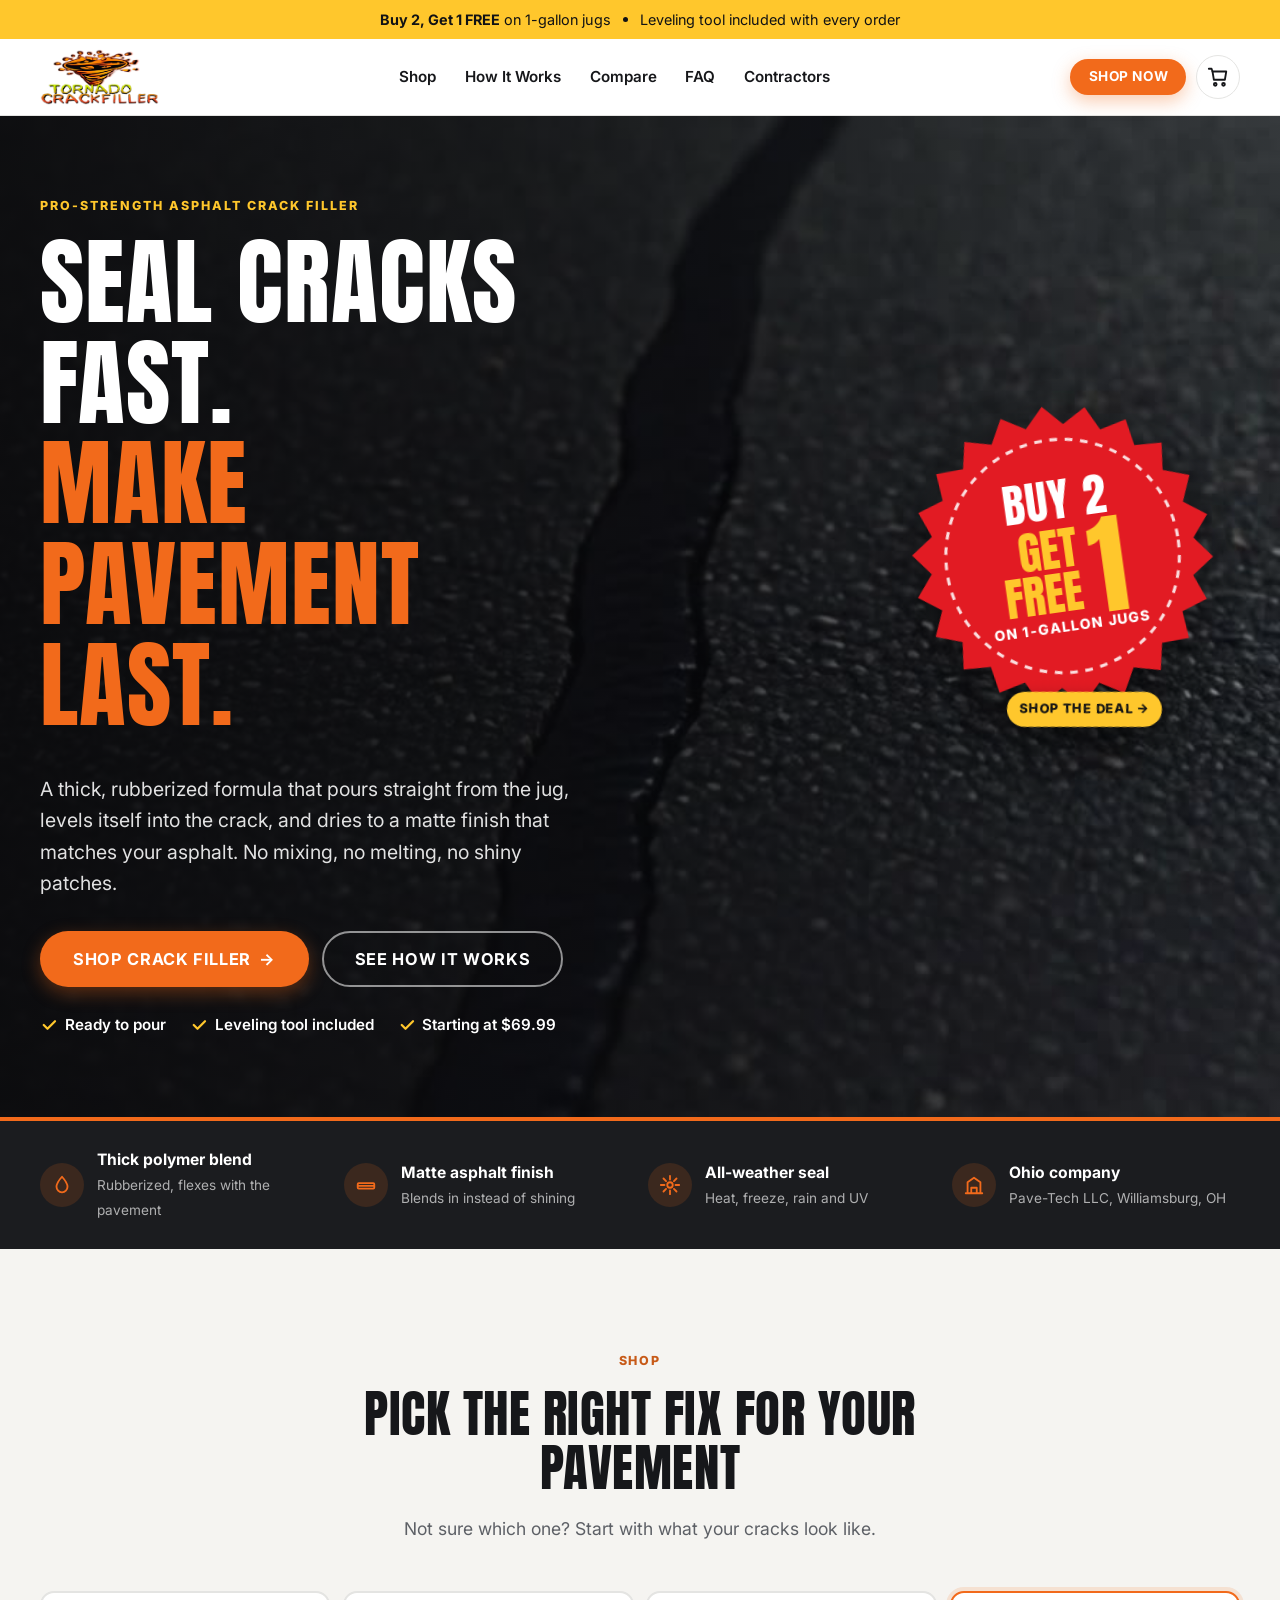
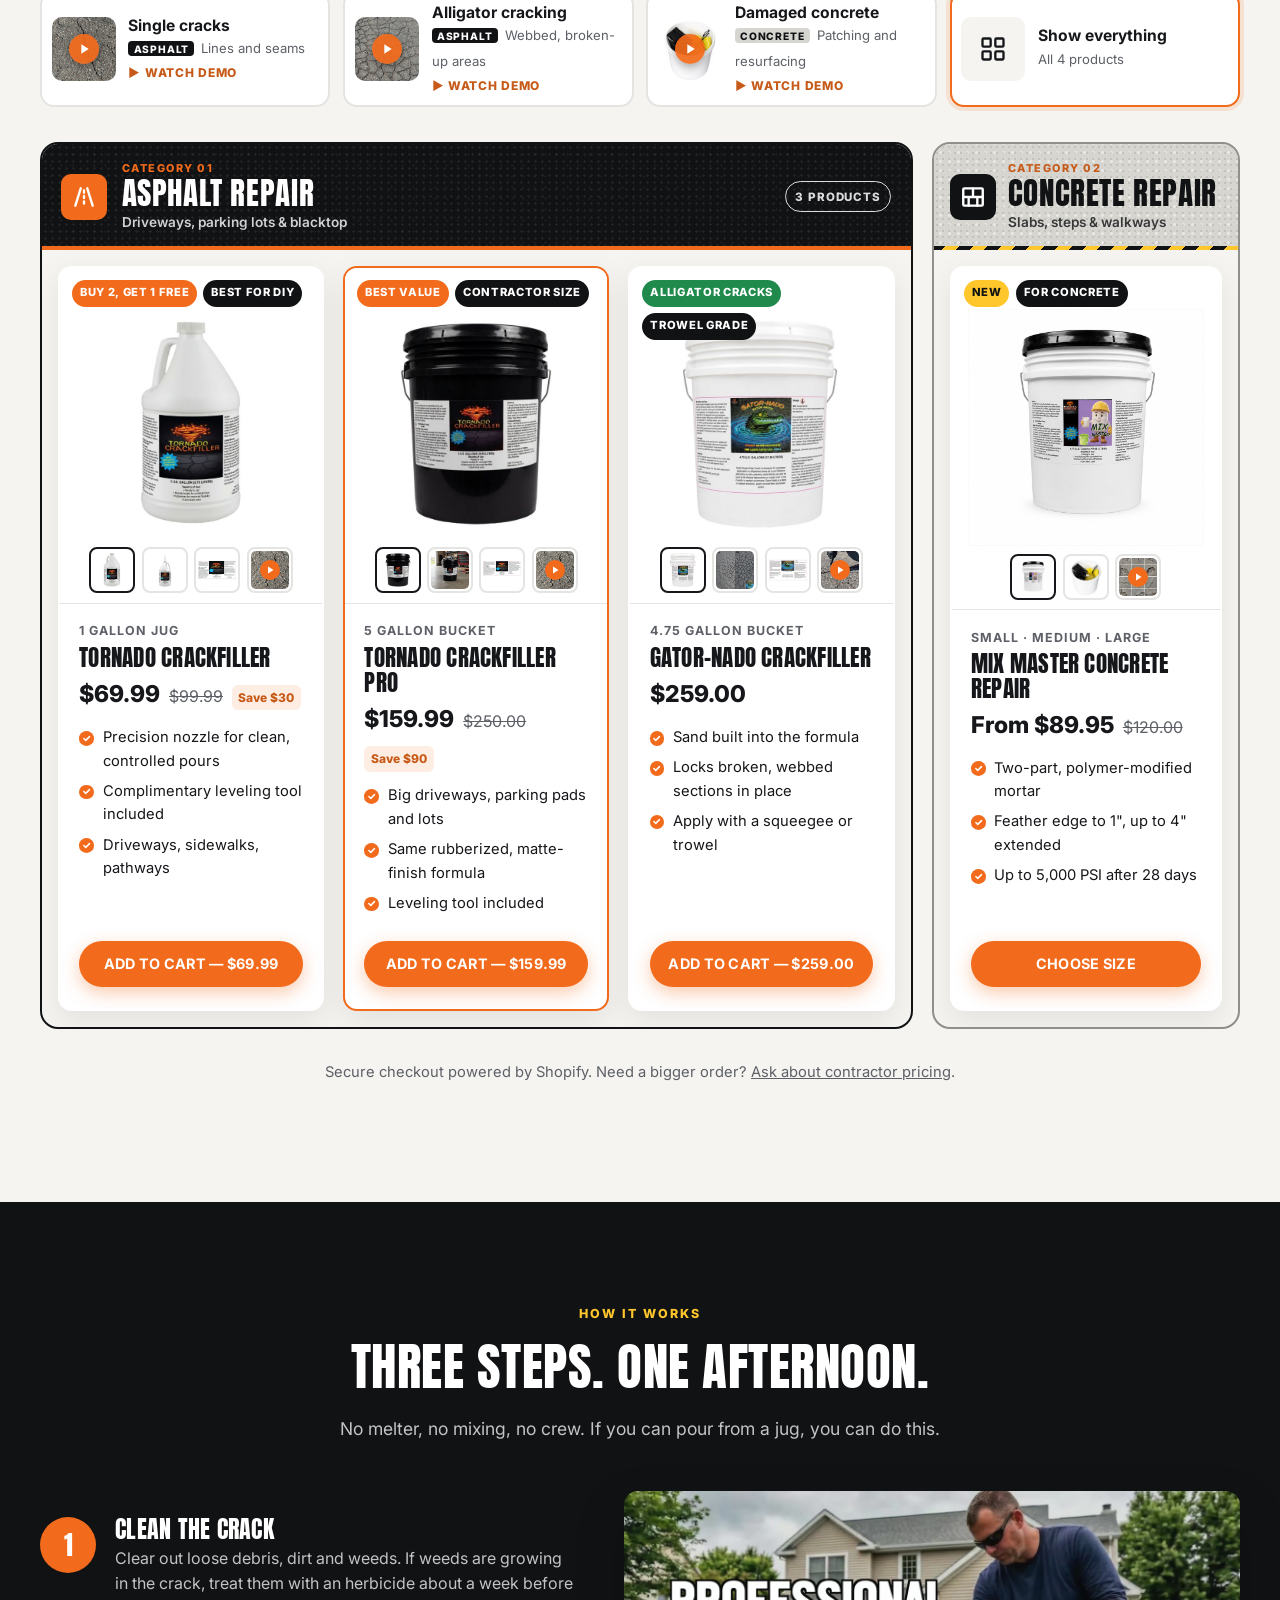
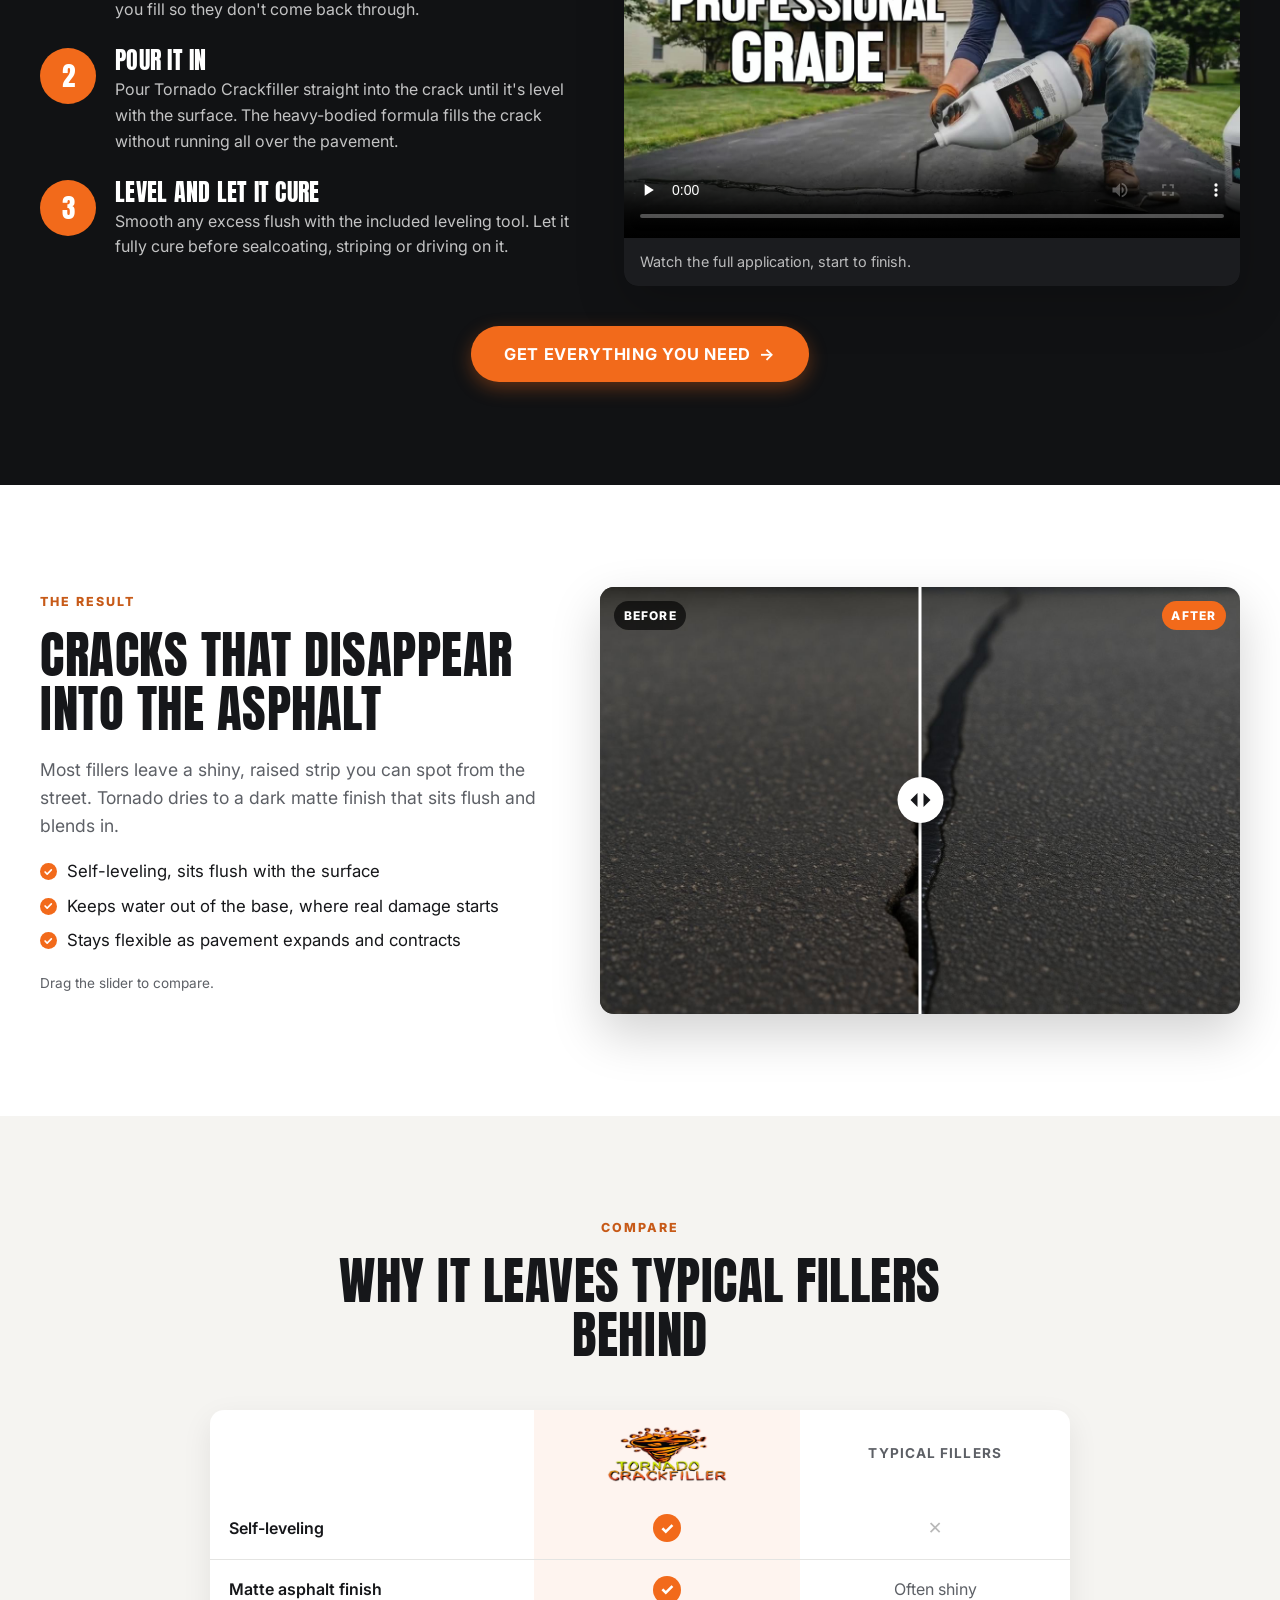
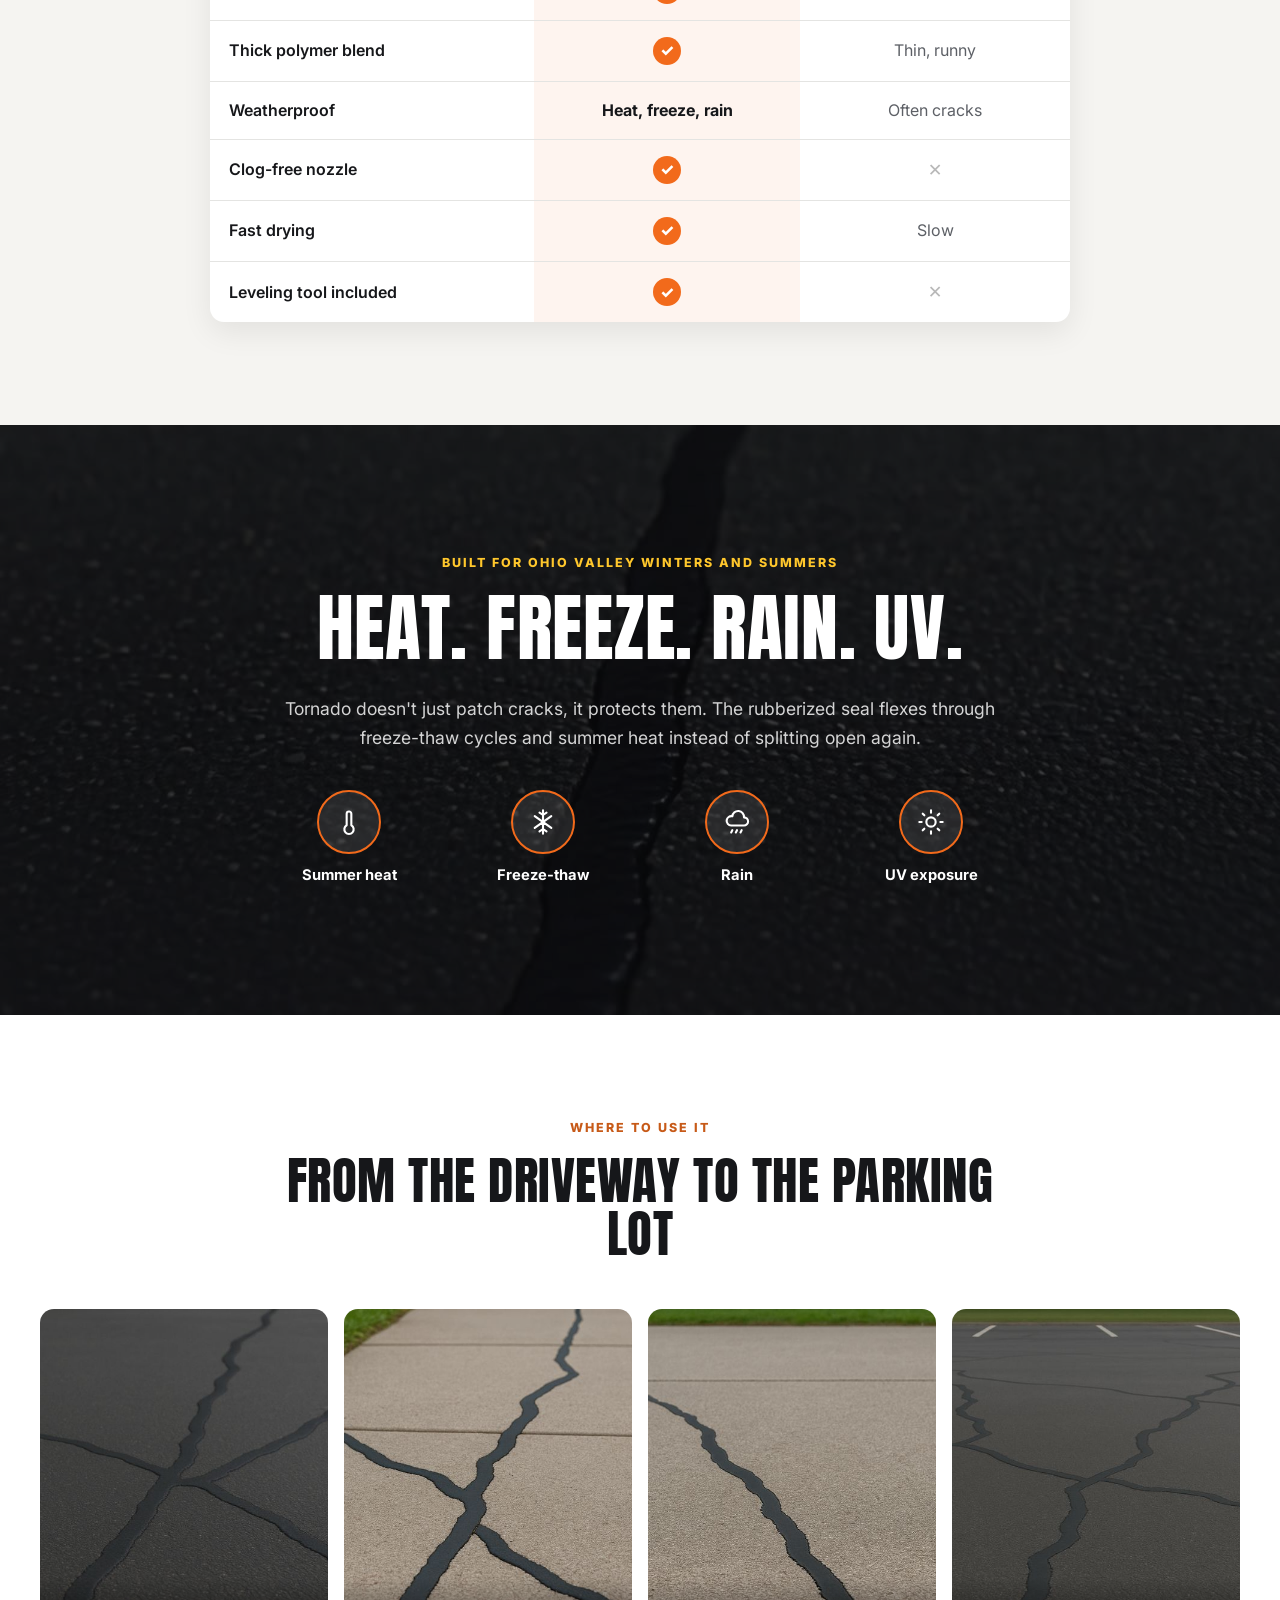
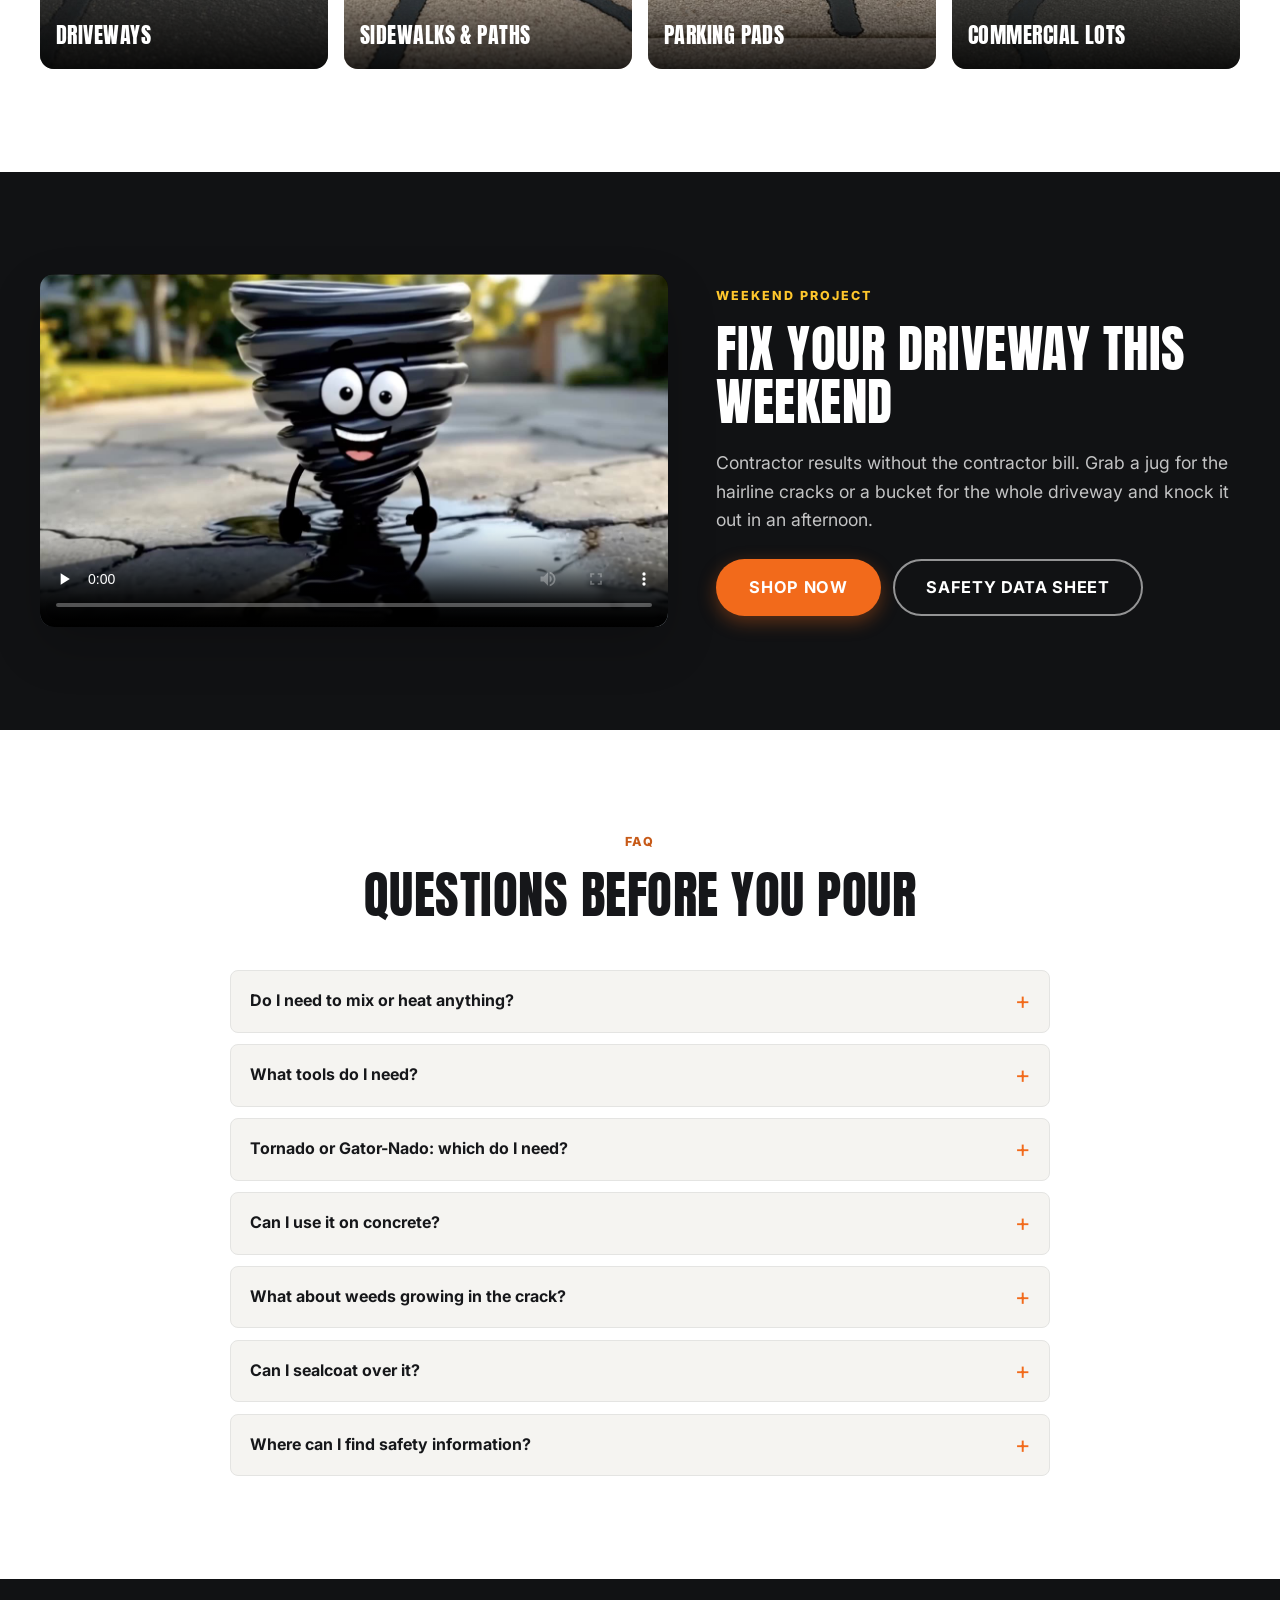
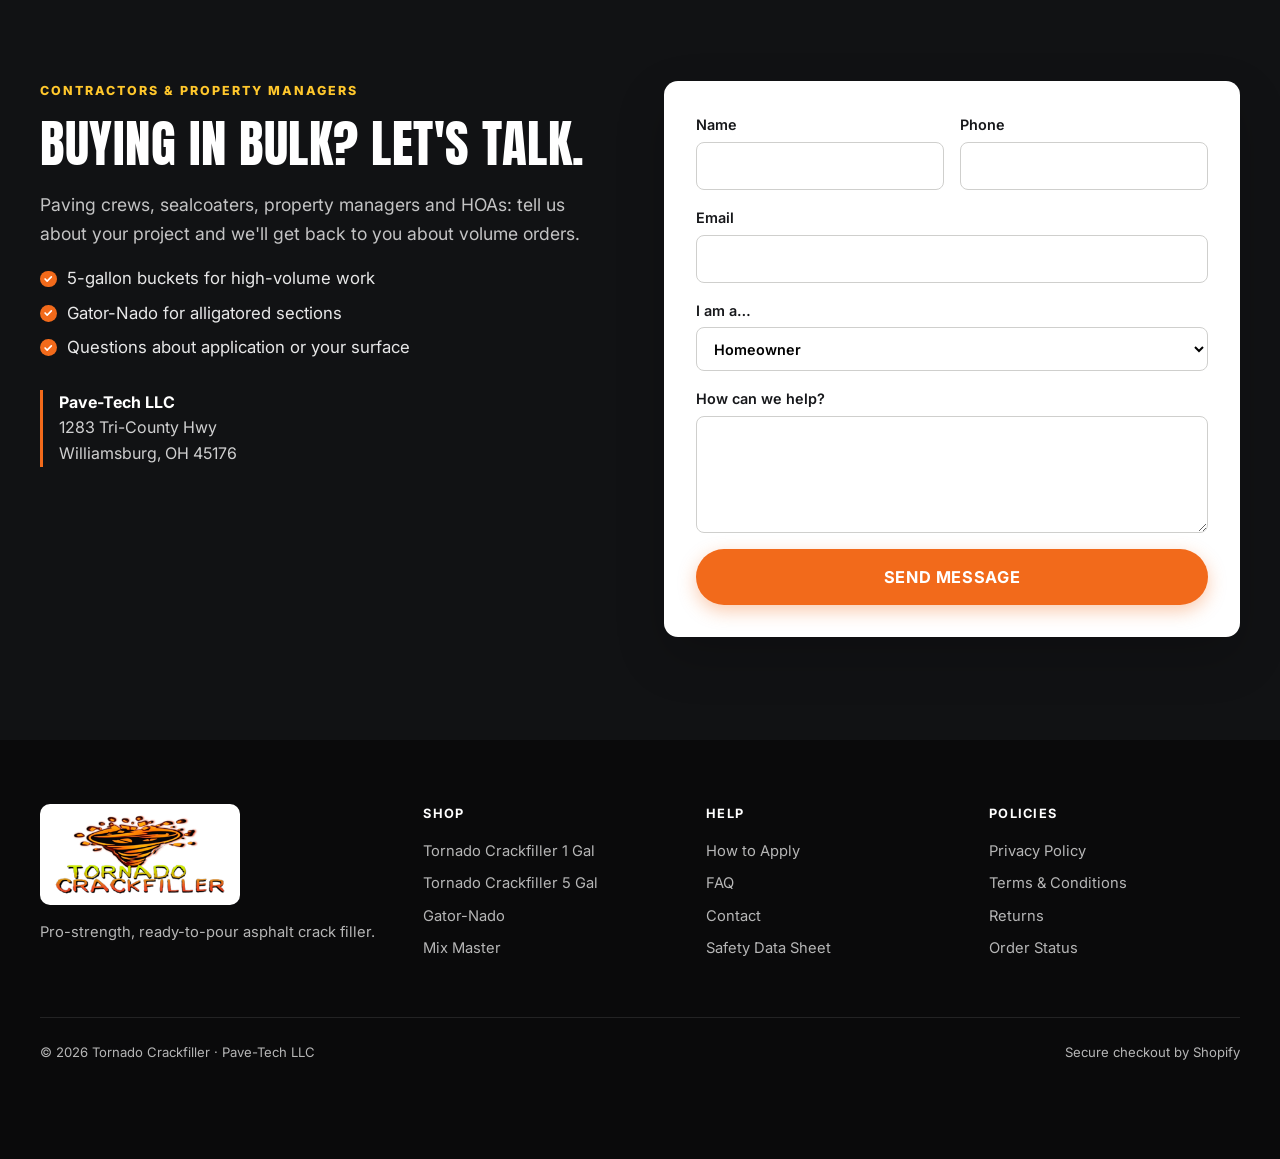
==== index.html @ 8f3fc88a "Add files via upload" ====
<!DOCTYPE html>
<html lang="en">
<head>
<meta charset="UTF-8">
<meta name="viewport" content="width=device-width, initial-scale=1">
<title>Tornado Crackfiller | Pro-Strength Asphalt Crack Filler — Ready to Pour</title>
<meta name="description" content="Tornado Crackfiller is a ready-to-use, rubberized asphalt crack sealant with a matte, asphalt-matching finish. Pour, level, done. 1-gallon jugs and 5-gallon contractor buckets.">
<link rel="canonical" href="https://tornadocrackfiller.com/">
<meta property="og:type" content="website">
<meta property="og:title" content="Tornado Crackfiller — Seal Cracks Fast. Make Pavement Last.">
<meta property="og:description" content="Pro-strength, ready-to-pour asphalt crack filler. Leveling tool included.">
<meta property="og:image" content="https://tornadocrackfiller.com/assets/hero.jpg">
<meta name="theme-color" content="#111214">
<link rel="icon" href="assets/logo.png">
<link rel="preconnect" href="https://fonts.googleapis.com">
<link rel="preconnect" href="https://fonts.gstatic.com" crossorigin>
<link href="https://fonts.googleapis.com/css2?family=Anton&family=Inter:wght@400;500;600;700;800&display=swap" rel="stylesheet">
<link rel="stylesheet" href="style.css">

<!-- Shopify Storefront Web Components: live product data, cart and checkout from the existing Shopify store -->
<script type="module" src="https://cdn.shopify.com/storefront/web-components.js"></script>

<script type="application/ld+json">
{
  "@context": "https://schema.org",
  "@type": "Organization",
  "name": "Tornado Crackfiller",
  "url": "https://tornadocrackfiller.com/",
  "logo": "https://tornadocrackfiller.com/assets/logo.png",
  "parentOrganization": { "@type": "Organization", "name": "Pave-Tech LLC" },
  "address": { "@type": "PostalAddress", "streetAddress": "1283 Tri-County Hwy", "addressLocality": "Williamsburg", "addressRegion": "OH", "postalCode": "45176", "addressCountry": "US" }
}
</script>
<script type="application/ld+json">
[
  {"@context":"https://schema.org","@type":"Product","name":"Tornado Crackfiller – Pavement Crack Sealant (1 Gallon)","image":"https://tornadocrackfiller.com/assets/product-1gal.jpg","brand":{"@type":"Brand","name":"Tornado Crackfiller"},"description":"Ready-to-use, rubberized asphalt crack sealant with a matte, asphalt-matching finish. Includes a leveling tool.","offers":{"@type":"Offer","price":"69.99","priceCurrency":"USD","availability":"https://schema.org/InStock","url":"https://tornadocrackfiller.com/#shop"}},
  {"@context":"https://schema.org","@type":"Product","name":"Tornado Crackfiller – Professional Pavement Crack Sealant (5 Gallon Bucket)","image":"https://tornadocrackfiller.com/assets/product-5gal.jpg","brand":{"@type":"Brand","name":"Tornado Crackfiller"},"offers":{"@type":"Offer","price":"159.99","priceCurrency":"USD","availability":"https://schema.org/InStock","url":"https://tornadocrackfiller.com/#shop"}},
  {"@context":"https://schema.org","@type":"Product","name":"Gator-Nado Crackfiller – Professional Pavement Crack Sealant (4.75 Gallon Bucket)","image":"https://tornadocrackfiller.com/assets/product-gatornado.jpg","brand":{"@type":"Brand","name":"Tornado Crackfiller"},"offers":{"@type":"Offer","price":"259.00","priceCurrency":"USD","availability":"https://schema.org/InStock","url":"https://tornadocrackfiller.com/#shop"}},
  {"@context":"https://schema.org","@type":"Product","name":"Mix Master – Concrete Repair Mortar","image":"https://tornadocrackfiller.com/assets/product-mixmaster.jpg","brand":{"@type":"Brand","name":"Tornado Crackfiller"},"offers":{"@type":"AggregateOffer","lowPrice":"89.95","highPrice":"199.95","priceCurrency":"USD","availability":"https://schema.org/InStock"}}
]
</script>
</head>
<body>

<!-- Store connection (live Shopify store) -->
<shopify-store id="store" store-domain="https://tornadocrackfiller.myshopify.com" country="US" language="en"></shopify-store>
<shopify-cart id="cart"></shopify-cart>

<!-- PROMO BAR -->
<div class="promo-bar">
  <span><strong>Buy 2, Get 1 FREE</strong> on 1-gallon jugs</span>
  <span class="dot" aria-hidden="true"></span>
  <span class="hide-sm">Leveling tool included with every order</span>
</div>

<!-- HEADER -->
<header class="site-header" id="top">
  <div class="container header-inner">
    <a href="#top" class="logo" aria-label="Tornado Crackfiller home">
      <img src="assets/logo-trim.png" alt="Tornado Crackfiller" width="278" height="131">
    </a>
    <nav class="main-nav" aria-label="Main">
      <a href="#shop">Shop</a>
      <a href="#how-it-works">How It Works</a>
      <a href="#compare">Compare</a>
      <a href="#faq">FAQ</a>
      <a href="#contractors">Contractors</a>
    </nav>
    <div class="header-actions">
      <a href="#shop" class="btn btn-primary btn-sm hide-sm">Shop Now</a>
      <button class="cart-btn" type="button" aria-label="Open cart" onclick="openCart()">
        <svg viewBox="0 0 24 24" width="22" height="22" fill="none" stroke="currentColor" stroke-width="2" stroke-linecap="round" stroke-linejoin="round" aria-hidden="true"><path d="M6 6h15l-1.5 9h-12z"/><path d="M6 6 5 3H2"/><circle cx="9" cy="20" r="1.5"/><circle cx="18" cy="20" r="1.5"/></svg>
      </button>
      <button class="menu-btn" type="button" aria-label="Open menu" aria-expanded="false" aria-controls="mobile-nav">
        <span></span><span></span><span></span>
      </button>
    </div>
  </div>
  <nav class="mobile-nav" id="mobile-nav" aria-label="Mobile">
    <a href="#shop">Shop</a>
    <a href="#how-it-works">How It Works</a>
    <a href="#compare">Compare</a>
    <a href="#faq">FAQ</a>
    <a href="#contractors">Contractors &amp; Contact</a>
  </nav>
</header>

<main>

<!-- HERO -->
<section class="hero">
  <video class="hero-video" autoplay muted loop playsinline preload="metadata" poster="assets/hero.jpg" aria-hidden="true">
    <source src="assets/hero.mp4" type="video/mp4">
  </video>
  <div class="hero-shade"></div>
  <div class="container hero-content">
    <p class="eyebrow">Pro-strength asphalt crack filler</p>
    <h1>Seal cracks fast.<br><span class="accent">Make pavement last.</span></h1>
    <p class="hero-sub">A thick, rubberized formula that pours straight from the jug, levels itself into the crack, and dries to a matte finish that matches your asphalt. No mixing, no melting, no shiny patches.</p>
    <div class="hero-ctas">
      <a href="#shop" class="btn btn-primary btn-lg">Shop Crack Filler <span aria-hidden="true">→</span></a>
      <a href="#how-it-works" class="btn btn-ghost btn-lg">See How It Works</a>
    </div>
    <ul class="hero-proof">
      <li><svg viewBox="0 0 24 24" aria-hidden="true"><path d="M5 12l5 5L20 7"/></svg>Ready to pour</li>
      <li><svg viewBox="0 0 24 24" aria-hidden="true"><path d="M5 12l5 5L20 7"/></svg>Leveling tool included</li>
      <li><svg viewBox="0 0 24 24" aria-hidden="true"><path d="M5 12l5 5L20 7"/></svg>Starting at $69.99</li>
    </ul>
    <a href="#shop" class="hero-deal" aria-label="Buy 2, get 1 free on 1-gallon jugs. Shop the deal.">
      <svg class="deal-burst" viewBox="0 0 200 200" aria-hidden="true"><polygon points="100.0,2.0 112.2,14.9 127.6,6.0 135.7,21.8 153.0,17.6 156.3,35.0 174.1,35.8 172.3,53.5 189.1,59.3 182.5,75.8 197.0,86.1 186.0,100.0 197.0,113.9 182.5,124.2 189.1,140.7 172.3,146.5 174.1,164.2 156.3,165.0 153.0,182.4 135.7,178.2 127.6,194.0 112.2,185.1 100.0,198.0 87.8,185.1 72.4,194.0 64.3,178.2 47.0,182.4 43.7,165.0 25.9,164.2 27.7,146.5 10.9,140.7 17.5,124.2 3.0,113.9 14.0,100.0 3.0,86.1 17.5,75.8 10.9,59.3 27.7,53.5 25.9,35.8 43.7,35.0 47.0,17.6 64.3,21.8 72.4,6.0 87.8,14.9"/><circle cx="100" cy="100" r="76"/></svg>
      <span class="deal-text" aria-hidden="true">
        <span class="deal-buy">Buy 2</span>
        <span class="deal-get"><span class="deal-stack"><span>Get</span><span>Free</span></span><span class="deal-one">1</span></span>
        <span class="deal-on">on 1-gallon jugs</span>
      </span>
      <span class="deal-cta" aria-hidden="true">Shop the deal →</span>
    </a>
  </div>
</section>

<!-- TRUST STRIP -->
<section class="trust-strip" aria-label="Product highlights">
  <div class="container trust-grid">
    <div class="trust-item"><span class="trust-icon">
      <svg viewBox="0 0 24 24" aria-hidden="true"><path d="M12 3s6 6.5 6 11a6 6 0 0 1-12 0c0-4.5 6-11 6-11z"/></svg></span>
      <div><strong>Thick polymer blend</strong><span>Rubberized, flexes with the pavement</span></div></div>
    <div class="trust-item"><span class="trust-icon">
      <svg viewBox="0 0 24 24" aria-hidden="true"><rect x="3" y="10" width="18" height="6" rx="1"/><path d="M3 13h18"/></svg></span>
      <div><strong>Matte asphalt finish</strong><span>Blends in instead of shining</span></div></div>
    <div class="trust-item"><span class="trust-icon">
      <svg viewBox="0 0 24 24" aria-hidden="true"><path d="M12 2v4M12 18v4M4.9 4.9l2.8 2.8M16.3 16.3l2.8 2.8M2 12h4M18 12h4M4.9 19.1l2.8-2.8M16.3 7.7l2.8-2.8"/><circle cx="12" cy="12" r="3"/></svg></span>
      <div><strong>All-weather seal</strong><span>Heat, freeze, rain and UV</span></div></div>
    <div class="trust-item"><span class="trust-icon">
      <svg viewBox="0 0 24 24" aria-hidden="true"><path d="M3 21h18M5 21V9l7-5 7 5v12M9 21v-6h6v6"/></svg></span>
      <div><strong>Ohio company</strong><span>Pave-Tech LLC, Williamsburg, OH</span></div></div>
  </div>
</section>

<!-- SHOP -->
<section class="section shop" id="shop">
  <div class="container">
    <div class="section-head">
      <p class="eyebrow dark">Shop</p>
      <h2>Pick the right fix for your pavement</h2>
      <p class="lead">Not sure which one? Start with what your cracks look like.</p>
    </div>

    <!-- Which product finder -->
    <div class="finder" role="tablist" aria-label="What are you fixing?">
      <button class="finder-tab" role="tab" aria-selected="false" data-filter="cracks">
        <span class="tab-media"><img src="assets/crack-single.jpg" alt="A single long crack running through asphalt" loading="lazy"><span class="play-badge" aria-hidden="true"><svg viewBox="0 0 24 24"><path d="M8 5v14l11-7z"/></svg></span></span>
        <span><strong>Single cracks</strong><small><b class="tag-asphalt">Asphalt</b> Lines and seams</small><em class="watch">▶ Watch demo</em></span>
      </button>
      <button class="finder-tab" role="tab" aria-selected="false" data-filter="gator">
        <span class="tab-media"><img src="assets/crack-alligator.jpg" alt="Alligator cracking: a web of connected cracks in asphalt" loading="lazy"><span class="play-badge" aria-hidden="true"><svg viewBox="0 0 24 24"><path d="M8 5v14l11-7z"/></svg></span></span>
        <span><strong>Alligator cracking</strong><small><b class="tag-asphalt">Asphalt</b> Webbed, broken-up areas</small><em class="watch">▶ Watch demo</em></span>
      </button>
      <button class="finder-tab" role="tab" aria-selected="false" data-filter="concrete">
        <span class="tab-media"><img src="assets/mixmaster-contents.jpg" alt="Mix Master two-part concrete repair kit" loading="lazy"><span class="play-badge" aria-hidden="true"><svg viewBox="0 0 24 24"><path d="M8 5v14l11-7z"/></svg></span></span>
        <span><strong>Damaged concrete</strong><small><b class="tag-concrete">Concrete</b> Patching and resurfacing</small><em class="watch">▶ Watch demo</em></span>
      </button>
      <button class="finder-tab active" role="tab" aria-selected="true" data-filter="all">
        <span class="all-icon" aria-hidden="true">
          <svg viewBox="0 0 24 24"><rect x="3" y="3" width="7" height="7" rx="1"/><rect x="14" y="3" width="7" height="7" rx="1"/><rect x="3" y="14" width="7" height="7" rx="1"/><rect x="14" y="14" width="7" height="7" rx="1"/></svg>
        </span>
        <span><strong>Show everything</strong><small>All 4 products</small></span>
      </button>
    </div>


    <!-- Product demo panel: opens when a finder tab is clicked -->
    <div class="demo-panel" id="demo-panel" hidden>
      <div class="demo-video">
        <video id="demo-video" controls playsinline muted preload="metadata" poster="assets/video-tornado-poster.jpg"></video>
      </div>
      <div class="demo-info">
        <p class="eyebrow dark" id="demo-eyebrow"></p>
        <h3 id="demo-title"></h3>
        <p id="demo-text"></p>
        <ul class="ticks" id="demo-points"></ul>
        <div class="demo-actions">
          <a href="#product-grid" class="btn btn-primary" id="demo-shop">Shop This Product</a>
          <button type="button" class="btn btn-outline" id="demo-close">Close video</button>
        </div>
        <p class="demo-note">Video starts muted. Tap the speaker icon for sound.</p>
      </div>
    </div>

    <div class="cat-shop" id="product-grid">

     <section class="cat-group cat-asphalt" aria-labelledby="cat-asphalt-title">
      <header class="cat-head">
        <span class="cat-icon" aria-hidden="true"><svg viewBox="0 0 24 24"><path d="M4 20 9 4M20 20 15 4M12 6v2M12 11v2M12 16v2"/></svg></span>
        <div class="cat-text">
          <p class="cat-kicker">Category 01</p>
          <h3 class="cat-title" id="cat-asphalt-title">Asphalt Repair</h3>
          <p class="cat-sub">Driveways, parking lots &amp; blacktop</p>
        </div>
        <span class="cat-count">3 products</span>
      </header>
      <div class="product-grid">

      <!-- 1 GALLON -->
      <article class="product-card" data-cat="cracks">
        <div class="badge-row"><span class="badge badge-hot">Buy 2, Get 1 Free</span><span class="badge">Best for DIY</span></div>
        <div class="product-media" data-gallery>
          <img src="assets/product-1gal.jpg" alt="Tornado Crackfiller 1-gallon jug" class="main-img" loading="lazy">
          <div class="thumbs">
            <button class="active" data-src="assets/product-1gal.jpg" aria-label="Show jug"><img src="assets/product-1gal.jpg" alt=""></button>
            <button data-src="assets/product-1gal-nozzle.jpg" aria-label="Show precision nozzle"><img src="assets/product-1gal-nozzle.jpg" alt=""></button>
            <button data-src="assets/product-1gal-label.jpg" aria-label="Show label"><img src="assets/product-1gal-label.jpg" alt=""></button>
            <button class="video-thumb" data-video="assets/video-tornado.mp4" data-poster="assets/video-tornado-poster.jpg" aria-label="Play Tornado Crackfiller video"><img src="assets/video-tornado-poster.jpg" alt="" onerror="this.onerror=null;this.src='https://cdn.shopify.com/s/files/1/0969/1748/7902/files/preview_images/015c2a9b730d40c2ae55c21b761686cc.thumbnail.0000000000_600x.jpg'"><span class="mini-play" aria-hidden="true"><svg viewBox="0 0 24 24"><path d="M8 5v14l11-7z"/></svg></span></button>
          </div>
        </div>
        <div class="product-body">
          <p class="size">1 Gallon Jug</p>
          <h3>Tornado Crackfiller</h3>
          <div class="price"><span class="now">$69.99</span><s>$99.99</s><span class="save">Save $30</span></div>
          <ul class="ticks">
            <li>Precision nozzle for clean, controlled pours</li>
            <li>Complimentary leveling tool included</li>
            <li>Driveways, sidewalks, pathways</li>
          </ul>
          <div class="buy">
            <shopify-context type="product" handle="tornado-crack-filler-acrylic-pavement-crack-sealant-1-gallon">
              <template>
                <button class="btn btn-primary btn-block" onclick="addToCart(event)">Add to Cart · <shopify-money query="product.selectedOrFirstAvailableVariant.price"></shopify-money></button>
              </template>
            </shopify-context>
            <a class="btn btn-primary btn-block fallback-buy" data-handle="tornado-crack-filler-acrylic-pavement-crack-sealant-1-gallon" href="#">Add to Cart — $69.99</a>
          </div>
        </div>
      </article>

      <!-- 5 GALLON -->
      <article class="product-card featured" data-cat="cracks">
        <div class="badge-row"><span class="badge badge-hot">Best Value</span><span class="badge">Contractor size</span></div>
        <div class="product-media" data-gallery>
          <img src="assets/product-5gal.jpg" alt="Tornado Crackfiller 5-gallon bucket" class="main-img" loading="lazy">
          <div class="thumbs">
            <button class="active" data-src="assets/product-5gal.jpg" aria-label="Show bucket"><img src="assets/product-5gal.jpg" alt=""></button>
            <button data-src="assets/product-5gal-garage.jpg" aria-label="Show bucket in garage"><img src="assets/product-5gal-garage.jpg" alt=""></button>
            <button data-src="assets/product-5gal-label.jpg" aria-label="Show label"><img src="assets/product-5gal-label.jpg" alt=""></button>
            <button class="video-thumb" data-video="assets/video-tornado.mp4" data-poster="assets/video-tornado-poster.jpg" aria-label="Play Tornado Crackfiller video"><img src="assets/video-tornado-poster.jpg" alt="" onerror="this.onerror=null;this.src='https://cdn.shopify.com/s/files/1/0969/1748/7902/files/preview_images/015c2a9b730d40c2ae55c21b761686cc.thumbnail.0000000000_600x.jpg'"><span class="mini-play" aria-hidden="true"><svg viewBox="0 0 24 24"><path d="M8 5v14l11-7z"/></svg></span></button>
          </div>
        </div>
        <div class="product-body">
          <p class="size">5 Gallon Bucket</p>
          <h3>Tornado Crackfiller Pro</h3>
          <div class="price"><span class="now">$159.99</span><s>$250.00</s><span class="save">Save $90</span></div>
          <ul class="ticks">
            <li>Big driveways, parking pads and lots</li>
            <li>Same rubberized, matte-finish formula</li>
            <li>Leveling tool included</li>
          </ul>
          <div class="buy">
            <shopify-context type="product" handle="tornado-crack-filler-professional-acrylic-pavement-crack-sealant-5-gallon-bucket">
              <template>
                <button class="btn btn-primary btn-block" onclick="addToCart(event)">Add to Cart · <shopify-money query="product.selectedOrFirstAvailableVariant.price"></shopify-money></button>
              </template>
            </shopify-context>
            <a class="btn btn-primary btn-block fallback-buy" data-handle="tornado-crack-filler-professional-acrylic-pavement-crack-sealant-5-gallon-bucket" href="#">Add to Cart — $159.99</a>
          </div>
        </div>
      </article>

      <!-- GATOR-NADO -->
      <article class="product-card" data-cat="gator">
        <div class="badge-row"><span class="badge badge-gator">Alligator cracks</span><span class="badge">Trowel grade</span></div>
        <div class="product-media" data-gallery>
          <img src="assets/product-gatornado.jpg" alt="Gator-Nado Crackfiller 4.75-gallon bucket" class="main-img" loading="lazy">
          <div class="thumbs">
            <button class="active" data-src="assets/product-gatornado.jpg" aria-label="Show bucket"><img src="assets/product-gatornado.jpg" alt=""></button>
            <button data-src="assets/gatornado-before-after.jpg" aria-label="Show before and after"><img src="assets/gatornado-before-after.jpg" alt=""></button>
            <button data-src="assets/product-gatornado-label.jpg" aria-label="Show label"><img src="assets/product-gatornado-label.jpg" alt=""></button>
            <button class="video-thumb" data-video="assets/video-gator.mp4" data-poster="assets/video-gator-poster.jpg" aria-label="Play Gator-Nado video"><img src="assets/video-gator-poster.jpg" alt="" onerror="this.onerror=null;this.src='https://cdn.shopify.com/s/files/1/0969/1748/7902/files/preview_images/f074229df8a34b56b4361a95027b4755.thumbnail.0000000000_600x.jpg'"><span class="mini-play" aria-hidden="true"><svg viewBox="0 0 24 24"><path d="M8 5v14l11-7z"/></svg></span></button>
          </div>
        </div>
        <div class="product-body">
          <p class="size">4.75 Gallon Bucket</p>
          <h3>Gator-Nado Crackfiller</h3>
          <div class="price"><span class="now">$259.00</span></div>
          <ul class="ticks">
            <li>Sand built into the formula</li>
            <li>Locks broken, webbed sections in place</li>
            <li>Apply with a squeegee or trowel</li>
          </ul>
          <div class="buy">
            <shopify-context type="product" handle="gator-nado-crack-filler-5-gallon-bucket">
              <template>
                <button class="btn btn-primary btn-block" onclick="addToCart(event)">Add to Cart · <shopify-money query="product.selectedOrFirstAvailableVariant.price"></shopify-money></button>
              </template>
            </shopify-context>
            <a class="btn btn-primary btn-block fallback-buy" data-handle="gator-nado-crack-filler-5-gallon-bucket" href="#">Add to Cart — $259.00</a>
          </div>
        </div>
      </article>
      </div>
     </section>

     <section class="cat-group cat-concrete" aria-labelledby="cat-concrete-title">
      <header class="cat-head">
        <span class="cat-icon" aria-hidden="true"><svg viewBox="0 0 24 24"><rect x="3" y="4" width="18" height="16" rx="1"/><path d="M3 12h18M12 4v8M8 12v8M16 12v8"/></svg></span>
        <div class="cat-text">
          <p class="cat-kicker">Category 02</p>
          <h3 class="cat-title" id="cat-concrete-title">Concrete Repair</h3>
          <p class="cat-sub">Slabs, steps &amp; walkways</p>
        </div>
        <span class="cat-count">1 product</span>
      </header>
      <div class="product-grid">

      <!-- MIX MASTER -->
      <article class="product-card" data-cat="concrete">
        <div class="badge-row"><span class="badge badge-new">New</span><span class="badge">For concrete</span></div>
        <div class="product-media" data-gallery>
          <img src="assets/product-mixmaster.jpg" alt="Mix Master concrete repair mortar bucket" class="main-img" loading="lazy">
          <div class="thumbs">
            <button class="active" data-src="assets/product-mixmaster.jpg" aria-label="Show bucket"><img src="assets/product-mixmaster.jpg" alt=""></button>
            <button data-src="assets/mixmaster-contents.jpg" aria-label="Show kit contents"><img src="assets/mixmaster-contents.jpg" alt=""></button>
            <button class="video-thumb" data-video="assets/video-mix.mp4" data-poster="assets/video-mix-poster.jpg" aria-label="Play Mix Master video"><img src="assets/video-mix-poster.jpg" alt="" onerror="this.onerror=null;this.src='https://cdn.shopify.com/s/files/1/0969/1748/7902/files/preview_images/83ae9a4d4f794f48a378e43c00b5ab76.thumbnail.0000000000_600x.jpg'"><span class="mini-play" aria-hidden="true"><svg viewBox="0 0 24 24"><path d="M8 5v14l11-7z"/></svg></span></button>
          </div>
        </div>
        <div class="product-body">
          <p class="size">Small · Medium · Large</p>
          <h3>Mix Master Concrete Repair</h3>
          <div class="price"><span class="now">From $89.95</span><s>$120.00</s></div>
          <ul class="ticks">
            <li>Two-part, polymer-modified mortar</li>
            <li>Feather edge to 1", up to 4" extended</li>
            <li>Up to 5,000 PSI after 28 days</li>
          </ul>
          <div class="buy">
            <shopify-context type="product" handle="mix-master-concrete-repair-mortar">
              <template>
                <shopify-variant-selector></shopify-variant-selector>
                <button class="btn btn-primary btn-block" onclick="addToCart(event)">Add to Cart · <shopify-money query="product.selectedOrFirstAvailableVariant.price"></shopify-money></button>
              </template>
            </shopify-context>
            <a class="btn btn-primary btn-block fallback-buy" data-handle="mix-master-concrete-repair-mortar" href="#">Choose Size</a>
          </div>
        </div>
      </article>
      </div>
     </section>

    </div>

    <p class="shop-note">Secure checkout powered by Shopify. Need a bigger order? <a href="#contractors">Ask about contractor pricing</a>.</p>
  </div>
</section>

<!-- HOW IT WORKS -->
<section class="section how dark-section" id="how-it-works">
  <div class="container">
    <div class="section-head">
      <p class="eyebrow">How it works</p>
      <h2>Three steps. One afternoon.</h2>
      <p class="lead">No melter, no mixing, no crew. If you can pour from a jug, you can do this.</p>
    </div>
    <div class="how-grid">
      <ol class="steps">
        <li class="step">
          <span class="step-num">1</span>
          <div>
            <h3>Clean the crack</h3>
            <p>Clear out loose debris, dirt and weeds. If weeds are growing in the crack, treat them with an herbicide about a week before you fill so they don't come back through.</p>
          </div>
        </li>
        <li class="step">
          <span class="step-num">2</span>
          <div>
            <h3>Pour it in</h3>
            <p>Pour Tornado Crackfiller straight into the crack until it's level with the surface. The heavy-bodied formula fills the crack without running all over the pavement.</p>
          </div>
        </li>
        <li class="step">
          <span class="step-num">3</span>
          <div>
            <h3>Level and let it cure</h3>
            <p>Smooth any excess flush with the included leveling tool. Let it fully cure before sealcoating, striping or driving on it.</p>
          </div>
        </li>
      </ol>
      <div class="video-card">
        <video controls playsinline preload="none" poster="assets/how-to-poster.jpg">
          <source src="assets/how-to.mp4" type="video/mp4">
        </video>
        <p class="video-caption">Watch the full application, start to finish.</p>
      </div>
    </div>
    <div class="center"><a href="#shop" class="btn btn-primary btn-lg">Get Everything You Need <span aria-hidden="true">→</span></a></div>
  </div>
</section>

<!-- BEFORE / AFTER -->
<section class="section results" id="results">
  <div class="container results-grid">
    <div>
      <p class="eyebrow dark">The result</p>
      <h2>Cracks that disappear into the asphalt</h2>
      <p class="lead">Most fillers leave a shiny, raised strip you can spot from the street. Tornado dries to a dark matte finish that sits flush and blends in.</p>
      <ul class="ticks big">
        <li>Self-leveling, sits flush with the surface</li>
        <li>Keeps water out of the base, where real damage starts</li>
        <li>Stays flexible as pavement expands and contracts</li>
      </ul>
      <p class="hint">Drag the slider to compare.</p>
    </div>
    <div class="ba-slider" style="--pos:50%">
      <img src="assets/after-01.jpg" alt="Crack filled with Tornado Crackfiller, flush and matte" class="ba-after">
      <img src="assets/before-01.jpg" alt="Open crack in asphalt before filling" class="ba-before">
      <span class="ba-label ba-label-before">Before</span>
      <span class="ba-label ba-label-after">After</span>
      <div class="ba-handle" aria-hidden="true"><span></span></div>
      <input type="range" min="0" max="100" value="50" aria-label="Before and after comparison slider">
    </div>
  </div>
</section>

<!-- COMPARE -->
<section class="section compare" id="compare">
  <div class="container">
    <div class="section-head">
      <p class="eyebrow dark">Compare</p>
      <h2>Why it leaves typical fillers behind</h2>
    </div>
    <div class="table-wrap">
      <table class="compare-table">
        <thead>
          <tr><th scope="col"><span class="sr-only">Feature</span></th><th scope="col" class="us"><img src="assets/logo-trim.png" alt="Tornado Crackfiller" width="120"></th><th scope="col">Typical fillers</th></tr>
        </thead>
        <tbody>
          <tr><th scope="row">Self-leveling</th><td class="us"><span class="yes">✓</span></td><td><span class="no">✕</span></td></tr>
          <tr><th scope="row">Matte asphalt finish</th><td class="us"><span class="yes">✓</span></td><td>Often shiny</td></tr>
          <tr><th scope="row">Thick polymer blend</th><td class="us"><span class="yes">✓</span></td><td>Thin, runny</td></tr>
          <tr><th scope="row">Weatherproof</th><td class="us">Heat, freeze, rain</td><td>Often cracks</td></tr>
          <tr><th scope="row">Clog-free nozzle</th><td class="us"><span class="yes">✓</span></td><td><span class="no">✕</span></td></tr>
          <tr><th scope="row">Fast drying</th><td class="us"><span class="yes">✓</span></td><td>Slow</td></tr>
          <tr><th scope="row">Leveling tool included</th><td class="us"><span class="yes">✓</span></td><td><span class="no">✕</span></td></tr>
        </tbody>
      </table>
    </div>
  </div>
</section>

<!-- WEATHER -->
<section class="weather" style="background-image:url('assets/hero.jpg')">
  <div class="weather-shade"></div>
  <div class="container weather-inner">
    <p class="eyebrow">Built for Ohio Valley winters and summers</p>
    <h2>Heat. Freeze. Rain. UV.</h2>
    <p class="lead">Tornado doesn't just patch cracks, it protects them. The rubberized seal flexes through freeze-thaw cycles and summer heat instead of splitting open again.</p>
    <div class="weather-icons">
      <div><svg viewBox="0 0 24 24" aria-hidden="true"><path d="M14 14.8V5a2 2 0 1 0-4 0v9.8a4 4 0 1 0 4 0z"/></svg><span>Summer heat</span></div>
      <div><svg viewBox="0 0 24 24" aria-hidden="true"><path d="M12 2v20M4.9 7l14.2 10M4.9 17 19.1 7M9 4l3 2 3-2M9 20l3-2 3 2"/></svg><span>Freeze-thaw</span></div>
      <div><svg viewBox="0 0 24 24" aria-hidden="true"><path d="M7 15a4 4 0 1 1 1-7.9A5 5 0 0 1 18 8a3.5 3.5 0 0 1 0 7z"/><path d="M8 19l-1 2M12 19l-1 2M16 19l-1 2"/></svg><span>Rain</span></div>
      <div><svg viewBox="0 0 24 24" aria-hidden="true"><circle cx="12" cy="12" r="4"/><path d="M12 2v2M12 20v2M2 12h2M20 12h2M4.9 4.9l1.4 1.4M17.7 17.7l1.4 1.4M4.9 19.1l1.4-1.4M17.7 6.3l1.4-1.4"/></svg><span>UV exposure</span></div>
    </div>
  </div>
</section>

<!-- USE CASES -->
<section class="section uses">
  <div class="container">
    <div class="section-head">
      <p class="eyebrow dark">Where to use it</p>
      <h2>From the driveway to the parking lot</h2>
    </div>
    <div class="use-grid">
      <figure><img src="assets/use-driveway.jpg" alt="Driveway cracks filled with Tornado Crackfiller" ><figcaption>Driveways</figcaption></figure>
      <figure><img src="assets/use-sidewalk.jpg" alt="Sidewalk cracks filled" ><figcaption>Sidewalks &amp; paths</figcaption></figure>
      <figure><img src="assets/use-parking-pad.jpg" alt="Parking pad cracks filled" ><figcaption>Parking pads</figcaption></figure>
      <figure><img src="assets/use-commercial-lot.jpg" alt="Commercial parking lot cracks filled" ><figcaption>Commercial lots</figcaption></figure>
    </div>
  </div>
</section>

<!-- PROMO VIDEO -->
<section class="section promo dark-section">
  <div class="container promo-grid">
    <div class="video-card">
      <video controls playsinline preload="none" poster="assets/promo-poster.jpg">
        <source src="assets/promo.mp4" type="video/mp4">
      </video>
    </div>
    <div>
      <p class="eyebrow">Weekend project</p>
      <h2>Fix your driveway this weekend</h2>
      <p class="lead">Contractor results without the contractor bill. Grab a jug for the hairline cracks or a bucket for the whole driveway and knock it out in an afternoon.</p>
      <div class="promo-ctas">
        <a href="#shop" class="btn btn-primary btn-lg">Shop Now</a>
        <a href="sds.html" class="btn btn-ghost btn-lg">Safety Data Sheet</a>
      </div>
    </div>
  </div>
</section>

<!-- FAQ -->
<section class="section faq" id="faq">
  <div class="container narrow">
    <div class="section-head">
      <p class="eyebrow dark">FAQ</p>
      <h2>Questions before you pour</h2>
    </div>
    <div class="faq-list">
      <details>
        <summary>Do I need to mix or heat anything?</summary>
        <p>No. Tornado Crackfiller comes ready to use. Pour it straight from the jug or bucket, no melter, mixing or dilution needed.</p>
      </details>
      <details>
        <summary>What tools do I need?</summary>
        <p>Something to clean the crack (a broom, wire brush or blower) and the leveling tool that comes with your order. A squeegee works too for spreading excess.</p>
      </details>
      <details>
        <summary>Tornado or Gator-Nado: which do I need?</summary>
        <p>Use Tornado for individual cracks and seams. Use Gator-Nado for "alligator" cracking, where the asphalt has broken into a web of connected cracks. Gator-Nado has sand built in and is spread with a squeegee or trowel to lock those sections together.</p>
      </details>
      <details>
        <summary>Can I use it on concrete?</summary>
        <p>Tornado and Gator-Nado are made for asphalt pavement. For damaged concrete and masonry, use Mix Master Concrete Repair Mortar, which patches, rebuilds and resurfaces concrete from a feather edge up to 1 inch (up to 4 inches when extended).</p>
      </details>
      <details>
        <summary>What about weeds growing in the crack?</summary>
        <p>Pull what you can and treat the area with an herbicide about a week before applying, so nothing grows back through the repair.</p>
      </details>
      <details>
        <summary>Can I sealcoat over it?</summary>
        <p>Yes. Let the crack filler fully cure first, then sealcoat, stripe or open the area to traffic.</p>
      </details>
      <details>
        <summary>Where can I find safety information?</summary>
        <p>The full <a href="sds.html">Safety Data Sheet</a> is available anytime, with a downloadable PDF.</p>
      </details>
    </div>
  </div>
</section>

<!-- CONTRACTORS / CONTACT -->
<section class="section contractors dark-section" id="contractors">
  <div class="container contractors-grid">
    <div>
      <p class="eyebrow">Contractors &amp; property managers</p>
      <h2>Buying in bulk? Let's talk.</h2>
      <p class="lead">Paving crews, sealcoaters, property managers and HOAs: tell us about your project and we'll get back to you about volume orders.</p>
      <ul class="ticks big light">
        <li>5-gallon buckets for high-volume work</li>
        <li>Gator-Nado for alligatored sections</li>
        <li>Questions about application or your surface</li>
      </ul>
      <div class="address">
        <strong>Pave-Tech LLC</strong><br>
        1283 Tri-County Hwy<br>
        Williamsburg, OH 45176
      </div>
    </div>
    <form class="contact-form" name="contact" method="POST" data-netlify="true" netlify-honeypot="bot-field">
      <input type="hidden" name="form-name" value="contact">
      <p class="hidden"><label>Don't fill this out: <input name="bot-field"></label></p>
      <div class="field-row">
        <label>Name<input type="text" name="name" required autocomplete="name"></label>
        <label>Phone<input type="tel" name="phone" autocomplete="tel"></label>
      </div>
      <label>Email<input type="email" name="email" required autocomplete="email"></label>
      <label>I am a…
        <select name="customer-type">
          <option>Homeowner</option>
          <option>Contractor / sealcoater</option>
          <option>Property manager / HOA</option>
          <option>Retailer</option>
        </select>
      </label>
      <label>How can we help?<textarea name="message" rows="4" required></textarea></label>
      <button class="btn btn-primary btn-block btn-lg" type="submit">Send Message</button>
    </form>
  </div>
</section>

</main>

<!-- FOOTER -->
<footer class="site-footer">
  <div class="container footer-grid">
    <div>
      <img src="assets/logo-trim.png" alt="Tornado Crackfiller" class="footer-logo" width="200">
      <p>Pro-strength, ready-to-pour asphalt crack filler.</p>
    </div>
    <div>
      <h4>Shop</h4>
      <a href="#shop">Tornado Crackfiller 1 Gal</a>
      <a href="#shop">Tornado Crackfiller 5 Gal</a>
      <a href="#shop">Gator-Nado</a>
      <a href="#shop">Mix Master</a>
    </div>
    <div>
      <h4>Help</h4>
      <a href="#how-it-works">How to Apply</a>
      <a href="#faq">FAQ</a>
      <a href="#contractors">Contact</a>
      <a href="sds.html">Safety Data Sheet</a>
    </div>
    <div>
      <h4>Policies</h4>
      <a href="privacy.html">Privacy Policy</a>
      <a href="terms.html">Terms &amp; Conditions</a>
      <a class="shop-link" data-path="/policies/refund-policy" href="#">Returns</a>
      <a class="shop-link" data-path="/account" href="#">Order Status</a>
    </div>
  </div>
  <div class="container footer-bottom">
    <span>© <span id="year">2026</span> Tornado Crackfiller · Pave-Tech LLC</span>
    <span>Secure checkout by Shopify</span>
  </div>
</footer>

<!-- MOBILE STICKY BUY BAR -->
<div class="sticky-buy" aria-hidden="true">
  <img src="assets/product-1gal.jpg" alt="">
  <div><strong>Tornado Crackfiller</strong><span>From $69.99</span></div>
  <a href="#shop" class="btn btn-primary btn-sm" tabindex="-1">Shop</a>
</div>

<script src="script.js"></script>
</body>
</html>
---- style.css ----
/* ===== Tornado Crackfiller — design tokens ===== */
:root {
  --asphalt: #111214;
  --asphalt-2: #1b1c1f;
  --asphalt-3: #2a2b2f;
  --orange: #f26a1b;        /* tornado orange from logo */
  --orange-dark: #c75a18;
  --yellow: #ffc72c;        /* safety yellow accent */
  --gator: #1f8a4c;
  --ink: #16171a;
  --muted: #5d6066;
  --line: #e4e4e2;
  --paper: #ffffff;
  --paper-2: #f5f4f1;
  --radius: 14px;
  --radius-sm: 8px;
  --shadow: 0 10px 30px rgba(0,0,0,.08);
  --shadow-lg: 0 20px 50px rgba(0,0,0,.18);
  --display: "Anton", Impact, "Arial Narrow", sans-serif;
  --body: "Inter", system-ui, -apple-system, Segoe UI, Roboto, sans-serif;
  --header-h: 76px;
}

*, *::before, *::after { box-sizing: border-box; }
html { scroll-behavior: smooth; scroll-padding-top: calc(var(--header-h) + 12px); }
body { margin: 0; font-family: var(--body); color: var(--ink); background: var(--paper); line-height: 1.6; -webkit-font-smoothing: antialiased; }
img, video { max-width: 100%; display: block; }
a { color: inherit; }
h1, h2, h3 { font-family: var(--display); font-weight: 400; letter-spacing: .01em; line-height: 1.05; margin: 0 0 .4em; text-transform: uppercase; }
h2 { font-size: clamp(2rem, 4.2vw, 3.2rem); }
h3 { font-size: 1.5rem; }
p { margin: 0 0 1em; }
.container { width: min(1200px, 100% - 32px); margin-inline: auto; }
.narrow { width: min(820px, 100% - 32px); }
.sr-only, .hidden { position: absolute !important; width: 1px; height: 1px; overflow: hidden; clip: rect(0 0 0 0); white-space: nowrap; }
.center { text-align: center; margin-top: 2.5rem; }

/* ===== Buttons ===== */
.btn { display: inline-flex; align-items: center; justify-content: center; gap: .5em; font: 700 1rem/1 var(--body); text-decoration: none; border: 2px solid transparent; border-radius: 999px; padding: .95em 1.6em; cursor: pointer; transition: transform .15s, background .15s, box-shadow .15s, color .15s; text-transform: uppercase; letter-spacing: .04em; }
.btn:active { transform: translateY(1px); }
.btn-primary { background: var(--orange); color: #fff; box-shadow: 0 6px 18px rgba(242,106,27,.35); }
.btn-primary:hover { background: var(--orange-dark); }
.btn-ghost { background: transparent; color: #fff; border-color: rgba(255,255,255,.55); }
.btn-ghost:hover { background: rgba(255,255,255,.1); border-color: #fff; }
.btn-sm { padding: .7em 1.2em; font-size: .85rem; }
.btn-lg { padding: 1.1em 1.9em; font-size: 1.02rem; }
.btn-block { width: 100%; }
.buy .btn { white-space: nowrap; font-size: .9rem; letter-spacing: .02em; padding-inline: 1em; }

/* ===== Promo bar ===== */
.promo-bar { background: var(--yellow); color: var(--asphalt); font-size: .9rem; text-align: center; padding: .55em 1em; display: flex; justify-content: center; align-items: center; gap: .8em; flex-wrap: wrap; }
.promo-bar .dot { width: 5px; height: 5px; border-radius: 50%; background: var(--asphalt); }

/* ===== Header ===== */
.site-header { position: sticky; top: 0; z-index: 50; background: rgba(255,255,255,.96); backdrop-filter: blur(8px); border-bottom: 1px solid var(--line); }
.header-inner { display: flex; align-items: center; justify-content: space-between; height: var(--header-h); gap: 1rem; }
.logo img { height: 56px; width: auto; }
.main-nav { display: flex; gap: 1.8rem; }
.main-nav a { text-decoration: none; font-weight: 600; font-size: .95rem; position: relative; }
.main-nav a::after { content: ""; position: absolute; left: 0; right: 100%; bottom: -6px; height: 2px; background: var(--orange); transition: right .2s; }
.main-nav a:hover::after { right: 0; }
.header-actions { display: flex; align-items: center; gap: .6rem; }
.cart-btn { width: 44px; height: 44px; border-radius: 50%; border: 1px solid var(--line); background: #fff; display: grid; place-items: center; cursor: pointer; color: var(--ink); position: relative; }
.cart-btn:hover { border-color: var(--ink); }
.cart-btn.bump { animation: bump .4s; }
@keyframes bump { 50% { transform: scale(1.18); background: var(--yellow); } }
.menu-btn { display: none; width: 44px; height: 44px; border: 0; background: none; cursor: pointer; padding: 10px; }
.menu-btn span { display: block; height: 2px; background: var(--ink); margin: 5px 0; transition: transform .2s, opacity .2s; }
.menu-btn[aria-expanded="true"] span:nth-child(1) { transform: translateY(7px) rotate(45deg); }
.menu-btn[aria-expanded="true"] span:nth-child(2) { opacity: 0; }
.menu-btn[aria-expanded="true"] span:nth-child(3) { transform: translateY(-7px) rotate(-45deg); }
.mobile-nav { display: none; }

/* ===== Hero ===== */
.hero { position: relative; min-height: min(88vh, 760px); display: flex; align-items: center; color: #fff; overflow: hidden; background: var(--asphalt); }
.hero-video { position: absolute; inset: 0; width: 100%; height: 100%; object-fit: cover; }
.hero-shade { position: absolute; inset: 0; background: linear-gradient(90deg, rgba(10,10,12,.92) 0%, rgba(10,10,12,.7) 45%, rgba(10,10,12,.25) 100%); }
.hero-content { position: relative; padding: 5rem 0; max-width: 1200px; }
.hero h1 { font-size: clamp(2.9rem, 7.5vw, 6rem); max-width: 12ch; }
.accent { color: var(--orange); }
.eyebrow { font-weight: 800; text-transform: uppercase; letter-spacing: .16em; font-size: .78rem; color: var(--yellow); margin-bottom: 1rem; }
.eyebrow.dark { color: var(--orange-dark); }
.hero-sub { font-size: clamp(1.05rem, 1.6vw, 1.22rem); max-width: 560px; color: rgba(255,255,255,.88); }
.hero-ctas { display: flex; flex-wrap: wrap; gap: .8rem; margin: 2rem 0 1.6rem; }
.hero-proof { list-style: none; padding: 0; margin: 0; display: flex; flex-wrap: wrap; gap: .5rem 1.5rem; font-weight: 600; font-size: .95rem; }
.hero-proof li { display: flex; align-items: center; gap: .45em; }
.hero-proof svg { width: 18px; height: 18px; fill: none; stroke: var(--yellow); stroke-width: 3; stroke-linecap: round; stroke-linejoin: round; }

/* ===== Trust strip ===== */
.trust-strip { background: var(--asphalt-2); color: #fff; border-top: 4px solid var(--orange); }
.trust-grid { display: grid; grid-template-columns: repeat(4, 1fr); gap: 1rem; padding: 1.6rem 0; }
.trust-item { display: flex; gap: .8rem; align-items: center; }
.trust-item strong { display: block; font-size: .98rem; }
.trust-item span:not(.trust-icon) { font-size: .85rem; color: rgba(255,255,255,.65); }
.trust-icon { flex: none; width: 44px; height: 44px; border-radius: 50%; background: rgba(242,106,27,.15); display: grid; place-items: center; }
.trust-icon svg { width: 22px; height: 22px; fill: none; stroke: var(--orange); stroke-width: 2; stroke-linecap: round; stroke-linejoin: round; }

/* ===== Sections ===== */
.section { padding: clamp(4rem, 8vw, 6.5rem) 0; }
.section-head { text-align: center; max-width: 720px; margin: 0 auto 3rem; }
.lead { font-size: 1.1rem; color: var(--muted); }
.dark-section { background: var(--asphalt); color: #fff; }
.dark-section .lead { color: rgba(255,255,255,.75); }

/* ===== Shop ===== */
.shop { background: var(--paper-2); }
.finder { display: grid; grid-template-columns: repeat(4, 1fr); gap: .8rem; margin-bottom: 2.2rem; }
.finder-tab { display: flex; align-items: center; gap: .8rem; text-align: left; padding: .6rem; background: #fff; border: 2px solid var(--line); border-radius: var(--radius); cursor: pointer; font: inherit; color: inherit; transition: border-color .15s, box-shadow .15s; }
.finder-tab img, .finder-tab .all-icon { width: 64px; height: 64px; border-radius: 10px; object-fit: cover; flex: none; }
.finder-tab .all-icon { display: grid; place-items: center; background: var(--paper-2); }
.finder-tab .all-icon svg { width: 28px; height: 28px; fill: none; stroke: var(--ink); stroke-width: 2; }
.finder-tab strong { display: block; font-size: .98rem; line-height: 1.25; }
.finder-tab small { color: var(--muted); font-size: .82rem; }
.finder-tab:hover { border-color: #bbb; }
.finder-tab.active { border-color: var(--orange); box-shadow: 0 0 0 4px rgba(242,106,27,.14); }

.product-grid { display: grid; grid-template-columns: repeat(4, 1fr); gap: 1.2rem; }
.product-card { background: #fff; border-radius: var(--radius); box-shadow: var(--shadow); display: flex; flex-direction: column; overflow: hidden; position: relative; border: 2px solid transparent; transition: transform .2s, box-shadow .2s, opacity .25s; }
.product-card:hover { transform: translateY(-4px); box-shadow: var(--shadow-lg); }
.product-card.featured { border-color: var(--orange); }
.product-card.dim { opacity: .35; }
.product-card.dim:hover { opacity: .8; }
.badge-row { position: absolute; top: 12px; left: 12px; right: 12px; display: flex; gap: .4rem; flex-wrap: wrap; z-index: 2; }
.badge { font-size: .7rem; font-weight: 800; text-transform: uppercase; letter-spacing: .06em; padding: .4em .7em; border-radius: 999px; background: var(--asphalt); color: #fff; }
.badge-hot { background: var(--orange); }
.badge-gator { background: var(--gator); }
.badge-new { background: var(--yellow); color: var(--asphalt); }
.product-media { background: #fff; padding: 2.6rem 1rem .6rem; }
.product-media .main-img { aspect-ratio: 1; object-fit: contain; width: 100%; transition: opacity .2s; }
.thumbs { display: flex; gap: .4rem; justify-content: center; margin-top: .5rem; }
.thumbs button { width: 46px; height: 46px; padding: 2px; border: 2px solid var(--line); border-radius: 8px; background: #fff; cursor: pointer; }
.thumbs button img { width: 100%; height: 100%; object-fit: cover; border-radius: 5px; }
.thumbs button.active { border-color: var(--ink); }
.product-body { padding: 1.1rem 1.2rem 1.4rem; display: flex; flex-direction: column; flex: 1; border-top: 1px solid var(--line); }
.size { font-size: .78rem; font-weight: 700; text-transform: uppercase; letter-spacing: .08em; color: var(--muted); margin-bottom: .3rem; }
.product-body h3 { font-size: 1.45rem; margin-bottom: .35rem; }
.price { display: flex; align-items: baseline; gap: .55rem; flex-wrap: wrap; margin-bottom: .8rem; }
.price .now { font-size: 1.45rem; font-weight: 800; }
.price s { color: var(--muted); }
.price .save { font-size: .75rem; font-weight: 800; color: var(--orange-dark); background: rgba(242,106,27,.12); padding: .25em .55em; border-radius: 6px; }
.ticks { list-style: none; padding: 0; margin: 0 0 1.2rem; font-size: .92rem; }
.ticks li { position: relative; padding-left: 1.6em; margin-bottom: .45em; }
.ticks li::before { content: ""; position: absolute; left: 0; top: .32em; width: 1em; height: 1em; border-radius: 50%; background: var(--orange) url("data:image/svg+xml,%3Csvg xmlns='http://www.w3.org/2000/svg' viewBox='0 0 24 24' fill='none' stroke='white' stroke-width='4' stroke-linecap='round' stroke-linejoin='round'%3E%3Cpath d='M5 12l5 5L20 7'/%3E%3C/svg%3E") center/62% no-repeat; }
.ticks.big { font-size: 1.05rem; }
.ticks.light li { color: rgba(255,255,255,.9); }
.buy { margin-top: auto; }
.buy shopify-variant-selector { display: block; margin-bottom: .7rem; }
.shop-note { text-align: center; margin-top: 2rem; color: var(--muted); font-size: .92rem; }

/* Shopify web components vs fallback link: show live button only once the components load */
.buy shopify-context { display: none; }
html.wc-ready .buy shopify-context { display: block; }
html.wc-ready .buy .fallback-buy { display: none; }

/* Shopify cart styling */
shopify-cart::part(dialog) { border-radius: 16px; font-family: var(--body); }
shopify-cart::part(primary-button) { background: var(--orange); border-radius: 999px; font-weight: 700; }
shopify-cart::part(secondary-button) { background: #fff; color: var(--ink); fill: var(--ink); border: 2px solid var(--ink); border-radius: 999px; }

/* ===== How it works ===== */
.how-grid { display: grid; grid-template-columns: 1fr 1.15fr; gap: 3rem; align-items: center; }
.steps { list-style: none; padding: 0; margin: 0; display: grid; gap: 1.6rem; }
.step { display: flex; gap: 1.2rem; }
.step-num { flex: none; width: 56px; height: 56px; border-radius: 50%; background: var(--orange); color: #fff; display: grid; place-items: center; font-family: var(--display); font-size: 1.7rem; }
.step h3 { font-size: 1.5rem; margin-bottom: .25rem; }
.step p { color: rgba(255,255,255,.75); margin: 0; }
.video-card { border-radius: var(--radius); overflow: hidden; background: #000; box-shadow: var(--shadow-lg); }
.video-card video { width: 100%; aspect-ratio: 16/9; object-fit: cover; }
.video-caption { padding: .8rem 1rem; margin: 0; font-size: .9rem; color: rgba(255,255,255,.7); background: var(--asphalt-2); }

/* ===== Before / After ===== */
.results-grid { display: grid; grid-template-columns: 1fr 1.25fr; gap: 3rem; align-items: center; }
.hint { font-size: .85rem; color: var(--muted); }
.ba-slider { position: relative; aspect-ratio: 3/2; border-radius: var(--radius); overflow: hidden; box-shadow: var(--shadow-lg); user-select: none; }
.ba-slider img { position: absolute; inset: 0; width: 100%; height: 100%; object-fit: cover; }
.ba-before { clip-path: inset(0 calc(100% - var(--pos)) 0 0); }
.ba-label { position: absolute; top: 14px; font-size: .75rem; font-weight: 800; text-transform: uppercase; letter-spacing: .1em; padding: .4em .8em; border-radius: 999px; background: rgba(0,0,0,.65); color: #fff; pointer-events: none; }
.ba-label-before { left: 14px; }
.ba-label-after { right: 14px; background: var(--orange); }
.ba-handle { position: absolute; top: 0; bottom: 0; left: var(--pos); width: 3px; background: #fff; transform: translateX(-50%); pointer-events: none; }
.ba-handle span { position: absolute; top: 50%; left: 50%; width: 46px; height: 46px; border-radius: 50%; background: #fff; transform: translate(-50%,-50%); box-shadow: 0 4px 14px rgba(0,0,0,.3); }
.ba-handle span::before, .ba-handle span::after { content: ""; position: absolute; top: 50%; border: 7px solid transparent; transform: translateY(-50%); }
.ba-handle span::before { left: 6px; border-right-color: var(--ink); }
.ba-handle span::after { right: 6px; border-left-color: var(--ink); }
.ba-slider input { position: absolute; inset: 0; width: 100%; height: 100%; opacity: 0; cursor: ew-resize; margin: 0; }

/* ===== Compare ===== */
.compare { background: var(--paper-2); }
.table-wrap { max-width: 860px; margin: 0 auto; background: #fff; border-radius: var(--radius); box-shadow: var(--shadow); overflow: hidden; }
.compare-table { width: 100%; border-collapse: collapse; }
.compare-table th, .compare-table td { padding: 1rem 1.2rem; text-align: center; border-bottom: 1px solid var(--line); }
.compare-table tbody th { text-align: left; font-weight: 600; }
.compare-table thead th { font-size: .85rem; text-transform: uppercase; letter-spacing: .08em; color: var(--muted); }
.compare-table thead .us img { margin: 0 auto; height: auto; }
.compare-table .us { background: rgba(242,106,27,.07); font-weight: 700; }
.compare-table tr:last-child th, .compare-table tr:last-child td { border-bottom: 0; }
.yes { display: inline-grid; place-items: center; width: 28px; height: 28px; border-radius: 50%; background: var(--orange); color: #fff; font-weight: 800; }
.no { color: #b8b8b8; font-weight: 800; font-size: 1.1rem; }
.compare-table td:not(.us) { color: var(--muted); }

/* ===== Weather ===== */
.weather { position: relative; background-size: cover; background-position: center; color: #fff; padding: clamp(5rem, 10vw, 8rem) 0; text-align: center; }
.weather-shade { position: absolute; inset: 0; background: rgba(10,10,12,.72); }
.weather-inner { position: relative; max-width: 760px; }
.weather h2 { font-size: clamp(2.6rem, 6vw, 4.6rem); }
.weather .lead { color: rgba(255,255,255,.82); }
.weather-icons { display: grid; grid-template-columns: repeat(4, 1fr); gap: 1rem; margin-top: 2.4rem; }
.weather-icons div { display: flex; flex-direction: column; align-items: center; gap: .6rem; font-weight: 700; font-size: .92rem; }
.weather-icons svg { width: 64px; height: 64px; padding: 16px; border-radius: 50%; background: rgba(255,255,255,.1); border: 2px solid var(--orange); fill: none; stroke: #fff; stroke-width: 1.8; stroke-linecap: round; stroke-linejoin: round; }

/* ===== Use cases ===== */
.use-grid { display: grid; grid-template-columns: repeat(4, 1fr); gap: 1rem; }
.use-grid figure { margin: 0; position: relative; border-radius: var(--radius); overflow: hidden; aspect-ratio: 4/5; }
.use-grid img { width: 100%; height: 100%; object-fit: cover; transition: transform .5s; }
.use-grid figure:hover img { transform: scale(1.05); }
.use-grid figcaption { position: absolute; left: 0; right: 0; bottom: 0; padding: 2.5rem 1rem 1rem; background: linear-gradient(transparent, rgba(0,0,0,.8)); color: #fff; font-family: var(--display); font-size: 1.4rem; text-transform: uppercase; letter-spacing: .02em; }

/* ===== Promo ===== */
.promo-grid { display: grid; grid-template-columns: 1.2fr 1fr; gap: 3rem; align-items: center; }
.promo-ctas { display: flex; flex-wrap: wrap; gap: .8rem; margin-top: 1.6rem; }

/* ===== FAQ ===== */
.faq-list { display: grid; gap: .7rem; }
.faq-list details { background: var(--paper-2); border-radius: var(--radius-sm); border: 1px solid var(--line); }
.faq-list summary { cursor: pointer; list-style: none; padding: 1.1rem 3rem 1.1rem 1.2rem; font-weight: 700; position: relative; }
.faq-list summary::-webkit-details-marker { display: none; }
.faq-list summary::after { content: "+"; position: absolute; right: 1.2rem; top: 50%; transform: translateY(-50%); font-size: 1.5rem; font-weight: 400; color: var(--orange); transition: transform .2s; }
.faq-list details[open] summary::after { transform: translateY(-50%) rotate(45deg); }
.faq-list details p { padding: 0 1.2rem 1.2rem; margin: 0; color: var(--muted); }
.faq-list a { color: var(--orange-dark); font-weight: 600; }

/* ===== Contractors / contact ===== */
.contractors-grid { display: grid; grid-template-columns: 1fr 1fr; gap: 3rem; align-items: start; }
.address { margin-top: 1.8rem; padding-left: 1rem; border-left: 3px solid var(--orange); color: rgba(255,255,255,.8); }
.address strong { color: #fff; }
.contact-form { background: #fff; color: var(--ink); padding: 2rem; border-radius: var(--radius); display: grid; gap: 1rem; box-shadow: var(--shadow-lg); }
.contact-form label { display: grid; gap: .35rem; font-weight: 600; font-size: .9rem; }
.contact-form input, .contact-form select, .contact-form textarea { font: inherit; padding: .8em .9em; border: 1px solid #cfcfcd; border-radius: var(--radius-sm); background: #fff; width: 100%; }
.contact-form input:focus, .contact-form select:focus, .contact-form textarea:focus { outline: 2px solid var(--orange); outline-offset: 1px; border-color: transparent; }
.field-row { display: grid; grid-template-columns: 1fr 1fr; gap: 1rem; }

/* ===== Footer ===== */
.site-footer { background: #0a0a0b; color: rgba(255,255,255,.7); padding: 4rem 0 6rem; font-size: .92rem; }
.footer-grid { display: grid; grid-template-columns: 1.4fr 1fr 1fr 1fr; gap: 2rem; }
.footer-logo { background: #fff; padding: 10px 14px; border-radius: 10px; height: auto; margin-bottom: 1rem; }
.site-footer h4 { color: #fff; text-transform: uppercase; letter-spacing: .1em; font-size: .8rem; margin: 0 0 1rem; }
.site-footer a { display: block; text-decoration: none; margin-bottom: .55rem; }
.site-footer a:hover { color: var(--orange); }
.footer-bottom { display: flex; justify-content: space-between; flex-wrap: wrap; gap: 1rem; border-top: 1px solid rgba(255,255,255,.1); margin-top: 3rem; padding-top: 1.5rem; font-size: .82rem; }

/* ===== Sticky mobile buy bar ===== */
.sticky-buy { display: none; }

/* ===== Reveal on scroll ===== */
.reveal { opacity: 0; transform: translateY(24px); transition: opacity .6s ease, transform .6s ease; }
.reveal.in { opacity: 1; transform: none; }
@media (prefers-reduced-motion: reduce) { .reveal { opacity: 1; transform: none; transition: none; } html { scroll-behavior: auto; } }

/* ===== Responsive ===== */
@media (max-width: 1080px) {
  .product-grid { grid-template-columns: repeat(2, 1fr); }
  .finder { grid-template-columns: repeat(2, 1fr); }
  .trust-grid { grid-template-columns: repeat(2, 1fr); }
}
@media (max-width: 900px) {
  .main-nav { display: none; }
  .menu-btn { display: block; }
  .mobile-nav { display: grid; max-height: 0; overflow: hidden; transition: max-height .3s; background: #fff; }
  .mobile-nav.open { max-height: 400px; border-top: 1px solid var(--line); }
  .mobile-nav a { padding: 1rem 16px; text-decoration: none; font-weight: 700; border-bottom: 1px solid var(--line); }
  .how-grid, .results-grid, .promo-grid, .contractors-grid { grid-template-columns: 1fr; gap: 2rem; }
  .use-grid { grid-template-columns: repeat(2, 1fr); }
  .footer-grid { grid-template-columns: 1fr 1fr; }
}
@media (max-width: 640px) {
  :root { --header-h: 64px; }
  .logo img { height: 44px; }
  .hide-sm { display: none !important; }
  .promo-bar .dot { display: none; }
  .hero { min-height: 82vh; }
  .hero-shade { background: linear-gradient(180deg, rgba(10,10,12,.55) 0%, rgba(10,10,12,.88) 70%); }
  .hero-content { padding: 4rem 0 3rem; }
  .hero-ctas .btn { width: 100%; }
  .trust-grid { grid-template-columns: 1fr; gap: .9rem; }
  .finder { grid-template-columns: 1fr 1fr; gap: .5rem; }
  .finder-tab { flex-direction: column; text-align: center; padding: .7rem .5rem; }
  .finder-tab img, .finder-tab .all-icon { width: 100%; height: 72px; }
  .finder-tab small { display: none; }
  .product-grid { grid-template-columns: 1fr; }
  .weather-icons { grid-template-columns: repeat(2, 1fr); row-gap: 1.6rem; }
  .compare-table th, .compare-table td { padding: .8rem .6rem; font-size: .9rem; }
  .field-row { grid-template-columns: 1fr; }
  .contact-form { padding: 1.4rem; }
  .footer-grid { grid-template-columns: 1fr; }
  .sticky-buy { display: flex; align-items: center; gap: .8rem; position: fixed; left: 0; right: 0; bottom: 0; z-index: 40; background: #fff; border-top: 1px solid var(--line); padding: .6rem 16px calc(.6rem + env(safe-area-inset-bottom)); box-shadow: 0 -8px 24px rgba(0,0,0,.1); transform: translateY(110%); transition: transform .3s; }
  .sticky-buy.show { transform: none; }
  .sticky-buy img { width: 44px; height: 44px; object-fit: contain; }
  .sticky-buy div { flex: 1; line-height: 1.25; }
  .sticky-buy strong { display: block; font-size: .92rem; }
  .sticky-buy span { font-size: .82rem; color: var(--muted); }
}

/* ===== Product videos ===== */
.tab-media { position: relative; flex: none; display: block; }
.finder-tab .tab-media img { display: block; }
.play-badge { position: absolute; inset: 0; display: grid; place-items: center; }
.play-badge svg { width: 30px; height: 30px; padding: 7px; border-radius: 50%; background: rgba(242,106,27,.92); fill: #fff; box-shadow: 0 3px 10px rgba(0,0,0,.35); transition: transform .15s; }
.finder-tab:hover .play-badge svg { transform: scale(1.12); }
.finder-tab .watch { display: block; font-style: normal; font-size: .75rem; font-weight: 800; letter-spacing: .06em; text-transform: uppercase; color: var(--orange-dark); margin-top: .15rem; }

.demo-panel { display: grid; grid-template-columns: minmax(0, 340px) minmax(0, 1fr); gap: 2rem; align-items: center; background: var(--asphalt); color: #fff; border-radius: var(--radius); padding: 1.4rem; margin-bottom: 2.2rem; box-shadow: var(--shadow-lg); animation: demoIn .35s ease; }
.demo-panel[hidden] { display: none; }
@keyframes demoIn { from { opacity: 0; transform: translateY(12px); } to { opacity: 1; transform: none; } }
.demo-video { border-radius: 10px; overflow: hidden; background: #000; }
.demo-video video { width: 100%; aspect-ratio: 4/5; object-fit: cover; display: block; }
.demo-info { min-width: 0; }
.demo-info h3 { font-size: clamp(1.8rem, 3vw, 2.4rem); }
.demo-info p { color: rgba(255,255,255,.8); }
.demo-info .eyebrow.dark { color: var(--yellow); }
.demo-info .ticks li { color: rgba(255,255,255,.9); }
.demo-actions { display: flex; flex-wrap: wrap; gap: .7rem; }
.btn-outline { background: transparent; color: #fff; border-color: rgba(255,255,255,.5); }
.btn-outline:hover { border-color: #fff; background: rgba(255,255,255,.08); }
.demo-note { font-size: .8rem; margin: 1rem 0 0; color: rgba(255,255,255,.55) !important; }

.product-media .main-video { width: 100%; aspect-ratio: 1; object-fit: contain; background: #000; border-radius: 8px; display: block; }
.thumbs .video-thumb { position: relative; }
.mini-play { position: absolute; inset: 0; display: grid; place-items: center; }
.mini-play svg { width: 20px; height: 20px; padding: 4px; border-radius: 50%; background: var(--orange); fill: #fff; }

@media (max-width: 640px) {
  .finder-tab .tab-media { width: 100%; }
  .finder-tab .tab-media img { width: 100%; }
  .finder-tab .watch { font-size: .68rem; }
  .demo-panel { grid-template-columns: 1fr; padding: 1rem; gap: 1.2rem; }
  .demo-video { max-width: 340px; margin: 0 auto; width: 100%; }
  .demo-actions .btn { flex: 1; }
}
video.video-failed { background: #000 url("assets/hero.jpg") center/cover; }

/* ===== Policy & SDS pages (terms.html, privacy.html, sds.html) ===== */
.page-hero { background: var(--asphalt); color: #fff; border-bottom: 4px solid var(--orange); padding: clamp(3rem, 7vw, 5rem) 0 clamp(2.2rem, 5vw, 3.2rem); }
.page-hero .container { max-width: 1200px; }
.page-hero h1 { font-size: clamp(2.6rem, 6vw, 4.4rem); margin-bottom: .3em; }
.page-meta { color: rgba(255,255,255,.7); font-size: .95rem; margin: 0; }
.legal-wrap { padding: clamp(2.5rem, 6vw, 4.5rem) 0 clamp(4rem, 8vw, 6rem); }
.legal-grid { display: grid; grid-template-columns: 250px minmax(0, 1fr); gap: 3.5rem; align-items: start; }
.legal-toc { position: sticky; top: calc(var(--header-h) + 24px); font-size: .88rem; max-height: calc(100vh - var(--header-h) - 48px); overflow-y: auto; }
.toc-title { font-weight: 800; text-transform: uppercase; letter-spacing: .12em; font-size: .72rem; color: var(--orange-dark); margin-bottom: .8rem; }
.legal-toc ol, .legal-toc ul { margin: 0; padding: 0 0 0 2.1em; border-left: 2px solid var(--line); }
.legal-toc ul { list-style: none; padding-left: 1em; }
.legal-toc li { margin: 0 0 .45em; color: var(--muted); }
.legal-toc a { text-decoration: none; color: var(--muted); }
.legal-toc a:hover { color: var(--orange-dark); }
.legal { max-width: 760px; min-width: 0; }
.legal section { padding-top: 2rem; margin-top: 2rem; border-top: 1px solid var(--line); }
.legal section:first-of-type { margin-top: 2.2rem; }
.legal h2 { font-size: clamp(1.6rem, 2.6vw, 2rem); margin-bottom: .6em; }
.legal h3 { font-family: var(--body); font-weight: 700; text-transform: none; letter-spacing: 0; font-size: 1.02rem; margin: 1.6em 0 .6em; }
.legal p, .legal li { color: #3a3c41; }
.legal ul { padding-left: 1.2em; margin: 0 0 1em; }
.legal li { margin-bottom: .5em; }
.legal li::marker { color: var(--orange); }
.legal a { color: var(--orange-dark); font-weight: 600; text-underline-offset: 2px; }
.legal-intro { font-size: 1.08rem; color: var(--ink) !important; }
.legal-callout { background: var(--paper-2); border: 1px solid var(--line); border-left: 4px solid var(--orange); border-radius: var(--radius-sm); padding: 1.2rem 1.3rem; margin-top: 1.5rem; }
.legal-callout p { margin: .3rem 0 1rem; font-size: .95rem; }
.legal-callout .btn { color: #fff; }
.legal-contact { background: var(--paper-2); border-left: 4px solid var(--orange); border-radius: var(--radius-sm); padding: 1rem 1.2rem; line-height: 1.7; }
.small { font-size: .85rem; color: var(--muted) !important; }

/* SDS */
.sds-summary { background: var(--asphalt); color: #fff; border-radius: var(--radius); padding: 1.5rem; box-shadow: var(--shadow-lg); margin-bottom: 1rem; }
.sds-summary-top { display: flex; gap: 1.2rem; align-items: center; }
.sds-summary-top img { flex: none; background: #fff; border-radius: 8px; padding: 4px; }
.sds-summary p { color: rgba(255,255,255,.85); margin: 0; }
.signal { font-size: 1.05rem; }
.sds-summary .signal { color: #fff; margin-bottom: .3rem; }
.signal strong { color: #e5332a; text-transform: uppercase; letter-spacing: .06em; }
.sds-summary .signal strong { color: var(--yellow); }
.sds-quick { display: grid; grid-template-columns: repeat(3, 1fr); gap: .8rem; margin: 1.3rem 0; }
.sds-quick div { background: rgba(255,255,255,.06); border: 1px solid rgba(255,255,255,.12); border-radius: var(--radius-sm); padding: .8rem .9rem; display: flex; flex-direction: column; gap: .15rem; }
.sds-quick span { font-size: .7rem; font-weight: 800; text-transform: uppercase; letter-spacing: .1em; color: rgba(255,255,255,.55); }
.sds-quick a { color: var(--orange); font-weight: 800; font-size: 1.25rem; text-decoration: none; }
.sds-quick small { color: rgba(255,255,255,.6); }
.sds-quick strong { font-size: .92rem; line-height: 1.35; }
.sds-actions { display: flex; flex-wrap: wrap; gap: .6rem; }
.sds-actions .btn-primary { color: #fff; }
.btn-dark-outline { background: transparent; color: #fff; border-color: rgba(255,255,255,.5); }
.btn-dark-outline:hover { border-color: #fff; background: rgba(255,255,255,.08); }
.sec-num { display: block; font-family: var(--body); font-size: .72rem; font-weight: 800; letter-spacing: .14em; color: var(--orange-dark); margin-bottom: .35rem; }
.sds-kv { margin: 0 0 1rem; border: 1px solid var(--line); border-radius: var(--radius-sm); overflow: hidden; }
.sds-kv div { display: grid; grid-template-columns: minmax(150px, 34%) 1fr; border-bottom: 1px solid var(--line); }
.sds-kv div:last-child { border-bottom: 0; }
.sds-kv dt { font-weight: 700; font-size: .88rem; padding: .7rem .9rem; background: var(--paper-2); }
.sds-kv dd { margin: 0; padding: .7rem .9rem; font-size: .94rem; color: #3a3c41; }
.table-scroll { overflow-x: auto; margin: 0 0 1rem; border: 1px solid var(--line); border-radius: var(--radius-sm); }
.sds-table { width: 100%; border-collapse: collapse; font-size: .9rem; }
.sds-table th { text-align: left; background: var(--asphalt); color: #fff; font-size: .75rem; text-transform: uppercase; letter-spacing: .08em; padding: .7rem .9rem; }
.sds-table td { padding: .7rem .9rem; border-top: 1px solid var(--line); vertical-align: top; color: #3a3c41; }
.sds-table td.nw { white-space: nowrap; }
.sds-table tr:nth-child(even) td { background: #fbfaf8; }
.hazard-label { display: flex; gap: 1.2rem; align-items: center; border: 2px solid #e5332a; border-radius: var(--radius-sm); padding: 1rem 1.2rem; margin-bottom: 1.2rem; }
.hazard-label img { flex: none; }
.hazard-label p { margin: 0 0 .3rem; }
.sds-address { line-height: 1.7; }
.ppe-row { display: flex; gap: .8rem; margin-bottom: 1rem; }
.ratings { display: grid; grid-template-columns: 1fr 1fr; gap: 1rem; }
.rating-title { font-family: var(--display); font-size: 1.3rem; margin-bottom: .5rem; }
.sds-disclaimer { background: var(--paper-2); border-radius: var(--radius-sm); padding: 1.2rem 1.3rem; font-size: .85rem; }
.sds-disclaimer p { color: var(--muted); }
.sds-disclaimer p:last-child { margin: 0; }

@media (max-width: 900px) {
  .legal-grid { grid-template-columns: 1fr; gap: 0; }
  .legal-toc { position: static; max-height: none; margin-bottom: 1rem; background: var(--paper-2); border-radius: var(--radius-sm); padding: 1rem 1.2rem; }
}
@media (max-width: 640px) {
  .sds-quick, .ratings { grid-template-columns: 1fr; }
  .sds-kv div { grid-template-columns: 1fr; }
  .sds-kv dt { padding-bottom: .2rem; }
  .sds-summary-top, .hazard-label { align-items: flex-start; }
  .sds-summary-top img { width: 64px; height: 64px; }
  .hazard-label img { width: 80px; height: 80px; }
}
@media print {
  .promo-bar, .site-header, .site-footer, .legal-toc, .sds-actions, .sticky-buy { display: none !important; }
  .page-hero { background: none; color: #000; border-bottom: 2px solid #000; padding: 0 0 1rem; }
  .page-hero .eyebrow, .page-meta { color: #000; }
  .legal-grid { display: block; }
  .legal { max-width: none; }
  .sds-summary { background: none; color: #000; box-shadow: none; border: 2px solid #000; }
  .sds-summary p, .sds-summary .signal, .sds-quick strong, .sds-quick small, .sds-quick span { color: #000; }
  .sds-quick div { border-color: #999; background: none; }
  .sds-section { break-inside: avoid-page; }
}

/* ===== Shop categories: Asphalt / Concrete ===== */
.cat-shop { display: grid; grid-template-columns: 3fr 1.06fr; gap: 1.2rem; align-items: stretch; }
.cat-group { background: var(--paper-2); border-radius: 18px; overflow: hidden; display: flex; flex-direction: column; border: 2px solid var(--asphalt); }
.cat-group .product-grid { padding: 1rem; flex: 1; }
.cat-asphalt .product-grid { grid-template-columns: repeat(3, 1fr); }
.cat-concrete .product-grid { grid-template-columns: 1fr; }
.cat-head { display: flex; align-items: center; gap: .9rem; padding: 1rem 1.2rem; position: relative; }
.cat-asphalt .cat-head { background-color: var(--asphalt); color: #fff;
  background-image: radial-gradient(rgba(255,255,255,.07) 1px, transparent 1.4px), radial-gradient(rgba(255,255,255,.04) 1px, transparent 1.4px);
  background-size: 7px 7px, 11px 11px; background-position: 0 0, 3px 5px; }
.cat-concrete { border-color: #8f9089; }
.cat-concrete .cat-head { background-color: #d6d5d0; color: var(--asphalt);
  background-image: radial-gradient(rgba(0,0,0,.09) 1px, transparent 1.4px), radial-gradient(rgba(255,255,255,.5) 1px, transparent 1.6px);
  background-size: 6px 6px, 9px 9px; background-position: 0 0, 2px 4px; }
.cat-head::after { content: ""; position: absolute; left: 0; right: 0; bottom: 0; height: 4px; background: var(--orange); }
.cat-concrete .cat-head::after { background: repeating-linear-gradient(-45deg, var(--yellow) 0 10px, var(--asphalt) 10px 20px); }
.cat-icon { width: 46px; height: 46px; flex: none; display: grid; place-items: center; border-radius: 10px; background: var(--orange); }
.cat-concrete .cat-icon { background: var(--asphalt); }
.cat-icon svg { width: 26px; height: 26px; fill: none; stroke: #fff; stroke-width: 2.2; stroke-linecap: round; stroke-linejoin: round; }
.cat-text { min-width: 0; flex: 1; }
.cat-kicker { margin: 0; font-size: .68rem; font-weight: 800; letter-spacing: .14em; text-transform: uppercase; color: var(--orange); }
.cat-concrete .cat-kicker { color: var(--orange-dark); }
.cat-title { margin: 0; font-family: 'Anton', Impact, sans-serif; font-weight: 400; font-size: clamp(1.5rem, 2.4vw, 2rem); line-height: 1.05; letter-spacing: .02em; text-transform: uppercase; }
.cat-sub { margin: .15rem 0 0; font-size: .85rem; font-weight: 600; opacity: .8; }
.cat-count { flex: none; font-size: .72rem; font-weight: 800; letter-spacing: .08em; text-transform: uppercase; padding: .45em .8em; border-radius: 999px; border: 1.5px solid currentColor; opacity: .85; }
.finder-tab small b { font-size: .64rem; font-weight: 800; letter-spacing: .08em; text-transform: uppercase; padding: .15em .5em; border-radius: 4px; margin-right: .3em; vertical-align: 1px; }
.tag-asphalt { background: var(--asphalt); color: #fff; }
.tag-concrete { background: #d6d5d0; color: var(--asphalt); }
@media (min-width: 1081px) {
  .cat-concrete .cat-count { display: none; }
  .cat-concrete .cat-head { padding-inline: 1rem; gap: .75rem; }
}
@media (max-width: 1080px) {
  .cat-shop { grid-template-columns: 1fr; }
  .cat-asphalt .product-grid, .cat-concrete .product-grid { grid-template-columns: repeat(2, 1fr); }
}
@media (max-width: 640px) {
  .cat-group .product-grid { grid-template-columns: 1fr !important; padding: .75rem; }
  .cat-head { padding: .85rem 1rem; gap: .7rem; }
  .cat-icon { width: 40px; height: 40px; }
  .cat-count { display: none !important; }
}

/* ===== Hero deal starburst: Buy 2, Get 1 Free ===== */
.hero-deal { position: absolute; right: 2%; top: 44%; width: clamp(230px, 24vw, 320px); aspect-ratio: 1; transform: translateY(-50%) rotate(-8deg); display: grid; place-items: center; text-decoration: none; color: #fff; z-index: 2; filter: drop-shadow(0 18px 30px rgba(0,0,0,.55)); animation: deal-pop .7s cubic-bezier(.2,1.6,.4,1) .4s both; }
.deal-burst { position: absolute; inset: 0; width: 100%; height: 100%; animation: deal-spin 40s linear infinite; }
.deal-burst polygon { fill: #e21b23; }
.deal-burst circle { fill: none; stroke: rgba(255,255,255,.85); stroke-width: 2; stroke-dasharray: 5 5; }
.deal-text { position: relative; display: flex; flex-direction: column; align-items: center; font-family: 'Anton', Impact, sans-serif; text-transform: uppercase; line-height: .9; font-size: clamp(230px, 24vw, 320px); }
.deal-buy { font-size: .15em; letter-spacing: .03em; color: #fff; }
.deal-get { display: flex; align-items: center; gap: .03em; color: var(--yellow); margin-top: .02em; }
.deal-stack { display: flex; flex-direction: column; align-items: flex-end; font-size: .15em; line-height: .95; }
.deal-one { font-size: .36em; line-height: .8; }
.deal-on { font-family: 'Inter', sans-serif; font-weight: 800; font-size: .046em; letter-spacing: .08em; margin-top: .4em; color: #fff; }
.deal-cta { position: absolute; bottom: -6%; left: 50%; transform: translateX(-50%) rotate(8deg); white-space: nowrap; background: var(--yellow); color: var(--asphalt); font-weight: 800; font-size: .8rem; letter-spacing: .06em; text-transform: uppercase; padding: .55em 1em; border-radius: 999px; box-shadow: 0 6px 16px rgba(0,0,0,.35); transition: background .15s; }
.hero-deal:hover .deal-cta { background: #fff; }
.hero-deal:hover { filter: drop-shadow(0 22px 36px rgba(0,0,0,.6)) brightness(1.05); }
.hero-deal:focus-visible { outline: 3px solid var(--yellow); outline-offset: 6px; border-radius: 50%; }
@keyframes deal-pop { from { opacity: 0; transform: translateY(-50%) rotate(-30deg) scale(.4); } to { opacity: 1; transform: translateY(-50%) rotate(-8deg) scale(1); } }
@keyframes deal-spin { to { transform: rotate(360deg); } }
@media (prefers-reduced-motion: reduce) { .hero-deal, .deal-burst { animation: none; } }
@media (max-width: 1080px) {
  .hero-deal { width: 210px; right: 0; }
  .deal-text { font-size: 210px; }
}
@media (max-width: 900px) {
  .hero-deal { position: relative; top: auto; right: auto; width: 180px; margin: 2rem 0 .5rem auto; transform: rotate(-8deg); animation: none; }
  .deal-text { font-size: 180px; }
  .deal-cta { font-size: .7rem; }
}
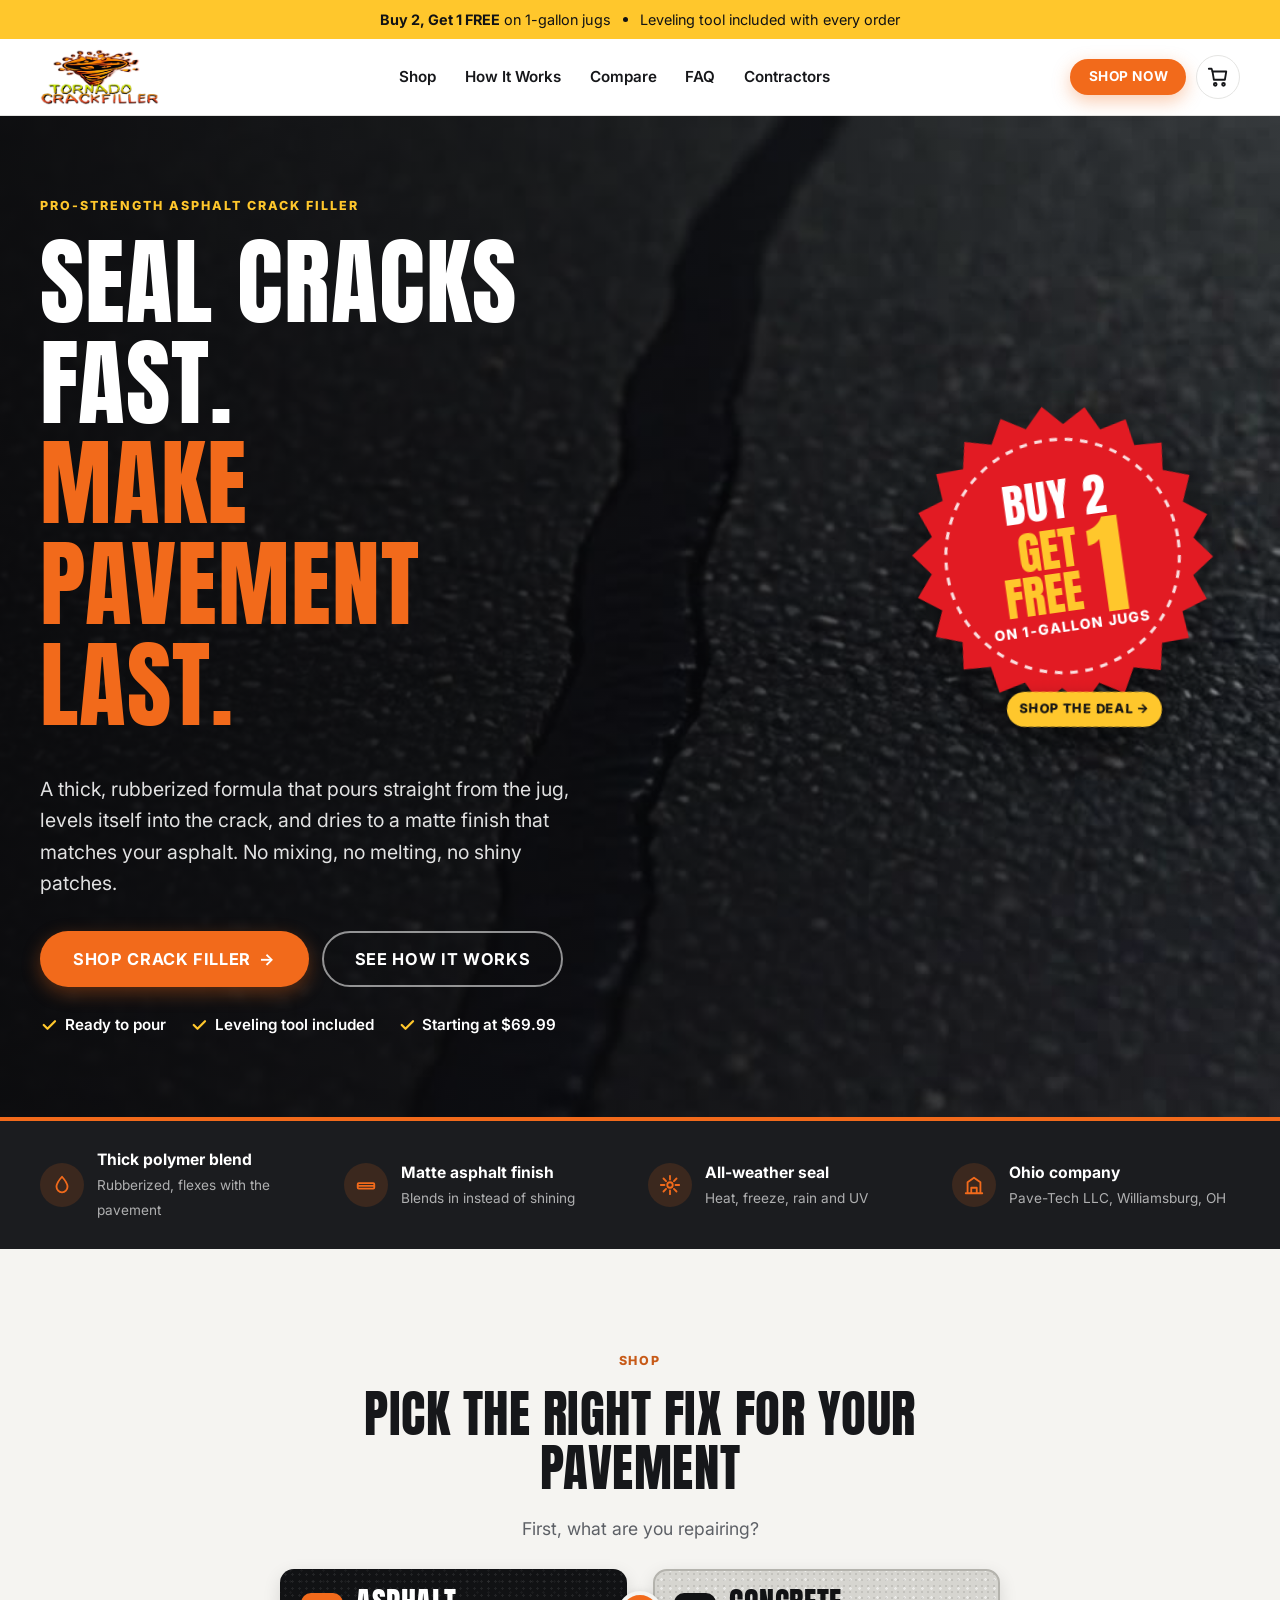
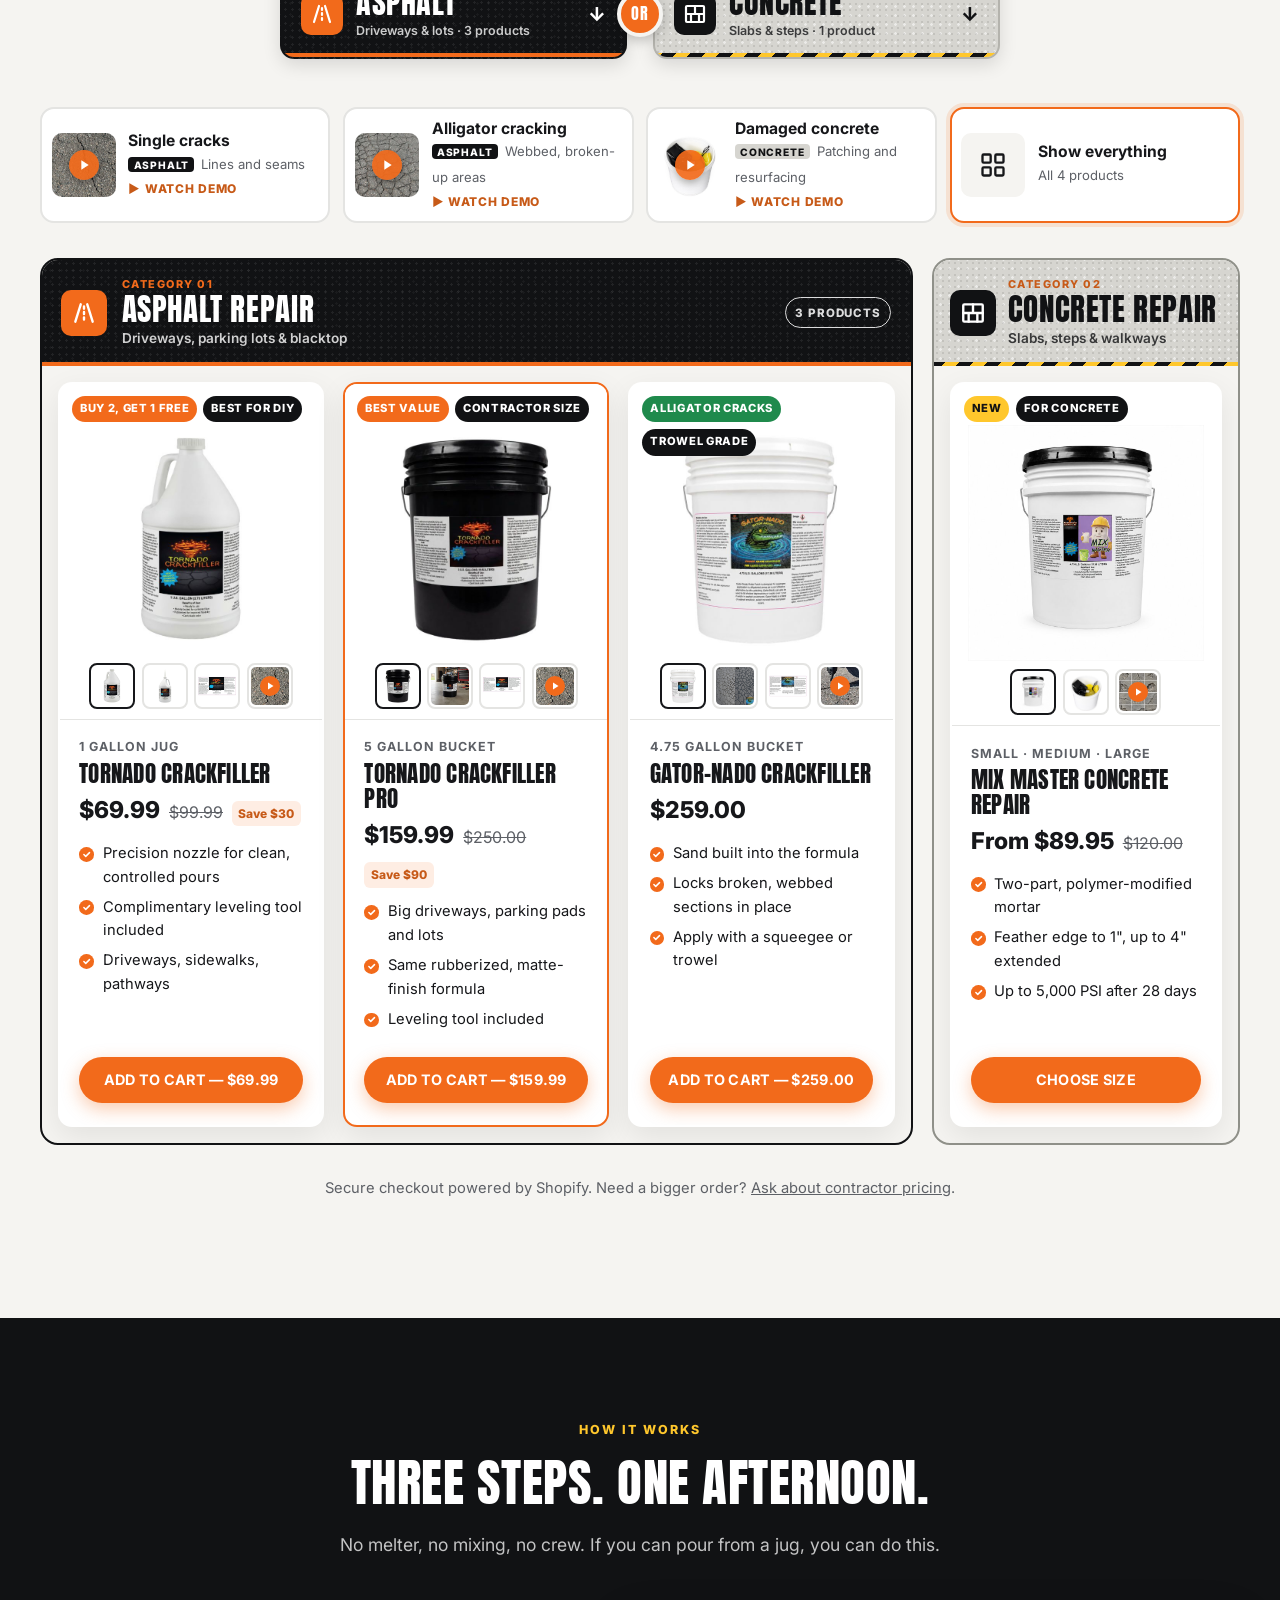
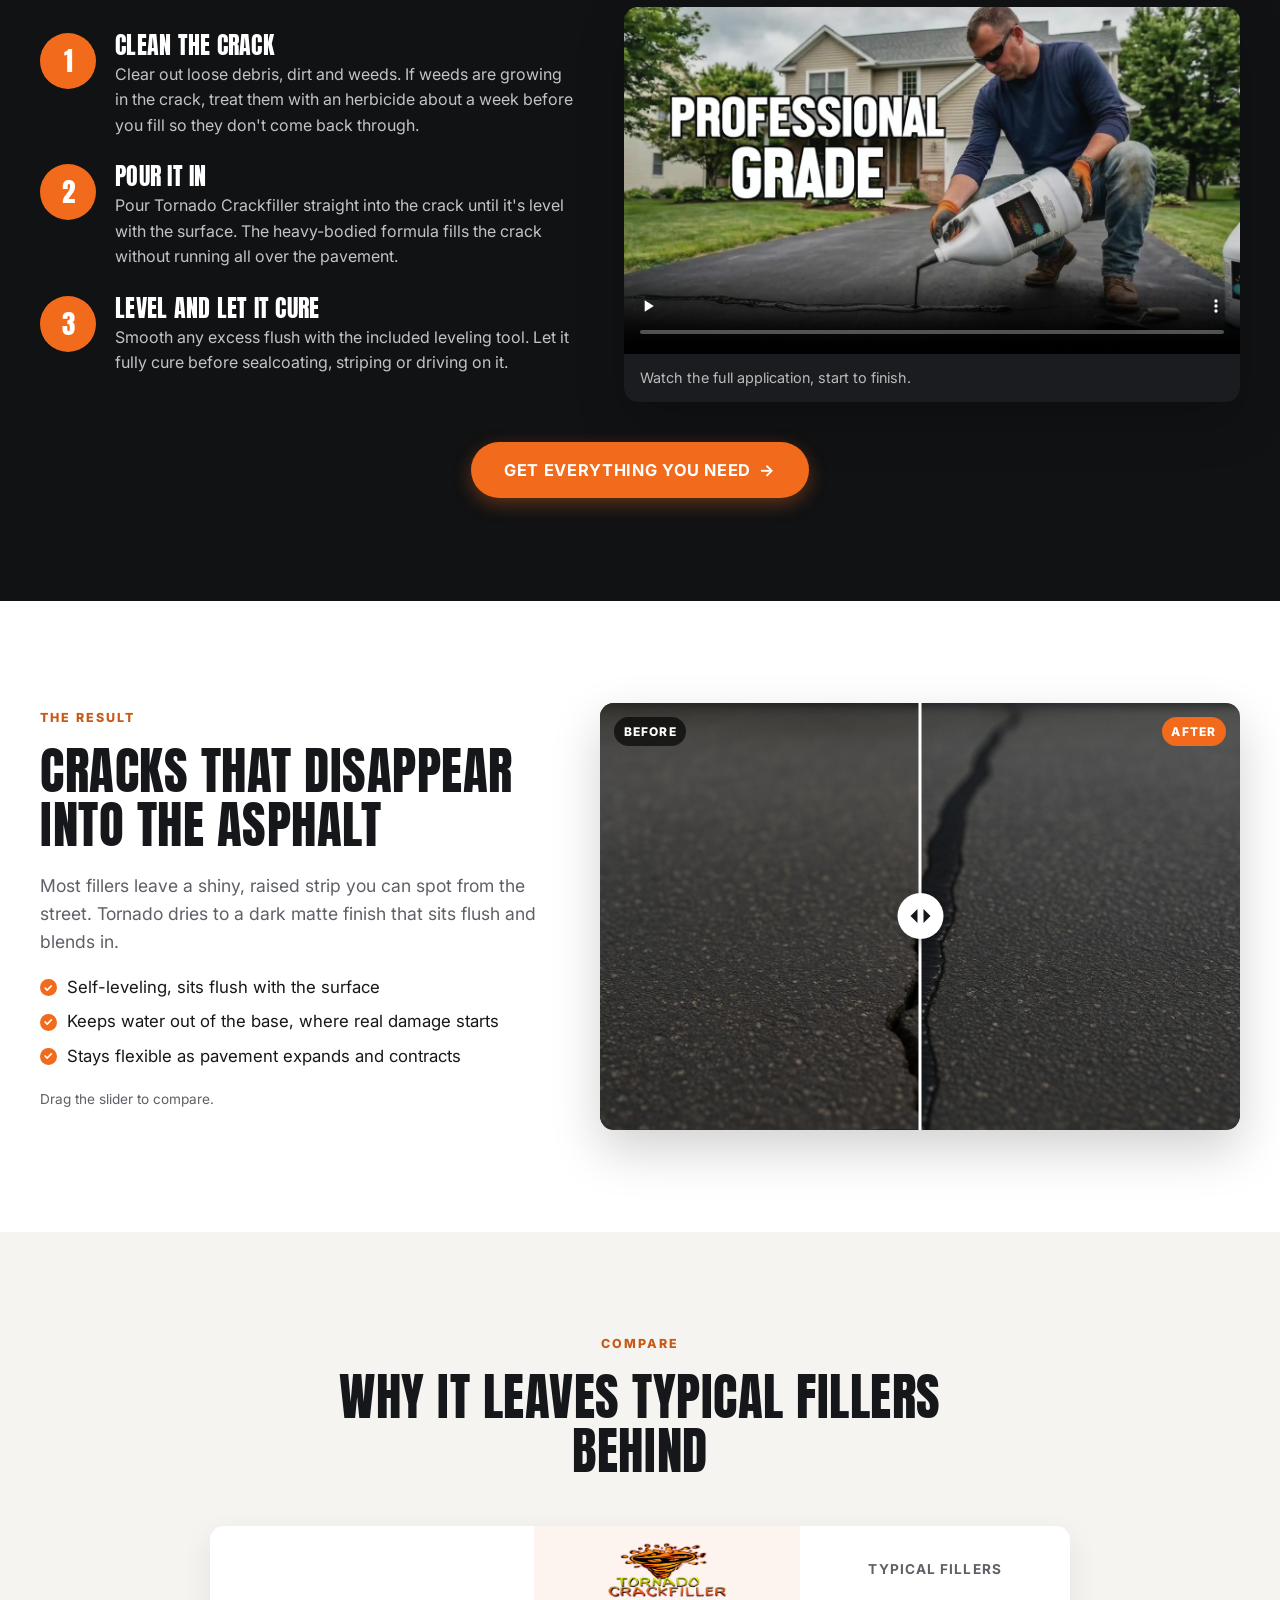
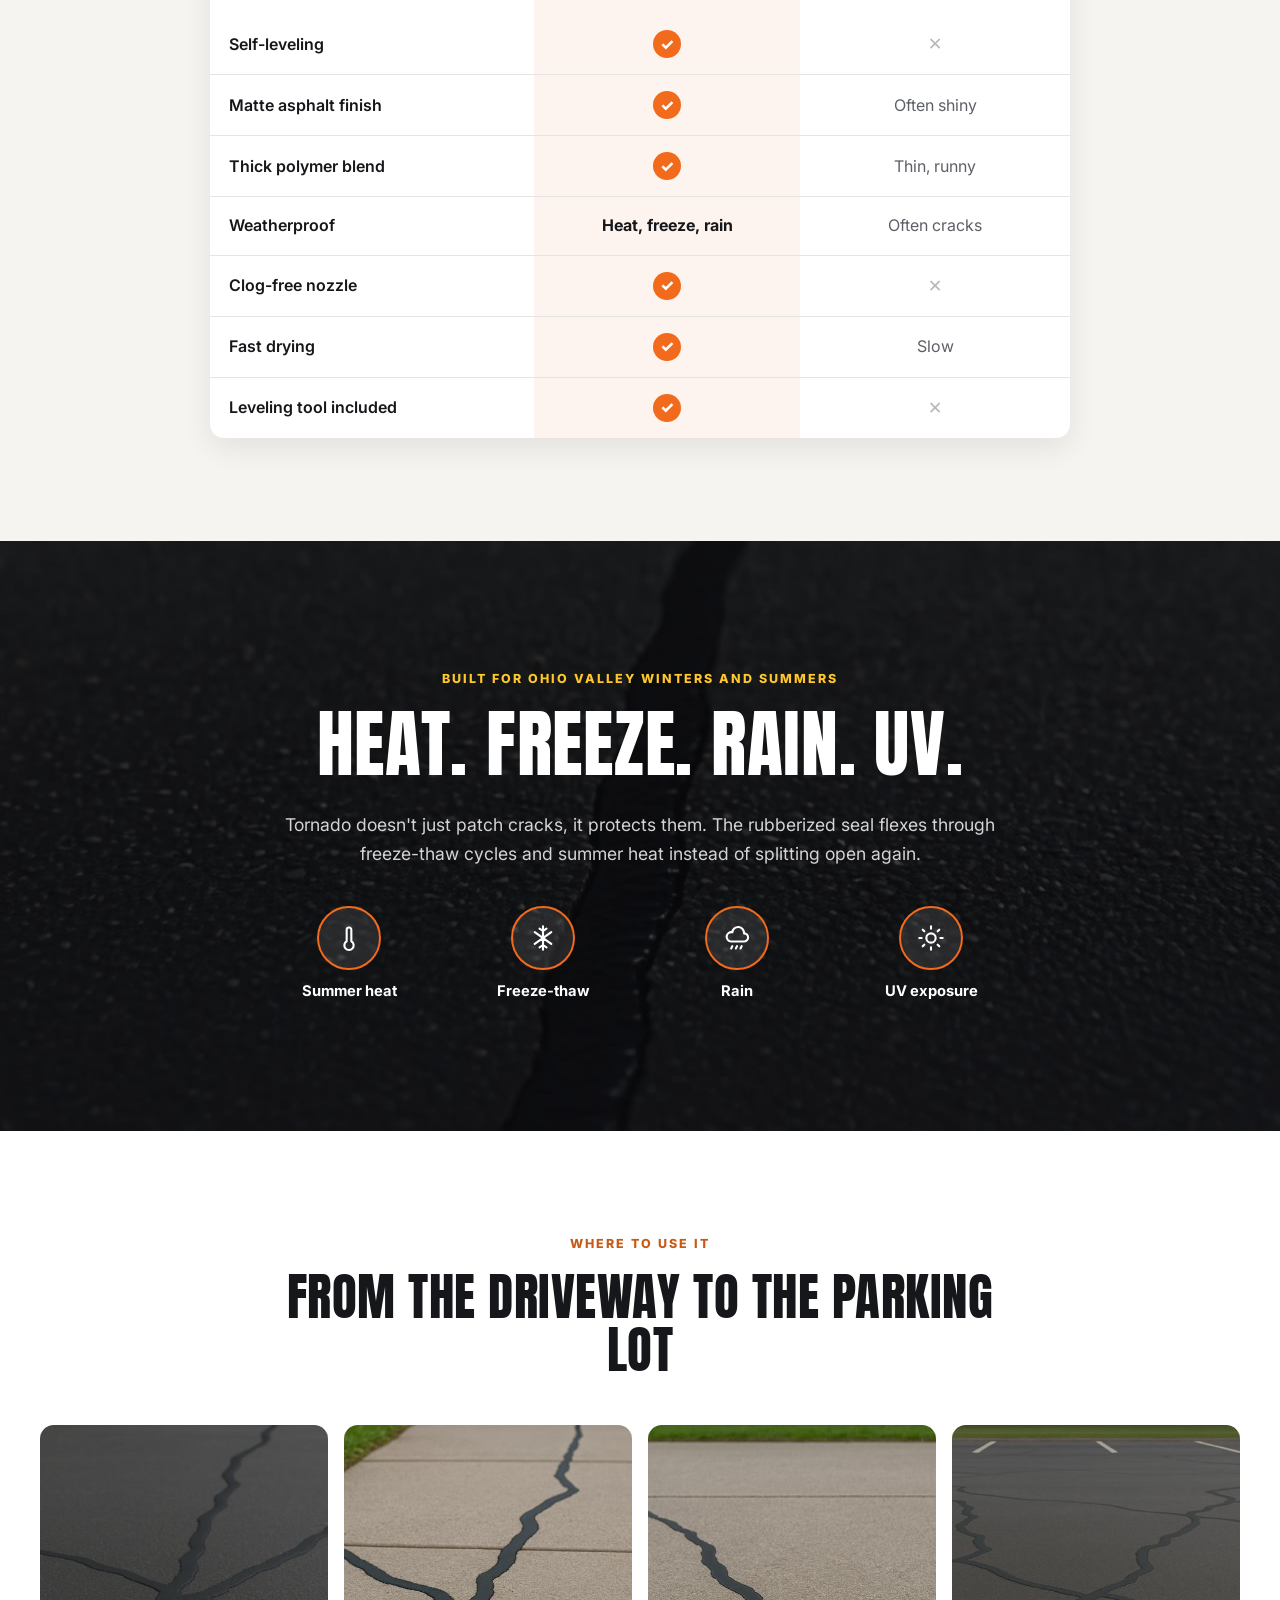
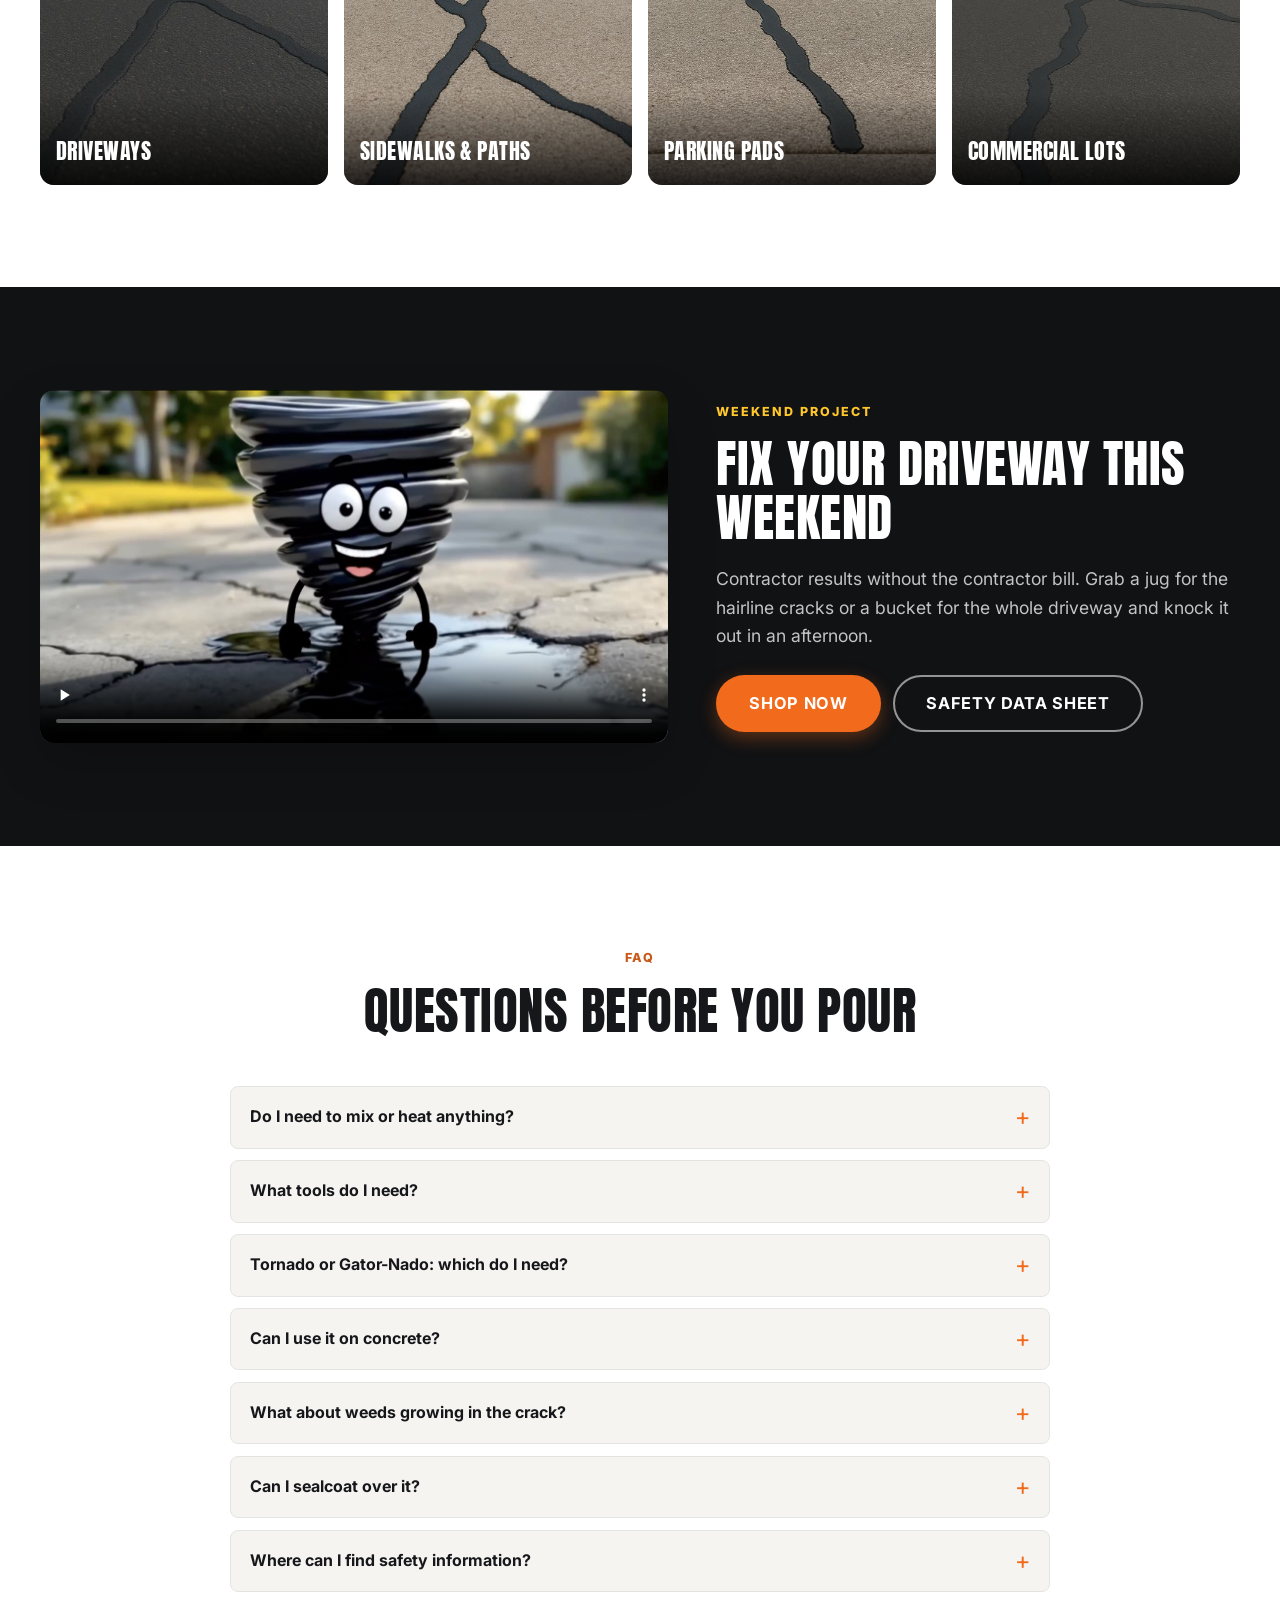
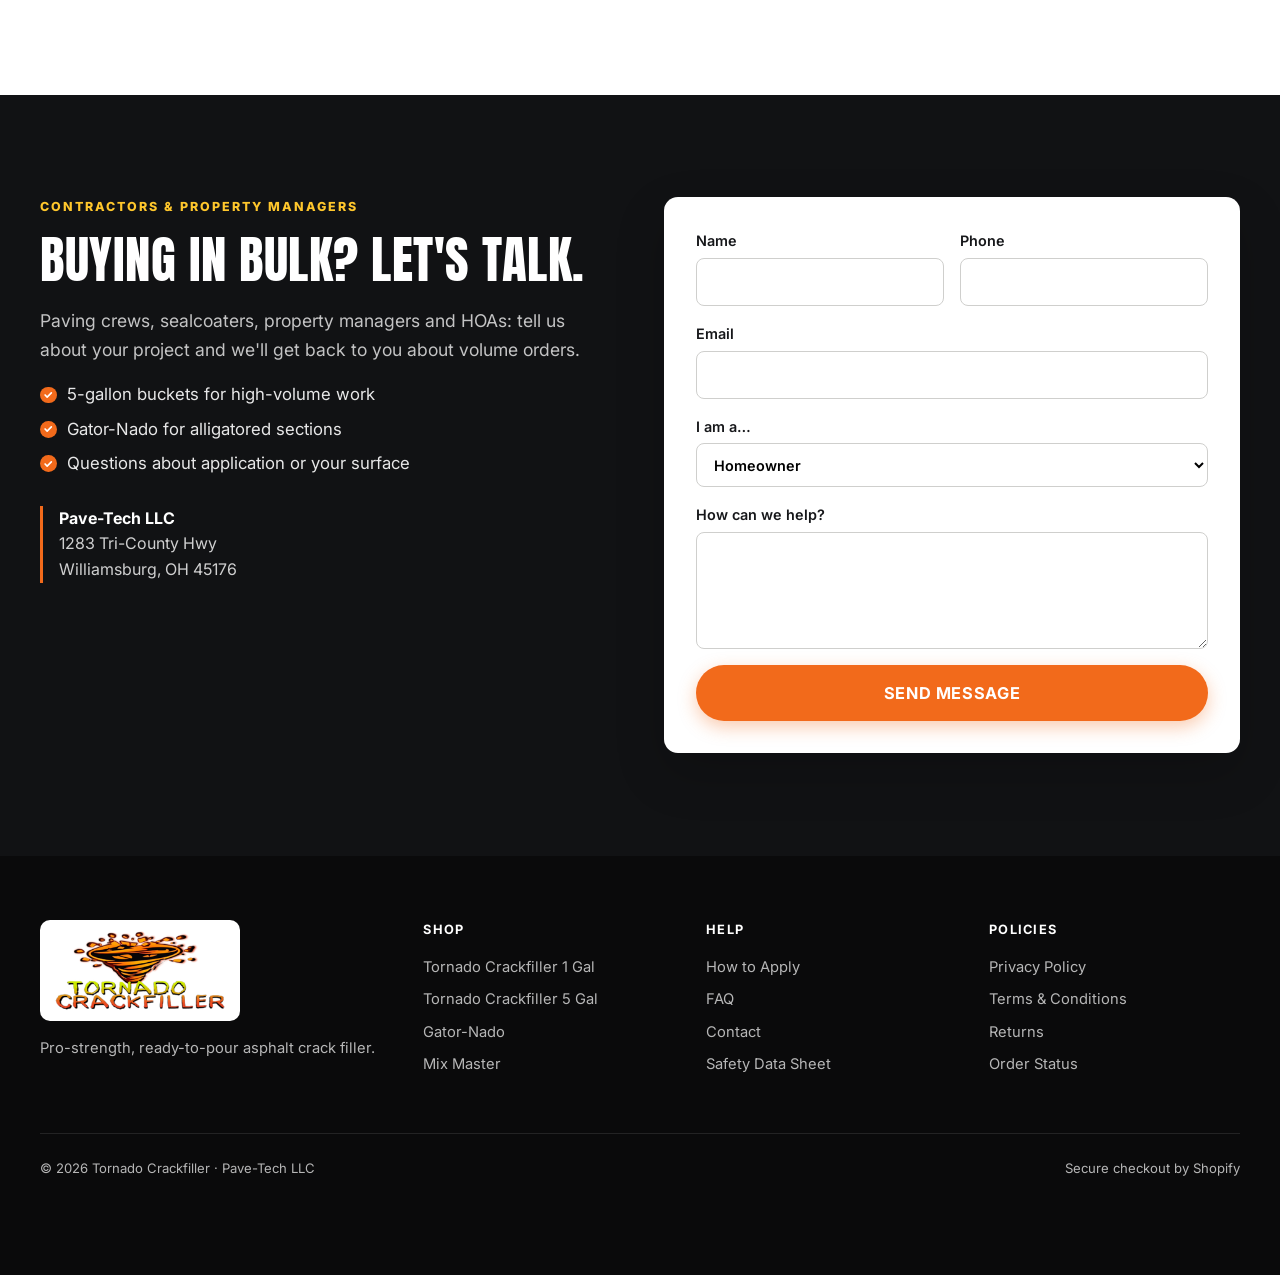
==== commit a6ebb2ba: "Add files via upload" ====
--- a/index.html
+++ b/index.html
@@ -142,7 +142,20 @@
     <div class="section-head">
       <p class="eyebrow dark">Shop</p>
       <h2>Pick the right fix for your pavement</h2>
-      <p class="lead">Not sure which one? Start with what your cracks look like.</p>
+      <p class="lead">First, what are you repairing?</p>
+      <div class="surface-pick">
+        <a class="surface-opt surface-asphalt" href="#asphalt">
+          <span class="cat-icon" aria-hidden="true"><svg viewBox="0 0 24 24"><path d="M4 20 9 4M20 20 15 4M12 6v2M12 11v2M12 16v2"/></svg></span>
+          <span><span class="surface-name">Asphalt</span><span class="surface-meta">Driveways &amp; lots · 3 products</span></span>
+          <span class="surface-go" aria-hidden="true">↓</span>
+        </a>
+        <span class="surface-or" aria-hidden="true">OR</span>
+        <a class="surface-opt surface-concrete" href="#concrete">
+          <span class="cat-icon" aria-hidden="true"><svg viewBox="0 0 24 24"><rect x="3" y="4" width="18" height="16" rx="1"/><path d="M3 12h18M12 4v8M8 12v8M16 12v8"/></svg></span>
+          <span><span class="surface-name">Concrete</span><span class="surface-meta">Slabs &amp; steps · 1 product</span></span>
+          <span class="surface-go" aria-hidden="true">↓</span>
+        </a>
+      </div>
     </div>
 
     <!-- Which product finder -->
@@ -188,7 +201,7 @@
 
     <div class="cat-shop" id="product-grid">
 
-     <section class="cat-group cat-asphalt" aria-labelledby="cat-asphalt-title">
+     <section class="cat-group cat-asphalt" id="asphalt" aria-labelledby="cat-asphalt-title">
       <header class="cat-head">
         <span class="cat-icon" aria-hidden="true"><svg viewBox="0 0 24 24"><path d="M4 20 9 4M20 20 15 4M12 6v2M12 11v2M12 16v2"/></svg></span>
         <div class="cat-text">
@@ -298,7 +311,7 @@
       </div>
      </section>
 
-     <section class="cat-group cat-concrete" aria-labelledby="cat-concrete-title">
+     <section class="cat-group cat-concrete" id="concrete" aria-labelledby="cat-concrete-title">
       <header class="cat-head">
         <span class="cat-icon" aria-hidden="true"><svg viewBox="0 0 24 24"><rect x="3" y="4" width="18" height="16" rx="1"/><path d="M3 12h18M12 4v8M8 12v8M16 12v8"/></svg></span>
         <div class="cat-text">
--- a/style.css
+++ b/style.css
@@ -505,3 +505,36 @@
   .deal-text { font-size: 180px; }
   .deal-cta { font-size: .7rem; }
 }
+
+/* ===== Surface chooser: Asphalt OR Concrete ===== */
+.surface-pick { display: grid; grid-template-columns: 1fr auto 1fr; align-items: center; gap: 0; max-width: 760px; margin: 1.6rem auto 0; }
+.surface-concrete .cat-icon { background: var(--asphalt); }
+.surface-meta { white-space: nowrap; }
+@media (max-width: 760px) { .surface-meta { white-space: normal; } }
+.surface-opt { display: flex; align-items: center; gap: .8rem; padding: 1rem 1.2rem; border-radius: 14px; text-decoration: none; text-align: left; position: relative; overflow: hidden; border: 2px solid transparent; transition: transform .15s, box-shadow .15s; box-shadow: 0 6px 18px rgba(0,0,0,.12); }
+.surface-opt:hover { transform: translateY(-3px); box-shadow: 0 12px 26px rgba(0,0,0,.18); }
+.surface-opt:focus-visible { outline: 3px solid var(--orange); outline-offset: 3px; }
+.surface-opt::after { content: ""; position: absolute; left: 0; right: 0; bottom: 0; height: 4px; }
+.surface-asphalt { background-color: var(--asphalt); color: #fff;
+  background-image: radial-gradient(rgba(255,255,255,.07) 1px, transparent 1.4px), radial-gradient(rgba(255,255,255,.04) 1px, transparent 1.4px);
+  background-size: 7px 7px, 11px 11px; background-position: 0 0, 3px 5px; }
+.surface-asphalt::after { background: var(--orange); }
+.surface-concrete { background-color: #d6d5d0; color: var(--asphalt); border-color: #b4b3ad;
+  background-image: radial-gradient(rgba(0,0,0,.09) 1px, transparent 1.4px), radial-gradient(rgba(255,255,255,.5) 1px, transparent 1.6px);
+  background-size: 6px 6px, 9px 9px; background-position: 0 0, 2px 4px; }
+.surface-concrete::after { background: repeating-linear-gradient(-45deg, var(--yellow) 0 10px, var(--asphalt) 10px 20px); }
+.surface-opt .cat-icon { width: 42px; height: 42px; }
+.surface-opt .cat-icon svg { width: 24px; height: 24px; }
+.surface-name { display: block; font-family: 'Anton', Impact, sans-serif; font-size: clamp(1.4rem, 3vw, 1.9rem); line-height: 1; text-transform: uppercase; letter-spacing: .02em; }
+.surface-meta { display: block; font-size: .78rem; font-weight: 600; opacity: .78; margin-top: .25rem; }
+.surface-go { margin-left: auto; font-weight: 800; font-size: 1.2rem; transition: transform .15s; }
+.surface-opt:hover .surface-go { transform: translateY(3px); }
+.surface-or { width: 46px; height: 46px; margin: 0 -10px; z-index: 1; display: grid; place-items: center; border-radius: 50%; background: var(--orange); color: #fff; font-family: 'Anton', Impact, sans-serif; font-size: 1rem; letter-spacing: .04em; border: 4px solid var(--paper-2, #f5f4f1); box-shadow: 0 4px 12px rgba(0,0,0,.2); }
+.cat-group { scroll-margin-top: calc(var(--header-h, 76px) + 16px); }
+.cat-group:target { animation: cat-flash 1.6s ease-out; }
+@keyframes cat-flash { 0%, 30% { box-shadow: 0 0 0 6px rgba(242,106,27,.55); } 100% { box-shadow: 0 0 0 0 rgba(242,106,27,0); } }
+@media (max-width: 640px) {
+  .surface-pick { grid-template-columns: 1fr; gap: 0; }
+  .surface-or { margin: -10px auto; }
+  .surface-opt { padding: .9rem 1rem; }
+}
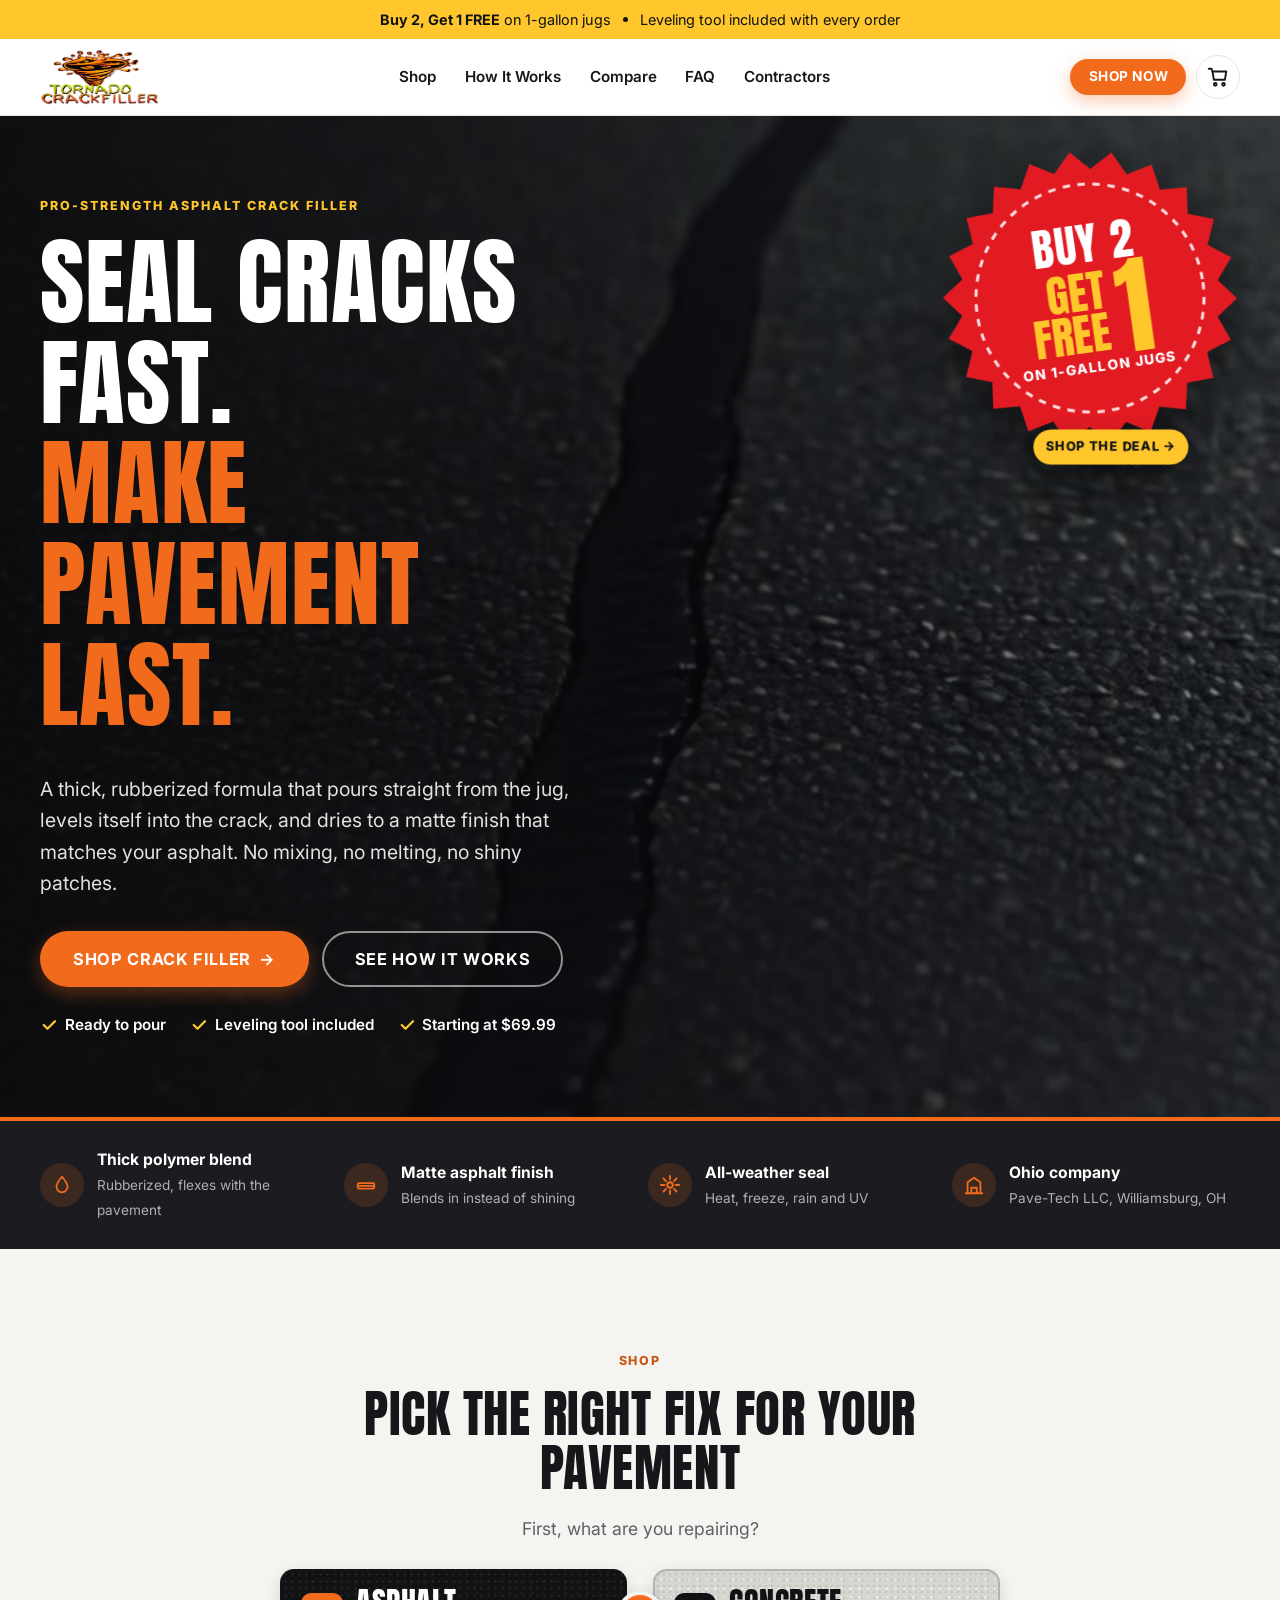
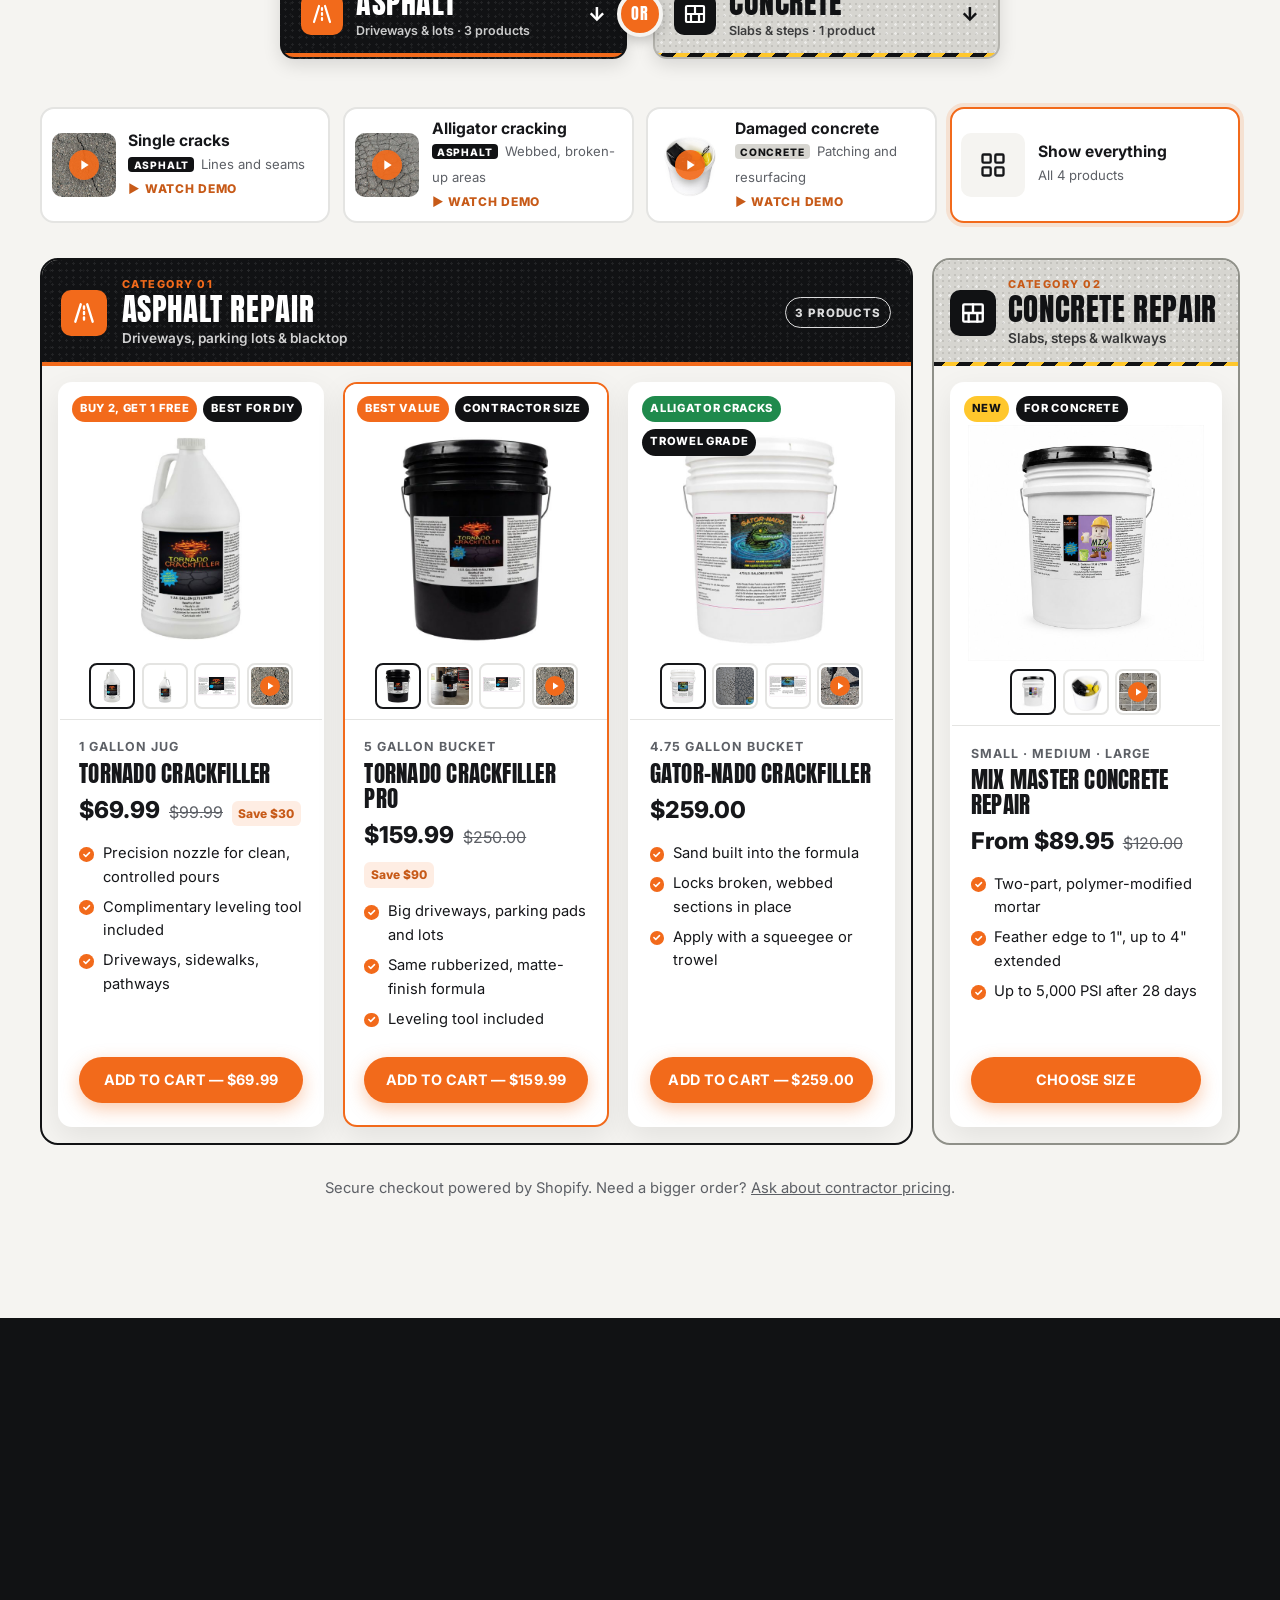
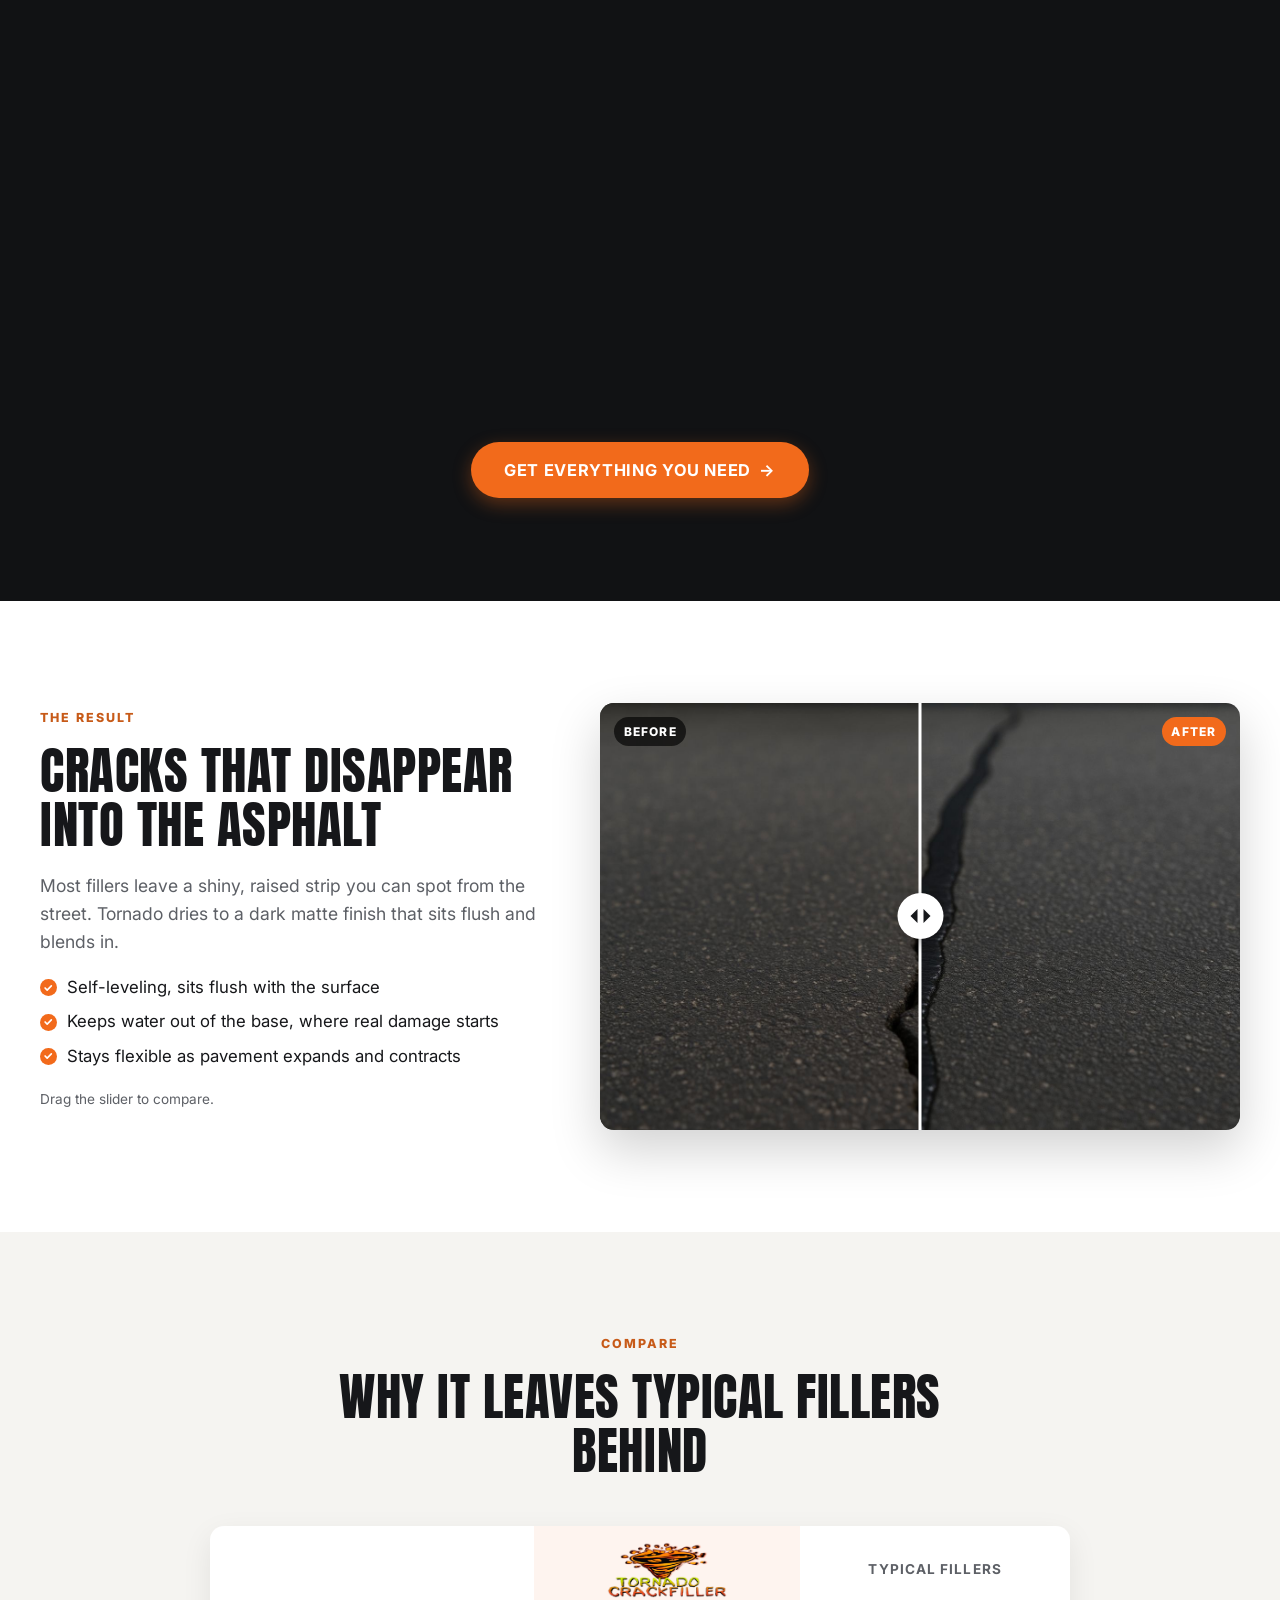
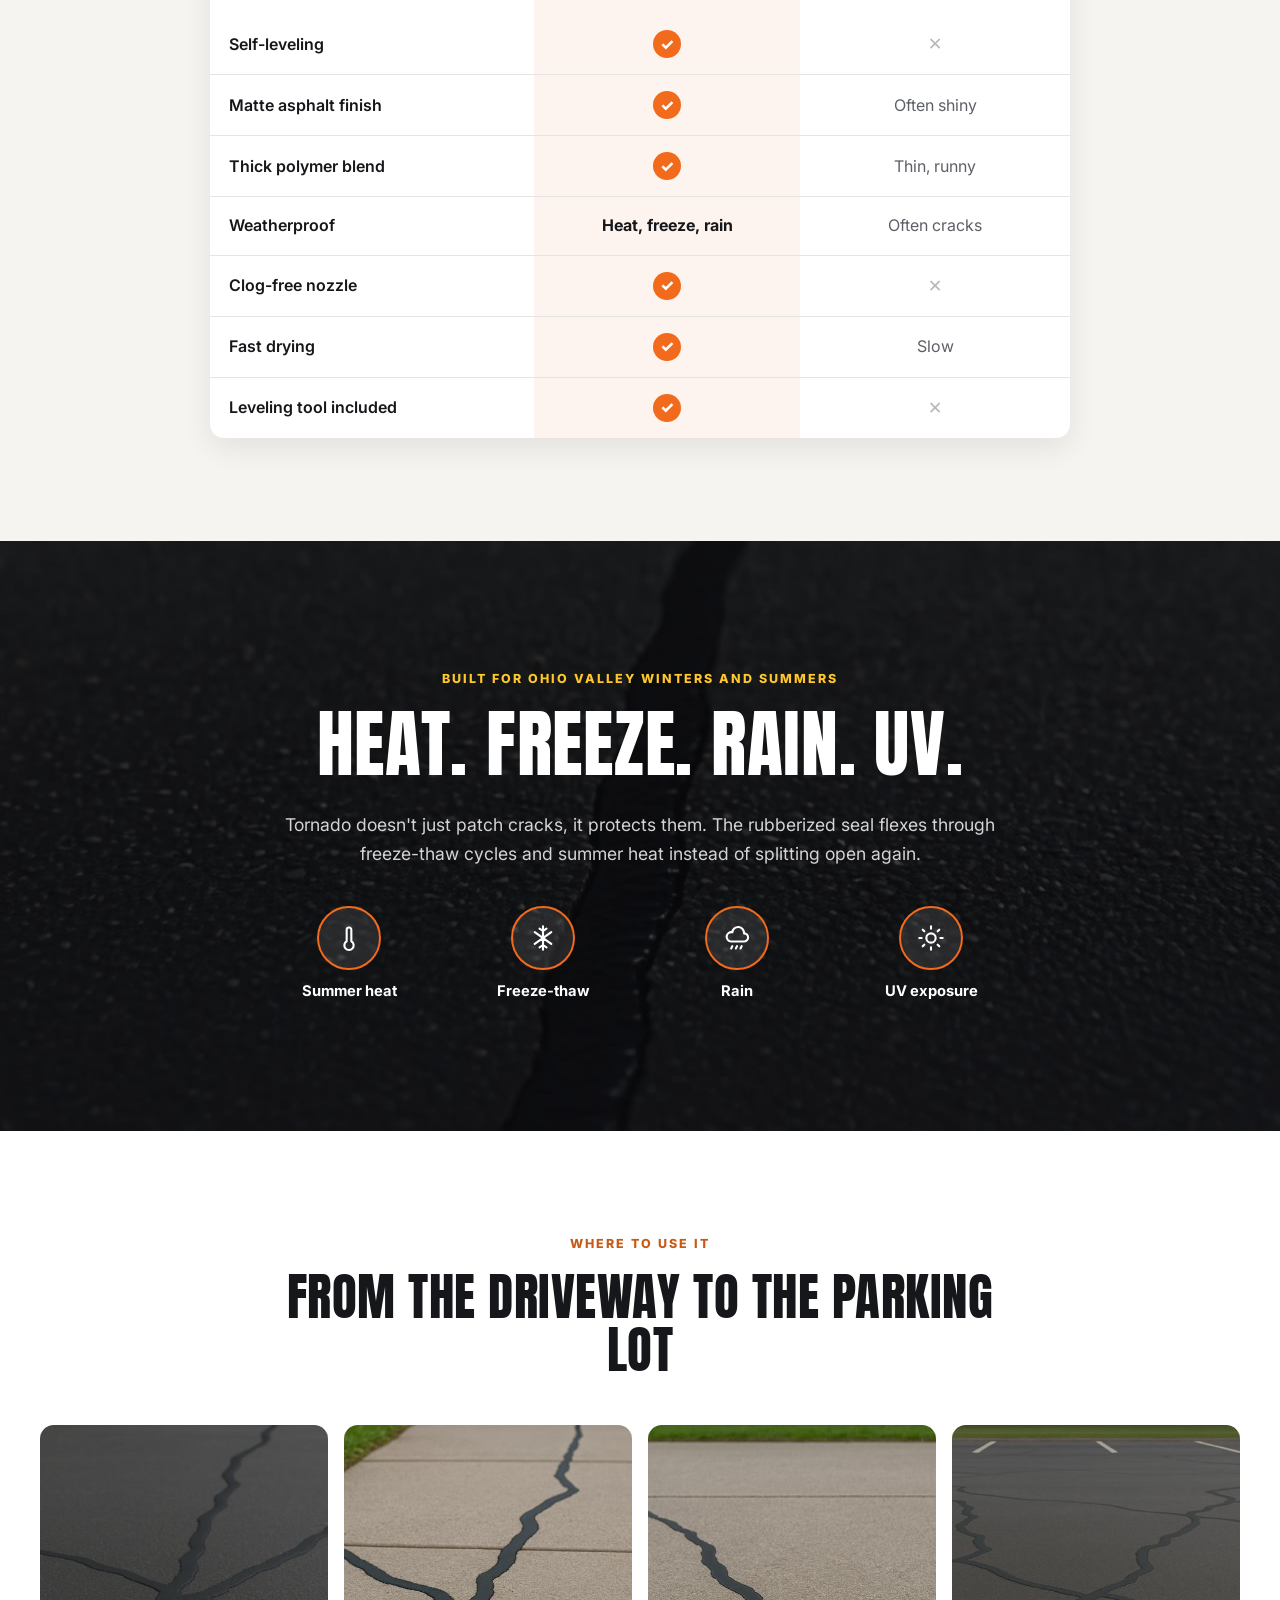
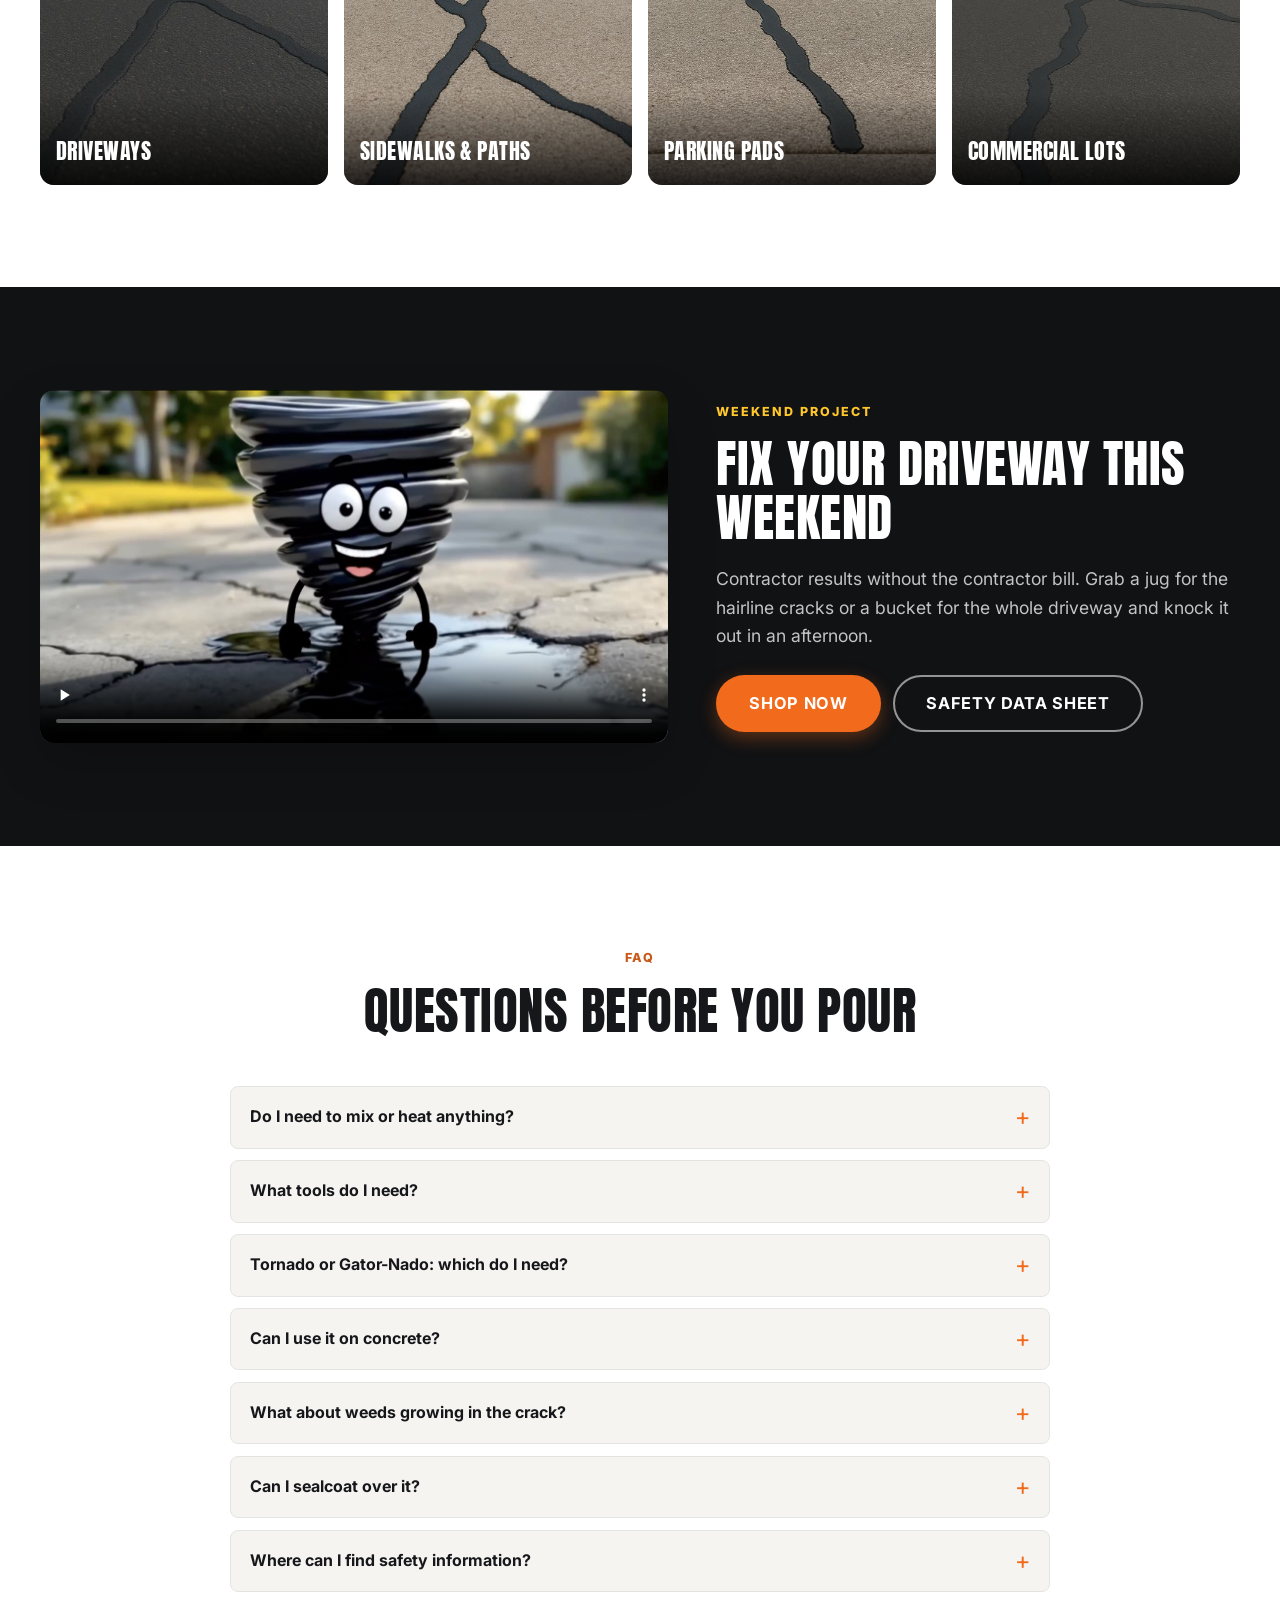
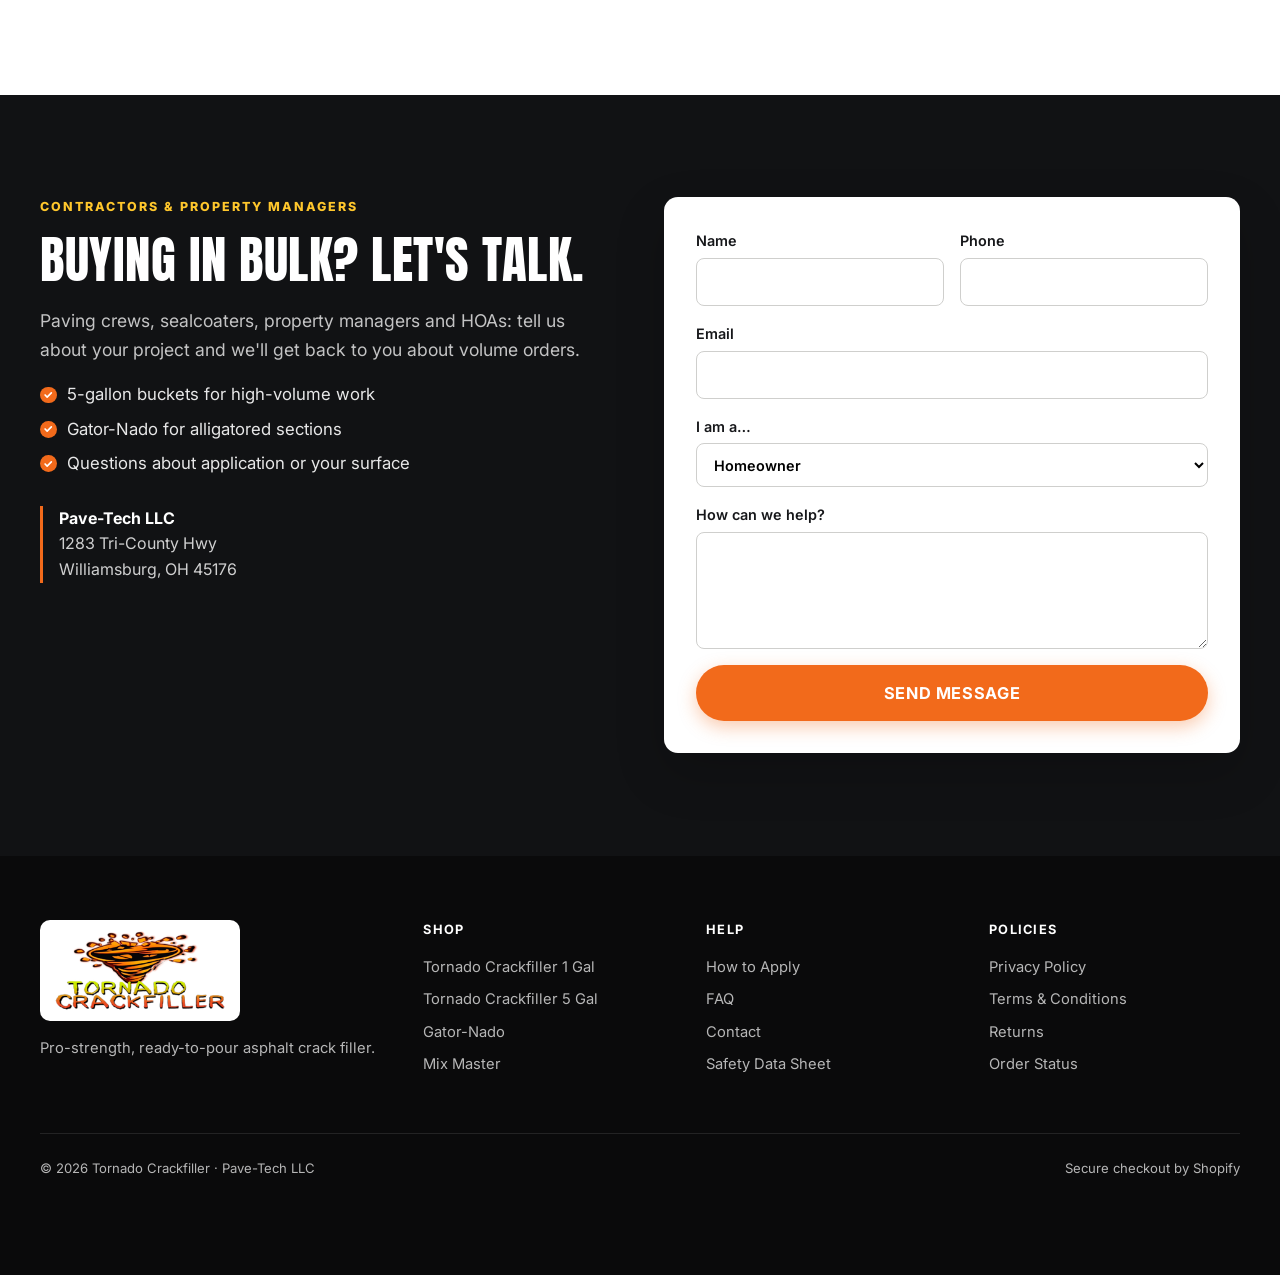
==== commit b1f9ab96: "Add files via upload" ====
--- a/index.html
+++ b/index.html
@@ -3,7 +3,7 @@
 <head>
 <meta charset="UTF-8">
 <meta name="viewport" content="width=device-width, initial-scale=1">
-<title>Tornado Crackfiller | Pro-Strength Asphalt Crack Filler — Ready to Pour</title>
+<title>Tornado Crackfiller | Pro-Strength Asphalt Crack Filler</title>
 <meta name="description" content="Tornado Crackfiller is a ready-to-use, rubberized asphalt crack sealant with a matte, asphalt-matching finish. Pour, level, done. 1-gallon jugs and 5-gallon contractor buckets.">
 <link rel="canonical" href="https://tornadocrackfiller.com/">
 <meta property="og:type" content="website">
--- a/style.css
+++ b/style.css
@@ -479,11 +479,11 @@
 }
 
 /* ===== Hero deal starburst: Buy 2, Get 1 Free ===== */
-.hero-deal { position: absolute; right: 2%; top: 44%; width: clamp(230px, 24vw, 320px); aspect-ratio: 1; transform: translateY(-50%) rotate(-8deg); display: grid; place-items: center; text-decoration: none; color: #fff; z-index: 2; filter: drop-shadow(0 18px 30px rgba(0,0,0,.55)); animation: deal-pop .7s cubic-bezier(.2,1.6,.4,1) .4s both; }
+.hero-deal { position: absolute; right: 0; top: 2rem; width: clamp(230px, 24vw, 300px); aspect-ratio: 1; transform: rotate(-8deg); display: grid; place-items: center; text-decoration: none; color: #fff; z-index: 2; filter: drop-shadow(0 18px 30px rgba(0,0,0,.55)); animation: deal-pop .7s cubic-bezier(.2,1.6,.4,1) .4s both; }
 .deal-burst { position: absolute; inset: 0; width: 100%; height: 100%; animation: deal-spin 40s linear infinite; }
 .deal-burst polygon { fill: #e21b23; }
 .deal-burst circle { fill: none; stroke: rgba(255,255,255,.85); stroke-width: 2; stroke-dasharray: 5 5; }
-.deal-text { position: relative; display: flex; flex-direction: column; align-items: center; font-family: 'Anton', Impact, sans-serif; text-transform: uppercase; line-height: .9; font-size: clamp(230px, 24vw, 320px); }
+.deal-text { position: relative; display: flex; flex-direction: column; align-items: center; font-family: 'Anton', Impact, sans-serif; text-transform: uppercase; line-height: .9; font-size: clamp(230px, 24vw, 300px); }
 .deal-buy { font-size: .15em; letter-spacing: .03em; color: #fff; }
 .deal-get { display: flex; align-items: center; gap: .03em; color: var(--yellow); margin-top: .02em; }
 .deal-stack { display: flex; flex-direction: column; align-items: flex-end; font-size: .15em; line-height: .95; }
@@ -493,7 +493,7 @@
 .hero-deal:hover .deal-cta { background: #fff; }
 .hero-deal:hover { filter: drop-shadow(0 22px 36px rgba(0,0,0,.6)) brightness(1.05); }
 .hero-deal:focus-visible { outline: 3px solid var(--yellow); outline-offset: 6px; border-radius: 50%; }
-@keyframes deal-pop { from { opacity: 0; transform: translateY(-50%) rotate(-30deg) scale(.4); } to { opacity: 1; transform: translateY(-50%) rotate(-8deg) scale(1); } }
+@keyframes deal-pop { from { opacity: 0; transform: rotate(-30deg) scale(.4); } to { opacity: 1; transform: rotate(-8deg) scale(1); } }
 @keyframes deal-spin { to { transform: rotate(360deg); } }
 @media (prefers-reduced-motion: reduce) { .hero-deal, .deal-burst { animation: none; } }
 @media (max-width: 1080px) {
@@ -501,9 +501,19 @@
   .deal-text { font-size: 210px; }
 }
 @media (max-width: 900px) {
-  .hero-deal { position: relative; top: auto; right: auto; width: 180px; margin: 2rem 0 .5rem auto; transform: rotate(-8deg); animation: none; }
-  .deal-text { font-size: 180px; }
-  .deal-cta { font-size: .7rem; }
+  /* Badge sits top-right of the hero, beside the eyebrow, so it shows without scrolling */
+  .hero-content { padding-top: 2.5rem; }
+  .hero-deal { top: 1.9rem; right: 0; width: 160px; }
+  .deal-text { font-size: 160px; }
+  .deal-cta { font-size: .62rem; padding: .45em .8em; }
+  .hero .eyebrow { padding-right: 175px; }
+}
+@media (max-width: 640px) {
+  .hero-deal { top: 1.6rem; width: 118px; }
+  .deal-text { font-size: 118px; }
+  .deal-cta { display: none; }
+  .hero-content { padding-top: 2.25rem; }
+  .hero .eyebrow { padding-right: 132px; }
 }
 
 /* ===== Surface chooser: Asphalt OR Concrete ===== */
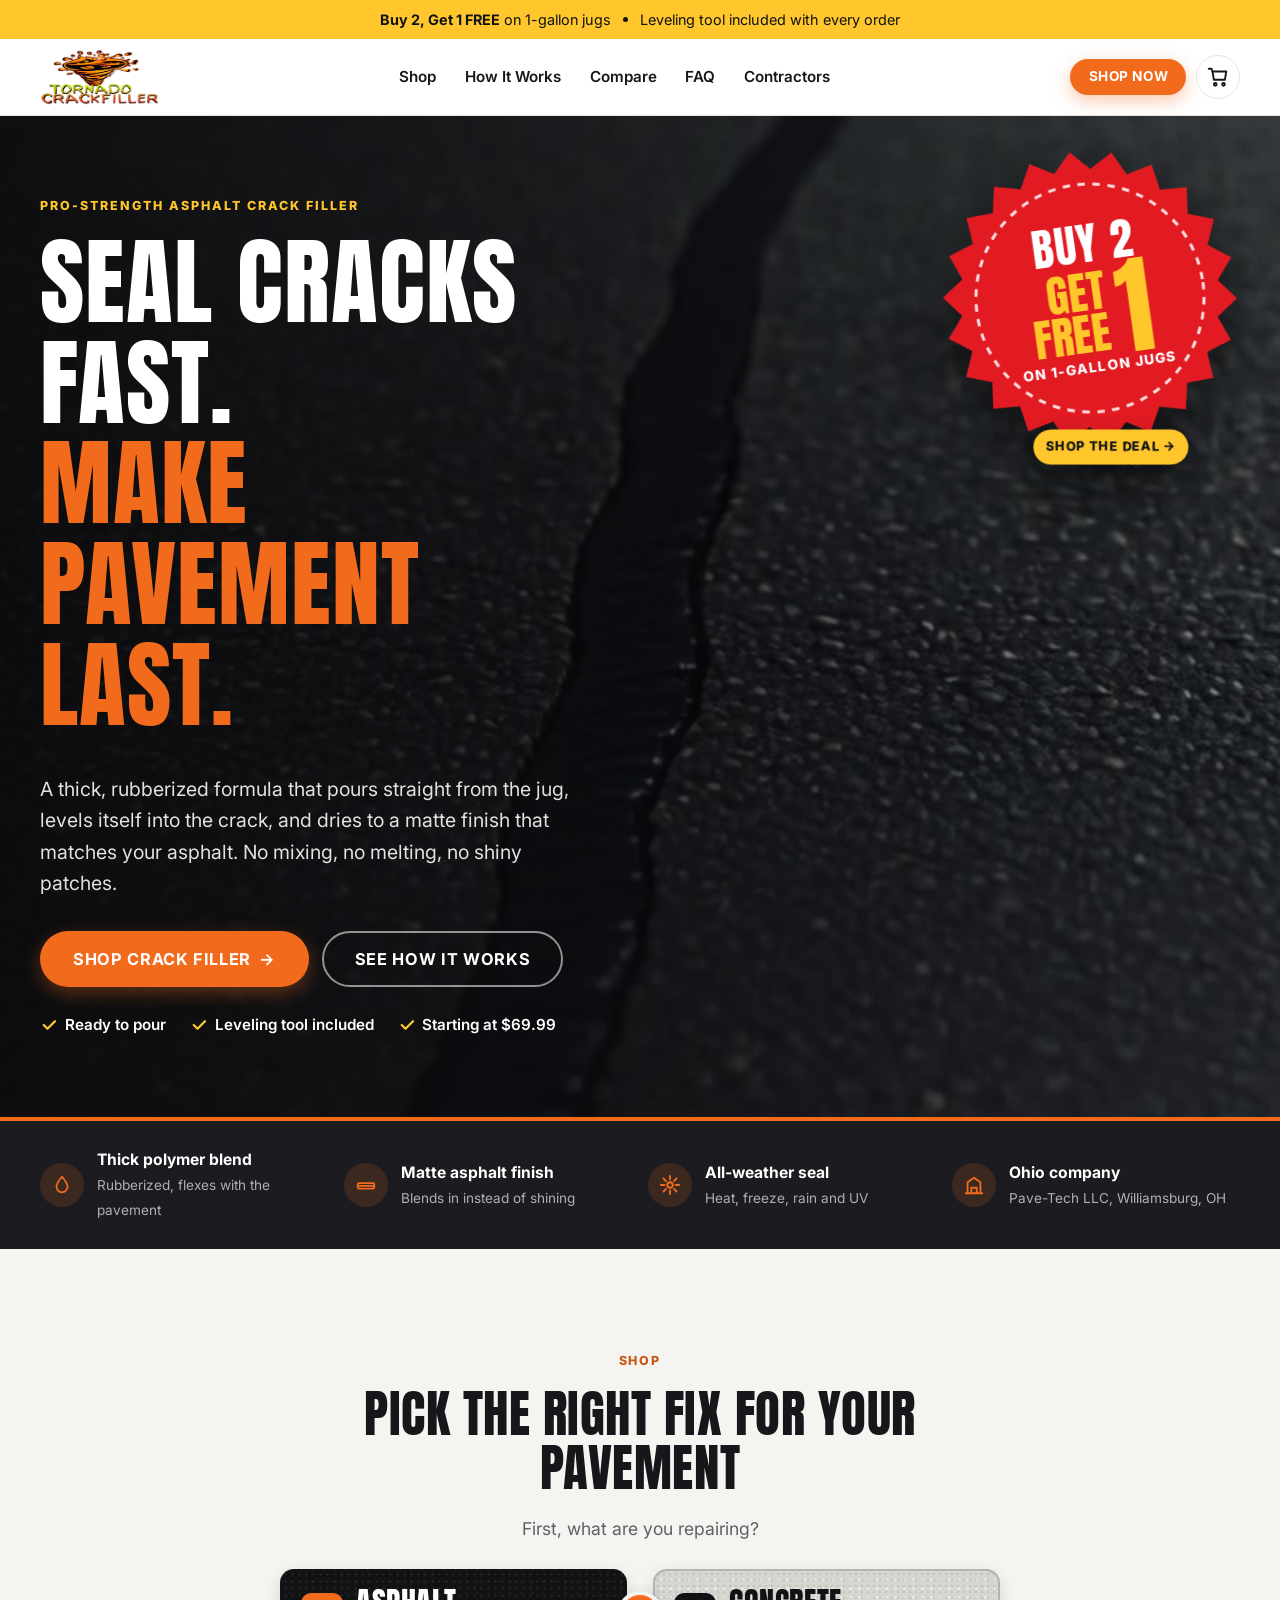
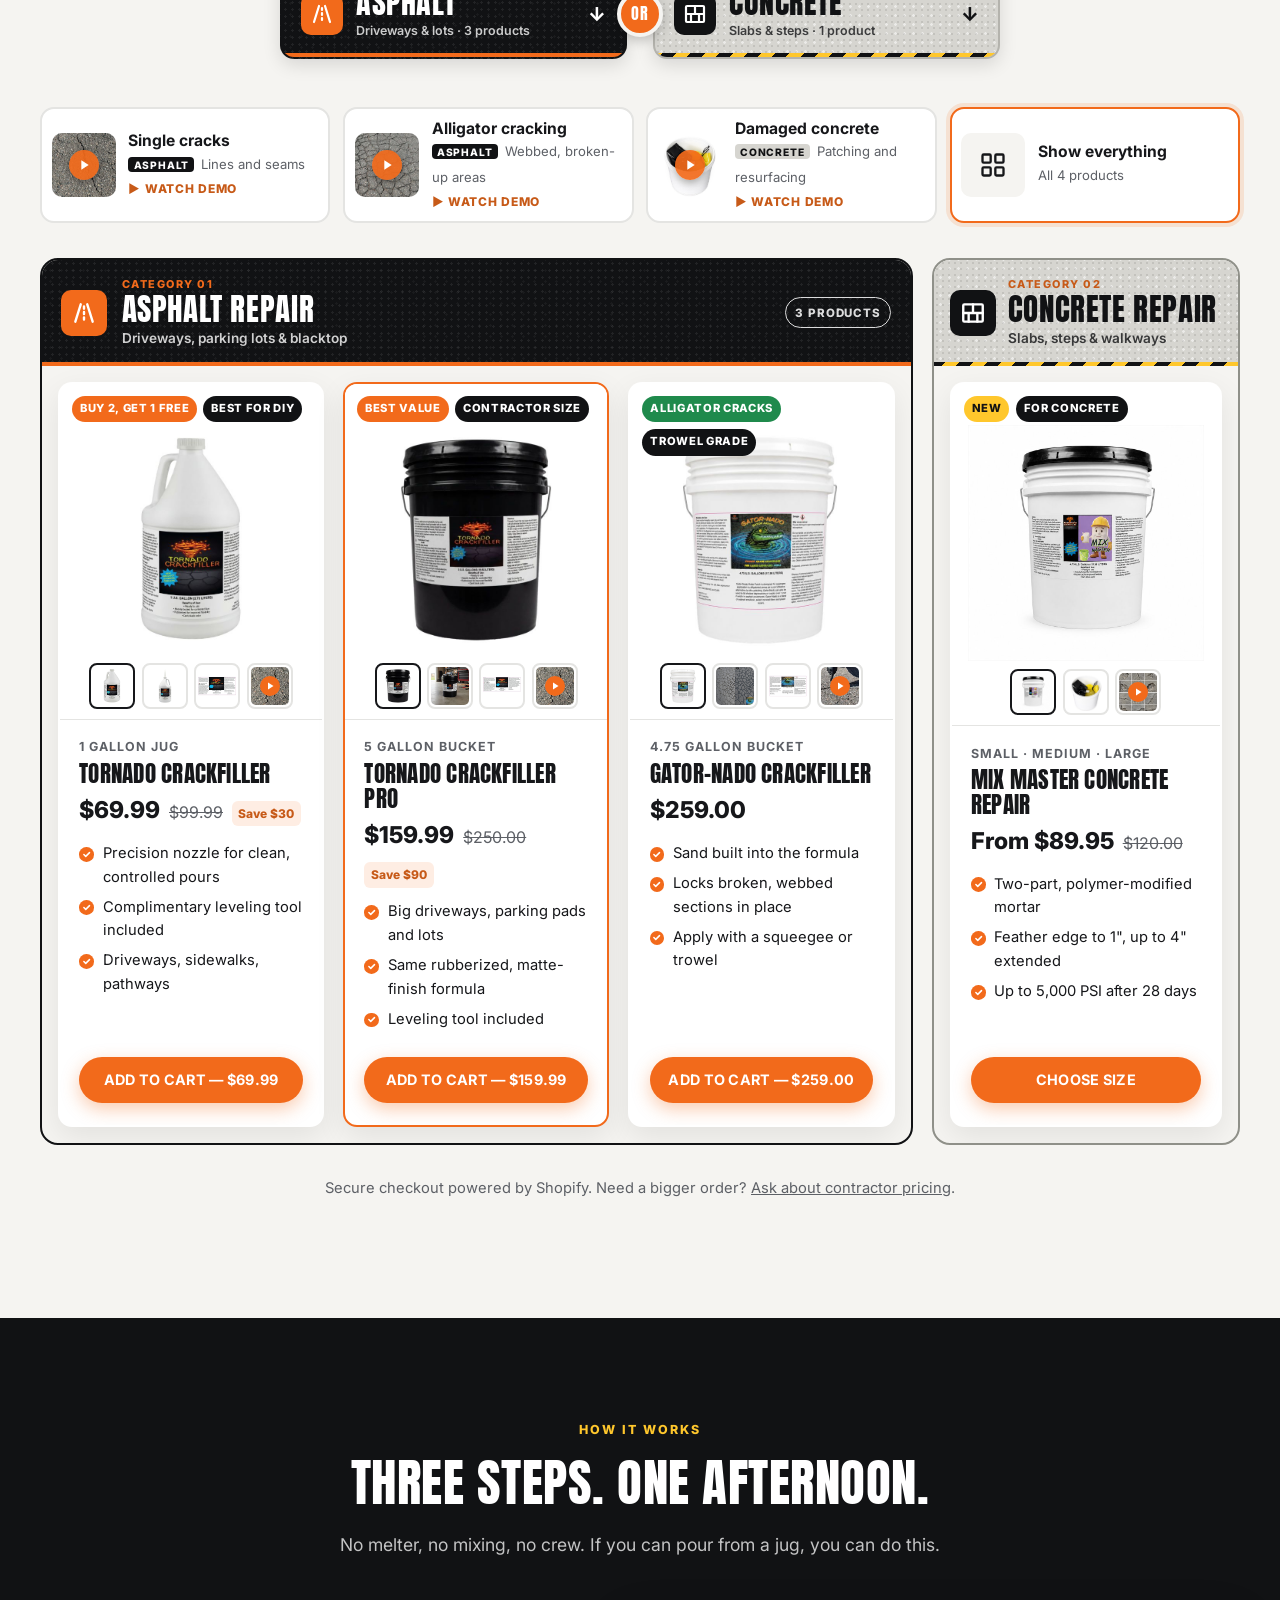
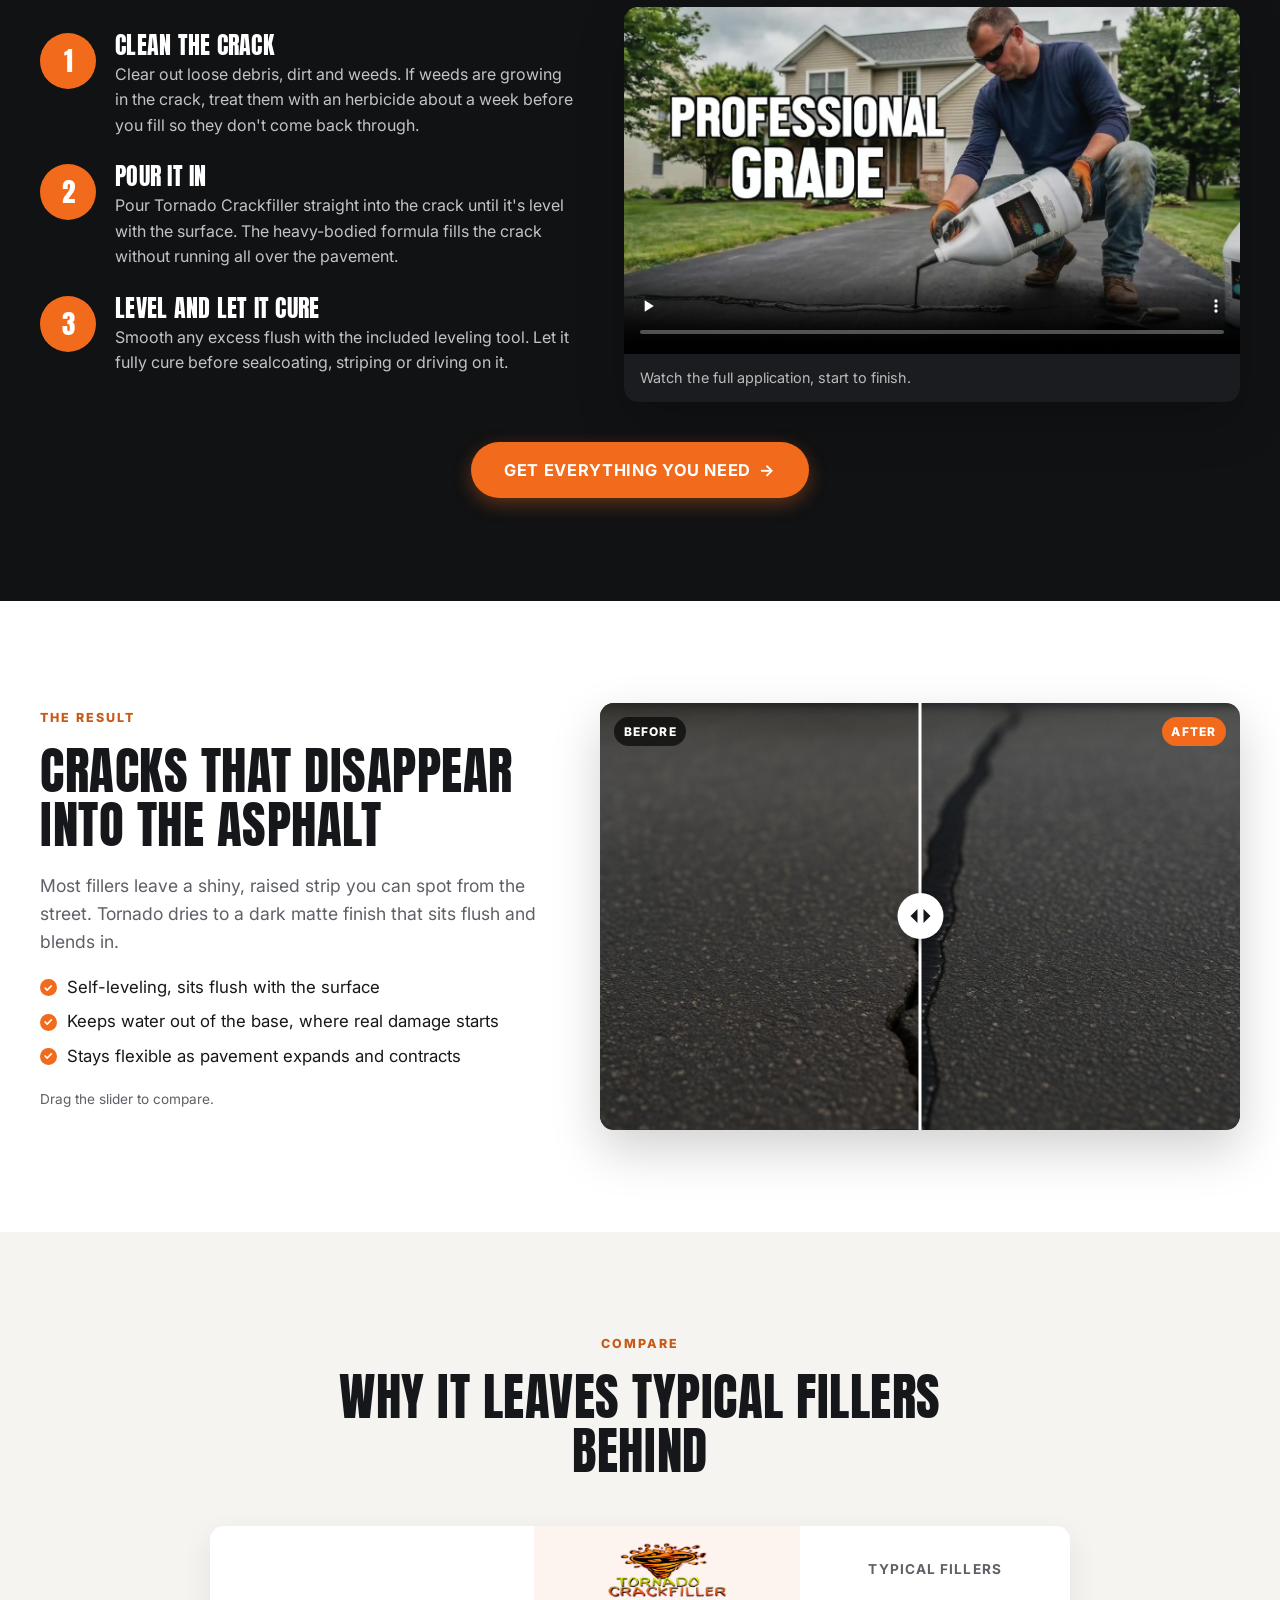
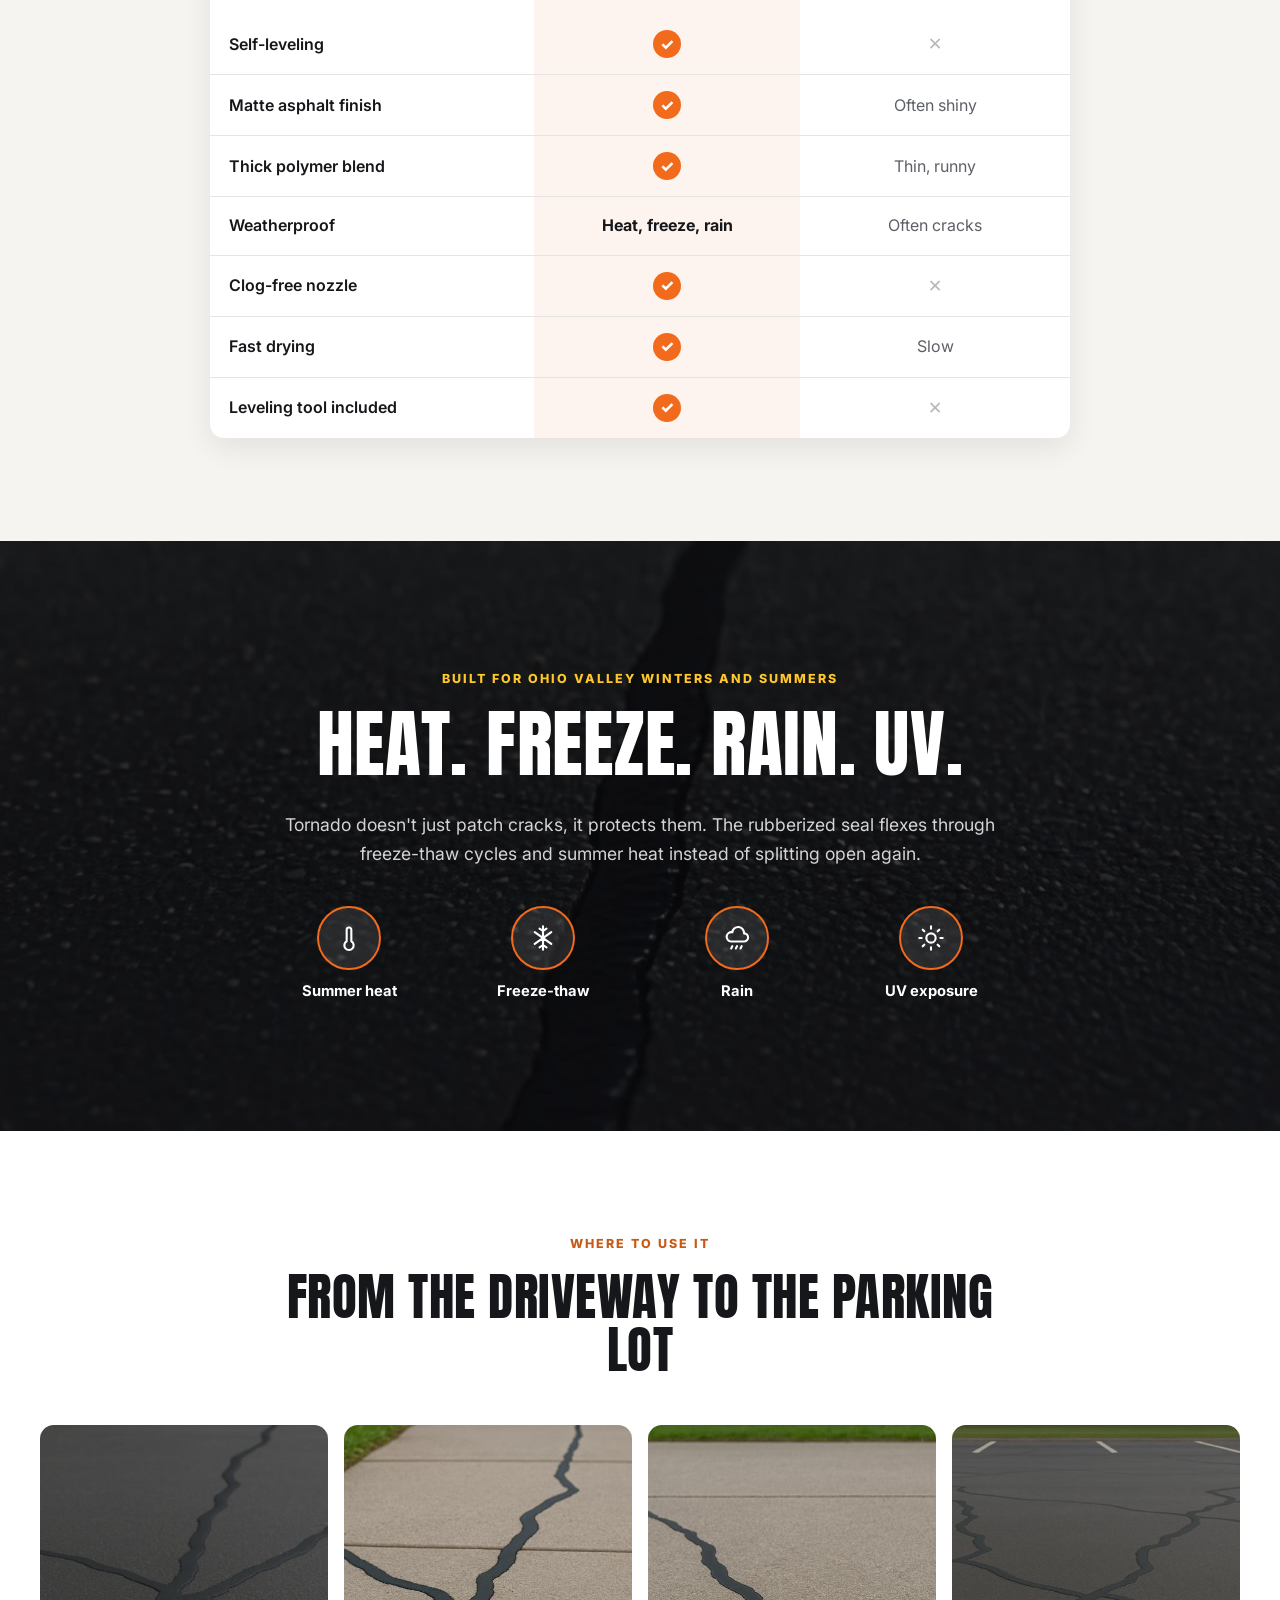
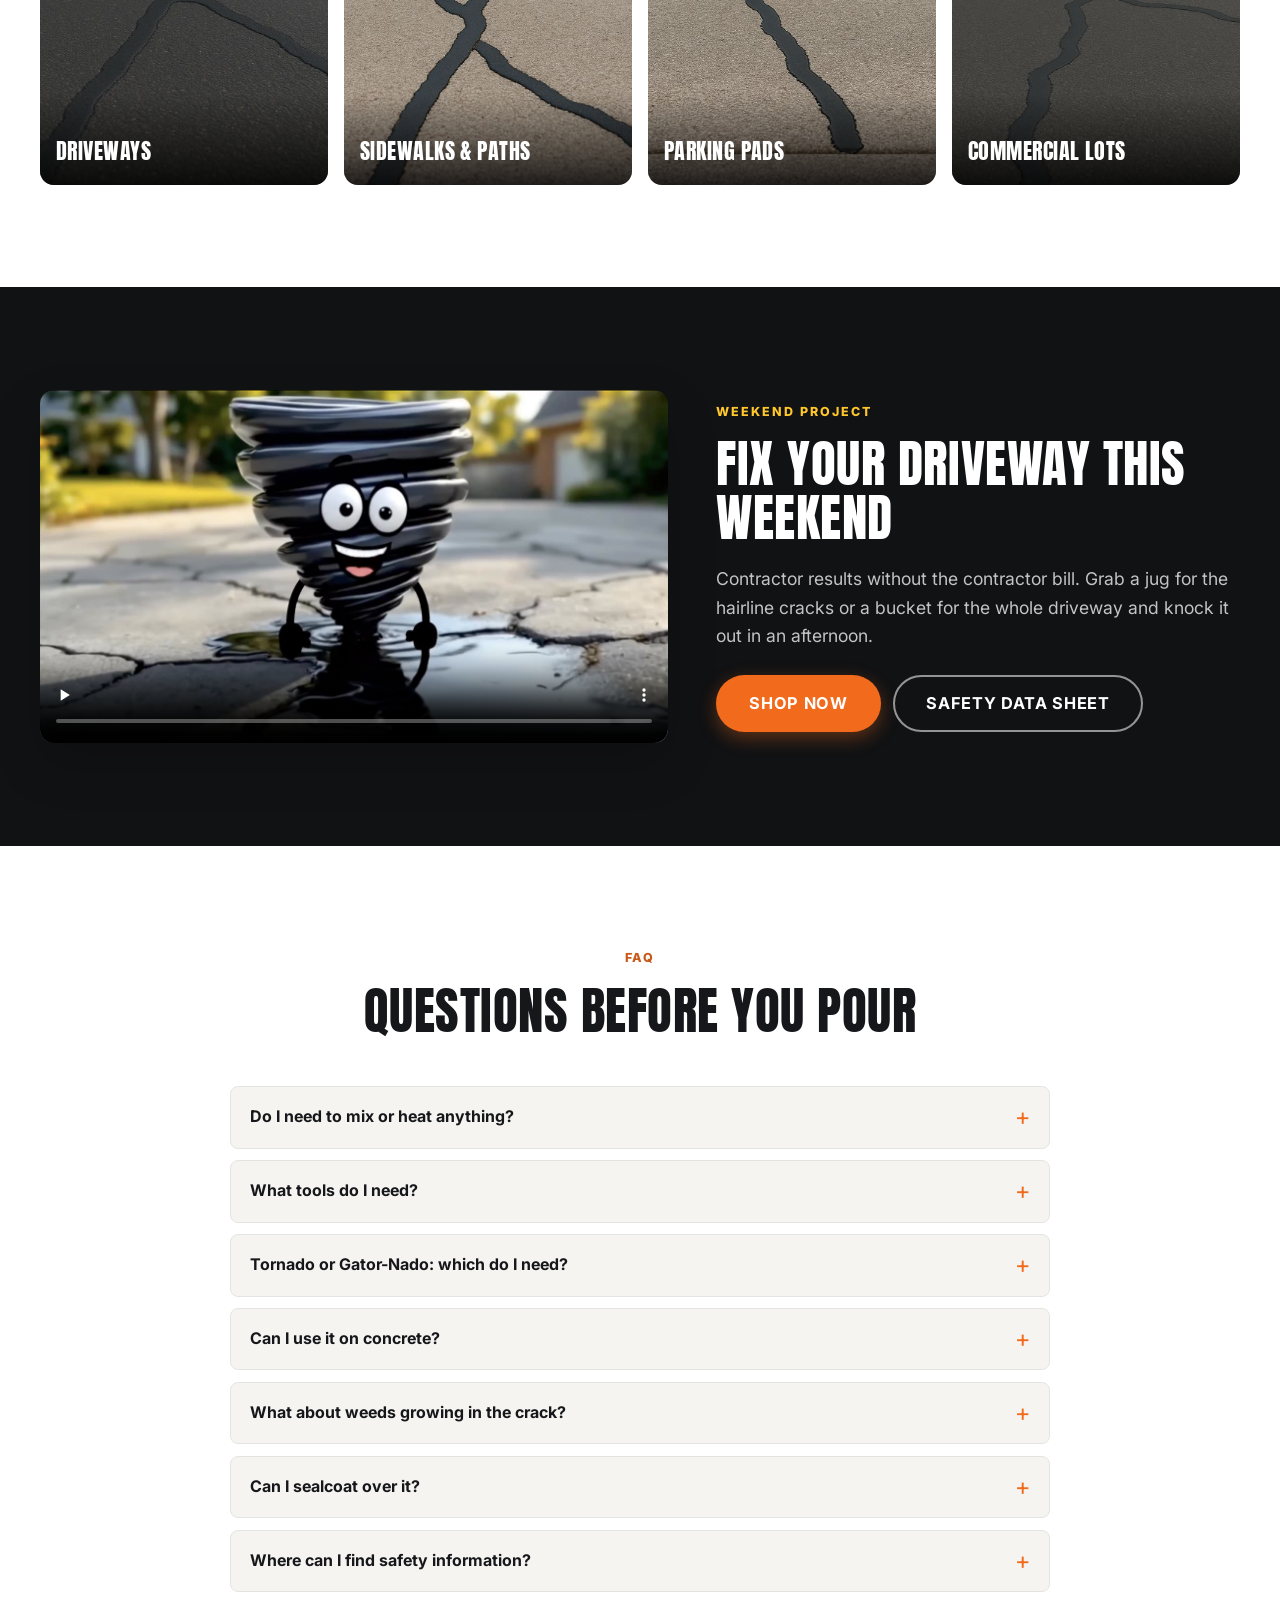
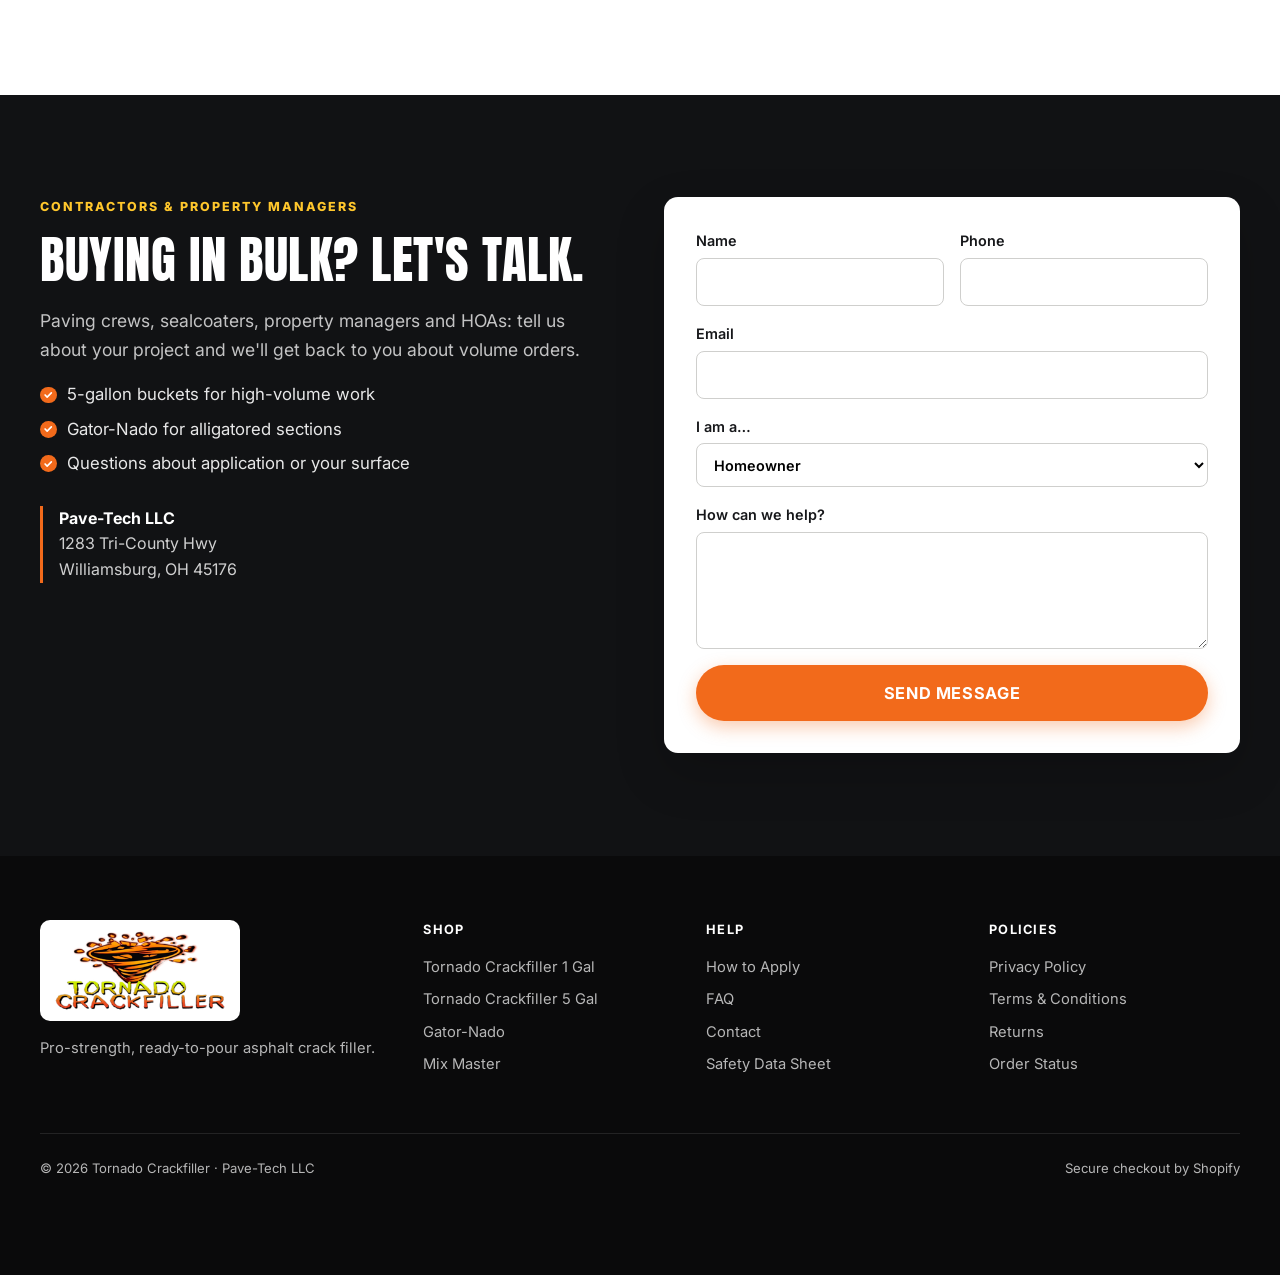
==== commit a0047d70: "Add files via upload" ====
--- a/index.html
+++ b/index.html
@@ -4,14 +4,24 @@
 <meta charset="UTF-8">
 <meta name="viewport" content="width=device-width, initial-scale=1">
 <title>Tornado Crackfiller | Pro-Strength Asphalt Crack Filler</title>
-<meta name="description" content="Tornado Crackfiller is a ready-to-use, rubberized asphalt crack sealant with a matte, asphalt-matching finish. Pour, level, done. 1-gallon jugs and 5-gallon contractor buckets.">
+<meta name="description" content="Ready-to-pour rubberized asphalt crack filler with a matte finish that blends in. Pour, level, done. 1-gallon jugs and 5-gallon contractor buckets.">
 <link rel="canonical" href="https://tornadocrackfiller.com/">
 <meta property="og:type" content="website">
 <meta property="og:title" content="Tornado Crackfiller — Seal Cracks Fast. Make Pavement Last.">
 <meta property="og:description" content="Pro-strength, ready-to-pour asphalt crack filler. Leveling tool included.">
+<meta property="og:url" content="https://tornadocrackfiller.com/">
+<meta property="og:site_name" content="Tornado Crackfiller">
 <meta property="og:image" content="https://tornadocrackfiller.com/assets/hero.jpg">
+<meta property="og:image:width" content="1280">
+<meta property="og:image:height" content="700">
+<meta property="og:image:alt" content="Tornado Crackfiller asphalt crack filler">
+<meta name="twitter:card" content="summary_large_image">
+<meta name="twitter:title" content="Tornado Crackfiller | Pro-Strength Asphalt Crack Filler">
+<meta name="twitter:description" content="Pro-strength, ready-to-pour asphalt crack filler. Leveling tool included.">
+<meta name="twitter:image" content="https://tornadocrackfiller.com/assets/hero.jpg">
 <meta name="theme-color" content="#111214">
-<link rel="icon" href="assets/logo.png">
+<link rel="icon" href="/assets/logo.png">
+<link rel="apple-touch-icon" href="/assets/logo.png">
 <link rel="preconnect" href="https://fonts.googleapis.com">
 <link rel="preconnect" href="https://fonts.gstatic.com" crossorigin>
 <link href="https://fonts.googleapis.com/css2?family=Anton&family=Inter:wght@400;500;600;700;800&display=swap" rel="stylesheet">
@@ -161,15 +171,15 @@
     <!-- Which product finder -->
     <div class="finder" role="tablist" aria-label="What are you fixing?">
       <button class="finder-tab" role="tab" aria-selected="false" data-filter="cracks">
-        <span class="tab-media"><img src="assets/crack-single.jpg" alt="A single long crack running through asphalt" loading="lazy"><span class="play-badge" aria-hidden="true"><svg viewBox="0 0 24 24"><path d="M8 5v14l11-7z"/></svg></span></span>
+        <span class="tab-media"><img width="800" height="1000" src="assets/crack-single.jpg" alt="A single long crack running through asphalt" loading="lazy"><span class="play-badge" aria-hidden="true"><svg viewBox="0 0 24 24"><path d="M8 5v14l11-7z"/></svg></span></span>
         <span><strong>Single cracks</strong><small><b class="tag-asphalt">Asphalt</b> Lines and seams</small><em class="watch">▶ Watch demo</em></span>
       </button>
       <button class="finder-tab" role="tab" aria-selected="false" data-filter="gator">
-        <span class="tab-media"><img src="assets/crack-alligator.jpg" alt="Alligator cracking: a web of connected cracks in asphalt" loading="lazy"><span class="play-badge" aria-hidden="true"><svg viewBox="0 0 24 24"><path d="M8 5v14l11-7z"/></svg></span></span>
+        <span class="tab-media"><img width="800" height="1000" src="assets/crack-alligator.jpg" alt="Alligator cracking: a web of connected cracks in asphalt" loading="lazy"><span class="play-badge" aria-hidden="true"><svg viewBox="0 0 24 24"><path d="M8 5v14l11-7z"/></svg></span></span>
         <span><strong>Alligator cracking</strong><small><b class="tag-asphalt">Asphalt</b> Webbed, broken-up areas</small><em class="watch">▶ Watch demo</em></span>
       </button>
       <button class="finder-tab" role="tab" aria-selected="false" data-filter="concrete">
-        <span class="tab-media"><img src="assets/mixmaster-contents.jpg" alt="Mix Master two-part concrete repair kit" loading="lazy"><span class="play-badge" aria-hidden="true"><svg viewBox="0 0 24 24"><path d="M8 5v14l11-7z"/></svg></span></span>
+        <span class="tab-media"><img width="700" height="1050" src="assets/mixmaster-contents.jpg" alt="Mix Master two-part concrete repair kit" loading="lazy"><span class="play-badge" aria-hidden="true"><svg viewBox="0 0 24 24"><path d="M8 5v14l11-7z"/></svg></span></span>
         <span><strong>Damaged concrete</strong><small><b class="tag-concrete">Concrete</b> Patching and resurfacing</small><em class="watch">▶ Watch demo</em></span>
       </button>
       <button class="finder-tab active" role="tab" aria-selected="true" data-filter="all">
@@ -188,7 +198,7 @@
       </div>
       <div class="demo-info">
         <p class="eyebrow dark" id="demo-eyebrow"></p>
-        <h3 id="demo-title"></h3>
+        <h3 id="demo-title">Tornado Crackfiller</h3>
         <p id="demo-text"></p>
         <ul class="ticks" id="demo-points"></ul>
         <div class="demo-actions">
@@ -217,12 +227,12 @@
       <article class="product-card" data-cat="cracks">
         <div class="badge-row"><span class="badge badge-hot">Buy 2, Get 1 Free</span><span class="badge">Best for DIY</span></div>
         <div class="product-media" data-gallery>
-          <img src="assets/product-1gal.jpg" alt="Tornado Crackfiller 1-gallon jug" class="main-img" loading="lazy">
+          <img width="600" height="600" src="assets/product-1gal.jpg" alt="Tornado Crackfiller 1-gallon jug" class="main-img" loading="lazy">
           <div class="thumbs">
-            <button class="active" data-src="assets/product-1gal.jpg" aria-label="Show jug"><img src="assets/product-1gal.jpg" alt=""></button>
-            <button data-src="assets/product-1gal-nozzle.jpg" aria-label="Show precision nozzle"><img src="assets/product-1gal-nozzle.jpg" alt=""></button>
-            <button data-src="assets/product-1gal-label.jpg" aria-label="Show label"><img src="assets/product-1gal-label.jpg" alt=""></button>
-            <button class="video-thumb" data-video="assets/video-tornado.mp4" data-poster="assets/video-tornado-poster.jpg" aria-label="Play Tornado Crackfiller video"><img src="assets/video-tornado-poster.jpg" alt="" onerror="this.onerror=null;this.src='https://cdn.shopify.com/s/files/1/0969/1748/7902/files/preview_images/015c2a9b730d40c2ae55c21b761686cc.thumbnail.0000000000_600x.jpg'"><span class="mini-play" aria-hidden="true"><svg viewBox="0 0 24 24"><path d="M8 5v14l11-7z"/></svg></span></button>
+            <button class="active" data-src="assets/product-1gal.jpg" aria-label="Show jug"><img loading="lazy" width="600" height="600" src="assets/product-1gal.jpg" alt="Tornado Crackfiller 1-gallon jug"></button>
+            <button data-src="assets/product-1gal-nozzle.jpg" aria-label="Show precision nozzle"><img loading="lazy" width="600" height="600" src="assets/product-1gal-nozzle.jpg" alt="Precision pour nozzle on the 1-gallon jug"></button>
+            <button data-src="assets/product-1gal-label.jpg" aria-label="Show label"><img loading="lazy" width="600" height="600" src="assets/product-1gal-label.jpg" alt="Tornado Crackfiller 1-gallon label and directions"></button>
+            <button class="video-thumb" data-video="assets/video-tornado.mp4" data-poster="assets/video-tornado-poster.jpg" aria-label="Play Tornado Crackfiller video"><img loading="lazy" width="576" height="720" src="assets/video-tornado-poster.jpg" alt="Tornado Crackfiller video thumbnail" onerror="this.onerror=null;this.src='https://cdn.shopify.com/s/files/1/0969/1748/7902/files/preview_images/015c2a9b730d40c2ae55c21b761686cc.thumbnail.0000000000_600x.jpg'"><span class="mini-play" aria-hidden="true"><svg viewBox="0 0 24 24"><path d="M8 5v14l11-7z"/></svg></span></button>
           </div>
         </div>
         <div class="product-body">
@@ -240,7 +250,7 @@
                 <button class="btn btn-primary btn-block" onclick="addToCart(event)">Add to Cart · <shopify-money query="product.selectedOrFirstAvailableVariant.price"></shopify-money></button>
               </template>
             </shopify-context>
-            <a class="btn btn-primary btn-block fallback-buy" data-handle="tornado-crack-filler-acrylic-pavement-crack-sealant-1-gallon" href="#">Add to Cart — $69.99</a>
+            <a class="btn btn-primary btn-block fallback-buy" data-handle="tornado-crack-filler-acrylic-pavement-crack-sealant-1-gallon" href="https://tornadocrackfiller.myshopify.com/products/tornado-crack-filler-acrylic-pavement-crack-sealant-1-gallon">Add to Cart — $69.99</a>
           </div>
         </div>
       </article>
@@ -249,12 +259,12 @@
       <article class="product-card featured" data-cat="cracks">
         <div class="badge-row"><span class="badge badge-hot">Best Value</span><span class="badge">Contractor size</span></div>
         <div class="product-media" data-gallery>
-          <img src="assets/product-5gal.jpg" alt="Tornado Crackfiller 5-gallon bucket" class="main-img" loading="lazy">
+          <img width="600" height="600" src="assets/product-5gal.jpg" alt="Tornado Crackfiller 5-gallon bucket" class="main-img" loading="lazy">
           <div class="thumbs">
-            <button class="active" data-src="assets/product-5gal.jpg" aria-label="Show bucket"><img src="assets/product-5gal.jpg" alt=""></button>
-            <button data-src="assets/product-5gal-garage.jpg" aria-label="Show bucket in garage"><img src="assets/product-5gal-garage.jpg" alt=""></button>
-            <button data-src="assets/product-5gal-label.jpg" aria-label="Show label"><img src="assets/product-5gal-label.jpg" alt=""></button>
-            <button class="video-thumb" data-video="assets/video-tornado.mp4" data-poster="assets/video-tornado-poster.jpg" aria-label="Play Tornado Crackfiller video"><img src="assets/video-tornado-poster.jpg" alt="" onerror="this.onerror=null;this.src='https://cdn.shopify.com/s/files/1/0969/1748/7902/files/preview_images/015c2a9b730d40c2ae55c21b761686cc.thumbnail.0000000000_600x.jpg'"><span class="mini-play" aria-hidden="true"><svg viewBox="0 0 24 24"><path d="M8 5v14l11-7z"/></svg></span></button>
+            <button class="active" data-src="assets/product-5gal.jpg" aria-label="Show bucket"><img loading="lazy" width="600" height="600" src="assets/product-5gal.jpg" alt="Tornado Crackfiller 5-gallon bucket"></button>
+            <button data-src="assets/product-5gal-garage.jpg" aria-label="Show bucket in garage"><img loading="lazy" width="600" height="600" src="assets/product-5gal-garage.jpg" alt="Tornado Crackfiller 5-gallon bucket in a garage"></button>
+            <button data-src="assets/product-5gal-label.jpg" aria-label="Show label"><img loading="lazy" width="600" height="600" src="assets/product-5gal-label.jpg" alt="Tornado Crackfiller 5-gallon label and directions"></button>
+            <button class="video-thumb" data-video="assets/video-tornado.mp4" data-poster="assets/video-tornado-poster.jpg" aria-label="Play Tornado Crackfiller video"><img loading="lazy" width="576" height="720" src="assets/video-tornado-poster.jpg" alt="Tornado Crackfiller video thumbnail" onerror="this.onerror=null;this.src='https://cdn.shopify.com/s/files/1/0969/1748/7902/files/preview_images/015c2a9b730d40c2ae55c21b761686cc.thumbnail.0000000000_600x.jpg'"><span class="mini-play" aria-hidden="true"><svg viewBox="0 0 24 24"><path d="M8 5v14l11-7z"/></svg></span></button>
           </div>
         </div>
         <div class="product-body">
@@ -272,7 +282,7 @@
                 <button class="btn btn-primary btn-block" onclick="addToCart(event)">Add to Cart · <shopify-money query="product.selectedOrFirstAvailableVariant.price"></shopify-money></button>
               </template>
             </shopify-context>
-            <a class="btn btn-primary btn-block fallback-buy" data-handle="tornado-crack-filler-professional-acrylic-pavement-crack-sealant-5-gallon-bucket" href="#">Add to Cart — $159.99</a>
+            <a class="btn btn-primary btn-block fallback-buy" data-handle="tornado-crack-filler-professional-acrylic-pavement-crack-sealant-5-gallon-bucket" href="https://tornadocrackfiller.myshopify.com/products/tornado-crack-filler-professional-acrylic-pavement-crack-sealant-5-gallon-bucket">Add to Cart — $159.99</a>
           </div>
         </div>
       </article>
@@ -281,12 +291,12 @@
       <article class="product-card" data-cat="gator">
         <div class="badge-row"><span class="badge badge-gator">Alligator cracks</span><span class="badge">Trowel grade</span></div>
         <div class="product-media" data-gallery>
-          <img src="assets/product-gatornado.jpg" alt="Gator-Nado Crackfiller 4.75-gallon bucket" class="main-img" loading="lazy">
+          <img width="600" height="600" src="assets/product-gatornado.jpg" alt="Gator-Nado Crackfiller 4.75-gallon bucket" class="main-img" loading="lazy">
           <div class="thumbs">
-            <button class="active" data-src="assets/product-gatornado.jpg" aria-label="Show bucket"><img src="assets/product-gatornado.jpg" alt=""></button>
-            <button data-src="assets/gatornado-before-after.jpg" aria-label="Show before and after"><img src="assets/gatornado-before-after.jpg" alt=""></button>
-            <button data-src="assets/product-gatornado-label.jpg" aria-label="Show label"><img src="assets/product-gatornado-label.jpg" alt=""></button>
-            <button class="video-thumb" data-video="assets/video-gator.mp4" data-poster="assets/video-gator-poster.jpg" aria-label="Play Gator-Nado video"><img src="assets/video-gator-poster.jpg" alt="" onerror="this.onerror=null;this.src='https://cdn.shopify.com/s/files/1/0969/1748/7902/files/preview_images/f074229df8a34b56b4361a95027b4755.thumbnail.0000000000_600x.jpg'"><span class="mini-play" aria-hidden="true"><svg viewBox="0 0 24 24"><path d="M8 5v14l11-7z"/></svg></span></button>
+            <button class="active" data-src="assets/product-gatornado.jpg" aria-label="Show bucket"><img loading="lazy" width="600" height="600" src="assets/product-gatornado.jpg" alt="Gator-Nado Crackfiller 4.75-gallon bucket"></button>
+            <button data-src="assets/gatornado-before-after.jpg" aria-label="Show before and after"><img loading="lazy" width="600" height="600" src="assets/gatornado-before-after.jpg" alt="Alligator cracking before and after Gator-Nado"></button>
+            <button data-src="assets/product-gatornado-label.jpg" aria-label="Show label"><img loading="lazy" width="600" height="600" src="assets/product-gatornado-label.jpg" alt="Gator-Nado Crackfiller label and directions"></button>
+            <button class="video-thumb" data-video="assets/video-gator.mp4" data-poster="assets/video-gator-poster.jpg" aria-label="Play Gator-Nado video"><img loading="lazy" width="576" height="720" src="assets/video-gator-poster.jpg" alt="Gator-Nado Crackfiller video thumbnail" onerror="this.onerror=null;this.src='https://cdn.shopify.com/s/files/1/0969/1748/7902/files/preview_images/f074229df8a34b56b4361a95027b4755.thumbnail.0000000000_600x.jpg'"><span class="mini-play" aria-hidden="true"><svg viewBox="0 0 24 24"><path d="M8 5v14l11-7z"/></svg></span></button>
           </div>
         </div>
         <div class="product-body">
@@ -304,7 +314,7 @@
                 <button class="btn btn-primary btn-block" onclick="addToCart(event)">Add to Cart · <shopify-money query="product.selectedOrFirstAvailableVariant.price"></shopify-money></button>
               </template>
             </shopify-context>
-            <a class="btn btn-primary btn-block fallback-buy" data-handle="gator-nado-crack-filler-5-gallon-bucket" href="#">Add to Cart — $259.00</a>
+            <a class="btn btn-primary btn-block fallback-buy" data-handle="gator-nado-crack-filler-5-gallon-bucket" href="https://tornadocrackfiller.myshopify.com/products/gator-nado-crack-filler-5-gallon-bucket">Add to Cart — $259.00</a>
           </div>
         </div>
       </article>
@@ -327,11 +337,11 @@
       <article class="product-card" data-cat="concrete">
         <div class="badge-row"><span class="badge badge-new">New</span><span class="badge">For concrete</span></div>
         <div class="product-media" data-gallery>
-          <img src="assets/product-mixmaster.jpg" alt="Mix Master concrete repair mortar bucket" class="main-img" loading="lazy">
+          <img width="800" height="800" src="assets/product-mixmaster.jpg" alt="Mix Master concrete repair mortar bucket" class="main-img" loading="lazy">
           <div class="thumbs">
-            <button class="active" data-src="assets/product-mixmaster.jpg" aria-label="Show bucket"><img src="assets/product-mixmaster.jpg" alt=""></button>
-            <button data-src="assets/mixmaster-contents.jpg" aria-label="Show kit contents"><img src="assets/mixmaster-contents.jpg" alt=""></button>
-            <button class="video-thumb" data-video="assets/video-mix.mp4" data-poster="assets/video-mix-poster.jpg" aria-label="Play Mix Master video"><img src="assets/video-mix-poster.jpg" alt="" onerror="this.onerror=null;this.src='https://cdn.shopify.com/s/files/1/0969/1748/7902/files/preview_images/83ae9a4d4f794f48a378e43c00b5ab76.thumbnail.0000000000_600x.jpg'"><span class="mini-play" aria-hidden="true"><svg viewBox="0 0 24 24"><path d="M8 5v14l11-7z"/></svg></span></button>
+            <button class="active" data-src="assets/product-mixmaster.jpg" aria-label="Show bucket"><img loading="lazy" width="800" height="800" src="assets/product-mixmaster.jpg" alt="Mix Master concrete repair mortar bucket"></button>
+            <button data-src="assets/mixmaster-contents.jpg" aria-label="Show kit contents"><img loading="lazy" width="700" height="1050" src="assets/mixmaster-contents.jpg" alt="Mix Master two-part concrete repair kit contents"></button>
+            <button class="video-thumb" data-video="assets/video-mix.mp4" data-poster="assets/video-mix-poster.jpg" aria-label="Play Mix Master video"><img loading="lazy" width="576" height="720" src="assets/video-mix-poster.jpg" alt="Mix Master concrete repair video thumbnail" onerror="this.onerror=null;this.src='https://cdn.shopify.com/s/files/1/0969/1748/7902/files/preview_images/83ae9a4d4f794f48a378e43c00b5ab76.thumbnail.0000000000_600x.jpg'"><span class="mini-play" aria-hidden="true"><svg viewBox="0 0 24 24"><path d="M8 5v14l11-7z"/></svg></span></button>
           </div>
         </div>
         <div class="product-body">
@@ -350,7 +360,7 @@
                 <button class="btn btn-primary btn-block" onclick="addToCart(event)">Add to Cart · <shopify-money query="product.selectedOrFirstAvailableVariant.price"></shopify-money></button>
               </template>
             </shopify-context>
-            <a class="btn btn-primary btn-block fallback-buy" data-handle="mix-master-concrete-repair-mortar" href="#">Choose Size</a>
+            <a class="btn btn-primary btn-block fallback-buy" data-handle="mix-master-concrete-repair-mortar" href="https://tornadocrackfiller.myshopify.com/products/mix-master-concrete-repair-mortar">Choose Size</a>
           </div>
         </div>
       </article>
@@ -421,8 +431,8 @@
       <p class="hint">Drag the slider to compare.</p>
     </div>
     <div class="ba-slider" style="--pos:50%">
-      <img src="assets/after-01.jpg" alt="Crack filled with Tornado Crackfiller, flush and matte" class="ba-after">
-      <img src="assets/before-01.jpg" alt="Open crack in asphalt before filling" class="ba-before">
+      <img loading="lazy" width="1400" height="933" src="assets/after-01.jpg" alt="Crack filled with Tornado Crackfiller, flush and matte" class="ba-after">
+      <img loading="lazy" width="1400" height="933" src="assets/before-01.jpg" alt="Open crack in asphalt before filling" class="ba-before">
       <span class="ba-label ba-label-before">Before</span>
       <span class="ba-label ba-label-after">After</span>
       <div class="ba-handle" aria-hidden="true"><span></span></div>
@@ -441,7 +451,7 @@
     <div class="table-wrap">
       <table class="compare-table">
         <thead>
-          <tr><th scope="col"><span class="sr-only">Feature</span></th><th scope="col" class="us"><img src="assets/logo-trim.png" alt="Tornado Crackfiller" width="120"></th><th scope="col">Typical fillers</th></tr>
+          <tr><th scope="col"><span class="sr-only">Feature</span></th><th scope="col" class="us"><img loading="lazy" src="assets/logo-trim.png" alt="Tornado Crackfiller" width="120" height="57"></th><th scope="col">Typical fillers</th></tr>
         </thead>
         <tbody>
           <tr><th scope="row">Self-leveling</th><td class="us"><span class="yes">✓</span></td><td><span class="no">✕</span></td></tr>
@@ -481,10 +491,10 @@
       <h2>From the driveway to the parking lot</h2>
     </div>
     <div class="use-grid">
-      <figure><img src="assets/use-driveway.jpg" alt="Driveway cracks filled with Tornado Crackfiller" ><figcaption>Driveways</figcaption></figure>
-      <figure><img src="assets/use-sidewalk.jpg" alt="Sidewalk cracks filled" ><figcaption>Sidewalks &amp; paths</figcaption></figure>
-      <figure><img src="assets/use-parking-pad.jpg" alt="Parking pad cracks filled" ><figcaption>Parking pads</figcaption></figure>
-      <figure><img src="assets/use-commercial-lot.jpg" alt="Commercial parking lot cracks filled" ><figcaption>Commercial lots</figcaption></figure>
+      <figure><img loading="lazy" width="900" height="600" src="assets/use-driveway.jpg" alt="Driveway cracks filled with Tornado Crackfiller" ><figcaption>Driveways</figcaption></figure>
+      <figure><img loading="lazy" width="900" height="600" src="assets/use-sidewalk.jpg" alt="Sidewalk cracks filled" ><figcaption>Sidewalks &amp; paths</figcaption></figure>
+      <figure><img loading="lazy" width="900" height="600" src="assets/use-parking-pad.jpg" alt="Parking pad cracks filled" ><figcaption>Parking pads</figcaption></figure>
+      <figure><img loading="lazy" width="900" height="600" src="assets/use-commercial-lot.jpg" alt="Commercial parking lot cracks filled" ><figcaption>Commercial lots</figcaption></figure>
     </div>
   </div>
 </section>
@@ -503,7 +513,7 @@
       <p class="lead">Contractor results without the contractor bill. Grab a jug for the hairline cracks or a bucket for the whole driveway and knock it out in an afternoon.</p>
       <div class="promo-ctas">
         <a href="#shop" class="btn btn-primary btn-lg">Shop Now</a>
-        <a href="sds.html" class="btn btn-ghost btn-lg">Safety Data Sheet</a>
+        <a href="/sds" class="btn btn-ghost btn-lg">Safety Data Sheet</a>
       </div>
     </div>
   </div>
@@ -543,7 +553,7 @@
       </details>
       <details>
         <summary>Where can I find safety information?</summary>
-        <p>The full <a href="sds.html">Safety Data Sheet</a> is available anytime, with a downloadable PDF.</p>
+        <p>The full <a href="/sds">Safety Data Sheet</a> is available anytime, with a downloadable PDF.</p>
       </details>
     </div>
   </div>
@@ -595,7 +605,7 @@
 <footer class="site-footer">
   <div class="container footer-grid">
     <div>
-      <img src="assets/logo-trim.png" alt="Tornado Crackfiller" class="footer-logo" width="200">
+      <img loading="lazy" src="assets/logo-trim.png" alt="Tornado Crackfiller" class="footer-logo" width="200" height="94">
       <p>Pro-strength, ready-to-pour asphalt crack filler.</p>
     </div>
     <div>
@@ -610,14 +620,14 @@
       <a href="#how-it-works">How to Apply</a>
       <a href="#faq">FAQ</a>
       <a href="#contractors">Contact</a>
-      <a href="sds.html">Safety Data Sheet</a>
+      <a href="/sds">Safety Data Sheet</a>
     </div>
     <div>
       <h4>Policies</h4>
-      <a href="privacy.html">Privacy Policy</a>
-      <a href="terms.html">Terms &amp; Conditions</a>
-      <a class="shop-link" data-path="/policies/refund-policy" href="#">Returns</a>
-      <a class="shop-link" data-path="/account" href="#">Order Status</a>
+      <a href="/privacy">Privacy Policy</a>
+      <a href="/terms">Terms &amp; Conditions</a>
+      <a class="shop-link" data-path="/policies/refund-policy" href="https://tornadocrackfiller.myshopify.com/policies/refund-policy">Returns</a>
+      <a class="shop-link" data-path="/account" href="https://tornadocrackfiller.myshopify.com/account">Order Status</a>
     </div>
   </div>
   <div class="container footer-bottom">
@@ -628,7 +638,7 @@
 
 <!-- MOBILE STICKY BUY BAR -->
 <div class="sticky-buy" aria-hidden="true">
-  <img src="assets/product-1gal.jpg" alt="">
+  <img loading="lazy" width="600" height="600" src="assets/product-1gal.jpg" alt="">
   <div><strong>Tornado Crackfiller</strong><span>From $69.99</span></div>
   <a href="#shop" class="btn btn-primary btn-sm" tabindex="-1">Shop</a>
 </div>
--- a/style.css
+++ b/style.css
@@ -24,7 +24,7 @@
 *, *::before, *::after { box-sizing: border-box; }
 html { scroll-behavior: smooth; scroll-padding-top: calc(var(--header-h) + 12px); }
 body { margin: 0; font-family: var(--body); color: var(--ink); background: var(--paper); line-height: 1.6; -webkit-font-smoothing: antialiased; }
-img, video { max-width: 100%; display: block; }
+img, video { max-width: 100%; height: auto; display: block; }
 a { color: inherit; }
 h1, h2, h3 { font-family: var(--display); font-weight: 400; letter-spacing: .01em; line-height: 1.05; margin: 0 0 .4em; text-transform: uppercase; }
 h2 { font-size: clamp(2rem, 4.2vw, 3.2rem); }
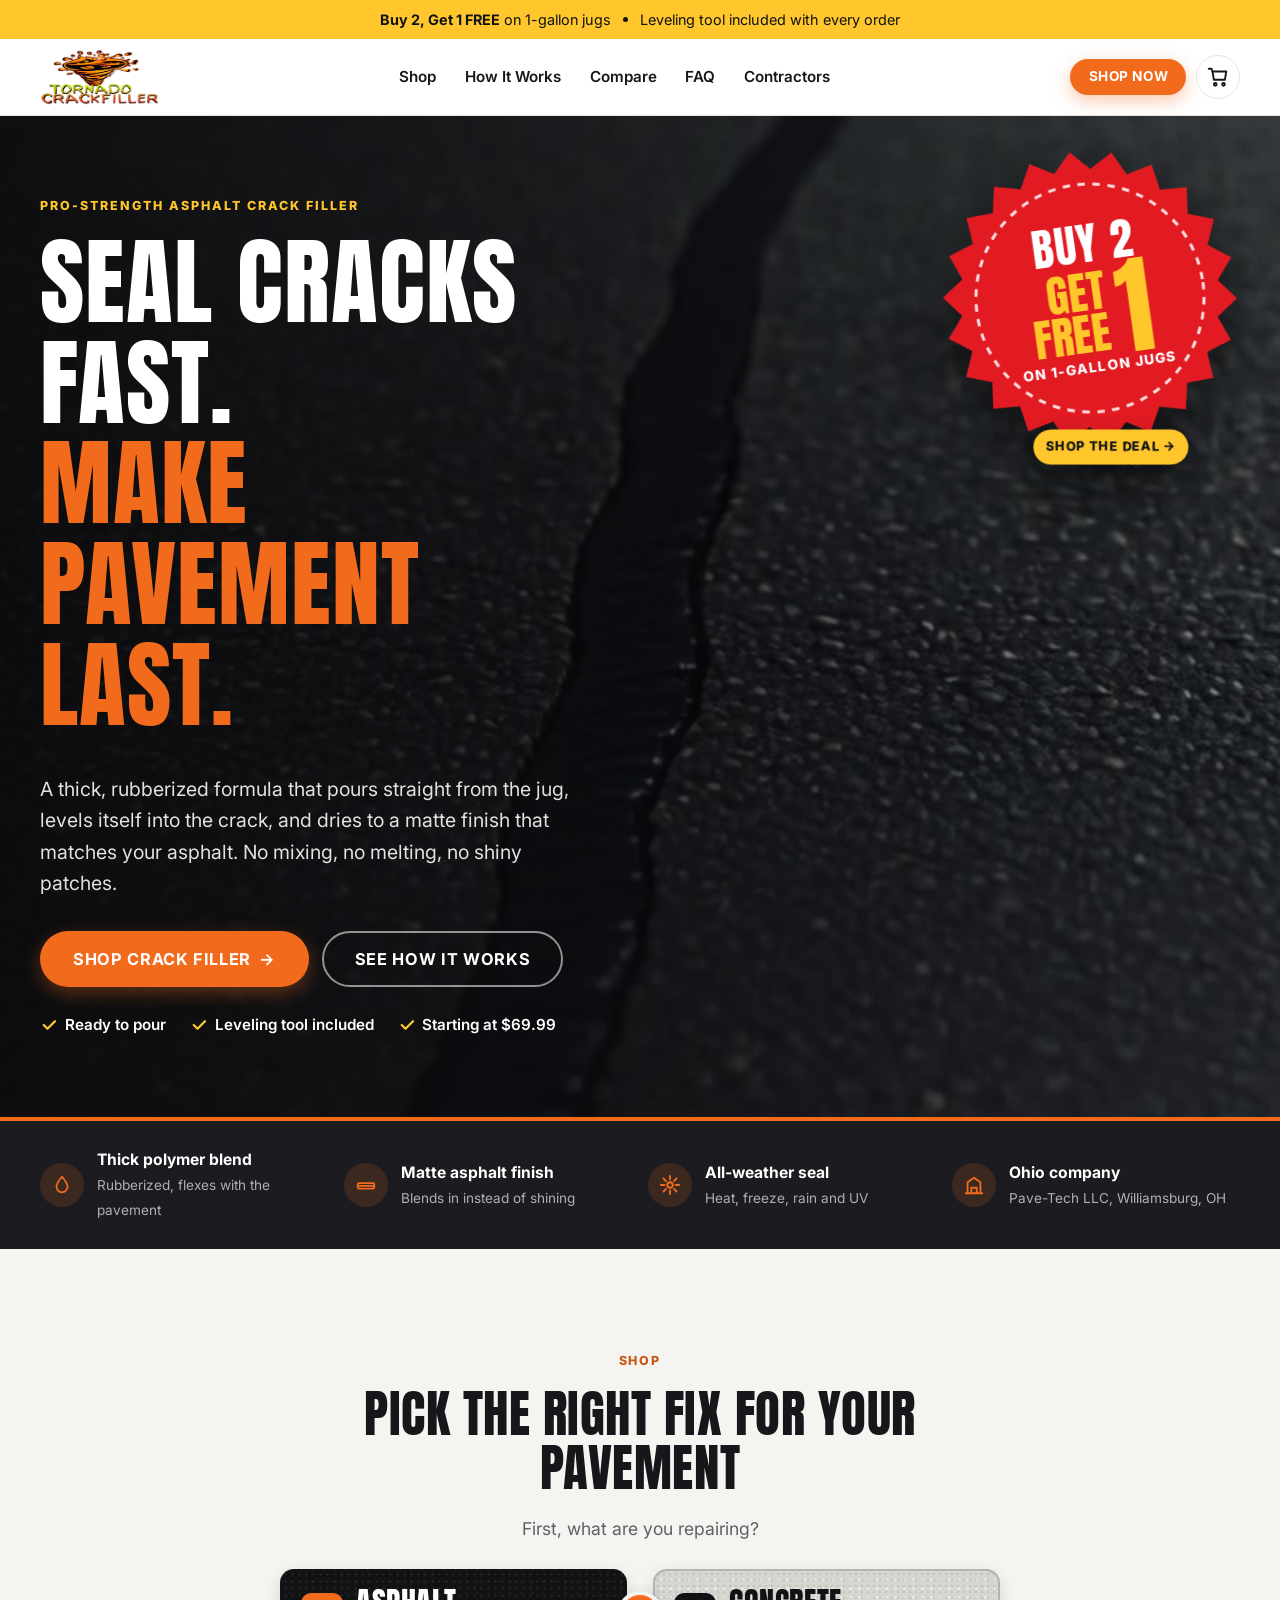
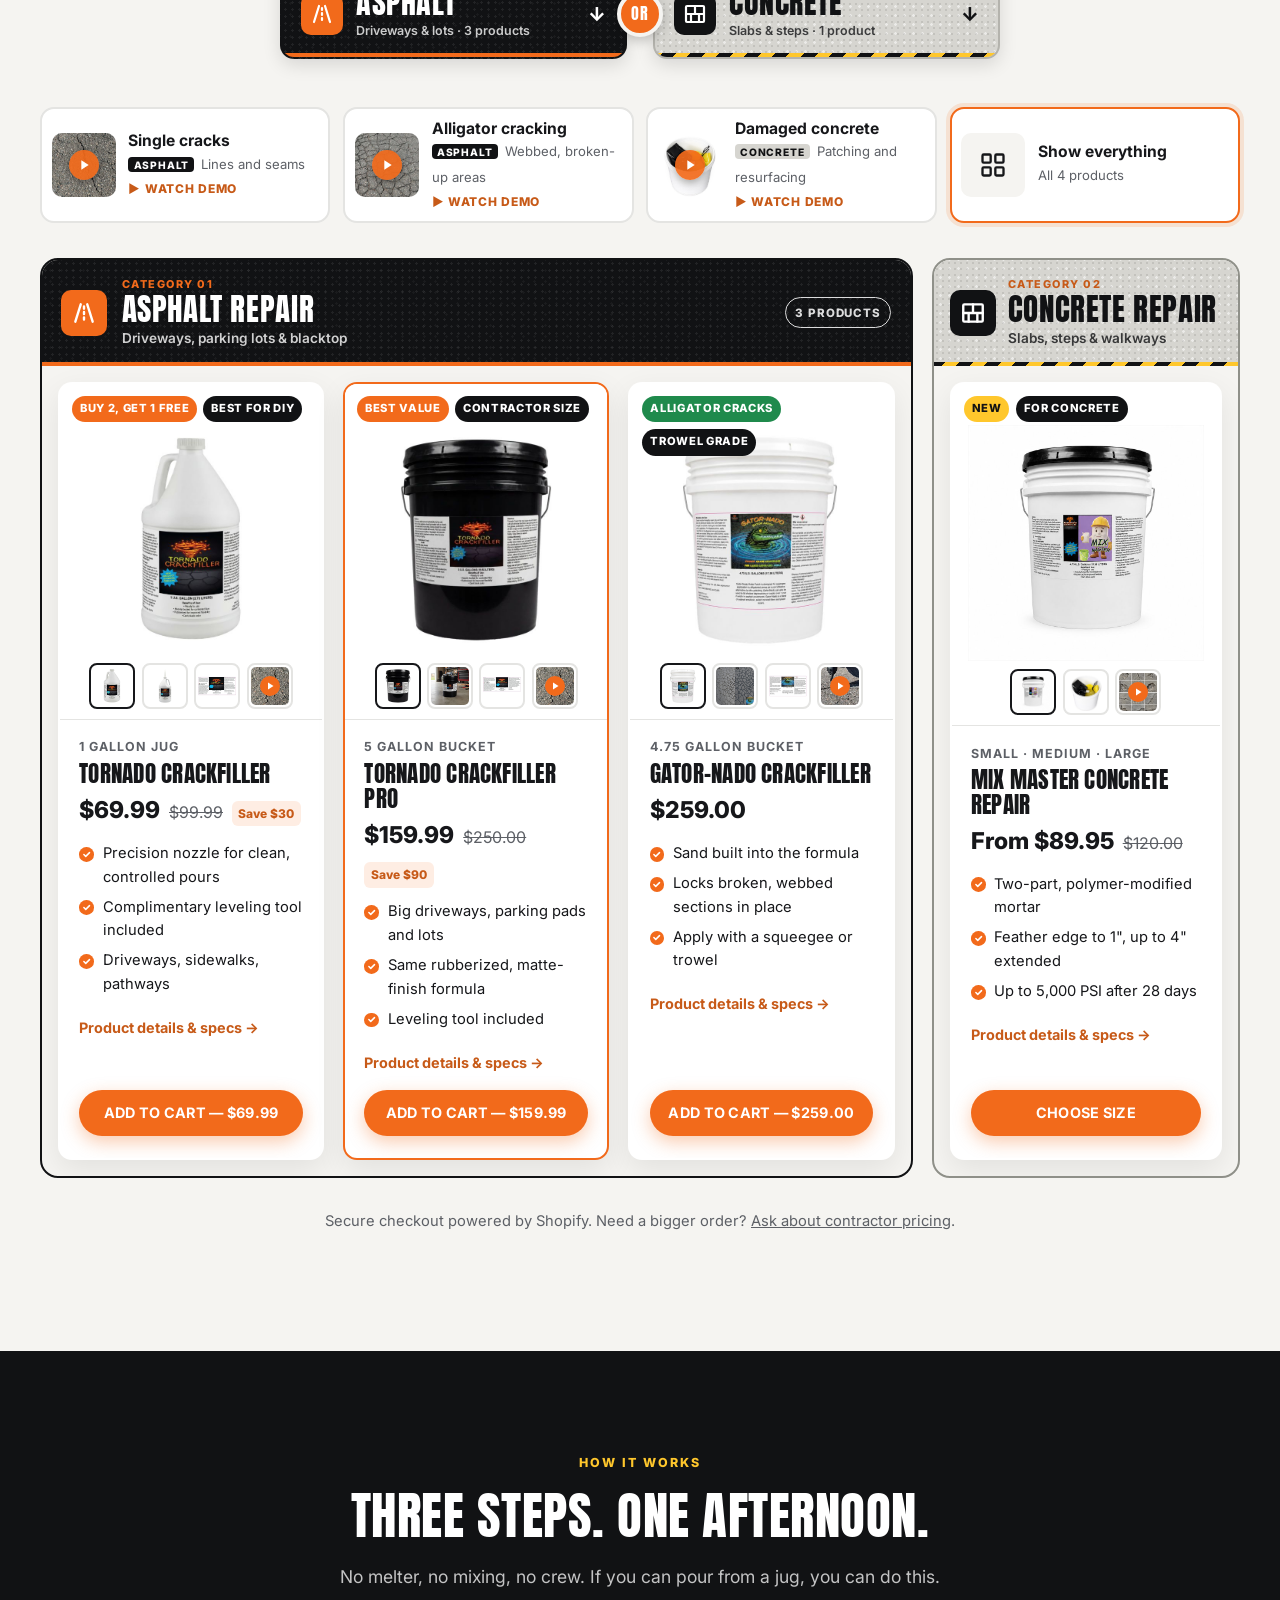
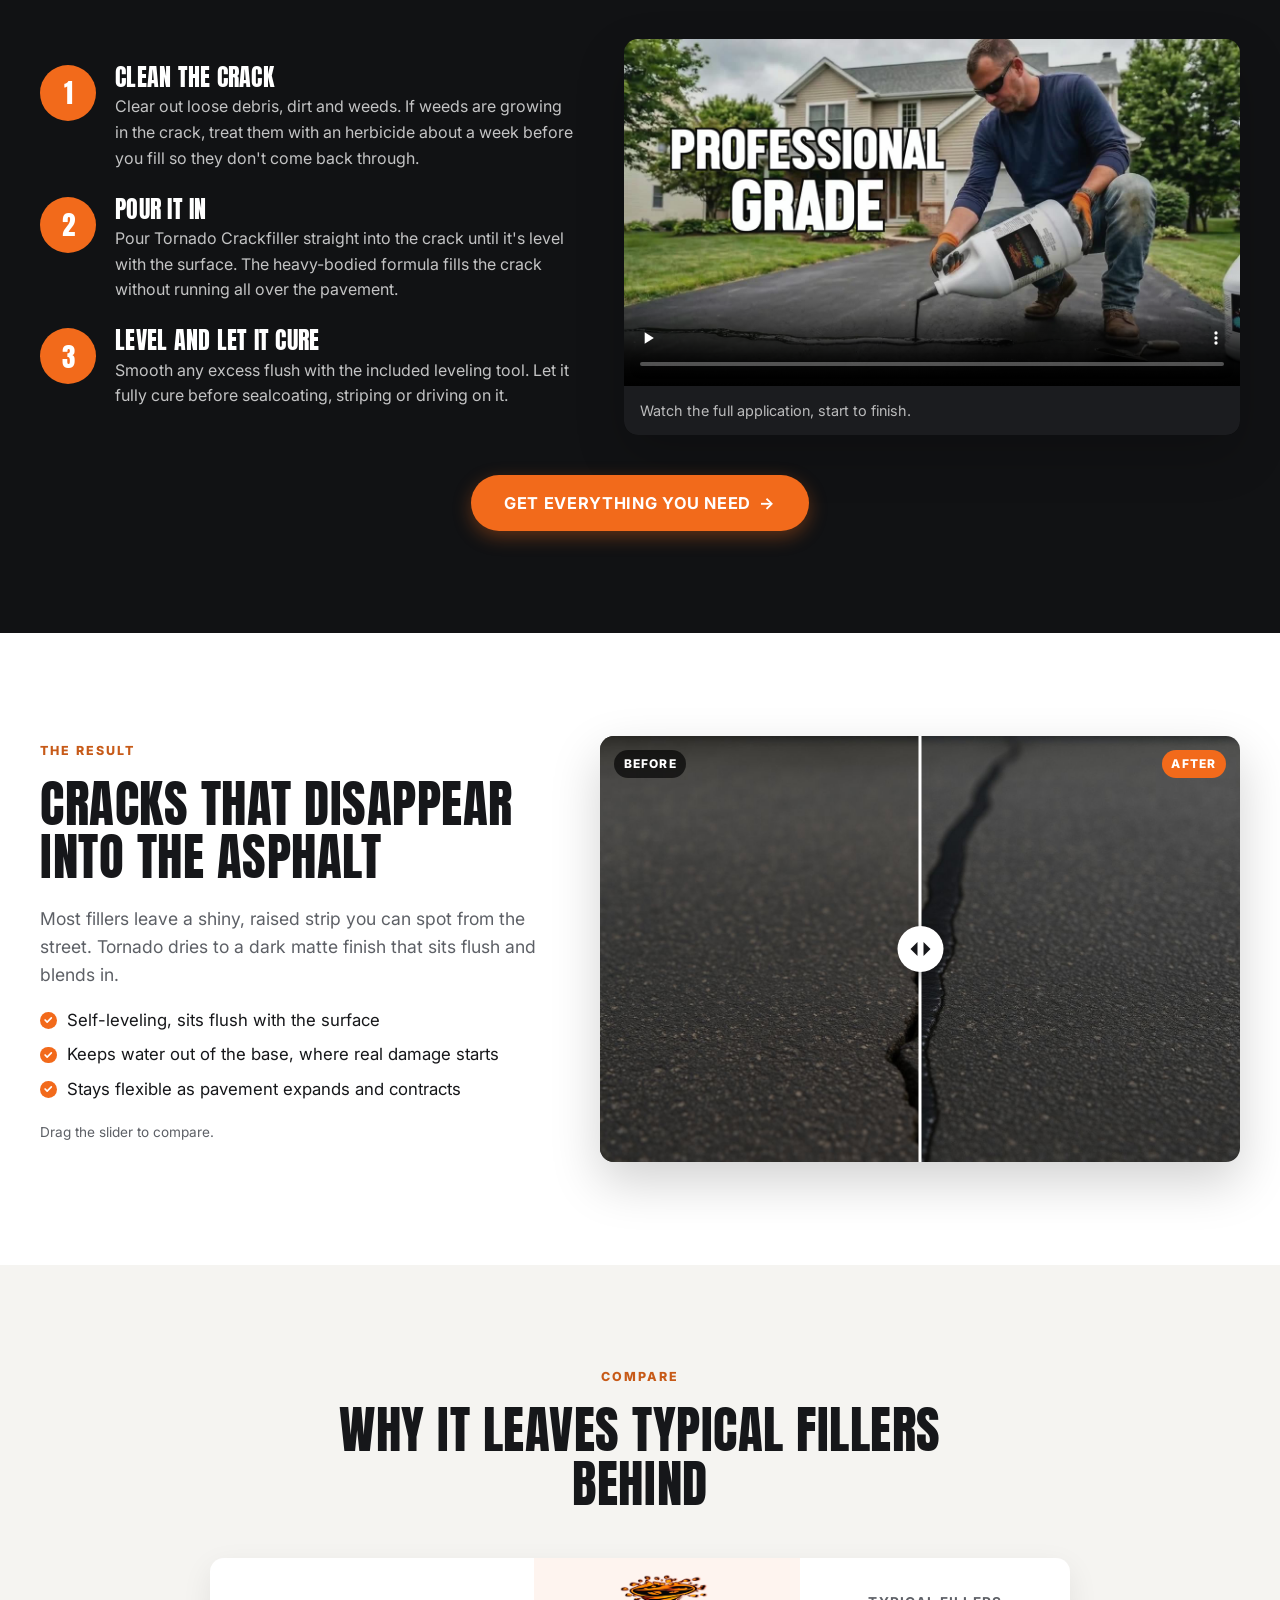
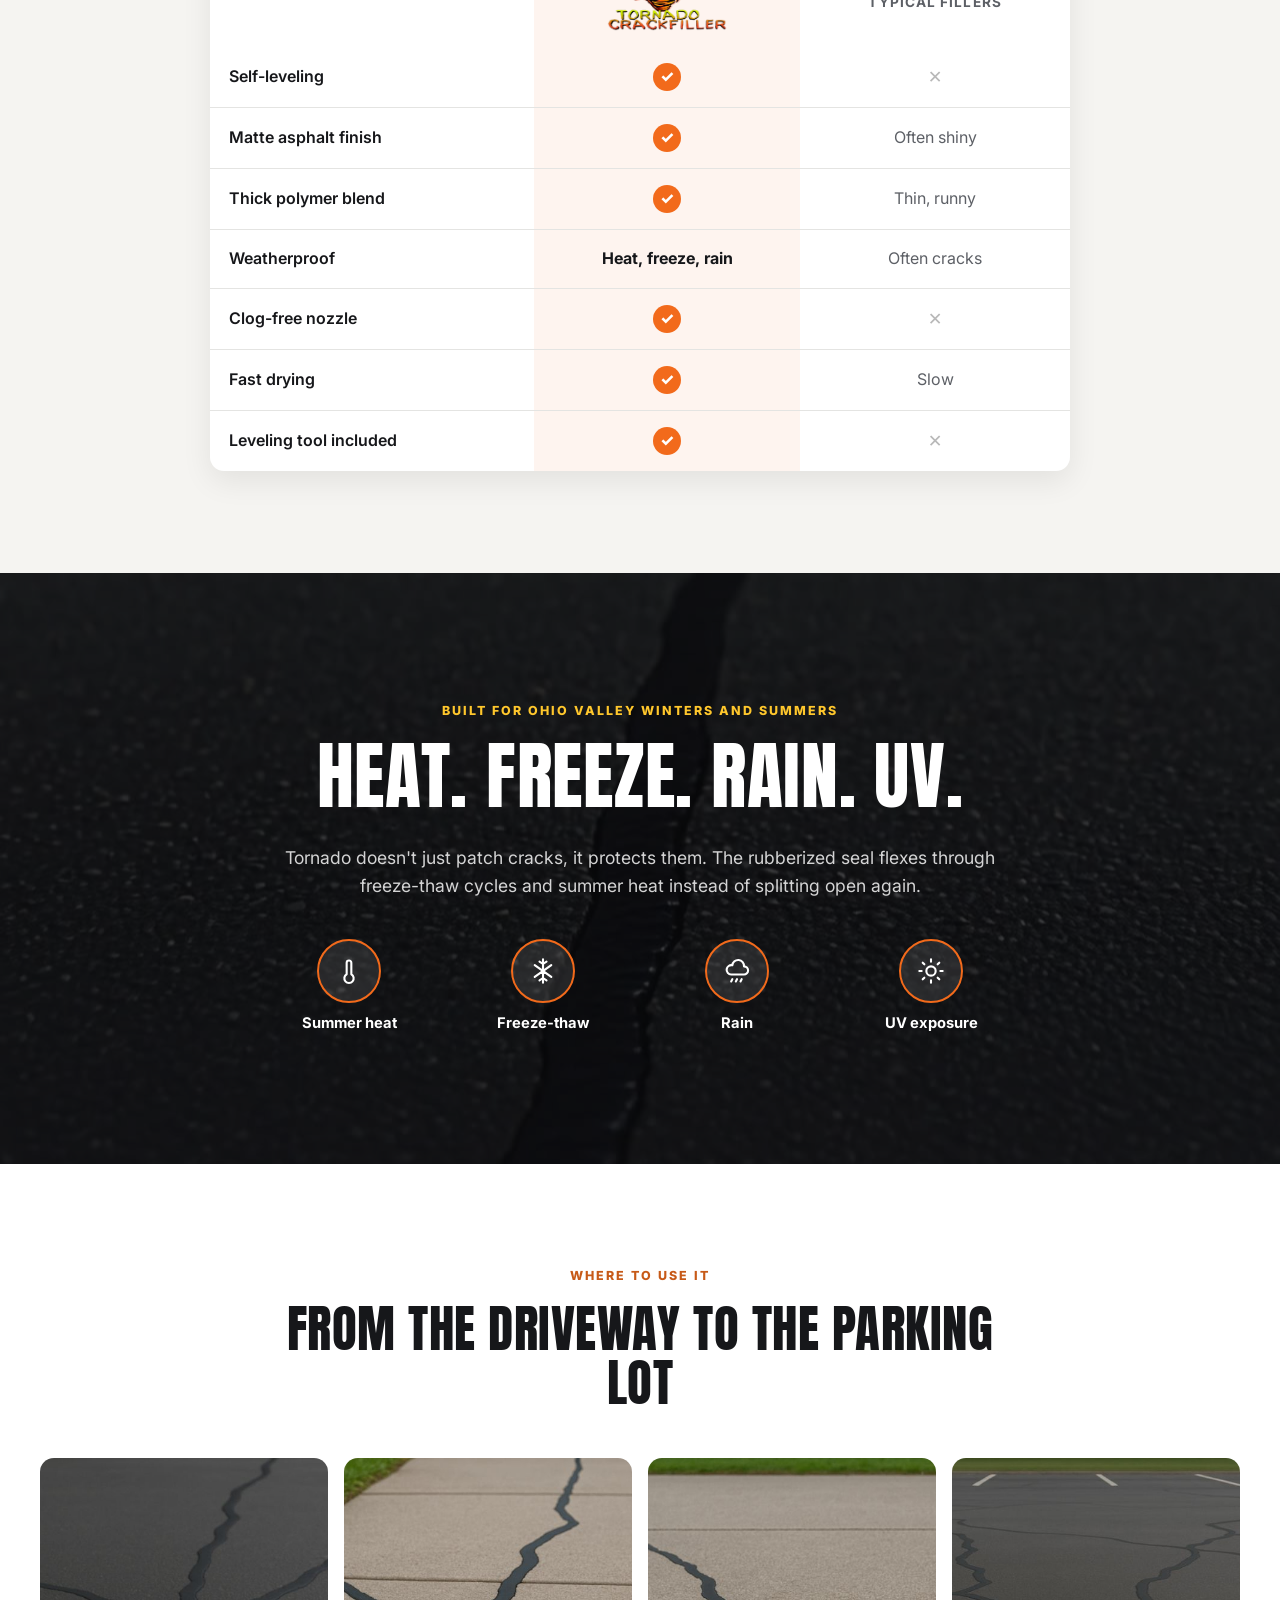
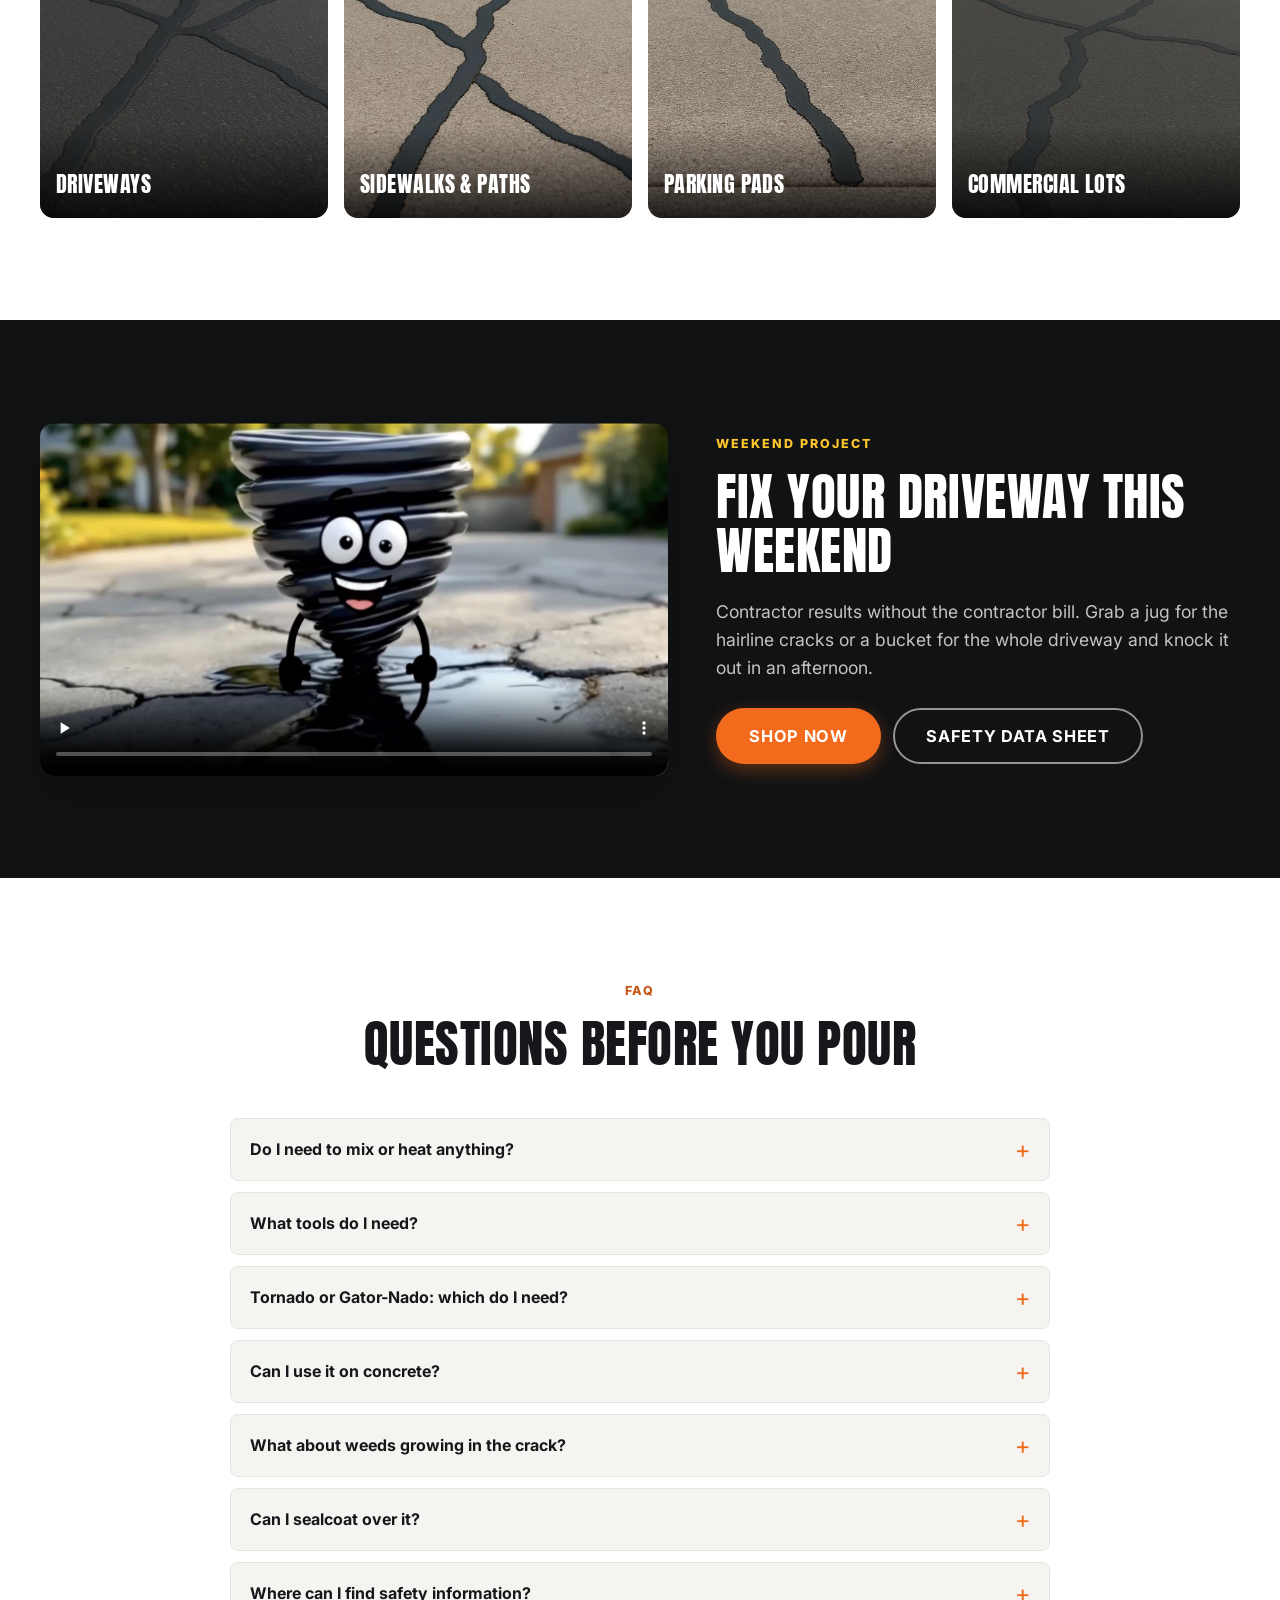
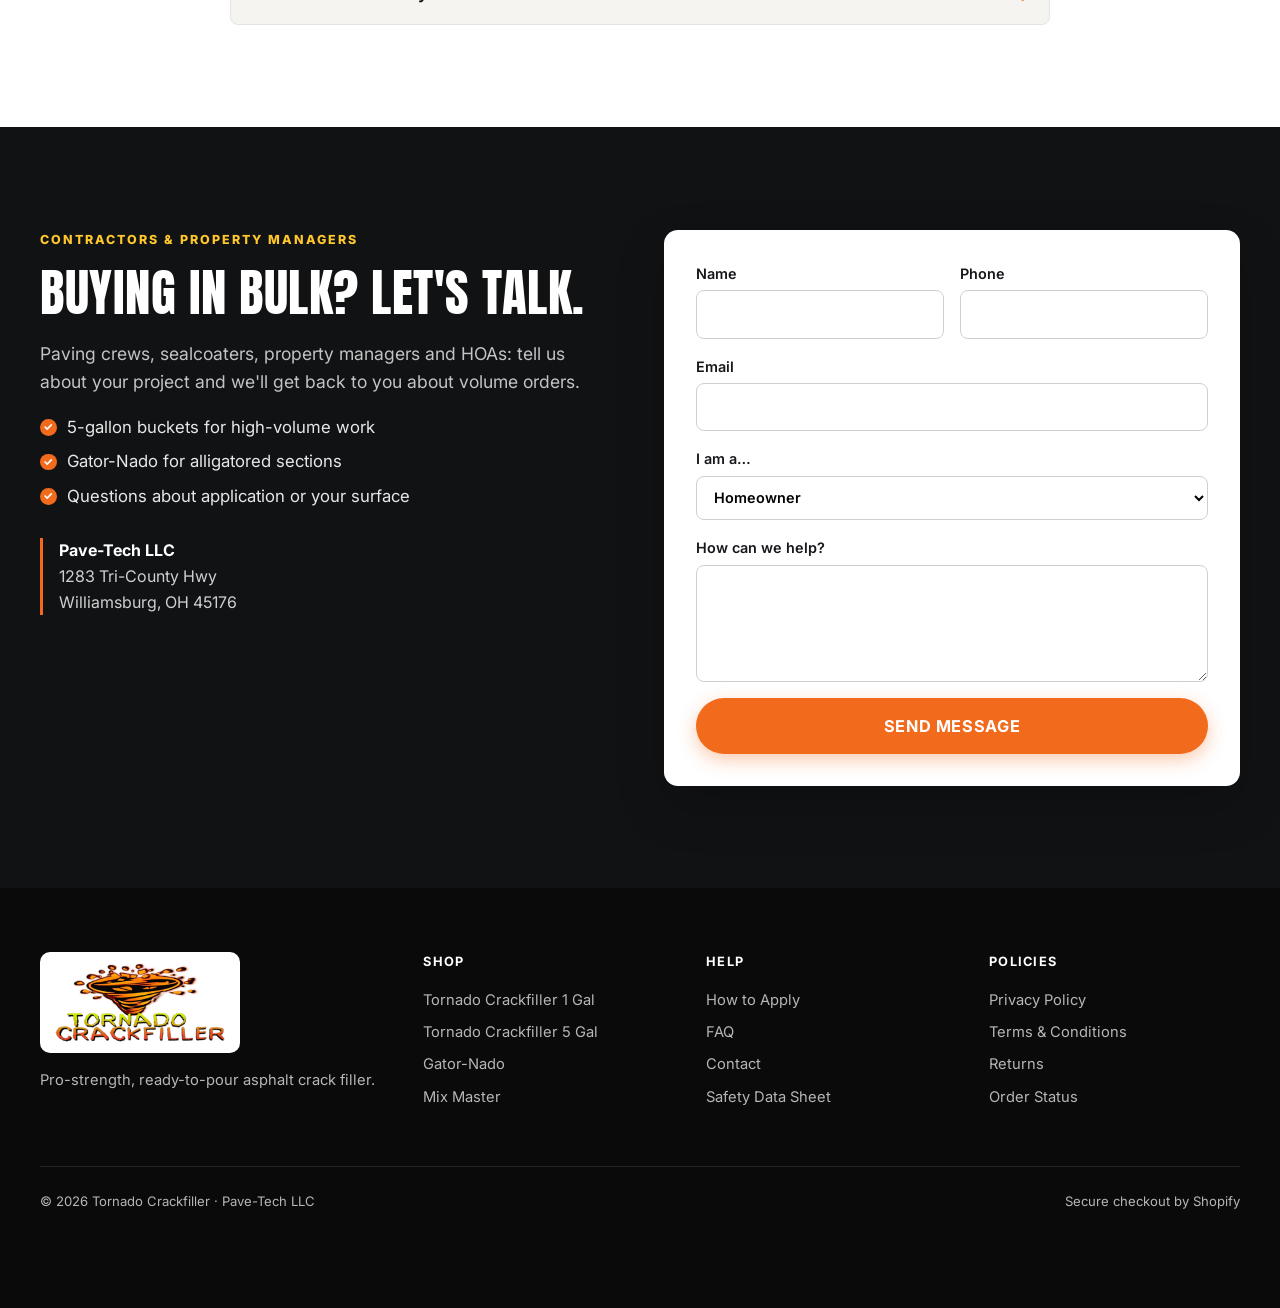
==== commit bb5604ea: "Add files via upload" ====
--- a/index.html
+++ b/index.html
@@ -20,8 +20,8 @@
 <meta name="twitter:description" content="Pro-strength, ready-to-pour asphalt crack filler. Leveling tool included.">
 <meta name="twitter:image" content="https://tornadocrackfiller.com/assets/hero.jpg">
 <meta name="theme-color" content="#111214">
-<link rel="icon" href="/assets/logo.png">
-<link rel="apple-touch-icon" href="/assets/logo.png">
+<link rel="icon" href="assets/logo.png">
+<link rel="apple-touch-icon" href="assets/logo.png">
 <link rel="preconnect" href="https://fonts.googleapis.com">
 <link rel="preconnect" href="https://fonts.gstatic.com" crossorigin>
 <link href="https://fonts.googleapis.com/css2?family=Anton&family=Inter:wght@400;500;600;700;800&display=swap" rel="stylesheet">
@@ -43,10 +43,10 @@
 </script>
 <script type="application/ld+json">
 [
-  {"@context":"https://schema.org","@type":"Product","name":"Tornado Crackfiller – Pavement Crack Sealant (1 Gallon)","image":"https://tornadocrackfiller.com/assets/product-1gal.jpg","brand":{"@type":"Brand","name":"Tornado Crackfiller"},"description":"Ready-to-use, rubberized asphalt crack sealant with a matte, asphalt-matching finish. Includes a leveling tool.","offers":{"@type":"Offer","price":"69.99","priceCurrency":"USD","availability":"https://schema.org/InStock","url":"https://tornadocrackfiller.com/#shop"}},
-  {"@context":"https://schema.org","@type":"Product","name":"Tornado Crackfiller – Professional Pavement Crack Sealant (5 Gallon Bucket)","image":"https://tornadocrackfiller.com/assets/product-5gal.jpg","brand":{"@type":"Brand","name":"Tornado Crackfiller"},"offers":{"@type":"Offer","price":"159.99","priceCurrency":"USD","availability":"https://schema.org/InStock","url":"https://tornadocrackfiller.com/#shop"}},
-  {"@context":"https://schema.org","@type":"Product","name":"Gator-Nado Crackfiller – Professional Pavement Crack Sealant (4.75 Gallon Bucket)","image":"https://tornadocrackfiller.com/assets/product-gatornado.jpg","brand":{"@type":"Brand","name":"Tornado Crackfiller"},"offers":{"@type":"Offer","price":"259.00","priceCurrency":"USD","availability":"https://schema.org/InStock","url":"https://tornadocrackfiller.com/#shop"}},
-  {"@context":"https://schema.org","@type":"Product","name":"Mix Master – Concrete Repair Mortar","image":"https://tornadocrackfiller.com/assets/product-mixmaster.jpg","brand":{"@type":"Brand","name":"Tornado Crackfiller"},"offers":{"@type":"AggregateOffer","lowPrice":"89.95","highPrice":"199.95","priceCurrency":"USD","availability":"https://schema.org/InStock"}}
+  {"@context":"https://schema.org","@type":"Product","name":"Tornado Crackfiller – Pavement Crack Sealant (1 Gallon)","image":"https://tornadocrackfiller.com/assets/product-1gal.jpg","brand":{"@type":"Brand","name":"Tornado Crackfiller"},"description":"Ready-to-use, rubberized asphalt crack sealant with a matte, asphalt-matching finish. Includes a leveling tool.","offers":{"@type":"Offer","price":"69.99","priceCurrency":"USD","availability":"https://schema.org/InStock","url":"https://tornadocrackfiller.com/tornado-crackfiller-1-gallon"}},
+  {"@context":"https://schema.org","@type":"Product","name":"Tornado Crackfiller – Professional Pavement Crack Sealant (5 Gallon Bucket)","image":"https://tornadocrackfiller.com/assets/product-5gal.jpg","brand":{"@type":"Brand","name":"Tornado Crackfiller"},"offers":{"@type":"Offer","price":"159.99","priceCurrency":"USD","availability":"https://schema.org/InStock","url":"https://tornadocrackfiller.com/tornado-crackfiller-5-gallon"}},
+  {"@context":"https://schema.org","@type":"Product","name":"Gator-Nado Crackfiller – Professional Pavement Crack Sealant (4.75 Gallon Bucket)","image":"https://tornadocrackfiller.com/assets/product-gatornado.jpg","brand":{"@type":"Brand","name":"Tornado Crackfiller"},"offers":{"@type":"Offer","price":"259.00","priceCurrency":"USD","availability":"https://schema.org/InStock","url":"https://tornadocrackfiller.com/gator-nado-crackfiller"}},
+  {"@context":"https://schema.org","@type":"Product","name":"Mix Master – Concrete Repair Mortar","image":"https://tornadocrackfiller.com/assets/product-mixmaster.jpg","brand":{"@type":"Brand","name":"Tornado Crackfiller"},"offers":{"@type":"AggregateOffer","lowPrice":"89.95","highPrice":"199.95","priceCurrency":"USD","availability":"https://schema.org/InStock","url":"https://tornadocrackfiller.com/mix-master-concrete-repair"}}
 ]
 </script>
 </head>
@@ -237,13 +237,14 @@
         </div>
         <div class="product-body">
           <p class="size">1 Gallon Jug</p>
-          <h3>Tornado Crackfiller</h3>
+          <h3><a href="tornado-crackfiller-1-gallon.html">Tornado Crackfiller</a></h3>
           <div class="price"><span class="now">$69.99</span><s>$99.99</s><span class="save">Save $30</span></div>
           <ul class="ticks">
             <li>Precision nozzle for clean, controlled pours</li>
             <li>Complimentary leveling tool included</li>
             <li>Driveways, sidewalks, pathways</li>
           </ul>
+          <a class="details-link" href="tornado-crackfiller-1-gallon.html">Product details &amp; specs →</a>
           <div class="buy">
             <shopify-context type="product" handle="tornado-crack-filler-acrylic-pavement-crack-sealant-1-gallon">
               <template>
@@ -269,13 +270,14 @@
         </div>
         <div class="product-body">
           <p class="size">5 Gallon Bucket</p>
-          <h3>Tornado Crackfiller Pro</h3>
+          <h3><a href="tornado-crackfiller-5-gallon.html">Tornado Crackfiller Pro</a></h3>
           <div class="price"><span class="now">$159.99</span><s>$250.00</s><span class="save">Save $90</span></div>
           <ul class="ticks">
             <li>Big driveways, parking pads and lots</li>
             <li>Same rubberized, matte-finish formula</li>
             <li>Leveling tool included</li>
           </ul>
+          <a class="details-link" href="tornado-crackfiller-5-gallon.html">Product details &amp; specs →</a>
           <div class="buy">
             <shopify-context type="product" handle="tornado-crack-filler-professional-acrylic-pavement-crack-sealant-5-gallon-bucket">
               <template>
@@ -301,13 +303,14 @@
         </div>
         <div class="product-body">
           <p class="size">4.75 Gallon Bucket</p>
-          <h3>Gator-Nado Crackfiller</h3>
+          <h3><a href="gator-nado-crackfiller.html">Gator-Nado Crackfiller</a></h3>
           <div class="price"><span class="now">$259.00</span></div>
           <ul class="ticks">
             <li>Sand built into the formula</li>
             <li>Locks broken, webbed sections in place</li>
             <li>Apply with a squeegee or trowel</li>
           </ul>
+          <a class="details-link" href="gator-nado-crackfiller.html">Product details &amp; specs →</a>
           <div class="buy">
             <shopify-context type="product" handle="gator-nado-crack-filler-5-gallon-bucket">
               <template>
@@ -346,13 +349,14 @@
         </div>
         <div class="product-body">
           <p class="size">Small · Medium · Large</p>
-          <h3>Mix Master Concrete Repair</h3>
+          <h3><a href="mix-master-concrete-repair.html">Mix Master Concrete Repair</a></h3>
           <div class="price"><span class="now">From $89.95</span><s>$120.00</s></div>
           <ul class="ticks">
             <li>Two-part, polymer-modified mortar</li>
             <li>Feather edge to 1", up to 4" extended</li>
             <li>Up to 5,000 PSI after 28 days</li>
           </ul>
+          <a class="details-link" href="mix-master-concrete-repair.html">Product details &amp; specs →</a>
           <div class="buy">
             <shopify-context type="product" handle="mix-master-concrete-repair-mortar">
               <template>
@@ -513,7 +517,7 @@
       <p class="lead">Contractor results without the contractor bill. Grab a jug for the hairline cracks or a bucket for the whole driveway and knock it out in an afternoon.</p>
       <div class="promo-ctas">
         <a href="#shop" class="btn btn-primary btn-lg">Shop Now</a>
-        <a href="/sds" class="btn btn-ghost btn-lg">Safety Data Sheet</a>
+        <a href="sds.html" class="btn btn-ghost btn-lg">Safety Data Sheet</a>
       </div>
     </div>
   </div>
@@ -553,7 +557,7 @@
       </details>
       <details>
         <summary>Where can I find safety information?</summary>
-        <p>The full <a href="/sds">Safety Data Sheet</a> is available anytime, with a downloadable PDF.</p>
+        <p>The full <a href="sds.html">Safety Data Sheet</a> is available anytime, with a downloadable PDF.</p>
       </details>
     </div>
   </div>
@@ -610,22 +614,22 @@
     </div>
     <div>
       <h4>Shop</h4>
-      <a href="#shop">Tornado Crackfiller 1 Gal</a>
-      <a href="#shop">Tornado Crackfiller 5 Gal</a>
-      <a href="#shop">Gator-Nado</a>
-      <a href="#shop">Mix Master</a>
+      <a href="tornado-crackfiller-1-gallon.html">Tornado Crackfiller 1 Gal</a>
+      <a href="tornado-crackfiller-5-gallon.html">Tornado Crackfiller 5 Gal</a>
+      <a href="gator-nado-crackfiller.html">Gator-Nado</a>
+      <a href="mix-master-concrete-repair.html">Mix Master</a>
     </div>
     <div>
       <h4>Help</h4>
       <a href="#how-it-works">How to Apply</a>
       <a href="#faq">FAQ</a>
       <a href="#contractors">Contact</a>
-      <a href="/sds">Safety Data Sheet</a>
+      <a href="sds.html">Safety Data Sheet</a>
     </div>
     <div>
       <h4>Policies</h4>
-      <a href="/privacy">Privacy Policy</a>
-      <a href="/terms">Terms &amp; Conditions</a>
+      <a href="privacy.html">Privacy Policy</a>
+      <a href="terms.html">Terms &amp; Conditions</a>
       <a class="shop-link" data-path="/policies/refund-policy" href="https://tornadocrackfiller.myshopify.com/policies/refund-policy">Returns</a>
       <a class="shop-link" data-path="/account" href="https://tornadocrackfiller.myshopify.com/account">Order Status</a>
     </div>
--- a/style.css
+++ b/style.css
@@ -548,3 +548,65 @@
   .surface-or { margin: -10px auto; }
   .surface-opt { padding: .9rem 1rem; }
 }
+
+/* ===== Product pages ===== */
+.crumbs { display: flex; flex-wrap: wrap; gap: .5rem; font-size: .85rem; color: var(--muted); padding-top: 1.2rem; }
+.crumbs a { text-decoration: none; color: var(--muted); }
+.crumbs a:hover { color: var(--orange-dark); }
+.crumbs [aria-current] { color: var(--ink); font-weight: 600; }
+.pdp { padding: 1.4rem 0 clamp(3rem, 6vw, 4.5rem); }
+.pdp-grid { display: grid; grid-template-columns: minmax(0, 1.05fr) minmax(0, 1fr); gap: clamp(1.5rem, 4vw, 3.5rem); align-items: start; }
+.product-media.pdp-media { position: sticky; top: calc(var(--header-h) + 16px); padding: 1.4rem; border: 1px solid var(--line); border-radius: var(--radius); box-shadow: var(--shadow); }
+.pdp-media .thumbs { margin-top: 1rem; gap: .6rem; }
+.pdp-media .thumbs button { width: 68px; height: 68px; }
+.pdp-info .badge-row { position: static; margin-bottom: 1rem; }
+.pdp-info h1 { font-size: clamp(2.3rem, 4.6vw, 3.6rem); margin-bottom: .35em; }
+.pdp-info .price .now { font-size: 1.9rem; }
+.pdp-intro { font-size: 1.06rem; color: #3a3c41; }
+.pdp-info .ticks { font-size: 1rem; }
+.pdp-buy { margin: 1.4rem 0 1.2rem; }
+.pdp-notes { list-style: none; padding: 1rem 0 0; margin: 0; border-top: 1px solid var(--line); display: grid; gap: .45rem; font-size: .9rem; color: var(--muted); }
+.pdp-notes li { display: flex; align-items: center; gap: .55rem; }
+.pdp-notes svg { flex: none; width: 18px; height: 18px; fill: none; stroke: var(--orange); stroke-width: 3; stroke-linecap: round; stroke-linejoin: round; }
+.pdp-notes a { color: var(--orange-dark); font-weight: 600; }
+.size-list { list-style: none; padding: 0; margin: 0 0 1rem; display: grid; gap: .35rem; font-size: .95rem; }
+.size-list li { display: flex; gap: .6rem; align-items: baseline; padding: .55rem .8rem; background: var(--paper-2); border-radius: var(--radius-sm); }
+.size-list li span { flex: 1; font-weight: 600; }
+.size-list s { color: var(--muted); font-size: .85rem; }
+.pdp-about { background: var(--paper-2); }
+.pdp-about-grid { display: grid; grid-template-columns: 1.2fr 1fr; gap: clamp(2rem, 5vw, 4rem); align-items: start; }
+.pdp-why { background: #fff; border-radius: var(--radius); padding: 1.6rem 1.6rem .6rem; box-shadow: var(--shadow); }
+.pdp-why h3 { margin-bottom: .8rem; }
+.use-grid.use-grid-3 { grid-template-columns: repeat(3, 1fr); }
+.pdp-uselist { max-width: 760px; margin: 0 auto; }
+.pdp-uselist.with-img { max-width: none; display: grid; grid-template-columns: 1fr 1fr; gap: clamp(2rem, 5vw, 3.5rem); align-items: center; }
+.pdp-ba { margin: 0; border-radius: var(--radius); overflow: hidden; box-shadow: var(--shadow-lg); background: #fff; }
+.pdp-ba figcaption { padding: .7rem 1rem; font-size: .88rem; color: var(--muted); }
+.spec-list { margin: 0; border-top: 1px solid var(--line); }
+.spec-list div { display: grid; grid-template-columns: 200px 1fr; gap: 1rem; padding: .9rem .2rem; border-bottom: 1px solid var(--line); }
+.spec-list dt { font-weight: 700; }
+.spec-list dd { margin: 0; color: #3a3c41; }
+.spec-list a { color: var(--orange-dark); font-weight: 600; }
+.related { background: var(--paper-2); }
+.related-grid { display: grid; grid-template-columns: repeat(3, 1fr); gap: 1.2rem; }
+.related-card { display: flex; flex-direction: column; background: #fff; border-radius: var(--radius); box-shadow: var(--shadow); padding: 1.2rem; text-decoration: none; border: 2px solid transparent; transition: transform .2s, border-color .2s; }
+.related-card:hover { transform: translateY(-4px); border-color: var(--orange); }
+.related-card img { aspect-ratio: 1; object-fit: contain; width: 100%; margin-bottom: .8rem; }
+.related-name { font-family: var(--display); font-size: 1.35rem; text-transform: uppercase; line-height: 1.1; margin-bottom: .3rem; }
+.related-price { font-weight: 800; margin-bottom: .8rem; }
+.related-go { margin-top: auto; color: var(--orange-dark); font-weight: 700; font-size: .92rem; }
+.details-link { display: inline-block; margin: -.4rem 0 1rem; color: var(--orange-dark); font-weight: 700; font-size: .9rem; text-decoration: none; }
+.details-link:hover { text-decoration: underline; }
+.product-card h3 a { text-decoration: none; }
+.product-card h3 a:hover { color: var(--orange-dark); }
+@media (max-width: 900px) {
+  .pdp-grid, .pdp-about-grid, .pdp-uselist.with-img { grid-template-columns: 1fr; }
+  .product-media.pdp-media { position: static; }
+  .related-grid { grid-template-columns: 1fr 1fr; }
+  .use-grid.use-grid-3 { grid-template-columns: repeat(2, 1fr); }
+}
+@media (max-width: 640px) {
+  .related-grid { grid-template-columns: 1fr; }
+  .spec-list div { grid-template-columns: 1fr; gap: .2rem; }
+  .pdp-media .thumbs button { width: 56px; height: 56px; }
+}
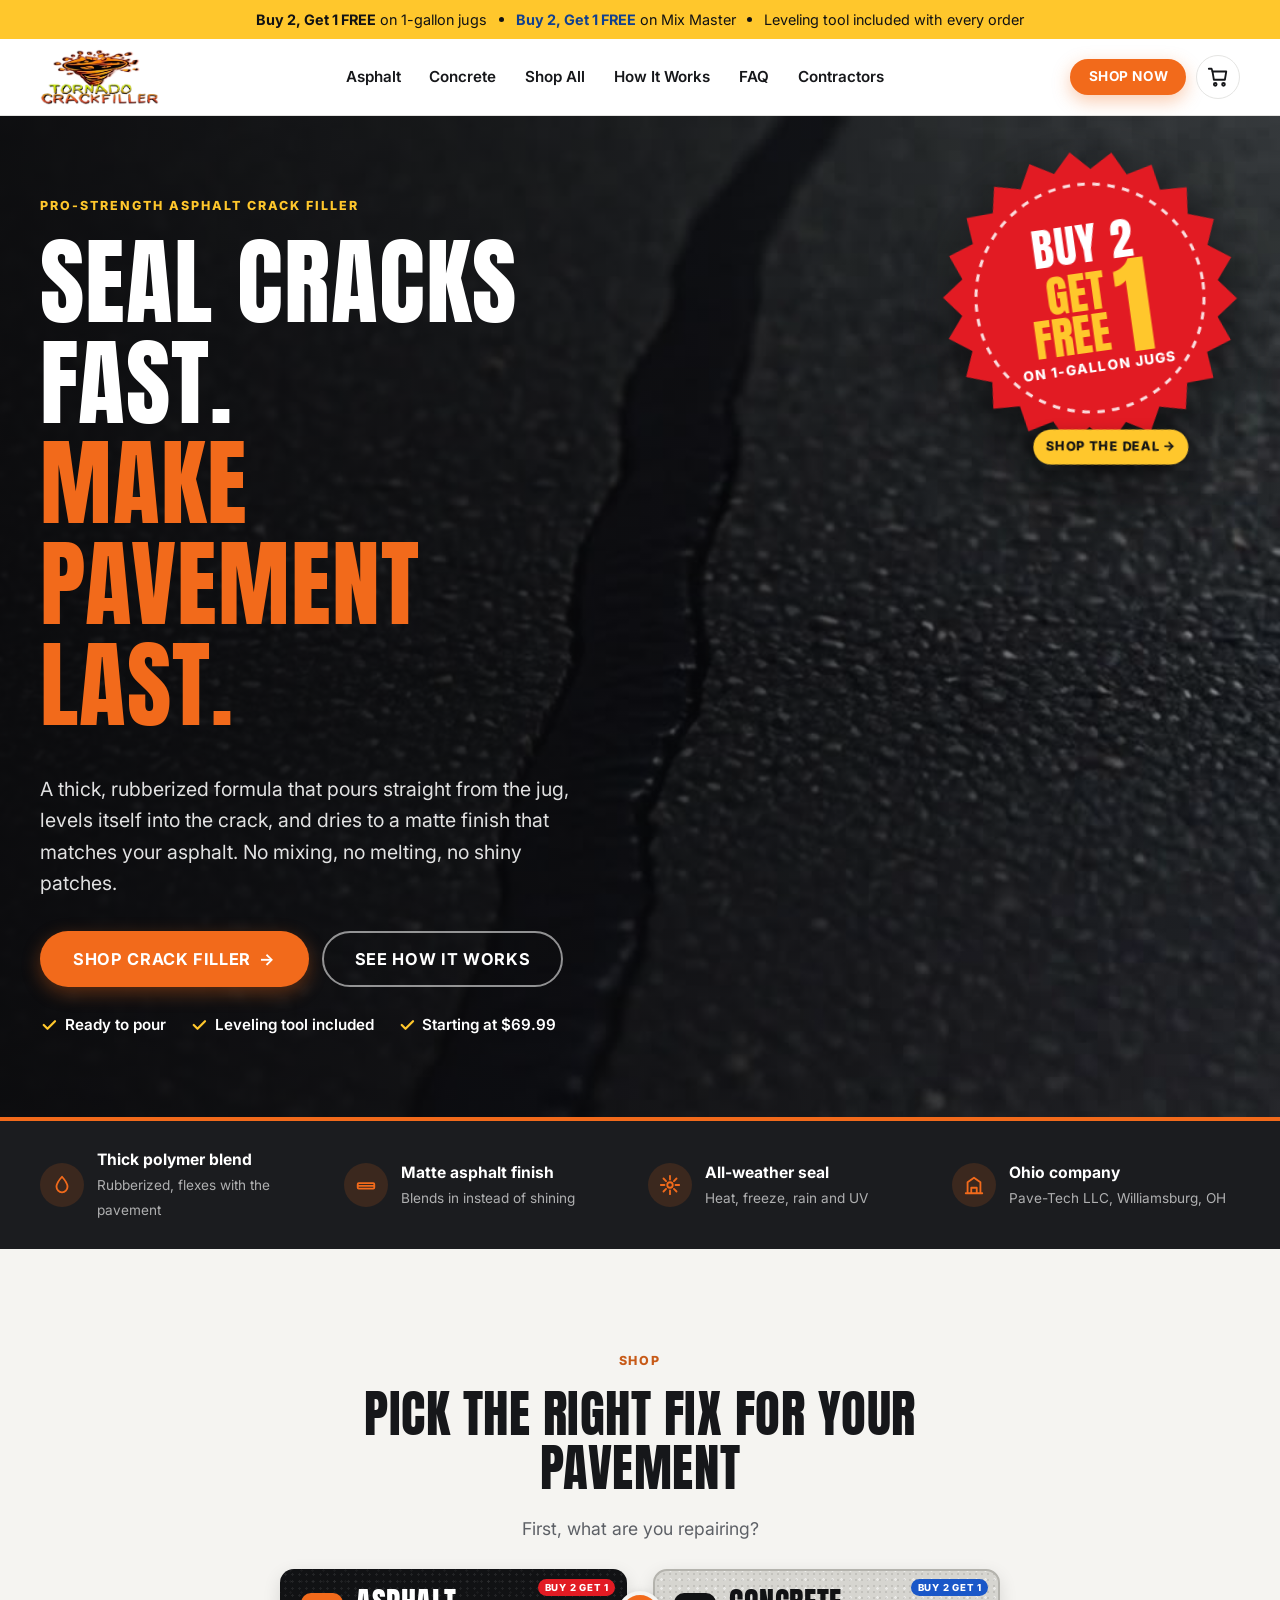
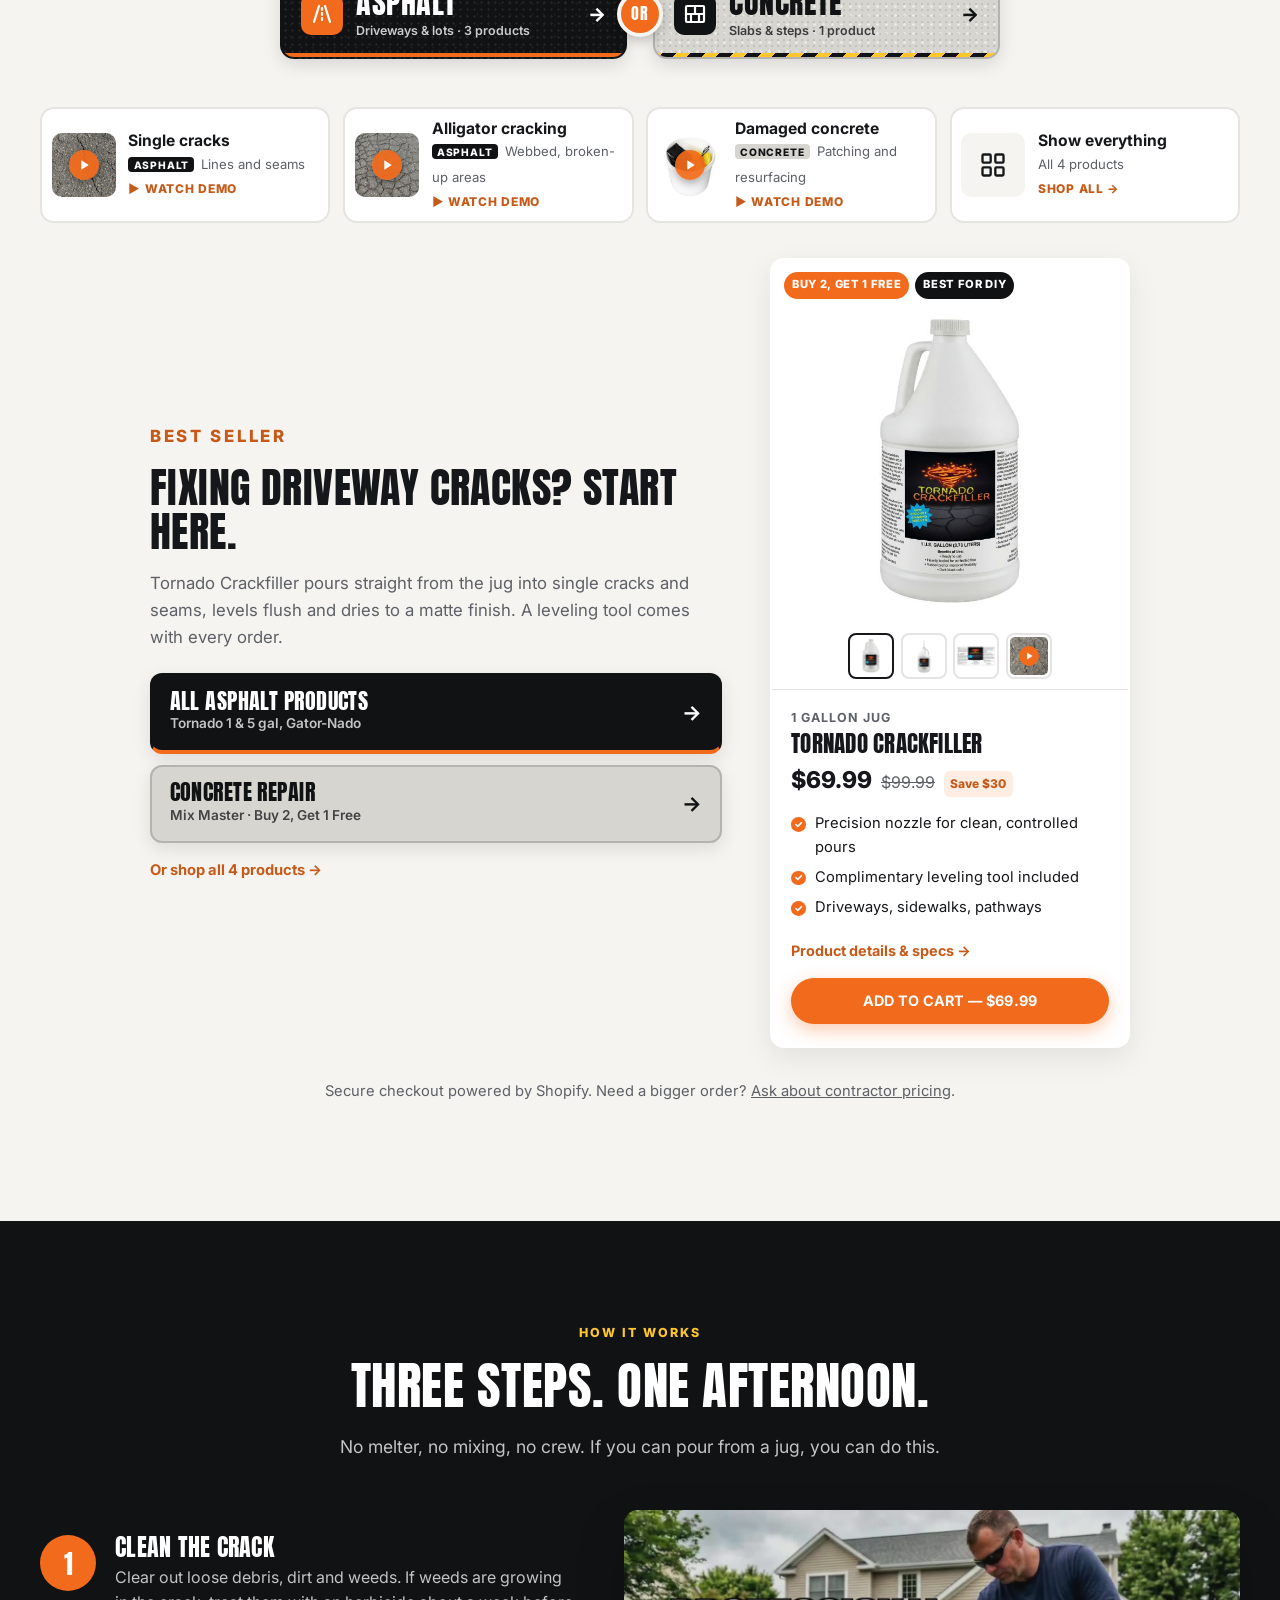
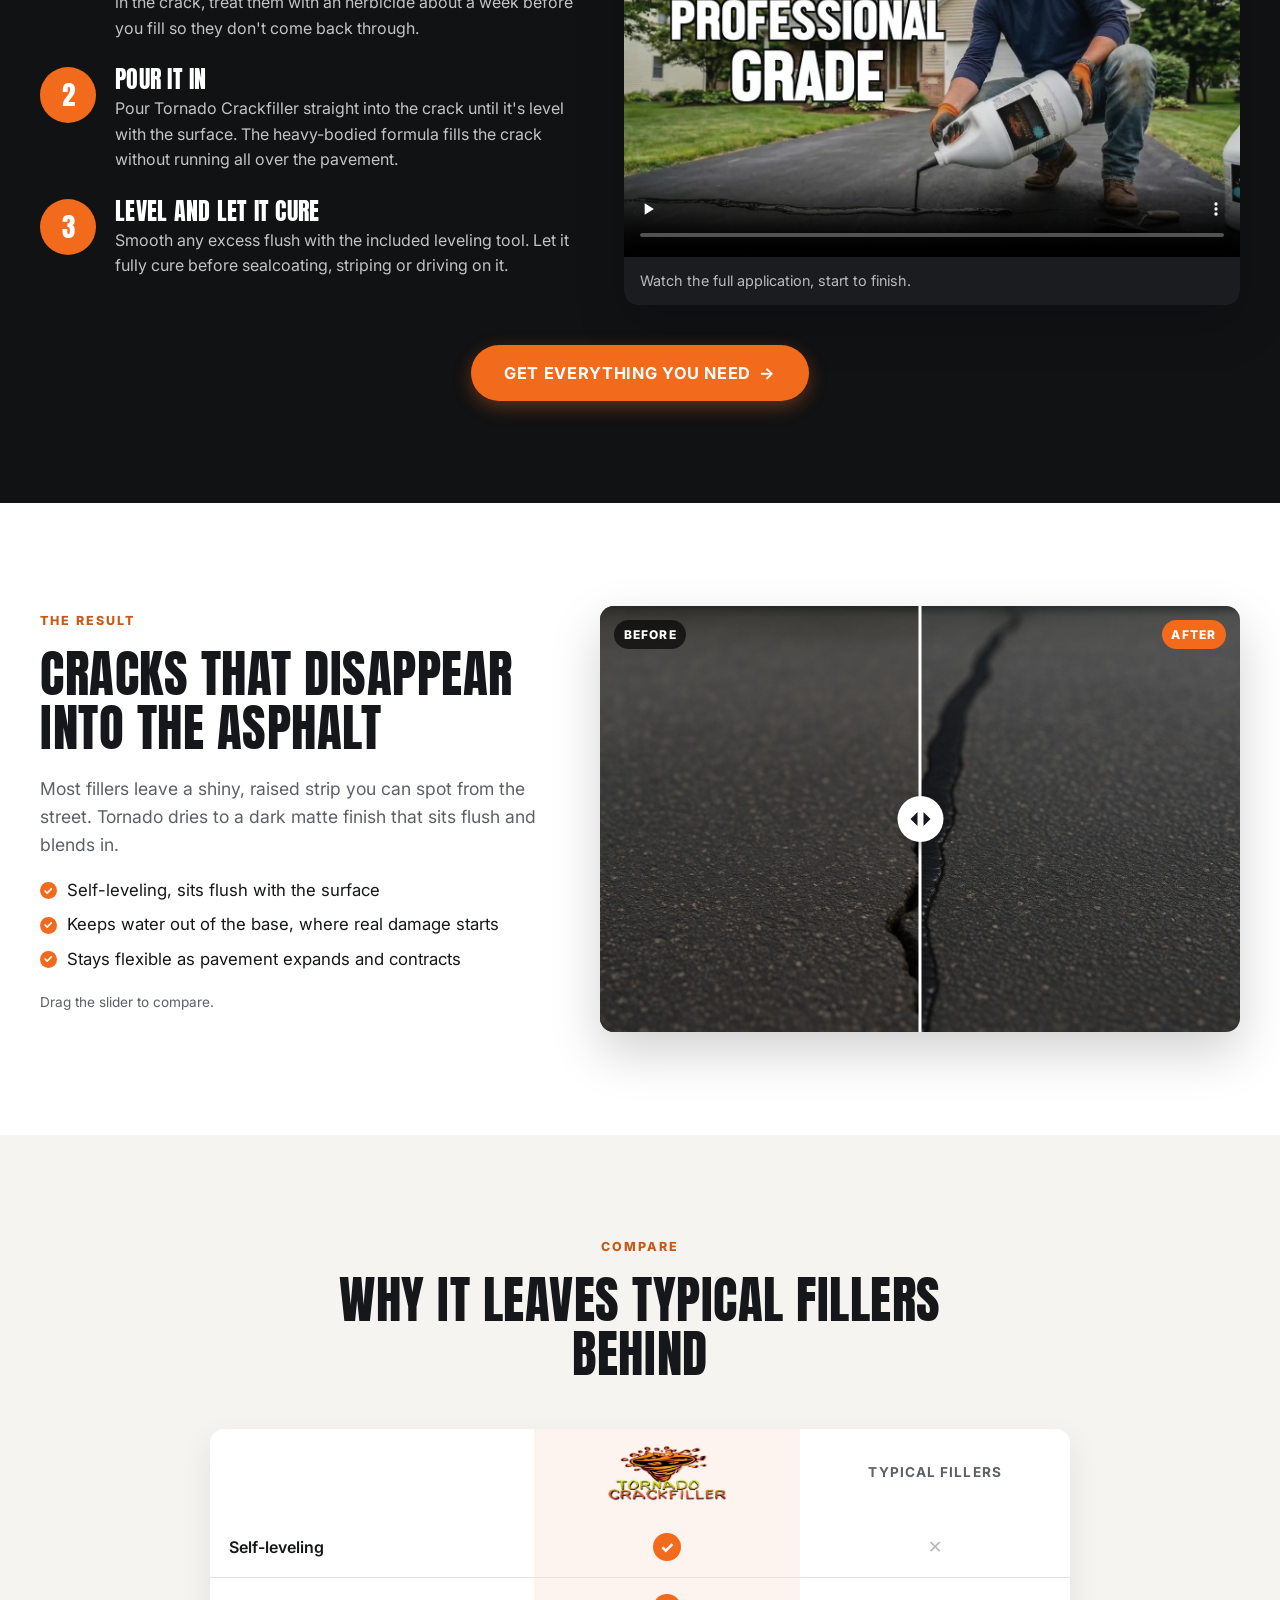
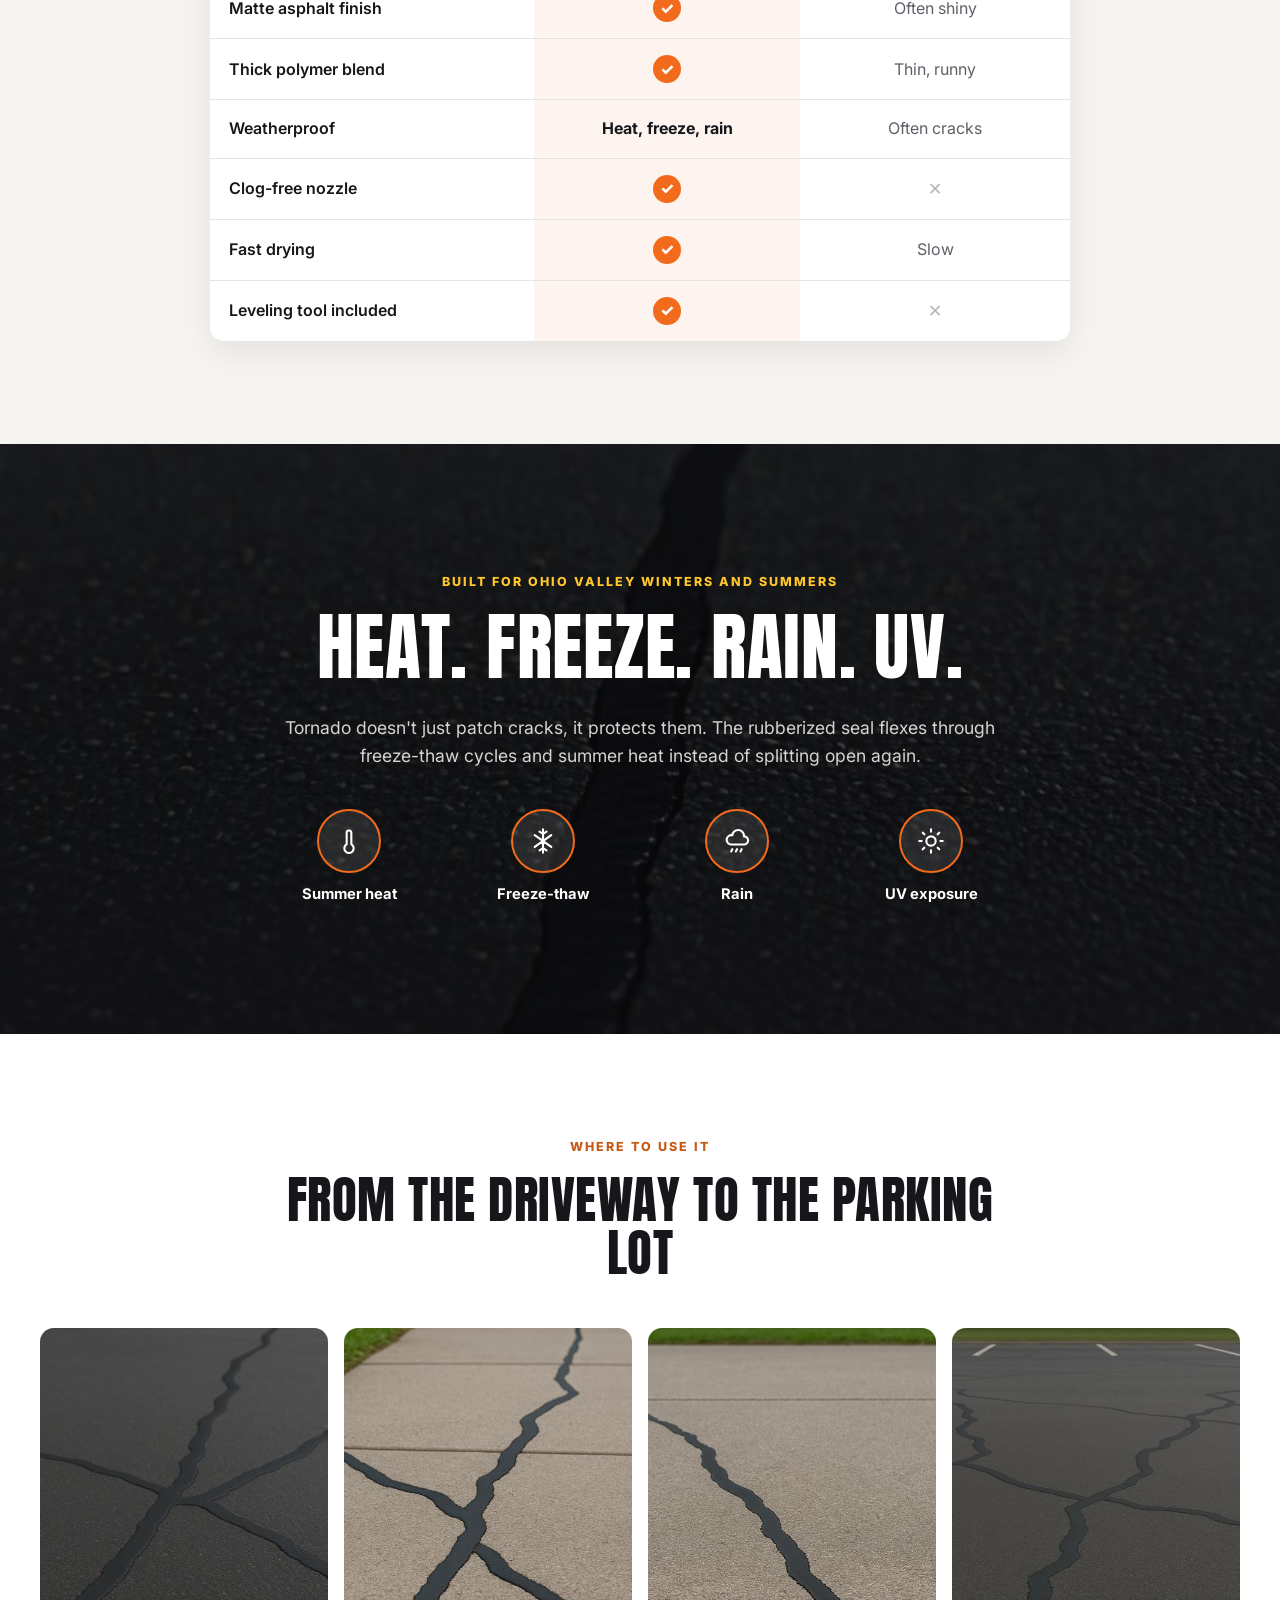
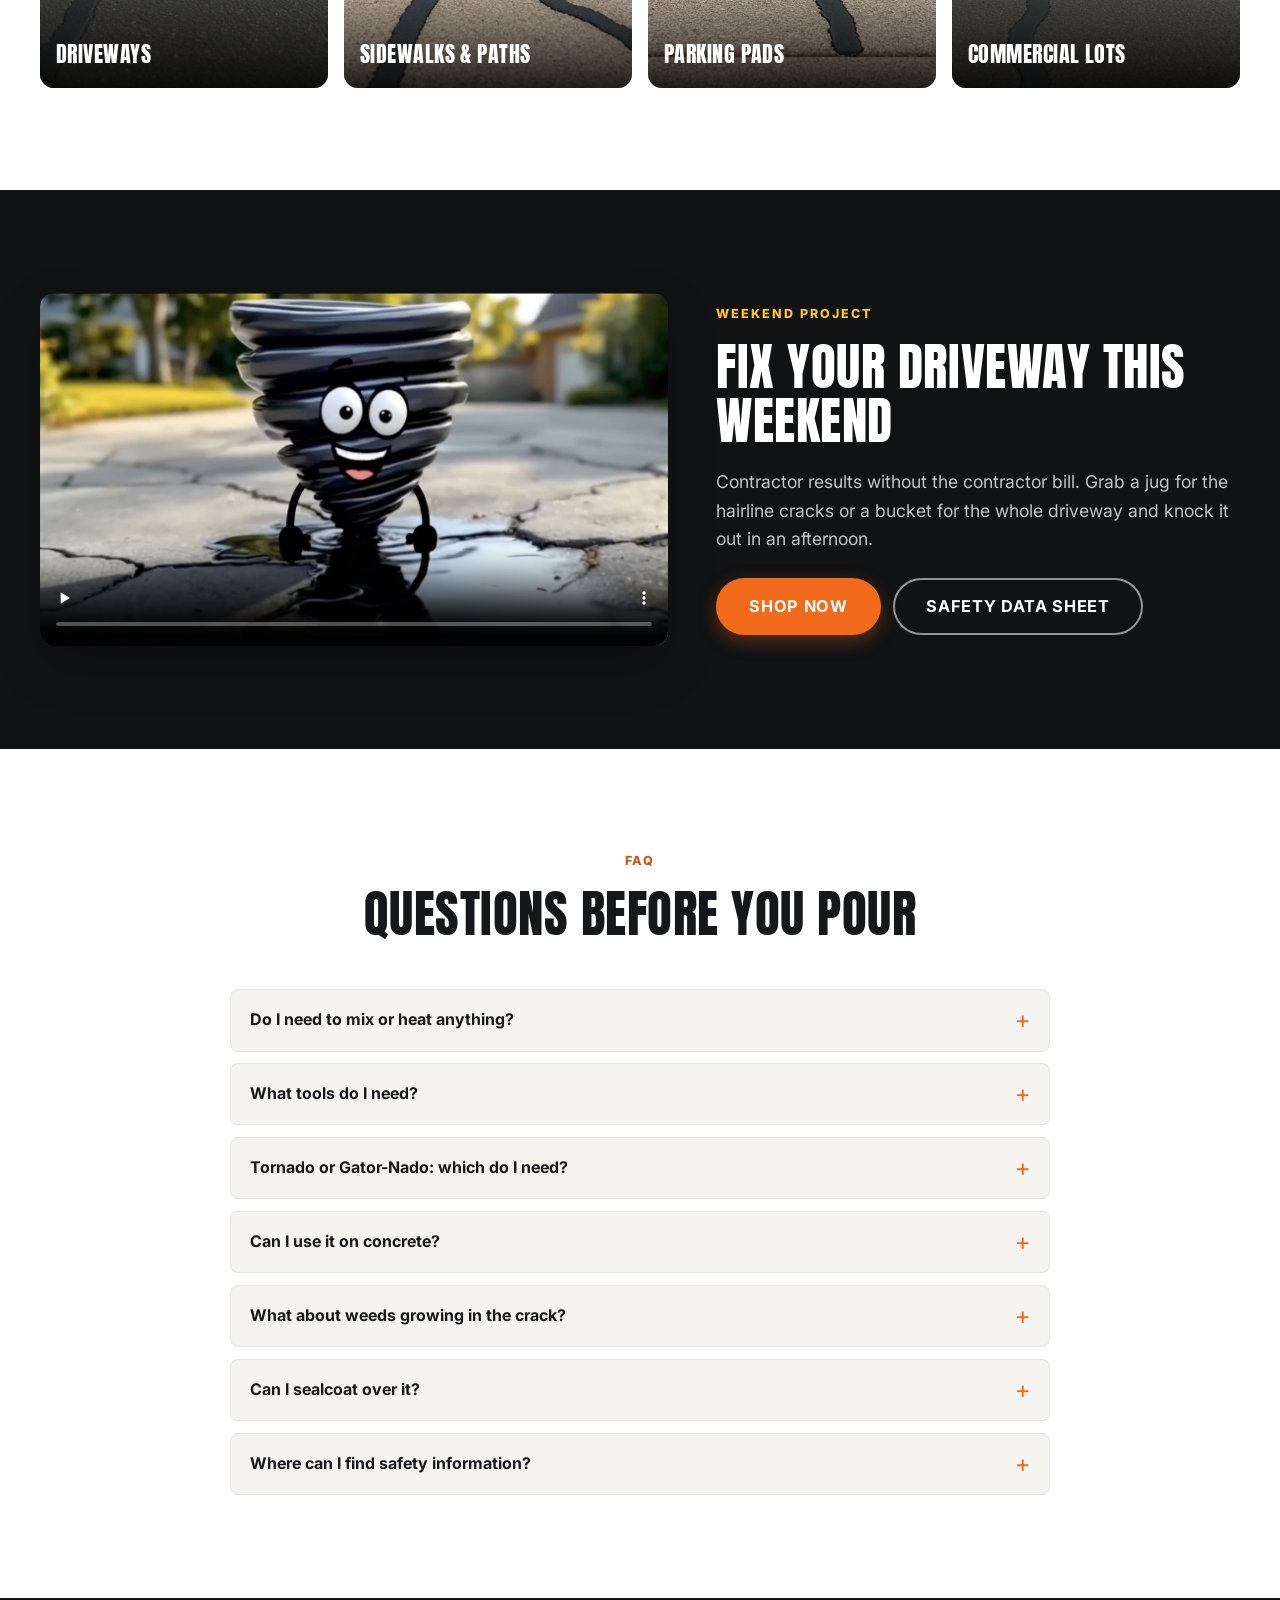
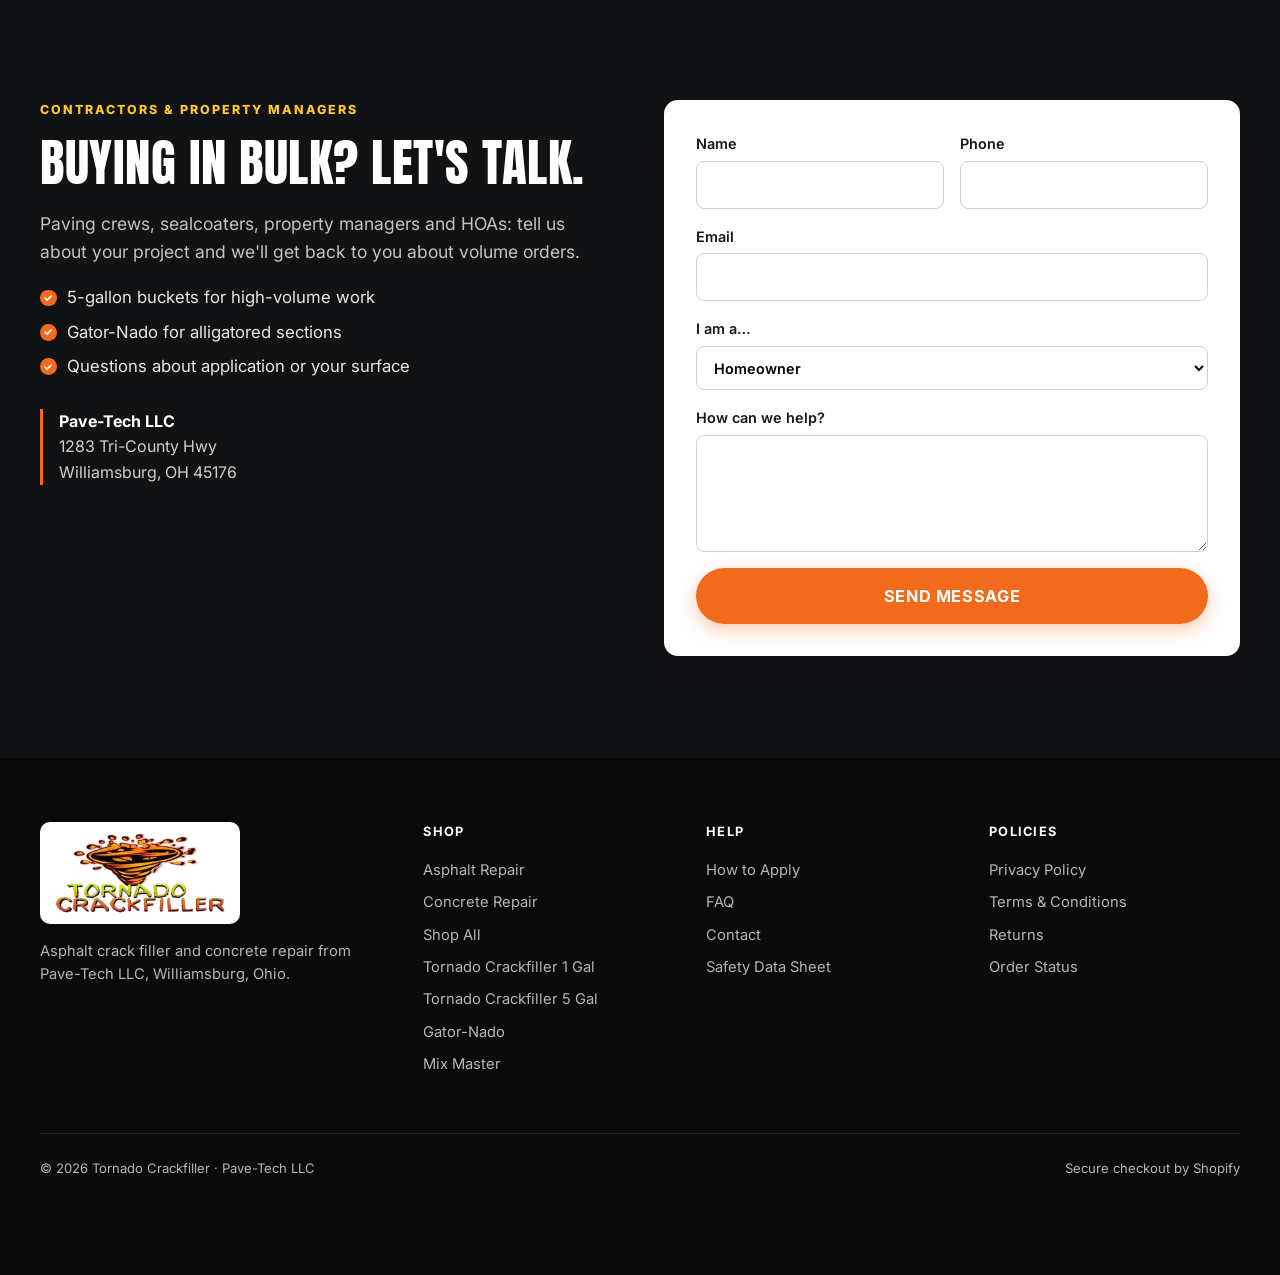
==== commit 8014a27f: "Add files via upload" ====
--- a/index.html
+++ b/index.html
@@ -24,7 +24,8 @@
 <link rel="apple-touch-icon" href="assets/logo.png">
 <link rel="preconnect" href="https://fonts.googleapis.com">
 <link rel="preconnect" href="https://fonts.gstatic.com" crossorigin>
-<link href="https://fonts.googleapis.com/css2?family=Anton&family=Inter:wght@400;500;600;700;800&display=swap" rel="stylesheet">
+<link rel="preload" as="style" href="https://fonts.googleapis.com/css2?family=Anton&family=Inter:wght@400;500;600;700;800&display=swap" onload="this.onload=null;this.rel='stylesheet'">
+<noscript><link rel="stylesheet" href="https://fonts.googleapis.com/css2?family=Anton&family=Inter:wght@400;500;600;700;800&display=swap"></noscript>
 <link rel="stylesheet" href="style.css">
 
 <!-- Shopify Storefront Web Components: live product data, cart and checkout from the existing Shopify store -->
@@ -58,21 +59,25 @@
 
 <!-- PROMO BAR -->
 <div class="promo-bar">
-  <span><strong>Buy 2, Get 1 FREE</strong> on 1-gallon jugs</span>
+  <a class="hide-sm" href="asphalt.html#single-cracks"><strong>Buy 2, Get 1 FREE</strong> on 1-gallon jugs</a>
+  <span class="dot" aria-hidden="true"></span>
+  <a class="hide-sm promo-blue" href="concrete.html"><strong>Buy 2, Get 1 FREE</strong> on Mix Master</a>
   <span class="dot" aria-hidden="true"></span>
   <span class="hide-sm">Leveling tool included with every order</span>
+  <a class="show-sm" href="shop.html"><strong>Buy 2, Get 1 FREE</strong> on 1-gal jugs &amp; Mix Master</a>
 </div>
 
 <!-- HEADER -->
 <header class="site-header" id="top">
   <div class="container header-inner">
     <a href="#top" class="logo" aria-label="Tornado Crackfiller home">
-      <img src="assets/logo-trim.png" alt="Tornado Crackfiller" width="278" height="131">
+      <img src="assets/logo-trim.webp" alt="Tornado Crackfiller" width="278" height="131">
     </a>
     <nav class="main-nav" aria-label="Main">
-      <a href="#shop">Shop</a>
+      <a href="asphalt.html">Asphalt</a>
+      <a href="concrete.html">Concrete</a>
+      <a href="shop.html">Shop All</a>
       <a href="#how-it-works">How It Works</a>
-      <a href="#compare">Compare</a>
       <a href="#faq">FAQ</a>
       <a href="#contractors">Contractors</a>
     </nav>
@@ -87,9 +92,10 @@
     </div>
   </div>
   <nav class="mobile-nav" id="mobile-nav" aria-label="Mobile">
-    <a href="#shop">Shop</a>
+    <a href="asphalt.html">Asphalt</a>
+    <a href="concrete.html">Concrete</a>
+    <a href="shop.html">Shop All</a>
     <a href="#how-it-works">How It Works</a>
-    <a href="#compare">Compare</a>
     <a href="#faq">FAQ</a>
     <a href="#contractors">Contractors &amp; Contact</a>
   </nav>
@@ -116,15 +122,26 @@
       <li><svg viewBox="0 0 24 24" aria-hidden="true"><path d="M5 12l5 5L20 7"/></svg>Leveling tool included</li>
       <li><svg viewBox="0 0 24 24" aria-hidden="true"><path d="M5 12l5 5L20 7"/></svg>Starting at $69.99</li>
     </ul>
-    <a href="#shop" class="hero-deal" aria-label="Buy 2, get 1 free on 1-gallon jugs. Shop the deal.">
-      <svg class="deal-burst" viewBox="0 0 200 200" aria-hidden="true"><polygon points="100.0,2.0 112.2,14.9 127.6,6.0 135.7,21.8 153.0,17.6 156.3,35.0 174.1,35.8 172.3,53.5 189.1,59.3 182.5,75.8 197.0,86.1 186.0,100.0 197.0,113.9 182.5,124.2 189.1,140.7 172.3,146.5 174.1,164.2 156.3,165.0 153.0,182.4 135.7,178.2 127.6,194.0 112.2,185.1 100.0,198.0 87.8,185.1 72.4,194.0 64.3,178.2 47.0,182.4 43.7,165.0 25.9,164.2 27.7,146.5 10.9,140.7 17.5,124.2 3.0,113.9 14.0,100.0 3.0,86.1 17.5,75.8 10.9,59.3 27.7,53.5 25.9,35.8 43.7,35.0 47.0,17.6 64.3,21.8 72.4,6.0 87.8,14.9"/><circle cx="100" cy="100" r="76"/></svg>
-      <span class="deal-text" aria-hidden="true">
-        <span class="deal-buy">Buy 2</span>
-        <span class="deal-get"><span class="deal-stack"><span>Get</span><span>Free</span></span><span class="deal-one">1</span></span>
-        <span class="deal-on">on 1-gallon jugs</span>
-      </span>
-      <span class="deal-cta" aria-hidden="true">Shop the deal →</span>
-    </a>
+    <div class="hero-deal" data-deal-flip>
+      <a class="deal-face deal-face-asphalt" href="asphalt.html#single-cracks" aria-label="Buy 2, get 1 free on 1-gallon jugs. Shop the asphalt deal.">
+        <svg class="deal-burst" viewBox="0 0 200 200" aria-hidden="true"><polygon points="100.0,2.0 112.2,14.9 127.6,6.0 135.7,21.8 153.0,17.6 156.3,35.0 174.1,35.8 172.3,53.5 189.1,59.3 182.5,75.8 197.0,86.1 186.0,100.0 197.0,113.9 182.5,124.2 189.1,140.7 172.3,146.5 174.1,164.2 156.3,165.0 153.0,182.4 135.7,178.2 127.6,194.0 112.2,185.1 100.0,198.0 87.8,185.1 72.4,194.0 64.3,178.2 47.0,182.4 43.7,165.0 25.9,164.2 27.7,146.5 10.9,140.7 17.5,124.2 3.0,113.9 14.0,100.0 3.0,86.1 17.5,75.8 10.9,59.3 27.7,53.5 25.9,35.8 43.7,35.0 47.0,17.6 64.3,21.8 72.4,6.0 87.8,14.9"/><circle cx="100" cy="100" r="76"/></svg>
+        <span class="deal-text" aria-hidden="true">
+          <span class="deal-buy">Buy 2</span>
+          <span class="deal-get"><span class="deal-stack"><span>Get</span><span>Free</span></span><span class="deal-one">1</span></span>
+          <span class="deal-on">on 1-gallon jugs</span>
+        </span>
+        <span class="deal-cta" aria-hidden="true">Shop the deal →</span>
+      </a>
+      <a class="deal-face deal-face-concrete" href="concrete.html" aria-label="Buy 2, get 1 free on Mix Master concrete repair. Shop the concrete deal.">
+        <svg class="deal-burst" viewBox="0 0 200 200" aria-hidden="true"><polygon points="100.0,2.0 112.2,14.9 127.6,6.0 135.7,21.8 153.0,17.6 156.3,35.0 174.1,35.8 172.3,53.5 189.1,59.3 182.5,75.8 197.0,86.1 186.0,100.0 197.0,113.9 182.5,124.2 189.1,140.7 172.3,146.5 174.1,164.2 156.3,165.0 153.0,182.4 135.7,178.2 127.6,194.0 112.2,185.1 100.0,198.0 87.8,185.1 72.4,194.0 64.3,178.2 47.0,182.4 43.7,165.0 25.9,164.2 27.7,146.5 10.9,140.7 17.5,124.2 3.0,113.9 14.0,100.0 3.0,86.1 17.5,75.8 10.9,59.3 27.7,53.5 25.9,35.8 43.7,35.0 47.0,17.6 64.3,21.8 72.4,6.0 87.8,14.9"/><circle cx="100" cy="100" r="76"/></svg>
+        <span class="deal-text" aria-hidden="true">
+          <span class="deal-buy">Buy 2</span>
+          <span class="deal-get"><span class="deal-stack"><span>Get</span><span>Free</span></span><span class="deal-one">1</span></span>
+          <span class="deal-on">on Mix Master</span>
+        </span>
+        <span class="deal-cta" aria-hidden="true">Shop concrete →</span>
+      </a>
+    </div>
   </div>
 </section>
 
@@ -154,16 +171,18 @@
       <h2>Pick the right fix for your pavement</h2>
       <p class="lead">First, what are you repairing?</p>
       <div class="surface-pick">
-        <a class="surface-opt surface-asphalt" href="#asphalt">
+        <a class="surface-opt surface-asphalt" href="asphalt.html">
           <span class="cat-icon" aria-hidden="true"><svg viewBox="0 0 24 24"><path d="M4 20 9 4M20 20 15 4M12 6v2M12 11v2M12 16v2"/></svg></span>
           <span><span class="surface-name">Asphalt</span><span class="surface-meta">Driveways &amp; lots · 3 products</span></span>
-          <span class="surface-go" aria-hidden="true">↓</span>
+          <span class="surface-deal">Buy 2 Get 1</span>
+          <span class="surface-go" aria-hidden="true">→</span>
         </a>
         <span class="surface-or" aria-hidden="true">OR</span>
-        <a class="surface-opt surface-concrete" href="#concrete">
+        <a class="surface-opt surface-concrete" href="concrete.html">
           <span class="cat-icon" aria-hidden="true"><svg viewBox="0 0 24 24"><rect x="3" y="4" width="18" height="16" rx="1"/><path d="M3 12h18M12 4v8M8 12v8M16 12v8"/></svg></span>
           <span><span class="surface-name">Concrete</span><span class="surface-meta">Slabs &amp; steps · 1 product</span></span>
-          <span class="surface-go" aria-hidden="true">↓</span>
+          <span class="surface-deal surface-deal-blue">Buy 2 Get 1</span>
+          <span class="surface-go" aria-hidden="true">→</span>
         </a>
       </div>
     </div>
@@ -182,12 +201,12 @@
         <span class="tab-media"><img width="700" height="1050" src="assets/mixmaster-contents.jpg" alt="Mix Master two-part concrete repair kit" loading="lazy"><span class="play-badge" aria-hidden="true"><svg viewBox="0 0 24 24"><path d="M8 5v14l11-7z"/></svg></span></span>
         <span><strong>Damaged concrete</strong><small><b class="tag-concrete">Concrete</b> Patching and resurfacing</small><em class="watch">▶ Watch demo</em></span>
       </button>
-      <button class="finder-tab active" role="tab" aria-selected="true" data-filter="all">
+      <a class="finder-tab finder-all" href="shop.html">
         <span class="all-icon" aria-hidden="true">
           <svg viewBox="0 0 24 24"><rect x="3" y="3" width="7" height="7" rx="1"/><rect x="14" y="3" width="7" height="7" rx="1"/><rect x="3" y="14" width="7" height="7" rx="1"/><rect x="14" y="14" width="7" height="7" rx="1"/></svg>
         </span>
-        <span><strong>Show everything</strong><small>All 4 products</small></span>
-      </button>
+        <span><strong>Show everything</strong><small>All 4 products</small><em class="watch">Shop all →</em></span>
+      </a>
     </div>
 
 
@@ -209,30 +228,28 @@
       </div>
     </div>
 
-    <div class="cat-shop" id="product-grid">
-
-     <section class="cat-group cat-asphalt" id="asphalt" aria-labelledby="cat-asphalt-title">
-      <header class="cat-head">
-        <span class="cat-icon" aria-hidden="true"><svg viewBox="0 0 24 24"><path d="M4 20 9 4M20 20 15 4M12 6v2M12 11v2M12 16v2"/></svg></span>
-        <div class="cat-text">
-          <p class="cat-kicker">Category 01</p>
-          <h3 class="cat-title" id="cat-asphalt-title">Asphalt Repair</h3>
-          <p class="cat-sub">Driveways, parking lots &amp; blacktop</p>
+    <!-- Featured best seller (full catalog lives on asphalt.html, concrete.html and shop.html) -->
+    <div class="home-pick" id="product-grid">
+      <div class="home-pick-copy">
+        <p class="eyebrow dark">Best seller</p>
+        <h3 class="home-pick-title">Fixing driveway cracks? Start here.</h3>
+        <p>Tornado Crackfiller pours straight from the jug into single cracks and seams, levels flush and dries to a matte finish. A leveling tool comes with every order.</p>
+        <div class="home-pick-links">
+          <a class="home-pick-link link-asphalt" href="asphalt.html"><strong>All asphalt products</strong><span>Tornado 1 &amp; 5 gal, Gator-Nado</span><b aria-hidden="true">→</b></a>
+          <a class="home-pick-link link-concrete" href="concrete.html"><strong>Concrete repair</strong><span>Mix Master · Buy 2, Get 1 Free</span><b aria-hidden="true">→</b></a>
         </div>
-        <span class="cat-count">3 products</span>
-      </header>
-      <div class="product-grid">
-
+        <a class="home-pick-all" href="shop.html">Or shop all 4 products →</a>
+      </div>
       <!-- 1 GALLON -->
       <article class="product-card" data-cat="cracks">
         <div class="badge-row"><span class="badge badge-hot">Buy 2, Get 1 Free</span><span class="badge">Best for DIY</span></div>
         <div class="product-media" data-gallery>
           <img width="600" height="600" src="assets/product-1gal.jpg" alt="Tornado Crackfiller 1-gallon jug" class="main-img" loading="lazy">
           <div class="thumbs">
-            <button class="active" data-src="assets/product-1gal.jpg" aria-label="Show jug"><img loading="lazy" width="600" height="600" src="assets/product-1gal.jpg" alt="Tornado Crackfiller 1-gallon jug"></button>
-            <button data-src="assets/product-1gal-nozzle.jpg" aria-label="Show precision nozzle"><img loading="lazy" width="600" height="600" src="assets/product-1gal-nozzle.jpg" alt="Precision pour nozzle on the 1-gallon jug"></button>
-            <button data-src="assets/product-1gal-label.jpg" aria-label="Show label"><img loading="lazy" width="600" height="600" src="assets/product-1gal-label.jpg" alt="Tornado Crackfiller 1-gallon label and directions"></button>
-            <button class="video-thumb" data-video="assets/video-tornado.mp4" data-poster="assets/video-tornado-poster.jpg" aria-label="Play Tornado Crackfiller video"><img loading="lazy" width="576" height="720" src="assets/video-tornado-poster.jpg" alt="Tornado Crackfiller video thumbnail" onerror="this.onerror=null;this.src='https://cdn.shopify.com/s/files/1/0969/1748/7902/files/preview_images/015c2a9b730d40c2ae55c21b761686cc.thumbnail.0000000000_600x.jpg'"><span class="mini-play" aria-hidden="true"><svg viewBox="0 0 24 24"><path d="M8 5v14l11-7z"/></svg></span></button>
+            <button class="active" data-src="assets/product-1gal.jpg" aria-label="Show jug"><img loading="lazy" width="160" height="160" src="assets/thumbs/product-1gal.jpg" alt="Tornado Crackfiller 1-gallon jug"></button>
+            <button data-src="assets/product-1gal-nozzle.jpg" aria-label="Show precision nozzle"><img loading="lazy" width="160" height="160" src="assets/thumbs/product-1gal-nozzle.jpg" alt="Precision pour nozzle on the 1-gallon jug"></button>
+            <button data-src="assets/product-1gal-label.jpg" aria-label="Show label"><img loading="lazy" width="160" height="160" src="assets/thumbs/product-1gal-label.jpg" alt="Tornado Crackfiller 1-gallon label and directions"></button>
+            <button class="video-thumb" data-video="assets/video-tornado.mp4" data-poster="assets/video-tornado-poster.jpg" aria-label="Play Tornado Crackfiller video"><img loading="lazy" width="160" height="200" src="assets/thumbs/video-tornado-poster.jpg" alt="Tornado Crackfiller video thumbnail" onerror="this.onerror=null;this.src='https://cdn.shopify.com/s/files/1/0969/1748/7902/files/preview_images/015c2a9b730d40c2ae55c21b761686cc.thumbnail.0000000000_600x.jpg'"><span class="mini-play" aria-hidden="true"><svg viewBox="0 0 24 24"><path d="M8 5v14l11-7z"/></svg></span></button>
           </div>
         </div>
         <div class="product-body">
@@ -255,122 +272,6 @@
           </div>
         </div>
       </article>
-
-      <!-- 5 GALLON -->
-      <article class="product-card featured" data-cat="cracks">
-        <div class="badge-row"><span class="badge badge-hot">Best Value</span><span class="badge">Contractor size</span></div>
-        <div class="product-media" data-gallery>
-          <img width="600" height="600" src="assets/product-5gal.jpg" alt="Tornado Crackfiller 5-gallon bucket" class="main-img" loading="lazy">
-          <div class="thumbs">
-            <button class="active" data-src="assets/product-5gal.jpg" aria-label="Show bucket"><img loading="lazy" width="600" height="600" src="assets/product-5gal.jpg" alt="Tornado Crackfiller 5-gallon bucket"></button>
-            <button data-src="assets/product-5gal-garage.jpg" aria-label="Show bucket in garage"><img loading="lazy" width="600" height="600" src="assets/product-5gal-garage.jpg" alt="Tornado Crackfiller 5-gallon bucket in a garage"></button>
-            <button data-src="assets/product-5gal-label.jpg" aria-label="Show label"><img loading="lazy" width="600" height="600" src="assets/product-5gal-label.jpg" alt="Tornado Crackfiller 5-gallon label and directions"></button>
-            <button class="video-thumb" data-video="assets/video-tornado.mp4" data-poster="assets/video-tornado-poster.jpg" aria-label="Play Tornado Crackfiller video"><img loading="lazy" width="576" height="720" src="assets/video-tornado-poster.jpg" alt="Tornado Crackfiller video thumbnail" onerror="this.onerror=null;this.src='https://cdn.shopify.com/s/files/1/0969/1748/7902/files/preview_images/015c2a9b730d40c2ae55c21b761686cc.thumbnail.0000000000_600x.jpg'"><span class="mini-play" aria-hidden="true"><svg viewBox="0 0 24 24"><path d="M8 5v14l11-7z"/></svg></span></button>
-          </div>
-        </div>
-        <div class="product-body">
-          <p class="size">5 Gallon Bucket</p>
-          <h3><a href="tornado-crackfiller-5-gallon.html">Tornado Crackfiller Pro</a></h3>
-          <div class="price"><span class="now">$159.99</span><s>$250.00</s><span class="save">Save $90</span></div>
-          <ul class="ticks">
-            <li>Big driveways, parking pads and lots</li>
-            <li>Same rubberized, matte-finish formula</li>
-            <li>Leveling tool included</li>
-          </ul>
-          <a class="details-link" href="tornado-crackfiller-5-gallon.html">Product details &amp; specs →</a>
-          <div class="buy">
-            <shopify-context type="product" handle="tornado-crack-filler-professional-acrylic-pavement-crack-sealant-5-gallon-bucket">
-              <template>
-                <button class="btn btn-primary btn-block" onclick="addToCart(event)">Add to Cart · <shopify-money query="product.selectedOrFirstAvailableVariant.price"></shopify-money></button>
-              </template>
-            </shopify-context>
-            <a class="btn btn-primary btn-block fallback-buy" data-handle="tornado-crack-filler-professional-acrylic-pavement-crack-sealant-5-gallon-bucket" href="https://tornadocrackfiller.myshopify.com/products/tornado-crack-filler-professional-acrylic-pavement-crack-sealant-5-gallon-bucket">Add to Cart — $159.99</a>
-          </div>
-        </div>
-      </article>
-
-      <!-- GATOR-NADO -->
-      <article class="product-card" data-cat="gator">
-        <div class="badge-row"><span class="badge badge-gator">Alligator cracks</span><span class="badge">Trowel grade</span></div>
-        <div class="product-media" data-gallery>
-          <img width="600" height="600" src="assets/product-gatornado.jpg" alt="Gator-Nado Crackfiller 4.75-gallon bucket" class="main-img" loading="lazy">
-          <div class="thumbs">
-            <button class="active" data-src="assets/product-gatornado.jpg" aria-label="Show bucket"><img loading="lazy" width="600" height="600" src="assets/product-gatornado.jpg" alt="Gator-Nado Crackfiller 4.75-gallon bucket"></button>
-            <button data-src="assets/gatornado-before-after.jpg" aria-label="Show before and after"><img loading="lazy" width="600" height="600" src="assets/gatornado-before-after.jpg" alt="Alligator cracking before and after Gator-Nado"></button>
-            <button data-src="assets/product-gatornado-label.jpg" aria-label="Show label"><img loading="lazy" width="600" height="600" src="assets/product-gatornado-label.jpg" alt="Gator-Nado Crackfiller label and directions"></button>
-            <button class="video-thumb" data-video="assets/video-gator.mp4" data-poster="assets/video-gator-poster.jpg" aria-label="Play Gator-Nado video"><img loading="lazy" width="576" height="720" src="assets/video-gator-poster.jpg" alt="Gator-Nado Crackfiller video thumbnail" onerror="this.onerror=null;this.src='https://cdn.shopify.com/s/files/1/0969/1748/7902/files/preview_images/f074229df8a34b56b4361a95027b4755.thumbnail.0000000000_600x.jpg'"><span class="mini-play" aria-hidden="true"><svg viewBox="0 0 24 24"><path d="M8 5v14l11-7z"/></svg></span></button>
-          </div>
-        </div>
-        <div class="product-body">
-          <p class="size">4.75 Gallon Bucket</p>
-          <h3><a href="gator-nado-crackfiller.html">Gator-Nado Crackfiller</a></h3>
-          <div class="price"><span class="now">$259.00</span></div>
-          <ul class="ticks">
-            <li>Sand built into the formula</li>
-            <li>Locks broken, webbed sections in place</li>
-            <li>Apply with a squeegee or trowel</li>
-          </ul>
-          <a class="details-link" href="gator-nado-crackfiller.html">Product details &amp; specs →</a>
-          <div class="buy">
-            <shopify-context type="product" handle="gator-nado-crack-filler-5-gallon-bucket">
-              <template>
-                <button class="btn btn-primary btn-block" onclick="addToCart(event)">Add to Cart · <shopify-money query="product.selectedOrFirstAvailableVariant.price"></shopify-money></button>
-              </template>
-            </shopify-context>
-            <a class="btn btn-primary btn-block fallback-buy" data-handle="gator-nado-crack-filler-5-gallon-bucket" href="https://tornadocrackfiller.myshopify.com/products/gator-nado-crack-filler-5-gallon-bucket">Add to Cart — $259.00</a>
-          </div>
-        </div>
-      </article>
-      </div>
-     </section>
-
-     <section class="cat-group cat-concrete" id="concrete" aria-labelledby="cat-concrete-title">
-      <header class="cat-head">
-        <span class="cat-icon" aria-hidden="true"><svg viewBox="0 0 24 24"><rect x="3" y="4" width="18" height="16" rx="1"/><path d="M3 12h18M12 4v8M8 12v8M16 12v8"/></svg></span>
-        <div class="cat-text">
-          <p class="cat-kicker">Category 02</p>
-          <h3 class="cat-title" id="cat-concrete-title">Concrete Repair</h3>
-          <p class="cat-sub">Slabs, steps &amp; walkways</p>
-        </div>
-        <span class="cat-count">1 product</span>
-      </header>
-      <div class="product-grid">
-
-      <!-- MIX MASTER -->
-      <article class="product-card" data-cat="concrete">
-        <div class="badge-row"><span class="badge badge-new">New</span><span class="badge">For concrete</span></div>
-        <div class="product-media" data-gallery>
-          <img width="800" height="800" src="assets/product-mixmaster.jpg" alt="Mix Master concrete repair mortar bucket" class="main-img" loading="lazy">
-          <div class="thumbs">
-            <button class="active" data-src="assets/product-mixmaster.jpg" aria-label="Show bucket"><img loading="lazy" width="800" height="800" src="assets/product-mixmaster.jpg" alt="Mix Master concrete repair mortar bucket"></button>
-            <button data-src="assets/mixmaster-contents.jpg" aria-label="Show kit contents"><img loading="lazy" width="700" height="1050" src="assets/mixmaster-contents.jpg" alt="Mix Master two-part concrete repair kit contents"></button>
-            <button class="video-thumb" data-video="assets/video-mix.mp4" data-poster="assets/video-mix-poster.jpg" aria-label="Play Mix Master video"><img loading="lazy" width="576" height="720" src="assets/video-mix-poster.jpg" alt="Mix Master concrete repair video thumbnail" onerror="this.onerror=null;this.src='https://cdn.shopify.com/s/files/1/0969/1748/7902/files/preview_images/83ae9a4d4f794f48a378e43c00b5ab76.thumbnail.0000000000_600x.jpg'"><span class="mini-play" aria-hidden="true"><svg viewBox="0 0 24 24"><path d="M8 5v14l11-7z"/></svg></span></button>
-          </div>
-        </div>
-        <div class="product-body">
-          <p class="size">Small · Medium · Large</p>
-          <h3><a href="mix-master-concrete-repair.html">Mix Master Concrete Repair</a></h3>
-          <div class="price"><span class="now">From $89.95</span><s>$120.00</s></div>
-          <ul class="ticks">
-            <li>Two-part, polymer-modified mortar</li>
-            <li>Feather edge to 1", up to 4" extended</li>
-            <li>Up to 5,000 PSI after 28 days</li>
-          </ul>
-          <a class="details-link" href="mix-master-concrete-repair.html">Product details &amp; specs →</a>
-          <div class="buy">
-            <shopify-context type="product" handle="mix-master-concrete-repair-mortar">
-              <template>
-                <shopify-variant-selector></shopify-variant-selector>
-                <button class="btn btn-primary btn-block" onclick="addToCart(event)">Add to Cart · <shopify-money query="product.selectedOrFirstAvailableVariant.price"></shopify-money></button>
-              </template>
-            </shopify-context>
-            <a class="btn btn-primary btn-block fallback-buy" data-handle="mix-master-concrete-repair-mortar" href="https://tornadocrackfiller.myshopify.com/products/mix-master-concrete-repair-mortar">Choose Size</a>
-          </div>
-        </div>
-      </article>
-      </div>
-     </section>
-
     </div>
 
     <p class="shop-note">Secure checkout powered by Shopify. Need a bigger order? <a href="#contractors">Ask about contractor pricing</a>.</p>
@@ -455,7 +356,7 @@
     <div class="table-wrap">
       <table class="compare-table">
         <thead>
-          <tr><th scope="col"><span class="sr-only">Feature</span></th><th scope="col" class="us"><img loading="lazy" src="assets/logo-trim.png" alt="Tornado Crackfiller" width="120" height="57"></th><th scope="col">Typical fillers</th></tr>
+          <tr><th scope="col"><span class="sr-only">Feature</span></th><th scope="col" class="us"><img loading="lazy" src="assets/logo-trim.webp" alt="Tornado Crackfiller" width="120" height="57"></th><th scope="col">Typical fillers</th></tr>
         </thead>
         <tbody>
           <tr><th scope="row">Self-leveling</th><td class="us"><span class="yes">✓</span></td><td><span class="no">✕</span></td></tr>
@@ -609,11 +510,14 @@
 <footer class="site-footer">
   <div class="container footer-grid">
     <div>
-      <img loading="lazy" src="assets/logo-trim.png" alt="Tornado Crackfiller" class="footer-logo" width="200" height="94">
-      <p>Pro-strength, ready-to-pour asphalt crack filler.</p>
+      <img loading="lazy" src="assets/logo-trim.webp" alt="Tornado Crackfiller" class="footer-logo" width="200" height="94">
+      <p>Asphalt crack filler and concrete repair from Pave-Tech LLC, Williamsburg, Ohio.</p>
     </div>
     <div>
       <h4>Shop</h4>
+      <a href="asphalt.html">Asphalt Repair</a>
+      <a href="concrete.html">Concrete Repair</a>
+      <a href="shop.html">Shop All</a>
       <a href="tornado-crackfiller-1-gallon.html">Tornado Crackfiller 1 Gal</a>
       <a href="tornado-crackfiller-5-gallon.html">Tornado Crackfiller 5 Gal</a>
       <a href="gator-nado-crackfiller.html">Gator-Nado</a>
--- a/style.css
+++ b/style.css
@@ -492,7 +492,7 @@
 .deal-cta { position: absolute; bottom: -6%; left: 50%; transform: translateX(-50%) rotate(8deg); white-space: nowrap; background: var(--yellow); color: var(--asphalt); font-weight: 800; font-size: .8rem; letter-spacing: .06em; text-transform: uppercase; padding: .55em 1em; border-radius: 999px; box-shadow: 0 6px 16px rgba(0,0,0,.35); transition: background .15s; }
 .hero-deal:hover .deal-cta { background: #fff; }
 .hero-deal:hover { filter: drop-shadow(0 22px 36px rgba(0,0,0,.6)) brightness(1.05); }
-.hero-deal:focus-visible { outline: 3px solid var(--yellow); outline-offset: 6px; border-radius: 50%; }
+.deal-face:focus-visible, .cat-deal:focus-visible { outline: 3px solid var(--yellow); outline-offset: 6px; border-radius: 50%; }
 @keyframes deal-pop { from { opacity: 0; transform: rotate(-30deg) scale(.4); } to { opacity: 1; transform: rotate(-8deg) scale(1); } }
 @keyframes deal-spin { to { transform: rotate(360deg); } }
 @media (prefers-reduced-motion: reduce) { .hero-deal, .deal-burst { animation: none; } }
@@ -610,3 +610,132 @@
   .spec-list div { grid-template-columns: 1fr; gap: .2rem; }
   .pdp-media .thumbs button { width: 56px; height: 56px; }
 }
+
+/* ===== Category pages: asphalt.html, concrete.html, shop.html ===== */
+.main-nav a[aria-current="page"]::after { right: 0; }
+.mobile-nav a[aria-current="page"] { color: var(--orange-dark); }
+@media (max-width: 1080px) and (min-width: 901px) { .main-nav { gap: 1.1rem; } .main-nav a { font-size: .9rem; } }
+a.finder-tab { text-decoration: none; }
+.surface-opt[href$=".html"]:hover .surface-go { transform: translateX(4px); }
+
+.cat-hero { position: relative; margin-top: .9rem; padding: clamp(2.4rem, 6vw, 4rem) 0; color: #fff; background-color: var(--asphalt);
+  background-image: radial-gradient(rgba(255,255,255,.07) 1px, transparent 1.4px), radial-gradient(rgba(255,255,255,.04) 1px, transparent 1.4px);
+  background-size: 7px 7px, 11px 11px; background-position: 0 0, 3px 5px; }
+.cat-hero::after { content: ""; position: absolute; left: 0; right: 0; bottom: 0; height: 6px; background: var(--orange); }
+.cat-hero-concrete { background-color: #d6d5d0; color: var(--asphalt);
+  background-image: radial-gradient(rgba(0,0,0,.09) 1px, transparent 1.4px), radial-gradient(rgba(255,255,255,.5) 1px, transparent 1.6px);
+  background-size: 6px 6px, 9px 9px; background-position: 0 0, 2px 4px; }
+.cat-hero-concrete::after { background: repeating-linear-gradient(-45deg, var(--yellow) 0 12px, var(--asphalt) 12px 24px); }
+.cat-hero-inner { display: flex; align-items: center; gap: clamp(1rem, 3vw, 1.8rem); }
+.cat-hero .cat-icon { width: 76px; height: 76px; border-radius: 16px; }
+.cat-hero .cat-icon svg { width: 42px; height: 42px; }
+.cat-hero-concrete .cat-icon { background: var(--asphalt); }
+.cat-hero-text { flex: 1; min-width: 0; }
+.cat-hero .eyebrow { margin-bottom: .4rem; }
+.cat-hero-concrete .eyebrow { color: var(--orange-dark); }
+.cat-hero h1 { font-size: clamp(2.6rem, 6vw, 4.6rem); margin: 0 0 .15em; }
+.cat-hero-sub { margin: 0; max-width: 620px; font-size: 1.08rem; opacity: .85; }
+.cat-hero-switch { flex: none; display: flex; flex-direction: column; gap: .2rem; text-decoration: none; padding: .9rem 1.1rem; border-radius: 12px; border: 2px solid currentColor; font-size: .85rem; font-weight: 600; opacity: .9; transition: background .15s, opacity .15s; }
+.cat-hero-switch span { font-family: var(--display); font-size: 1.25rem; text-transform: uppercase; letter-spacing: .02em; }
+.cat-hero-switch:hover { opacity: 1; background: rgba(255,255,255,.08); }
+.cat-hero-concrete .cat-hero-switch:hover { background: rgba(0,0,0,.06); }
+
+.finder.finder-2 { grid-template-columns: repeat(2, 1fr); max-width: 760px; margin-inline: auto; }
+.cat-shop.cat-shop-asphalt { grid-template-columns: 2fr 1.06fr; }
+.cat-asphalt .product-grid.grid-2 { grid-template-columns: repeat(2, 1fr); }
+.cat-gator .product-grid { grid-template-columns: 1fr; }
+.cat-gator .cat-icon { background: var(--gator); }
+.cat-gator .cat-head::after { background: var(--gator); }
+.cat-gator .cat-kicker { color: #6fd39a; }
+
+.cat-solo { display: grid; grid-template-columns: minmax(0, 400px) minmax(0, 1fr); gap: clamp(1.5rem, 4vw, 3.5rem); align-items: start; }
+.cat-solo-info h2 { font-size: clamp(2rem, 3.6vw, 2.8rem); }
+.cat-solo-info .spec-list { margin: 1.4rem 0; }
+.cat-solo-info .spec-list div { grid-template-columns: 170px 1fr; padding: .7rem .2rem; }
+
+.home-pick { display: grid; grid-template-columns: minmax(0, 1.2fr) minmax(0, 360px); gap: clamp(1.5rem, 4vw, 3rem); align-items: center; max-width: 980px; margin: 0 auto; }
+.home-pick-title { font-size: clamp(1.9rem, 3.4vw, 2.6rem); }
+.home-pick-copy > p { color: var(--muted); font-size: 1.05rem; }
+.home-pick-links { display: grid; gap: .7rem; margin-top: 1.4rem; }
+.home-pick-link { display: grid; grid-template-columns: 1fr auto; align-items: center; column-gap: 1rem; padding: .9rem 1.1rem; border-radius: 12px; text-decoration: none; border: 2px solid transparent; box-shadow: 0 6px 18px rgba(0,0,0,.1); transition: transform .15s, box-shadow .15s; }
+.home-pick-link strong { font-family: var(--display); font-weight: 400; font-size: 1.35rem; text-transform: uppercase; letter-spacing: .02em; line-height: 1.1; }
+.home-pick-link span { grid-column: 1; font-size: .85rem; font-weight: 600; opacity: .75; }
+.home-pick-link b { grid-column: 2; grid-row: 1 / span 2; font-size: 1.3rem; transition: transform .15s; }
+.home-pick-link:hover { transform: translateY(-2px); box-shadow: 0 12px 24px rgba(0,0,0,.16); }
+.home-pick-link:hover b { transform: translateX(4px); }
+.link-asphalt { background: var(--asphalt); color: #fff; border-bottom: 4px solid var(--orange); }
+.link-concrete { background: #d6d5d0; color: var(--asphalt); border-color: #b4b3ad; }
+.home-pick-all { display: inline-block; margin-top: 1rem; color: var(--orange-dark); font-weight: 700; font-size: .92rem; text-decoration: none; }
+.home-pick-all:hover { text-decoration: underline; }
+
+.cross-band { background: var(--paper-2); padding: clamp(2.5rem, 6vw, 4rem) 0; border-top: 1px solid var(--line); }
+.cross-inner { display: flex; align-items: center; gap: 1.6rem; background: #fff; border-radius: var(--radius); box-shadow: var(--shadow); padding: 1.4rem 1.6rem; }
+.cross-inner img { width: 96px; height: 96px; object-fit: contain; flex: none; }
+.cross-inner div { flex: 1; min-width: 0; }
+.cross-inner .eyebrow { margin-bottom: .3rem; }
+.cross-inner h2 { font-size: clamp(1.6rem, 3vw, 2.2rem); margin-bottom: .2em; }
+.cross-inner p { margin: 0; color: var(--muted); }
+.cross-inner .btn { flex: none; }
+
+@media (max-width: 900px) {
+  .cat-shop.cat-shop-asphalt { grid-template-columns: 1fr; }
+  .cat-gator .product-card, .cat-solo .product-card { max-width: 440px; width: 100%; margin-inline: auto; }
+  .cat-solo { grid-template-columns: 1fr; }
+  .home-pick { grid-template-columns: 1fr; max-width: 520px; }
+}
+@media (max-width: 760px) {
+  .cat-hero-inner { flex-wrap: wrap; }
+  .cat-hero .cat-icon { width: 56px; height: 56px; border-radius: 12px; }
+  .cat-hero .cat-icon svg { width: 30px; height: 30px; }
+  .cat-hero-switch { width: 100%; flex-direction: row; justify-content: space-between; align-items: center; }
+  .cross-inner { flex-wrap: wrap; }
+  .cross-inner img { width: 72px; height: 72px; }
+  .cross-inner .btn { width: 100%; }
+}
+@media (max-width: 640px) {
+  .cat-solo-info .spec-list div { grid-template-columns: 1fr; gap: .2rem; }
+}
+
+/* ===== Blue Mix Master deal (red = asphalt deal, blue = concrete deal) ===== */
+:root { --deal-blue: #1957c8; --deal-blue-dark: #11408f; }
+.promo-bar a { color: inherit; text-decoration: none; }
+.promo-bar a:hover { text-decoration: underline; }
+.promo-bar .promo-blue strong { color: var(--deal-blue-dark); }
+.show-sm { display: none; }
+@media (max-width: 640px) { .show-sm { display: inline; } }
+
+/* Home hero badge flips between the two deals */
+.hero-deal .deal-face { position: absolute; inset: 0; display: grid; place-items: center; text-decoration: none; color: #fff;
+  -webkit-backface-visibility: hidden; backface-visibility: hidden; transform: perspective(900px) rotateY(0deg);
+  transition: transform .9s cubic-bezier(.45,.05,.25,1); }
+.hero-deal .deal-face-concrete { transform: perspective(900px) rotateY(180deg); pointer-events: none; }
+.hero-deal.flipped .deal-face-asphalt { transform: perspective(900px) rotateY(-180deg); pointer-events: none; }
+.hero-deal.flipped .deal-face-concrete { transform: perspective(900px) rotateY(0deg); pointer-events: auto; }
+.deal-face-concrete .deal-burst polygon, .cat-deal .deal-burst polygon { fill: var(--deal-blue); }
+
+/* Concrete page hero badge */
+.cat-deal { position: relative; flex: none; width: 150px; aspect-ratio: 1; display: grid; place-items: center; text-decoration: none; color: #fff; transform: rotate(-8deg); filter: drop-shadow(0 10px 18px rgba(0,0,0,.3)); transition: transform .15s; }
+.cat-deal:hover { transform: rotate(-8deg) scale(1.05); }
+.cat-deal .deal-burst { position: absolute; inset: 0; width: 100%; height: 100%; }
+.cat-deal-text { position: relative; display: flex; flex-direction: column; align-items: center; text-align: center; font-family: var(--display); text-transform: uppercase; line-height: .95; }
+.cd-buy { font-size: 1.35rem; }
+.cd-get { font-size: 1.25rem; color: var(--yellow); }
+.cd-on { font-family: var(--body); font-weight: 800; font-size: .58rem; letter-spacing: .08em; margin-top: .35rem; }
+
+/* Chooser card tags */
+.surface-deal { position: absolute; top: .5rem; right: .6rem; font: 800 .6rem/1 var(--body); letter-spacing: .08em; text-transform: uppercase; padding: .4em .65em; border-radius: 999px; background: #e21b23; color: #fff; }
+.surface-deal-blue { background: var(--deal-blue); }
+
+/* Badges and product page note */
+.badge-blue { background: var(--deal-blue); color: #fff; }
+.deal-note { display: inline-block; background: var(--deal-blue); color: #fff; font-size: .95rem; padding: .55em .95em; border-radius: var(--radius-sm); margin: .2rem 0 0; }
+.deal-note strong { color: var(--yellow); }
+
+@media (max-width: 760px) {
+  .cat-deal { order: 5; width: 100%; aspect-ratio: auto; transform: none; filter: none; background: var(--deal-blue); border-radius: 12px; padding: .75rem 1rem; }
+  .cat-deal:hover { transform: none; }
+  .cat-deal .deal-burst { display: none; }
+  .cat-deal-text { flex-direction: row; flex-wrap: wrap; justify-content: center; gap: .45em; align-items: baseline; }
+  .cd-on { margin: 0; font-size: .75rem; }
+}
+@media (prefers-reduced-motion: reduce) { .hero-deal .deal-face { transition: none; } }
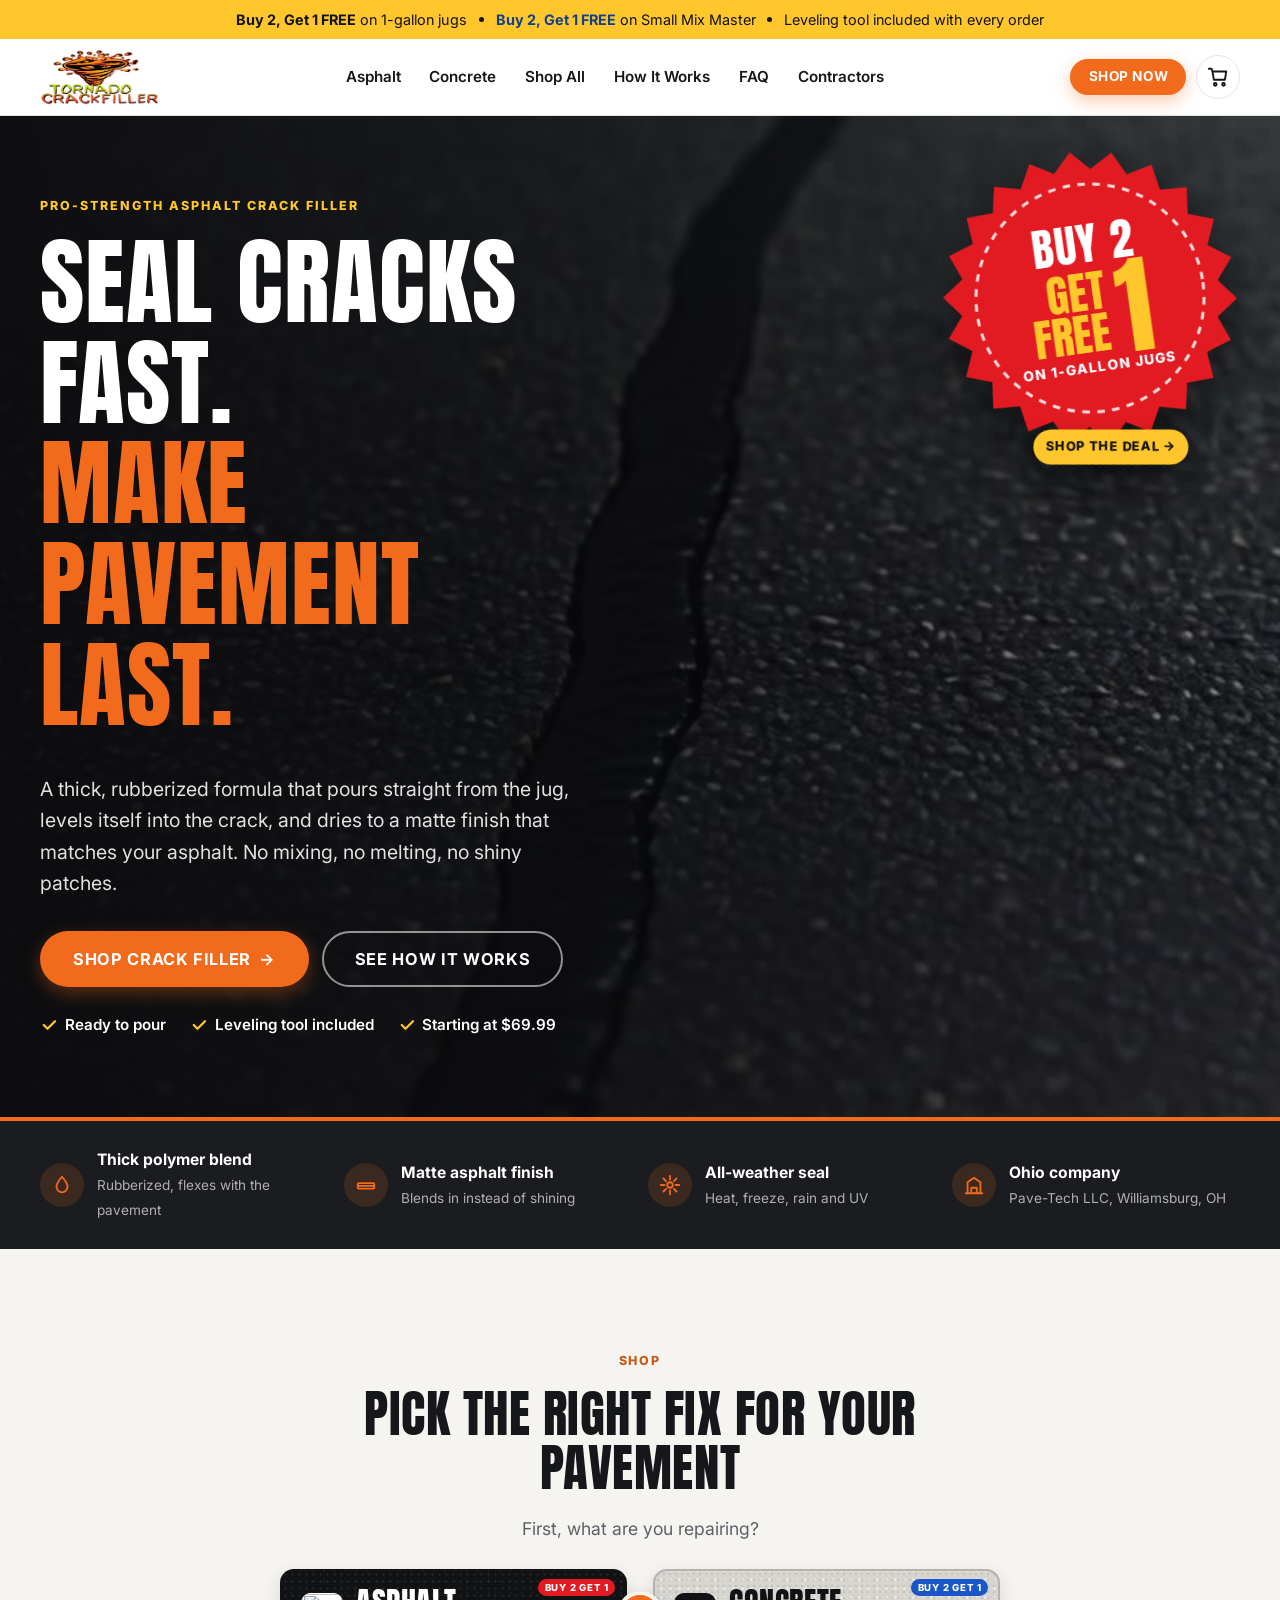
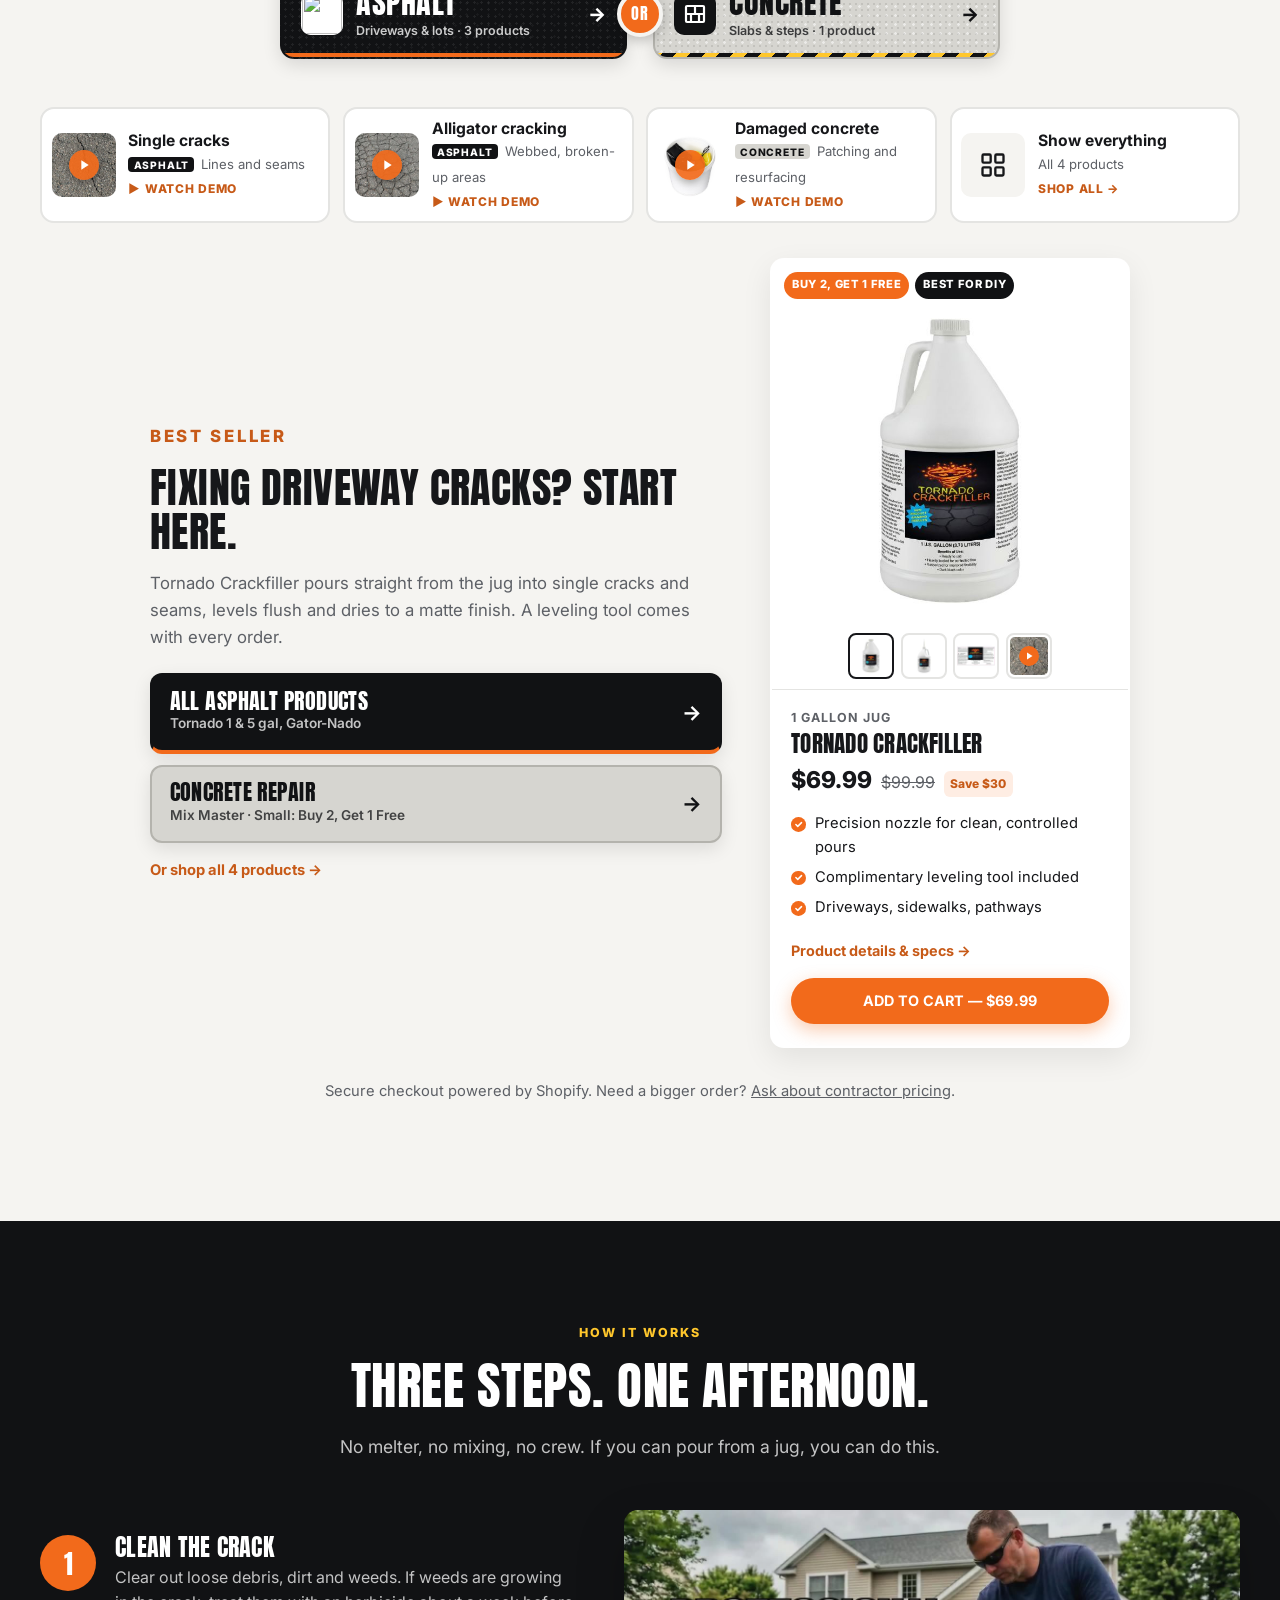
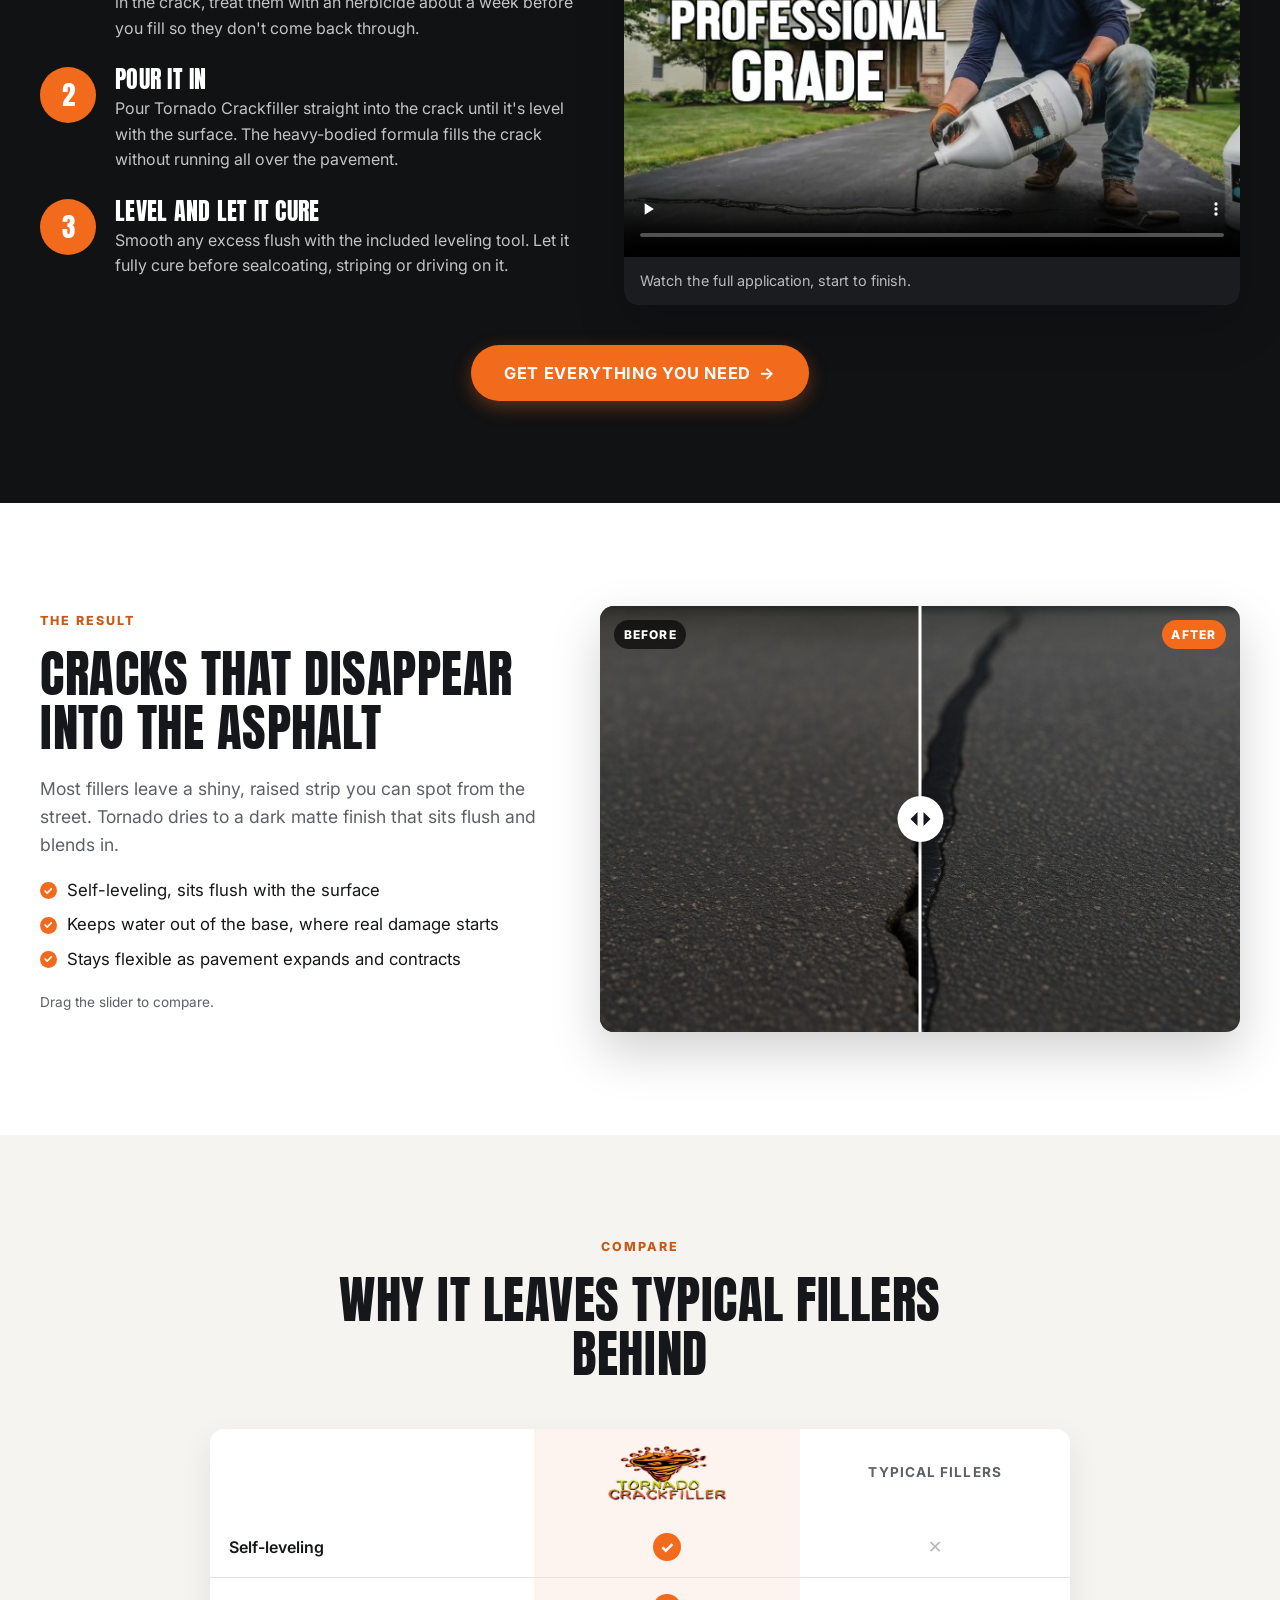
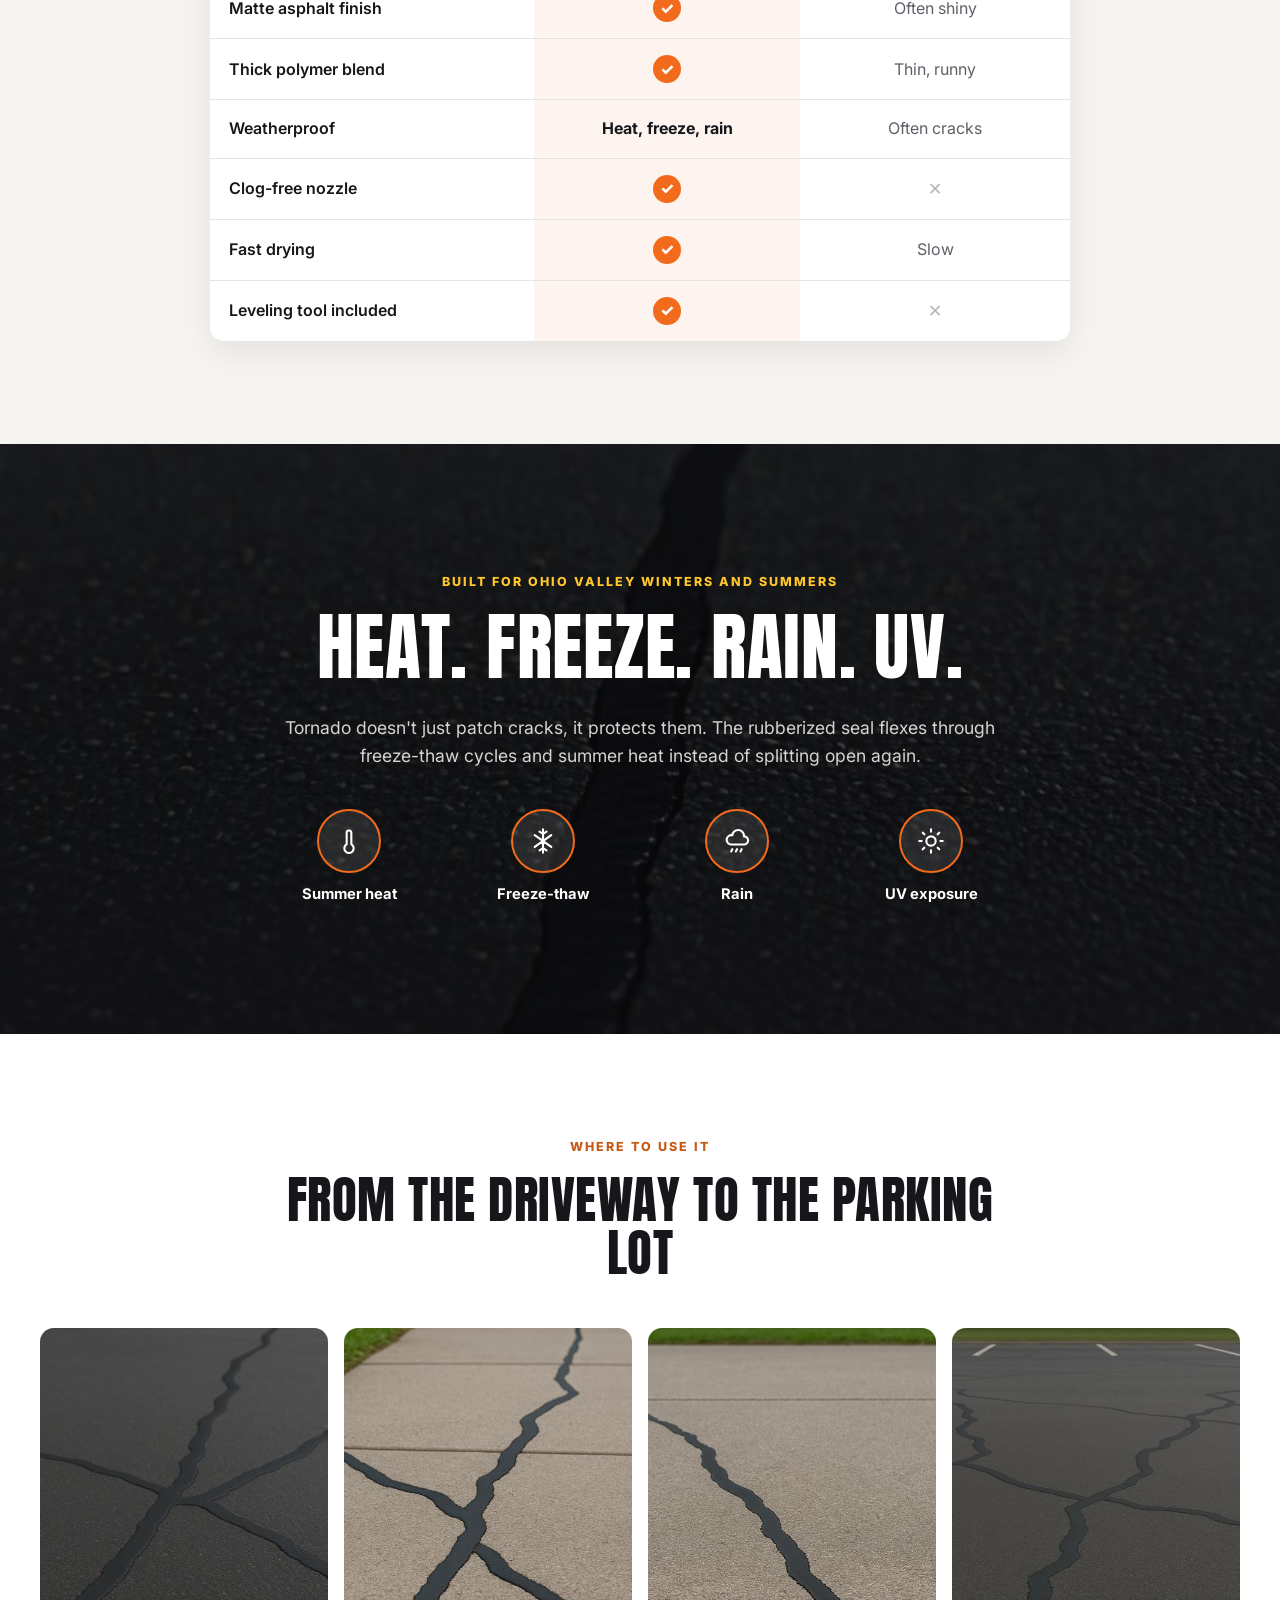
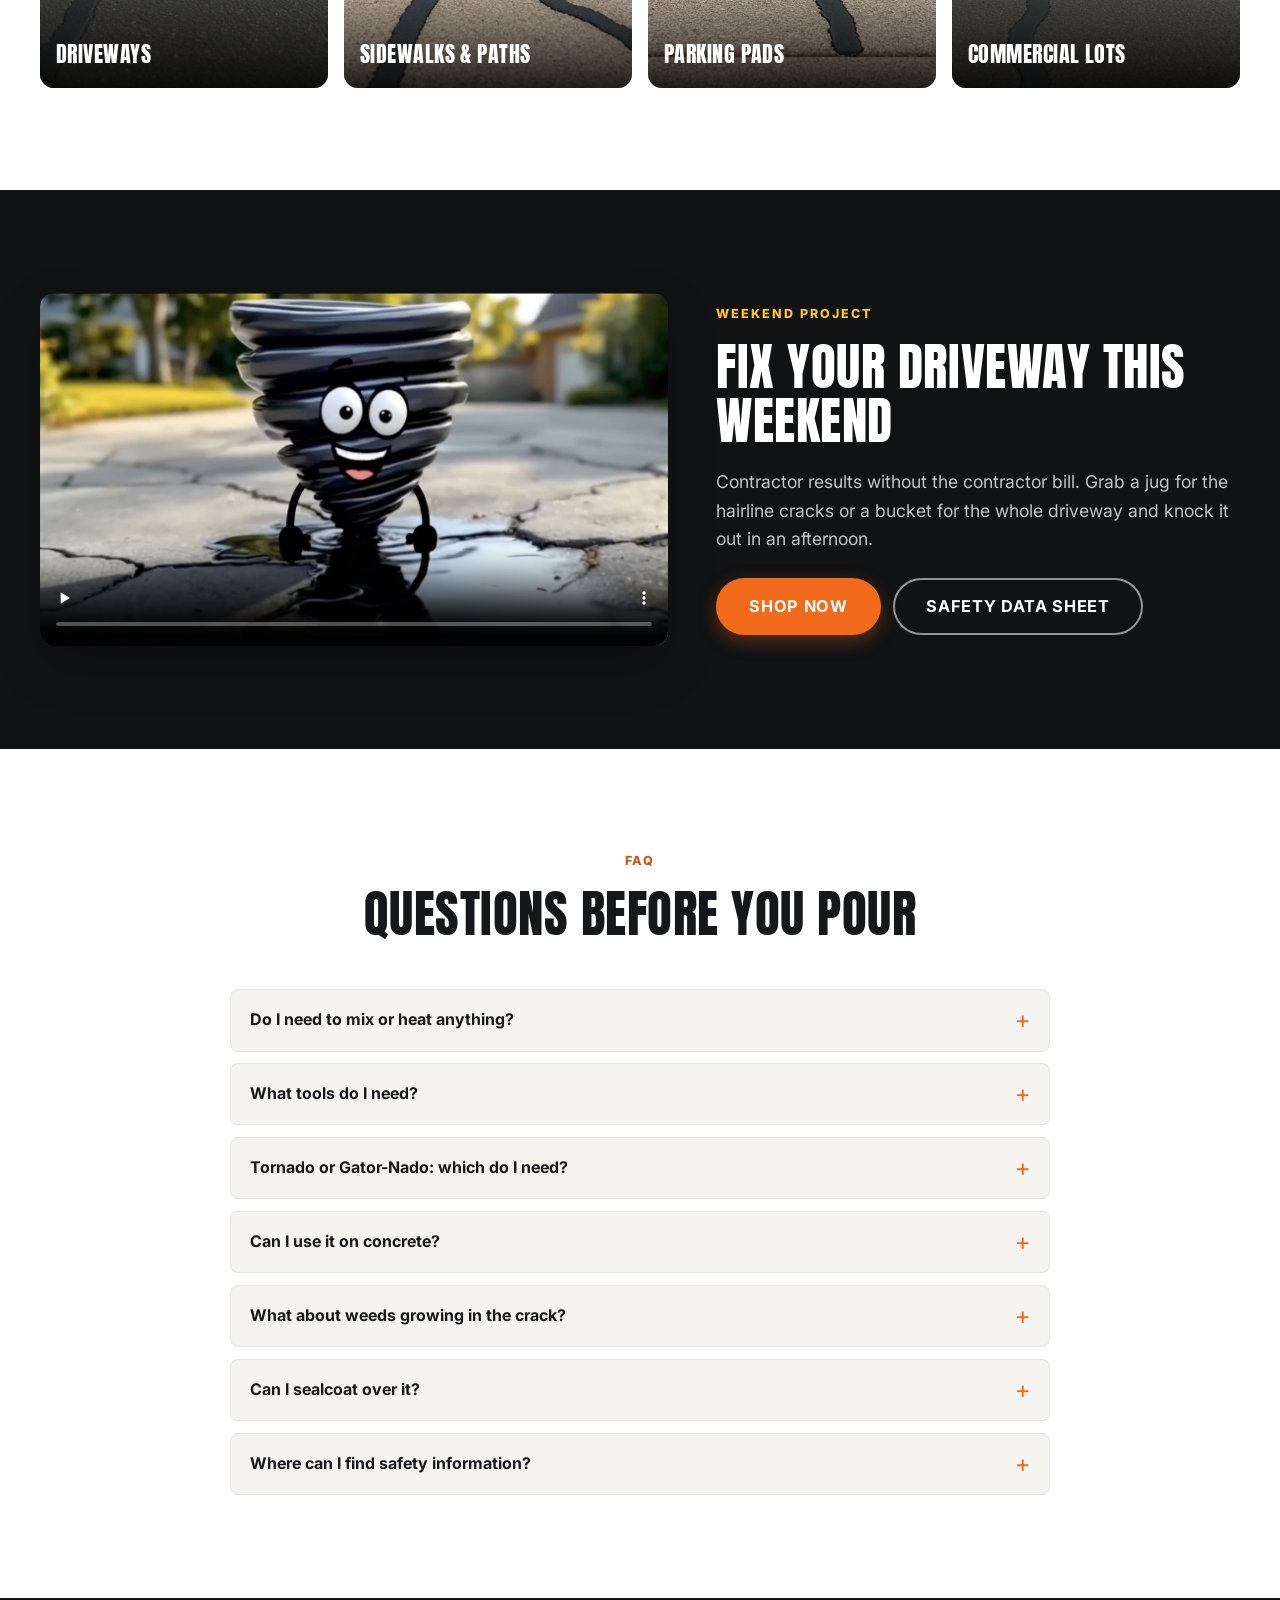
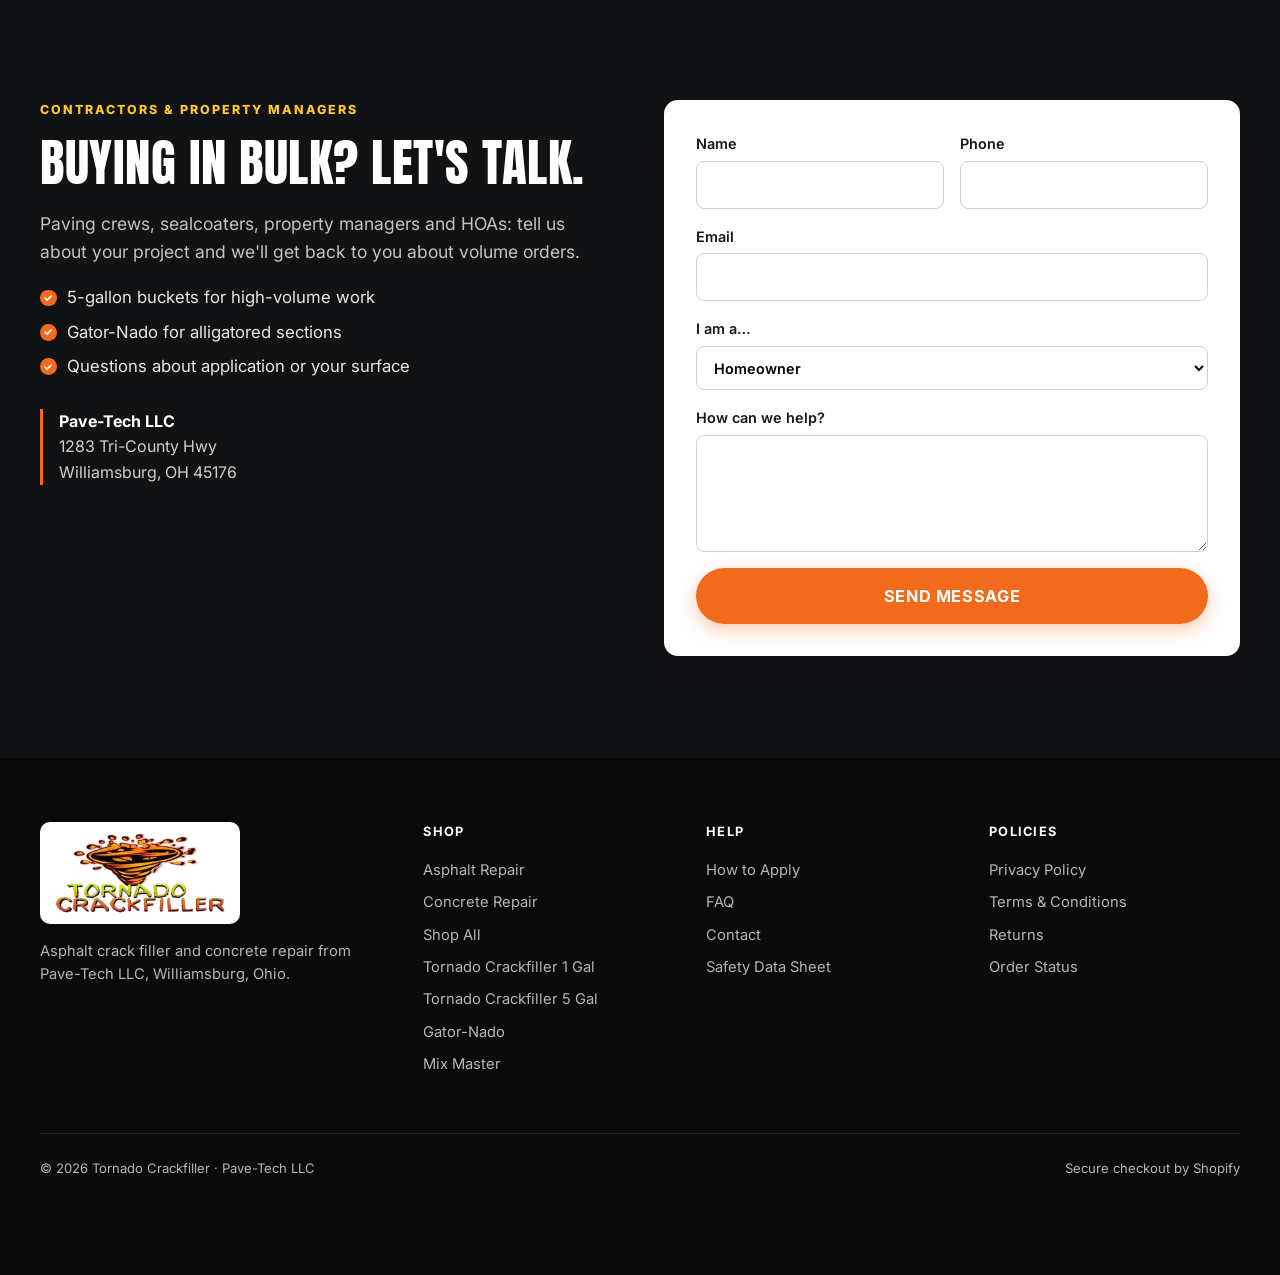
==== commit cf7c95e5: "Add files via upload" ====
--- a/index.html
+++ b/index.html
@@ -61,10 +61,10 @@
 <div class="promo-bar">
   <a class="hide-sm" href="asphalt.html#single-cracks"><strong>Buy 2, Get 1 FREE</strong> on 1-gallon jugs</a>
   <span class="dot" aria-hidden="true"></span>
-  <a class="hide-sm promo-blue" href="concrete.html"><strong>Buy 2, Get 1 FREE</strong> on Mix Master</a>
+  <a class="hide-sm promo-blue" href="concrete.html"><strong>Buy 2, Get 1 FREE</strong> on Small Mix Master</a>
   <span class="dot" aria-hidden="true"></span>
   <span class="hide-sm">Leveling tool included with every order</span>
-  <a class="show-sm" href="shop.html"><strong>Buy 2, Get 1 FREE</strong> on 1-gal jugs &amp; Mix Master</a>
+  <a class="show-sm" href="shop.html"><strong>Buy 2, Get 1 FREE</strong> on 1-gal jugs &amp; Small Mix Master</a>
 </div>
 
 <!-- HEADER -->
@@ -132,12 +132,12 @@
         </span>
         <span class="deal-cta" aria-hidden="true">Shop the deal →</span>
       </a>
-      <a class="deal-face deal-face-concrete" href="concrete.html" aria-label="Buy 2, get 1 free on Mix Master concrete repair. Shop the concrete deal.">
+      <a class="deal-face deal-face-concrete" href="concrete.html" aria-label="Buy 2, get 1 free on Small Mix Master concrete repair. Shop the concrete deal.">
         <svg class="deal-burst" viewBox="0 0 200 200" aria-hidden="true"><polygon points="100.0,2.0 112.2,14.9 127.6,6.0 135.7,21.8 153.0,17.6 156.3,35.0 174.1,35.8 172.3,53.5 189.1,59.3 182.5,75.8 197.0,86.1 186.0,100.0 197.0,113.9 182.5,124.2 189.1,140.7 172.3,146.5 174.1,164.2 156.3,165.0 153.0,182.4 135.7,178.2 127.6,194.0 112.2,185.1 100.0,198.0 87.8,185.1 72.4,194.0 64.3,178.2 47.0,182.4 43.7,165.0 25.9,164.2 27.7,146.5 10.9,140.7 17.5,124.2 3.0,113.9 14.0,100.0 3.0,86.1 17.5,75.8 10.9,59.3 27.7,53.5 25.9,35.8 43.7,35.0 47.0,17.6 64.3,21.8 72.4,6.0 87.8,14.9"/><circle cx="100" cy="100" r="76"/></svg>
         <span class="deal-text" aria-hidden="true">
           <span class="deal-buy">Buy 2</span>
           <span class="deal-get"><span class="deal-stack"><span>Get</span><span>Free</span></span><span class="deal-one">1</span></span>
-          <span class="deal-on">on Mix Master</span>
+          <span class="deal-on">on Small Mix Master</span>
         </span>
         <span class="deal-cta" aria-hidden="true">Shop concrete →</span>
       </a>
@@ -172,7 +172,7 @@
       <p class="lead">First, what are you repairing?</p>
       <div class="surface-pick">
         <a class="surface-opt surface-asphalt" href="asphalt.html">
-          <span class="cat-icon" aria-hidden="true"><svg viewBox="0 0 24 24"><path d="M4 20 9 4M20 20 15 4M12 6v2M12 11v2M12 16v2"/></svg></span>
+          <span class="cat-icon cat-icon-logo cat-icon-tornado" aria-hidden="true"><img src="assets/icon-tornado.webp" alt="" width="96" height="96"></span>
           <span><span class="surface-name">Asphalt</span><span class="surface-meta">Driveways &amp; lots · 3 products</span></span>
           <span class="surface-deal">Buy 2 Get 1</span>
           <span class="surface-go" aria-hidden="true">→</span>
@@ -236,7 +236,7 @@
         <p>Tornado Crackfiller pours straight from the jug into single cracks and seams, levels flush and dries to a matte finish. A leveling tool comes with every order.</p>
         <div class="home-pick-links">
           <a class="home-pick-link link-asphalt" href="asphalt.html"><strong>All asphalt products</strong><span>Tornado 1 &amp; 5 gal, Gator-Nado</span><b aria-hidden="true">→</b></a>
-          <a class="home-pick-link link-concrete" href="concrete.html"><strong>Concrete repair</strong><span>Mix Master · Buy 2, Get 1 Free</span><b aria-hidden="true">→</b></a>
+          <a class="home-pick-link link-concrete" href="concrete.html"><strong>Concrete repair</strong><span>Mix Master · Small: Buy 2, Get 1 Free</span><b aria-hidden="true">→</b></a>
         </div>
         <a class="home-pick-all" href="shop.html">Or shop all 4 products →</a>
       </div>
--- a/style.css
+++ b/style.css
@@ -712,6 +712,9 @@
 .hero-deal.flipped .deal-face-asphalt { transform: perspective(900px) rotateY(-180deg); pointer-events: none; }
 .hero-deal.flipped .deal-face-concrete { transform: perspective(900px) rotateY(0deg); pointer-events: auto; }
 .deal-face-concrete .deal-burst polygon, .cat-deal .deal-burst polygon { fill: var(--deal-blue); }
+/* "on Small Mix Master" is longer than the asphalt line, so shrink it slightly to stay inside the dashed ring */
+.deal-face-concrete .deal-on { font-size: .04em; letter-spacing: .06em; }
+@media (min-width: 761px) { .cat-deal .cd-on { font-size: .52rem; letter-spacing: .06em; } }
 
 /* Concrete page hero badge */
 .cat-deal { position: relative; flex: none; width: 150px; aspect-ratio: 1; display: grid; place-items: center; text-decoration: none; color: #fff; transform: rotate(-8deg); filter: drop-shadow(0 10px 18px rgba(0,0,0,.3)); transition: transform .15s; }
@@ -739,3 +742,10 @@
   .cd-on { margin: 0; font-size: .75rem; }
 }
 @media (prefers-reduced-motion: reduce) { .hero-deal .deal-face { transition: none; } }
+
+/* Brand mascot logos in place of the road icon (tornado = Tornado/asphalt, gator = Gator-Nado) */
+.cat-icon.cat-icon-logo { overflow: hidden; background: #fff; box-shadow: inset 0 0 0 2px rgba(255,255,255,.9); }
+.cat-icon.cat-icon-logo img { width: 100%; height: 100%; display: block; }
+.cat-icon.cat-icon-tornado img { object-fit: contain; padding: 3%; }
+.cat-icon.cat-icon-gator { background: #1a1a1a; }
+.cat-icon.cat-icon-gator img { object-fit: cover; }
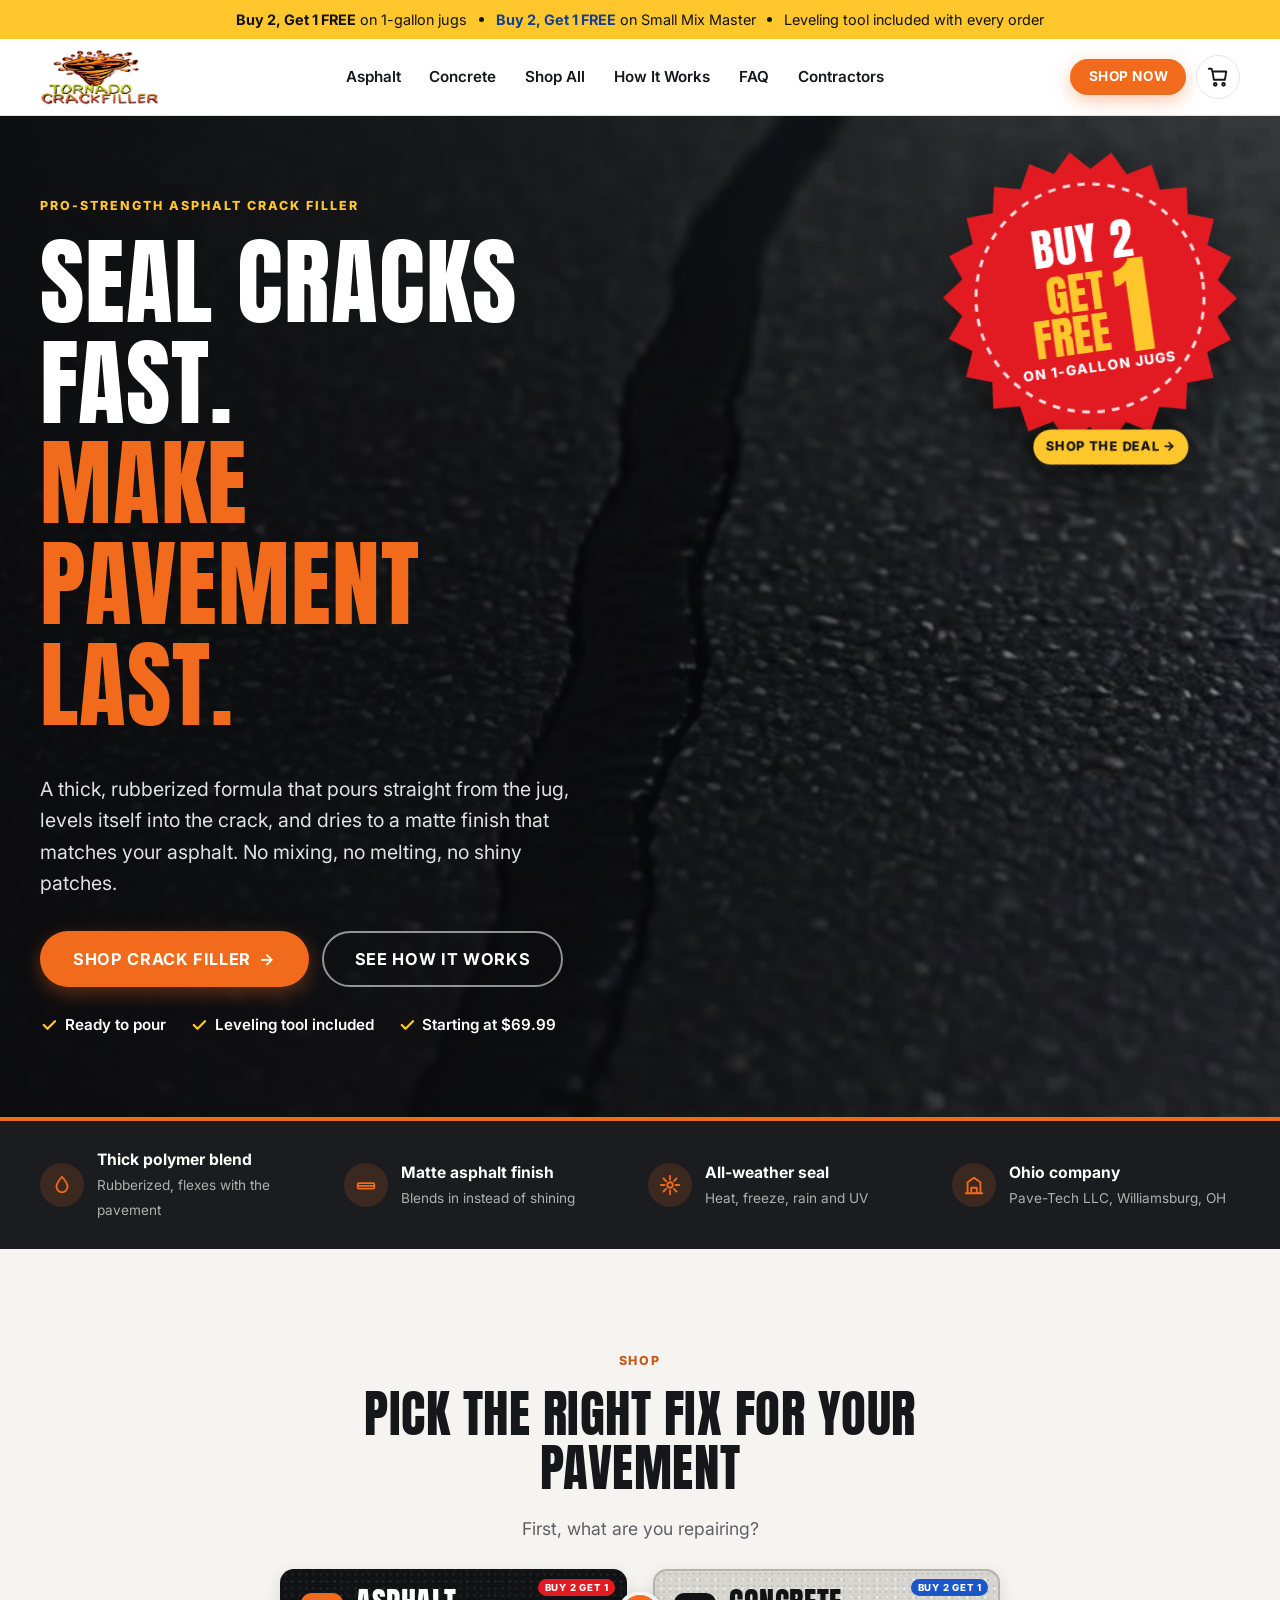
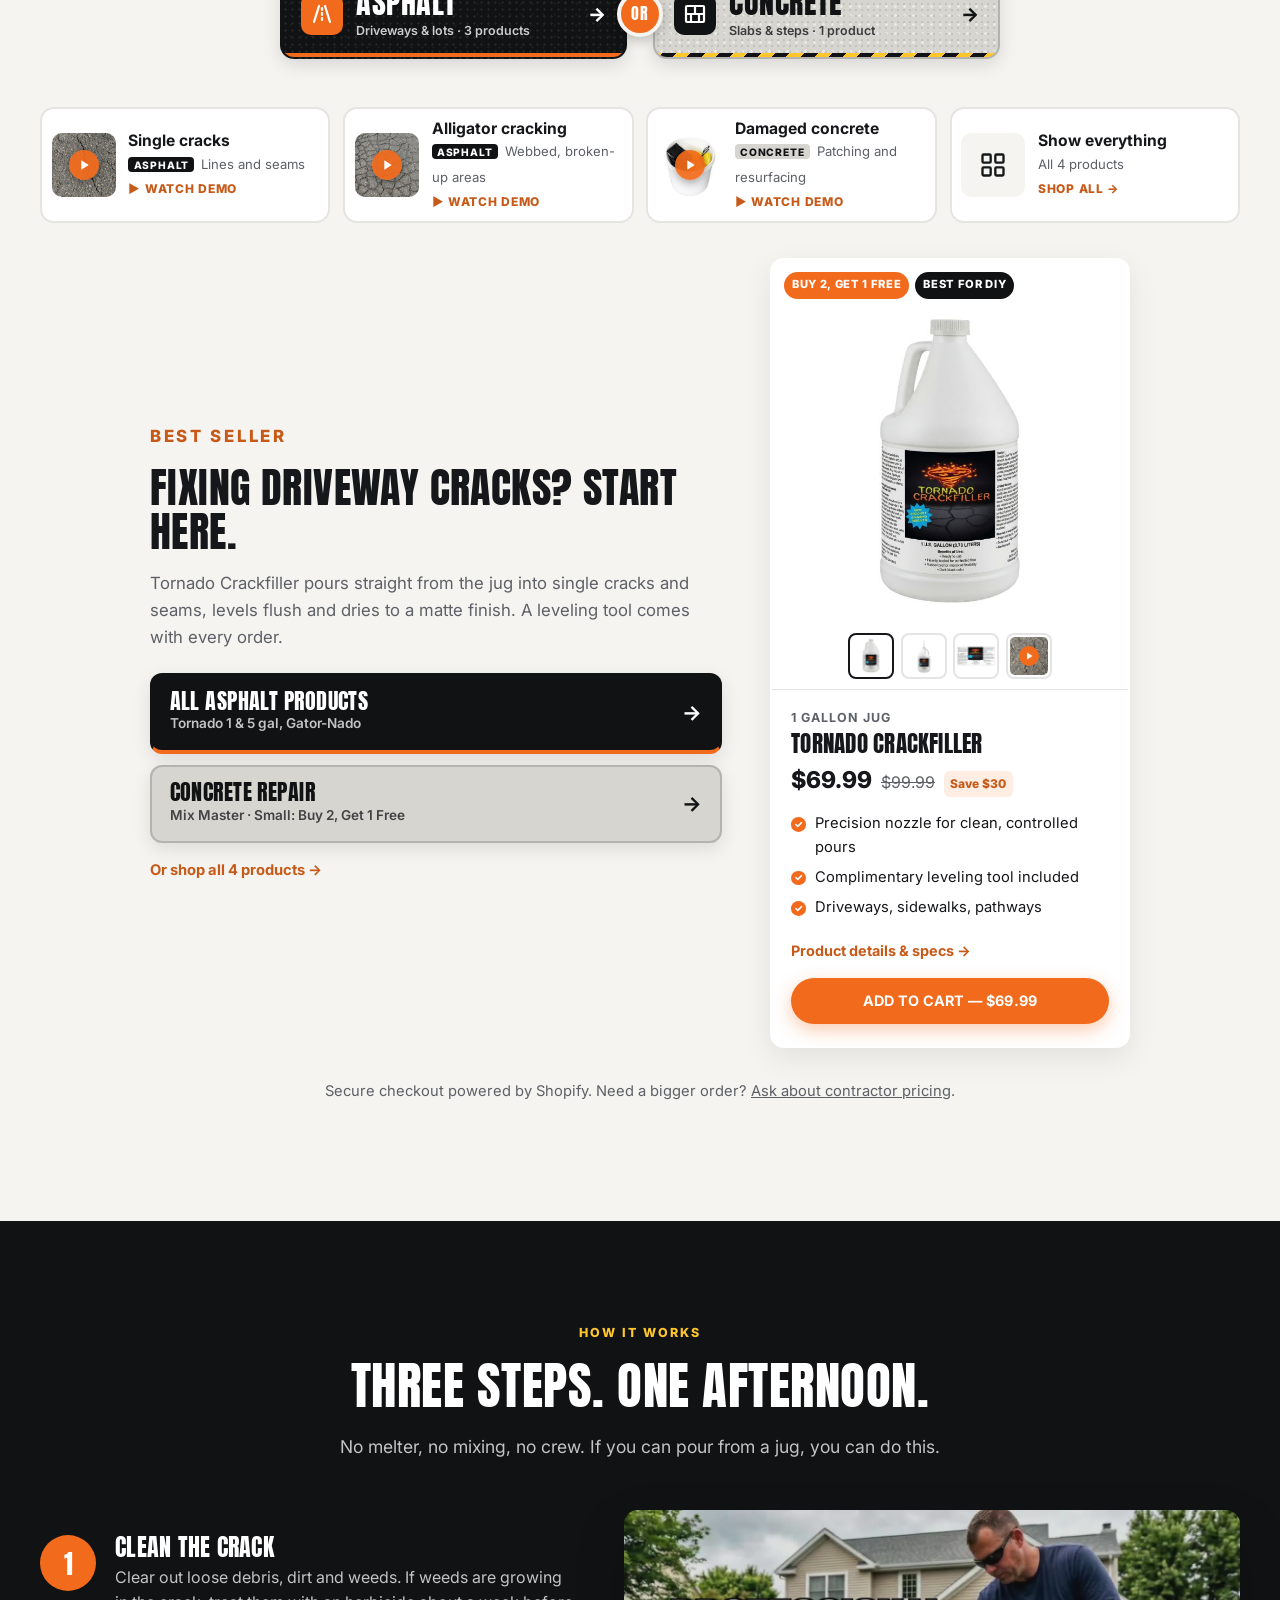
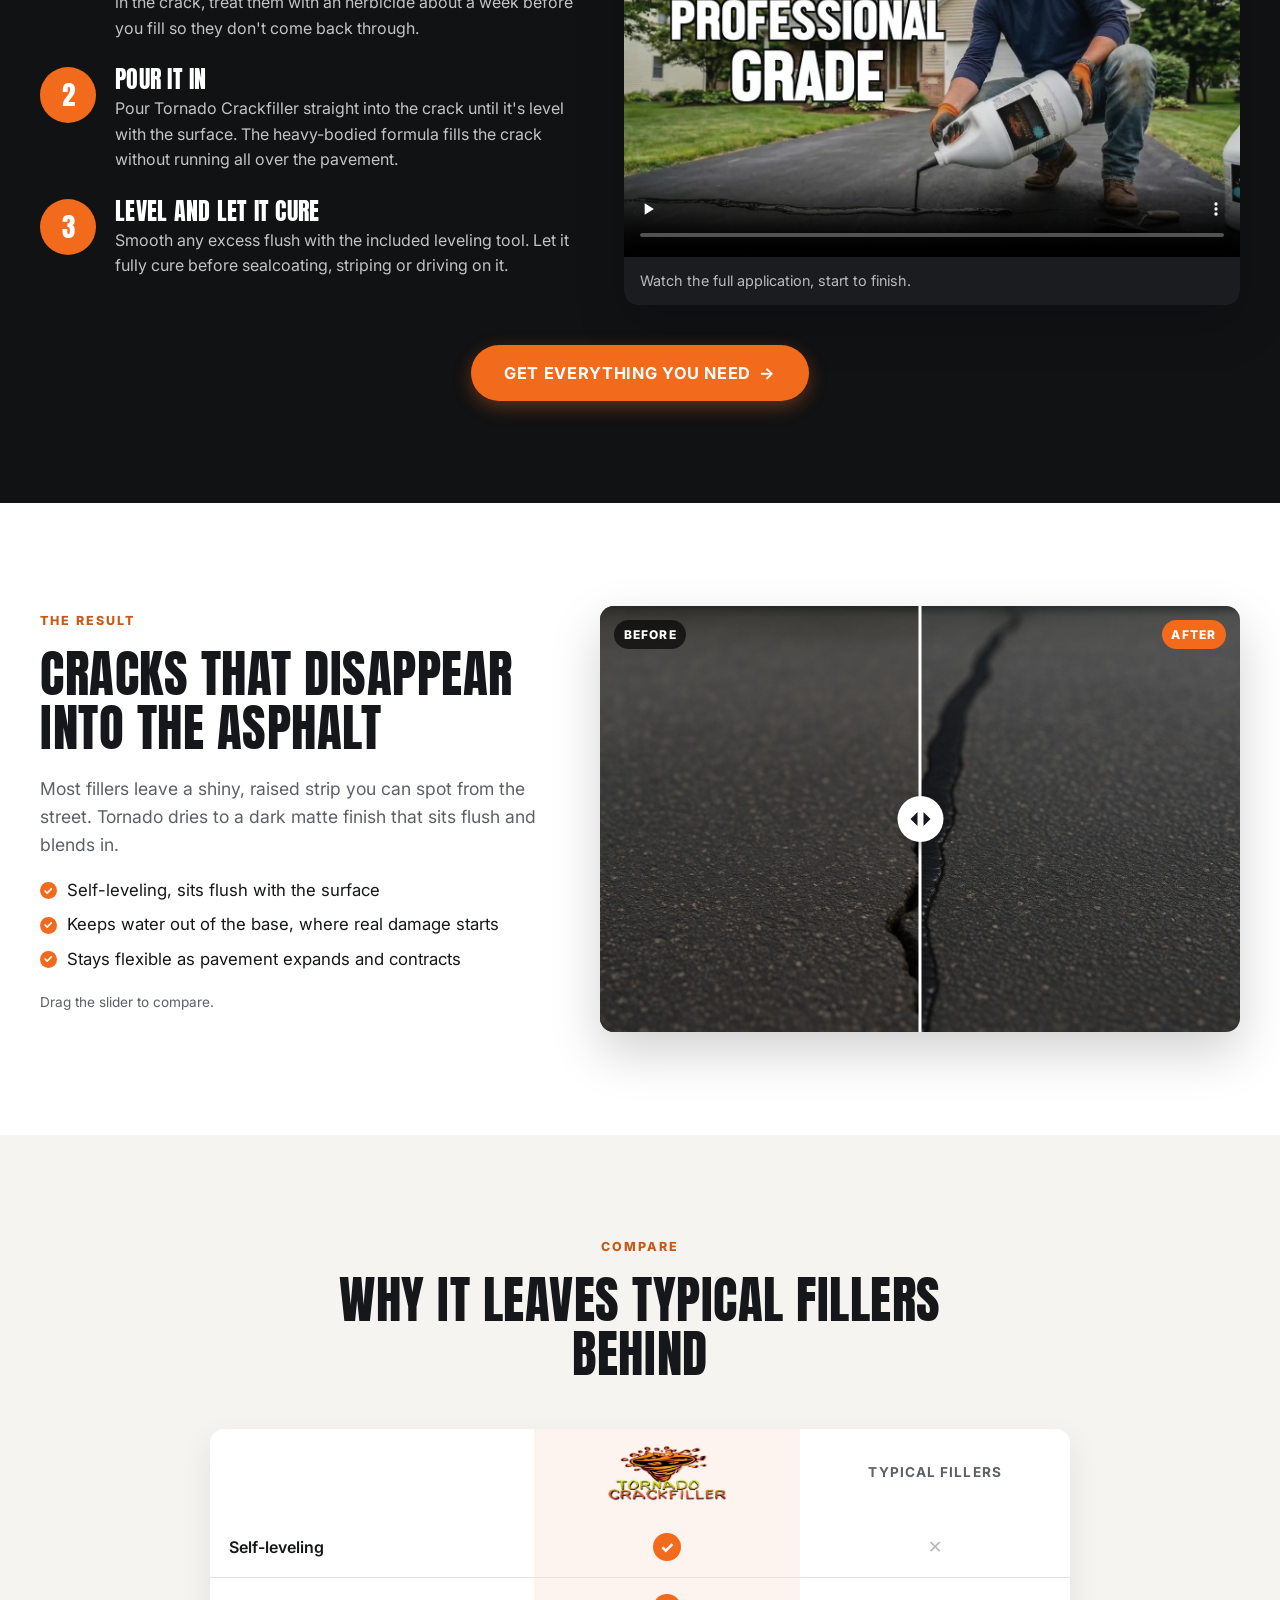
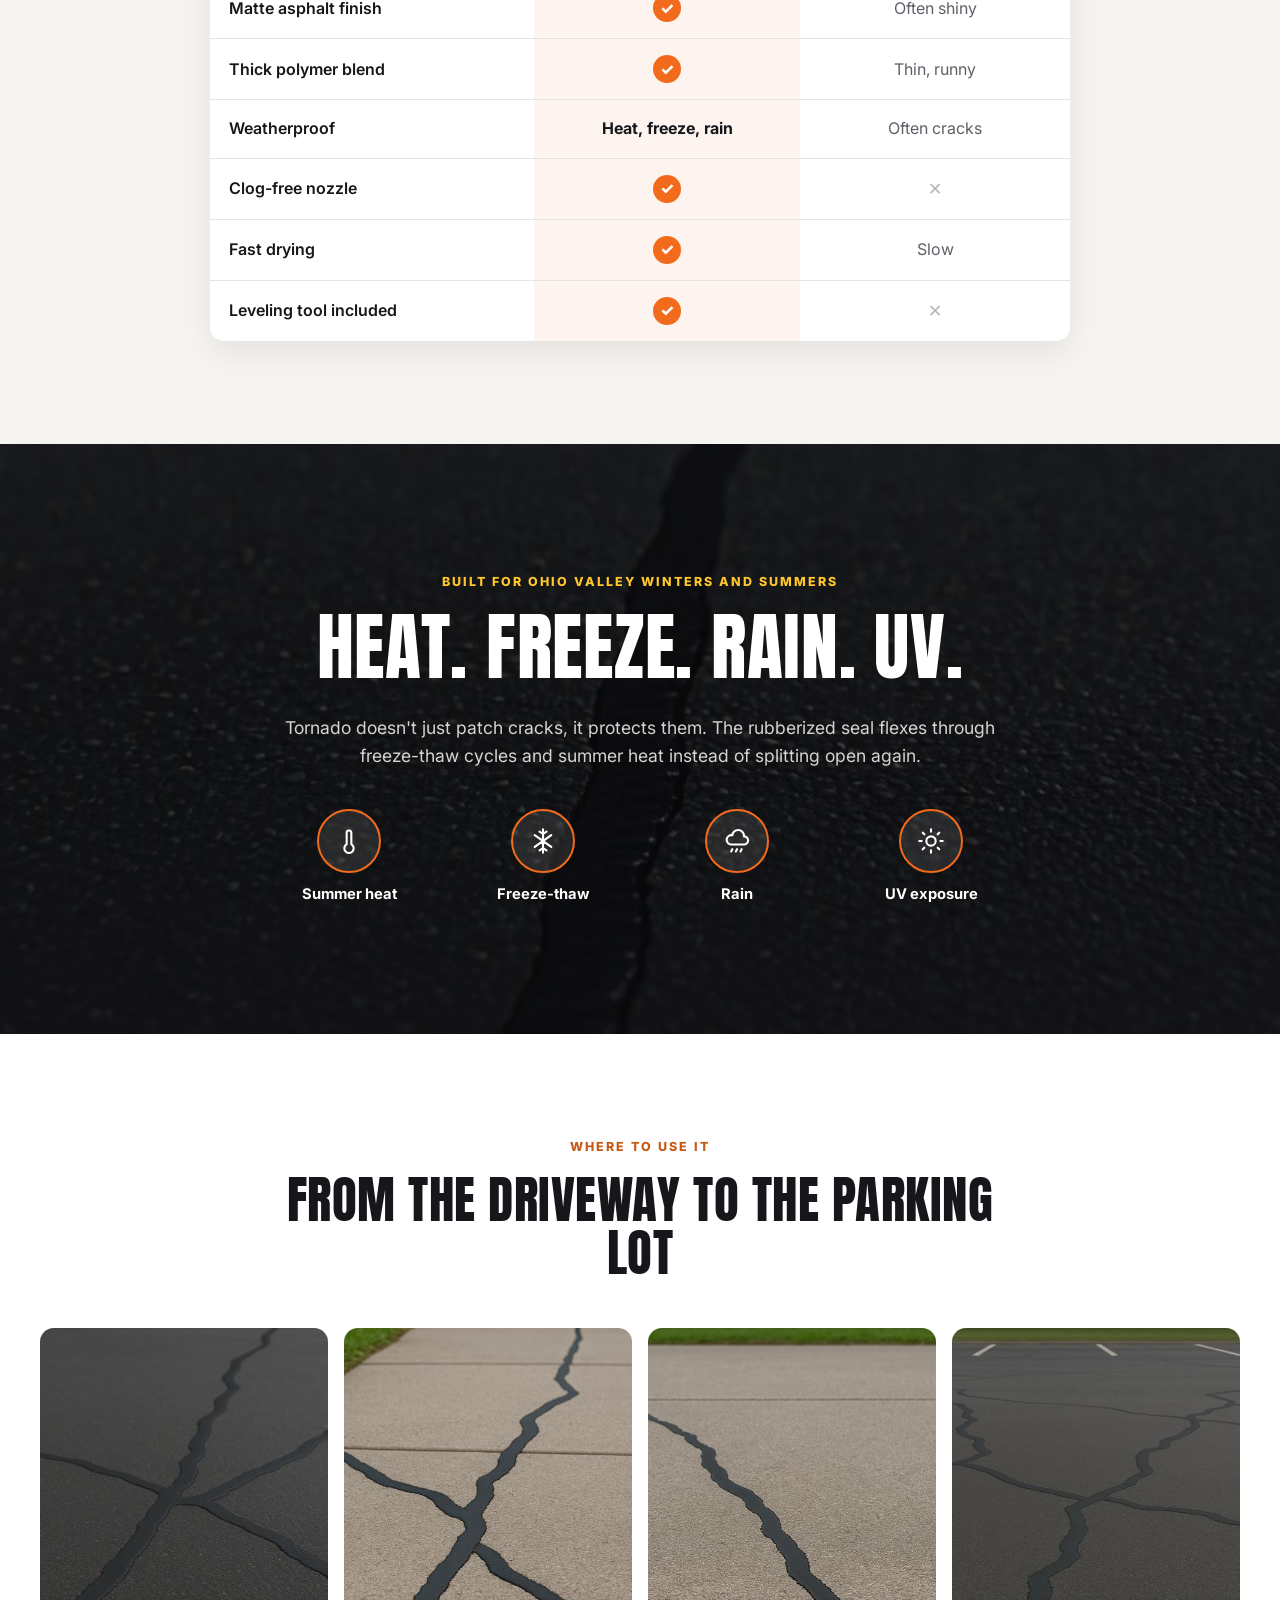
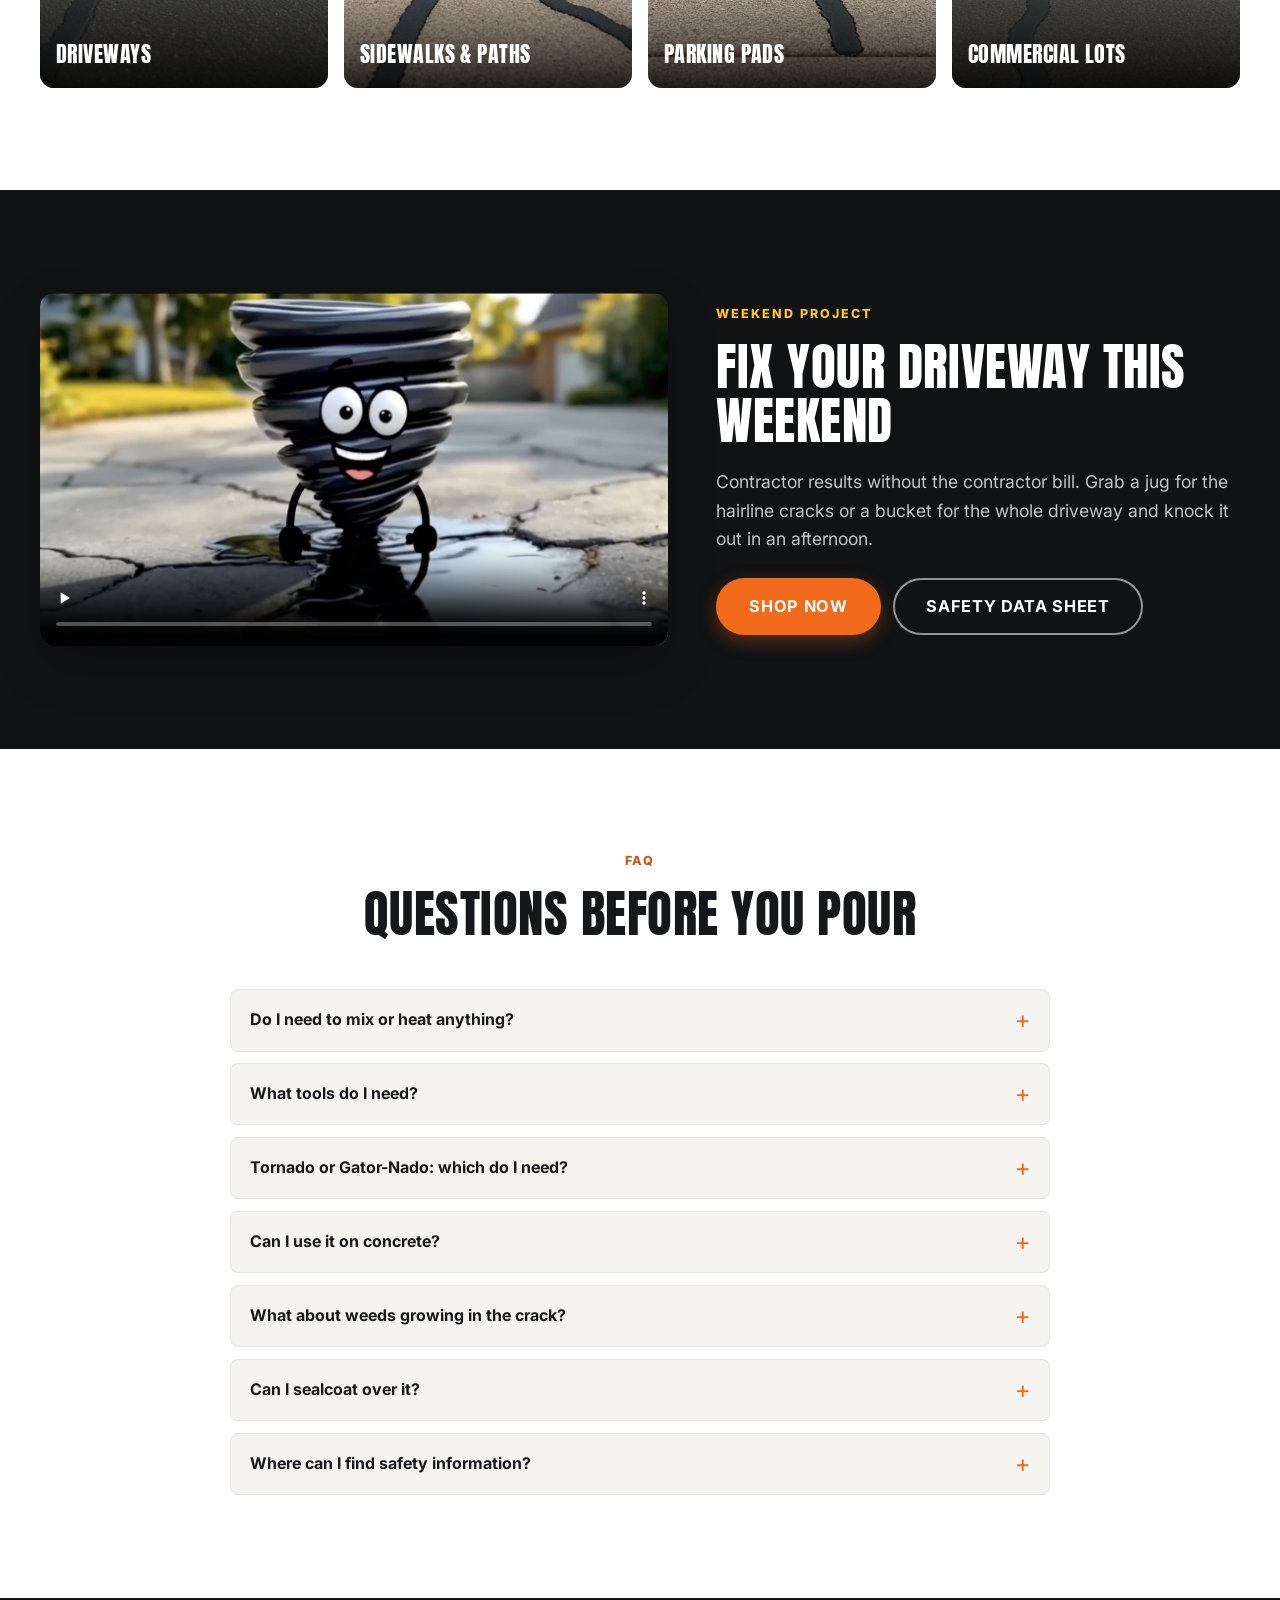
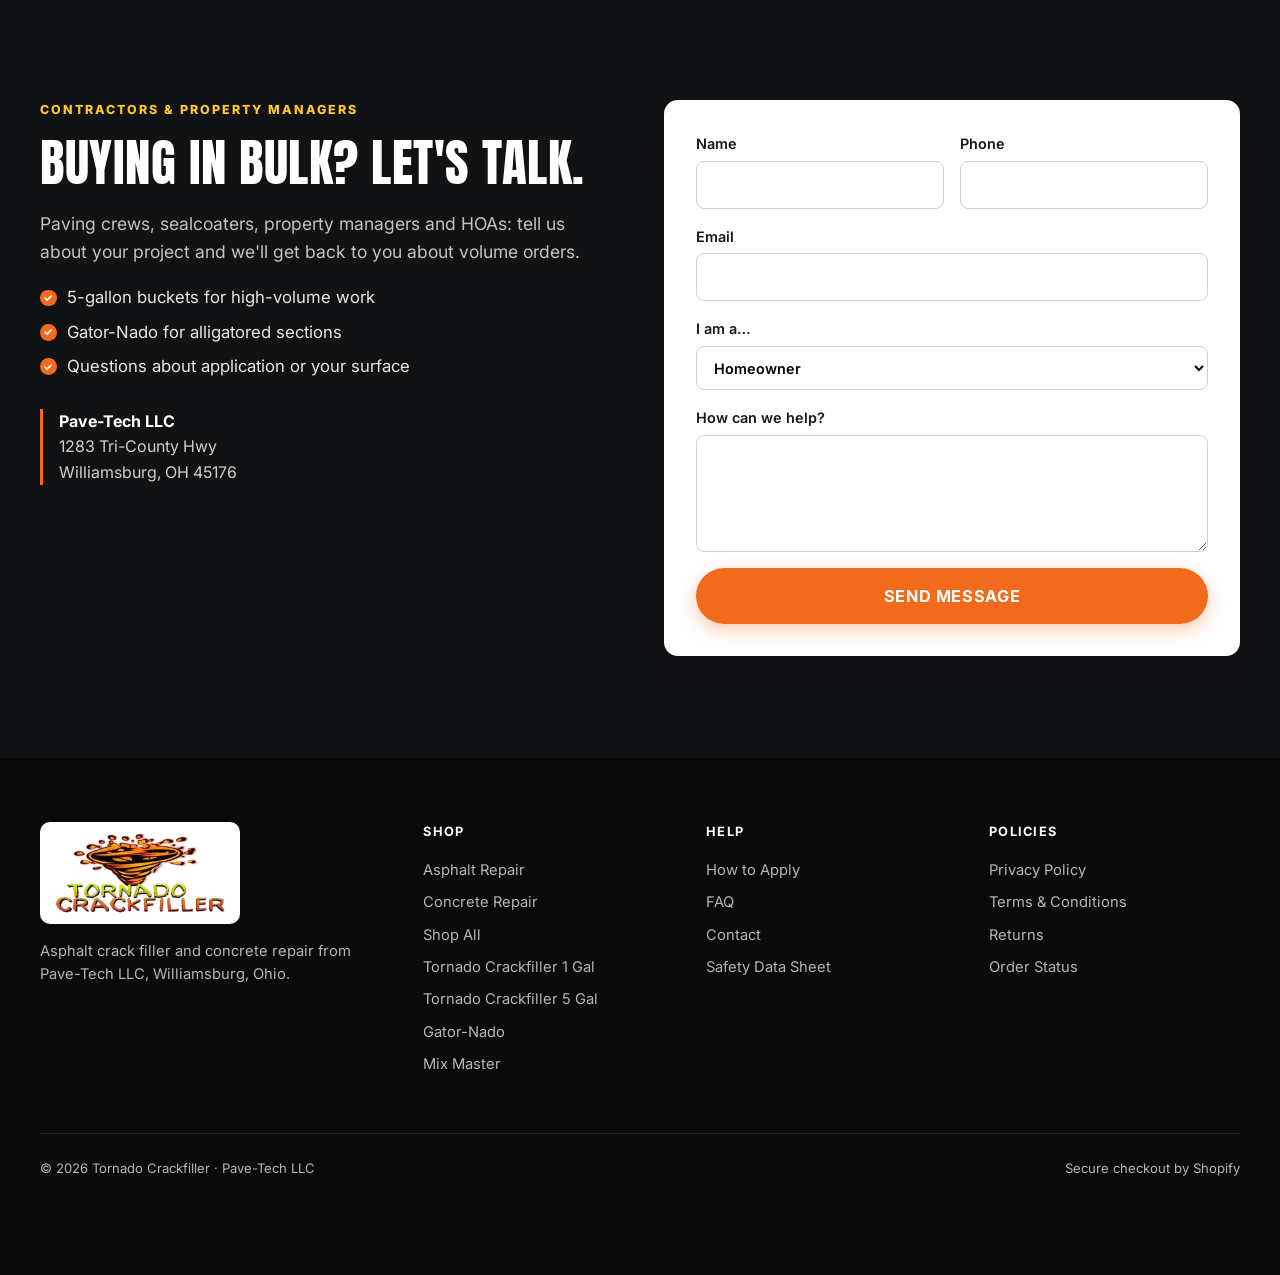
==== commit 514ba74b: "Add files via upload" ====
--- a/index.html
+++ b/index.html
@@ -172,7 +172,7 @@
       <p class="lead">First, what are you repairing?</p>
       <div class="surface-pick">
         <a class="surface-opt surface-asphalt" href="asphalt.html">
-          <span class="cat-icon cat-icon-logo cat-icon-tornado" aria-hidden="true"><img src="assets/icon-tornado.webp" alt="" width="96" height="96"></span>
+          <span class="cat-icon" aria-hidden="true"><svg viewBox="0 0 24 24"><path d="M4 20 9 4M20 20 15 4M12 6v2M12 11v2M12 16v2"/></svg></span>
           <span><span class="surface-name">Asphalt</span><span class="surface-meta">Driveways &amp; lots · 3 products</span></span>
           <span class="surface-deal">Buy 2 Get 1</span>
           <span class="surface-go" aria-hidden="true">→</span>
--- a/style.css
+++ b/style.css
@@ -635,10 +635,12 @@
 .cat-hero-concrete .eyebrow { color: var(--orange-dark); }
 .cat-hero h1 { font-size: clamp(2.6rem, 6vw, 4.6rem); margin: 0 0 .15em; }
 .cat-hero-sub { margin: 0; max-width: 620px; font-size: 1.08rem; opacity: .85; }
-.cat-hero-switch { flex: none; display: flex; flex-direction: column; gap: .2rem; text-decoration: none; padding: .9rem 1.1rem; border-radius: 12px; border: 2px solid currentColor; font-size: .85rem; font-weight: 600; opacity: .9; transition: background .15s, opacity .15s; }
-.cat-hero-switch span { font-family: var(--display); font-size: 1.25rem; text-transform: uppercase; letter-spacing: .02em; }
-.cat-hero-switch:hover { opacity: 1; background: rgba(255,255,255,.08); }
-.cat-hero-concrete .cat-hero-switch:hover { background: rgba(0,0,0,.06); }
+.cat-hero-switch { flex: none; display: flex; flex-direction: column; gap: .2rem; text-decoration: none; padding: .95rem 1.25rem; border-radius: 12px; border: 2px solid var(--yellow); color: #fff; background: rgba(255,199,44,.08); font-size: .85rem; font-weight: 600; box-shadow: 0 0 0 4px rgba(255,199,44,.12); transition: background .15s, color .15s, transform .15s, box-shadow .15s; }
+.cat-hero-switch span { font-family: var(--display); font-size: 1.25rem; text-transform: uppercase; letter-spacing: .02em; color: var(--yellow); transition: color .15s; }
+.cat-hero-switch:hover, .cat-hero-switch:focus-visible { background: var(--yellow); color: var(--asphalt); transform: translateY(-2px); box-shadow: 0 8px 22px rgba(255,199,44,.3); }
+.cat-hero-switch:hover span, .cat-hero-switch:focus-visible span { color: var(--asphalt); }
+.cat-hero-concrete .cat-hero-switch { background: var(--asphalt); border-color: var(--asphalt); color: #fff; box-shadow: 0 6px 18px rgba(0,0,0,.18); }
+.cat-hero-concrete .cat-hero-switch:hover, .cat-hero-concrete .cat-hero-switch:focus-visible { background: var(--yellow); border-color: var(--asphalt); color: var(--asphalt); }
 
 .finder.finder-2 { grid-template-columns: repeat(2, 1fr); max-width: 760px; margin-inline: auto; }
 .cat-shop.cat-shop-asphalt { grid-template-columns: 2fr 1.06fr; }
